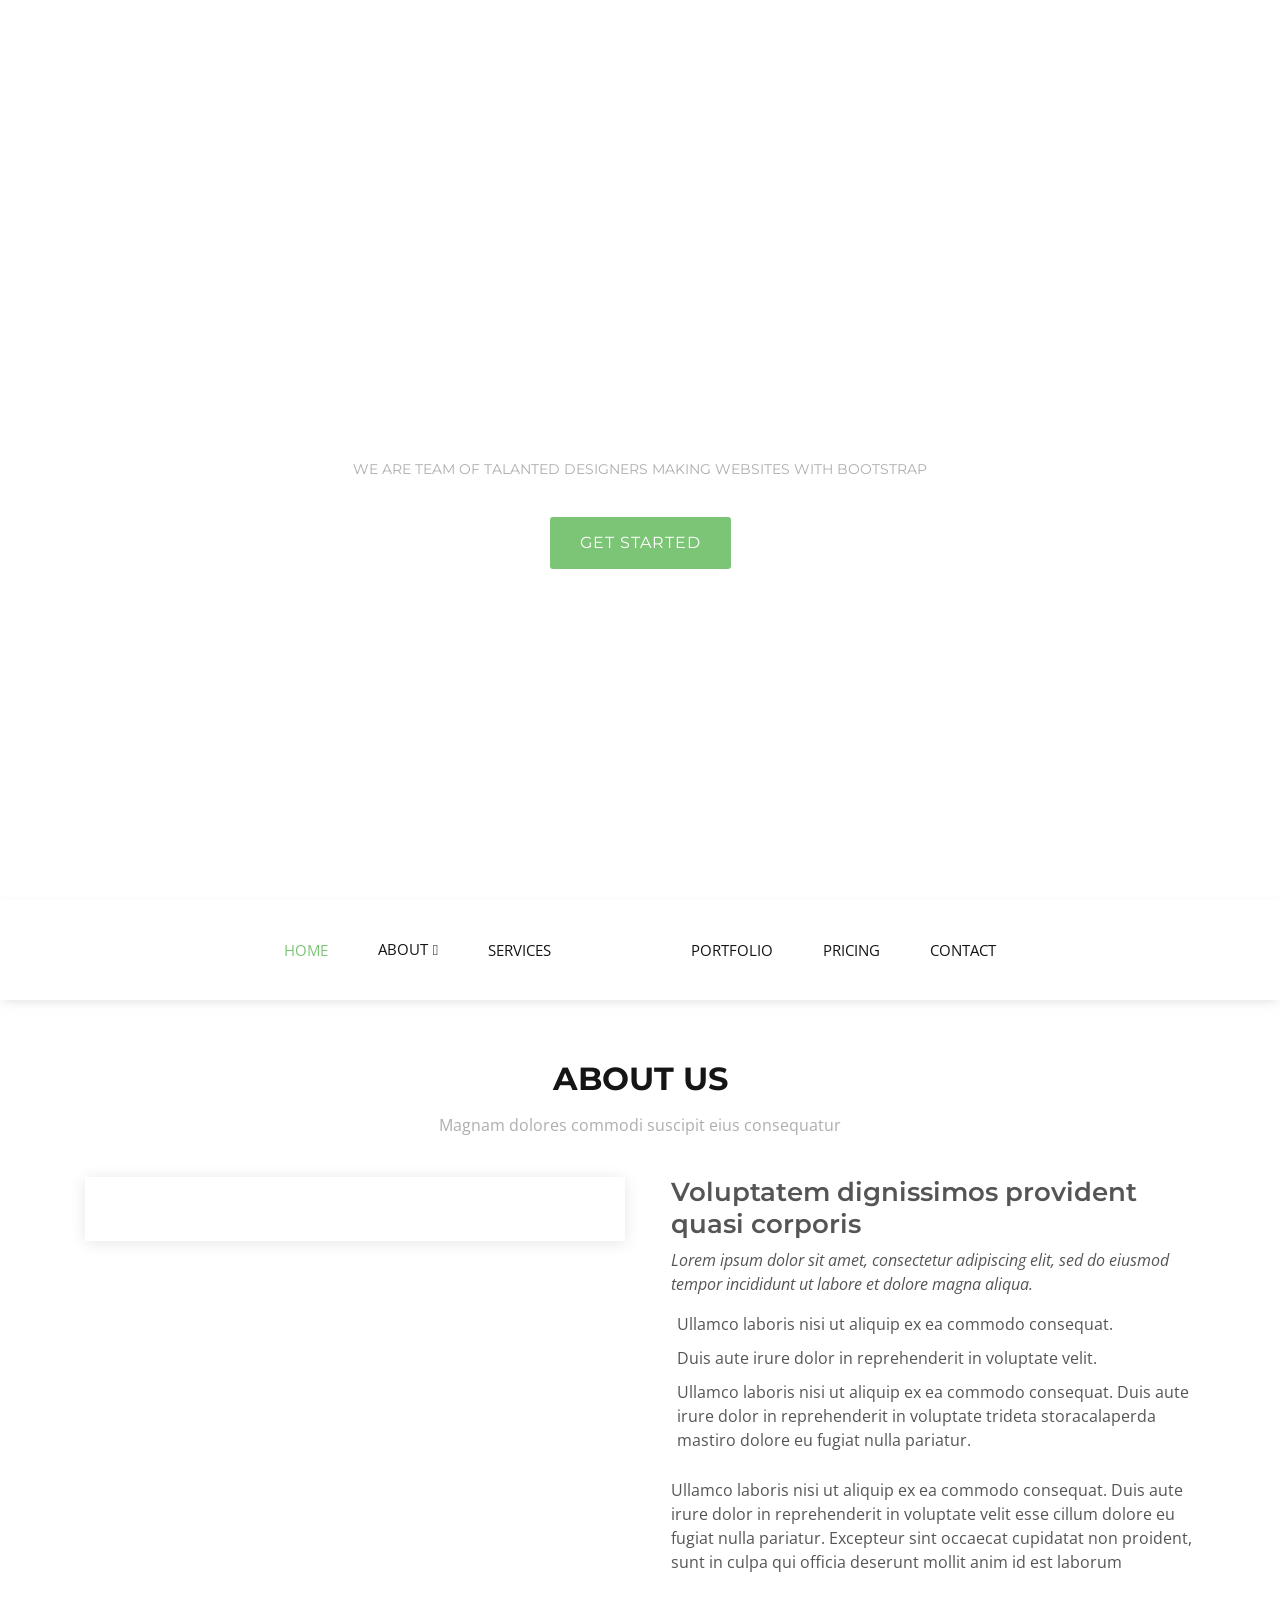
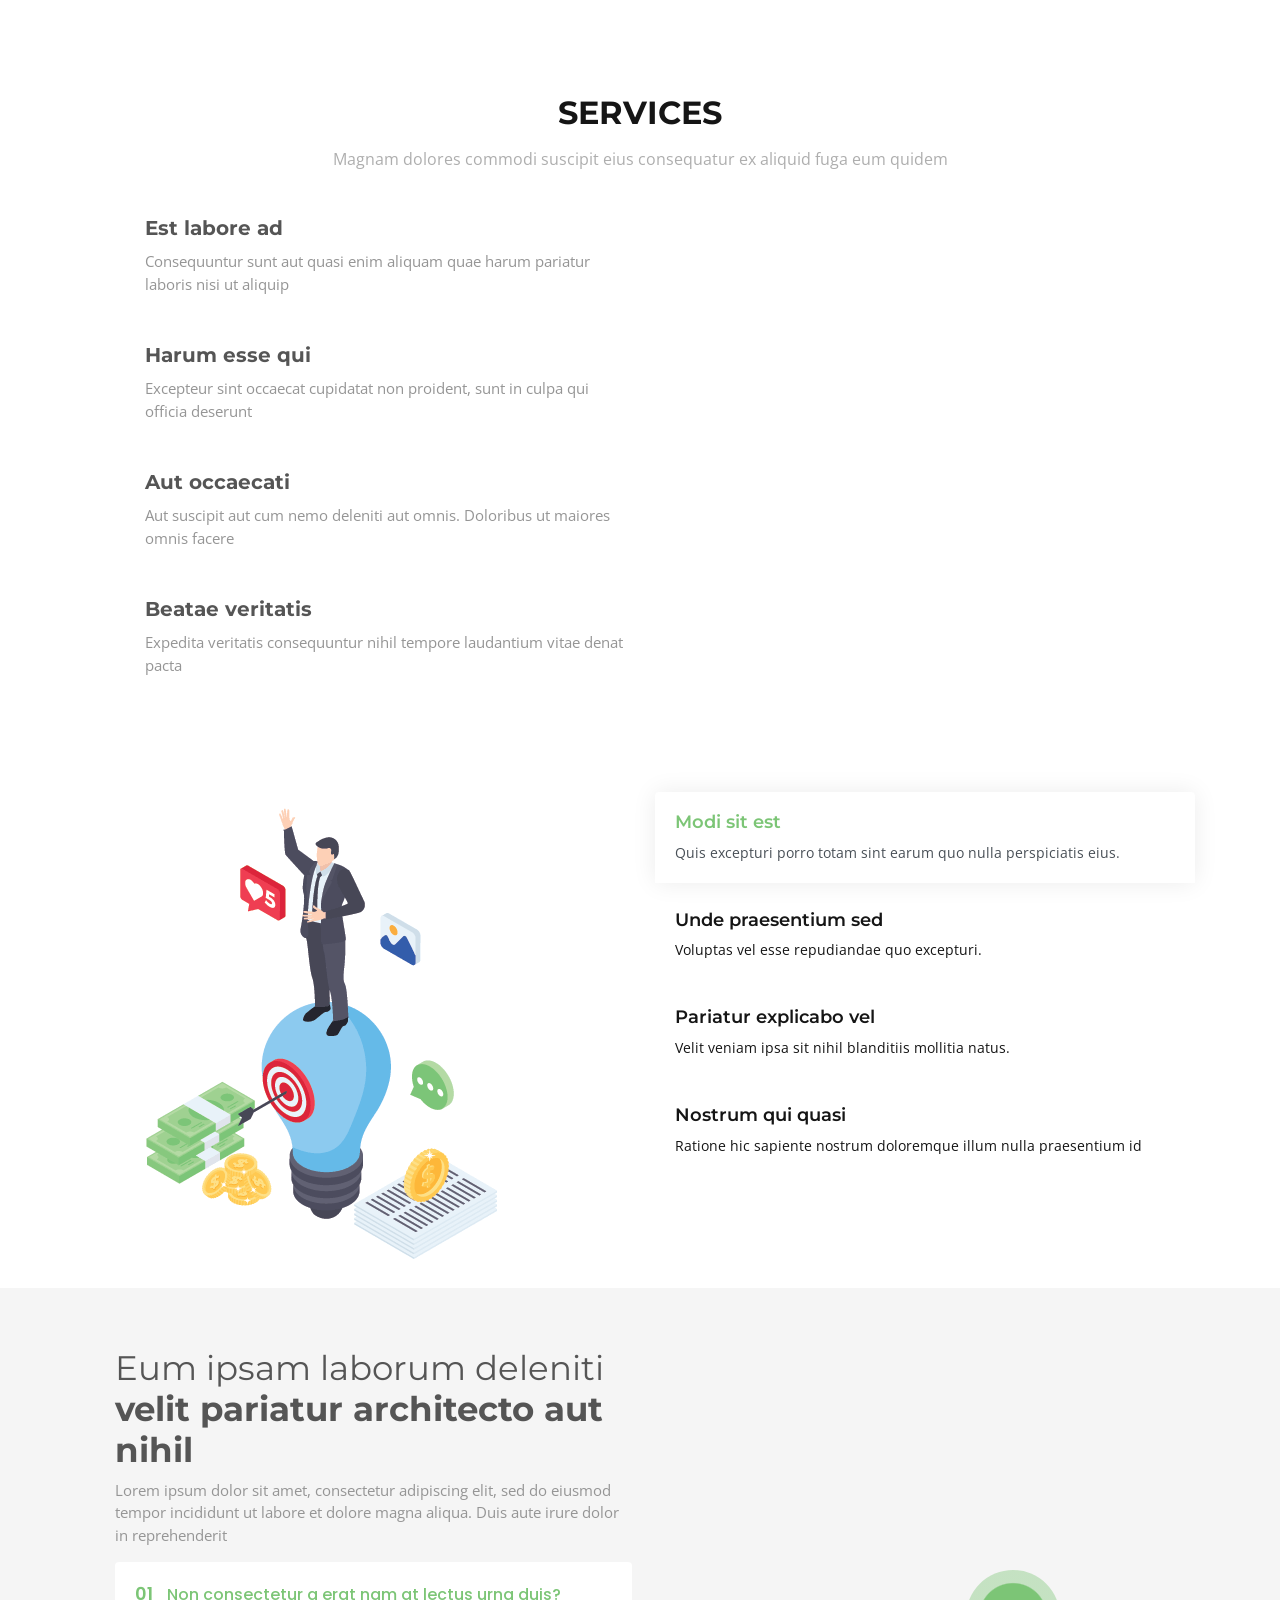
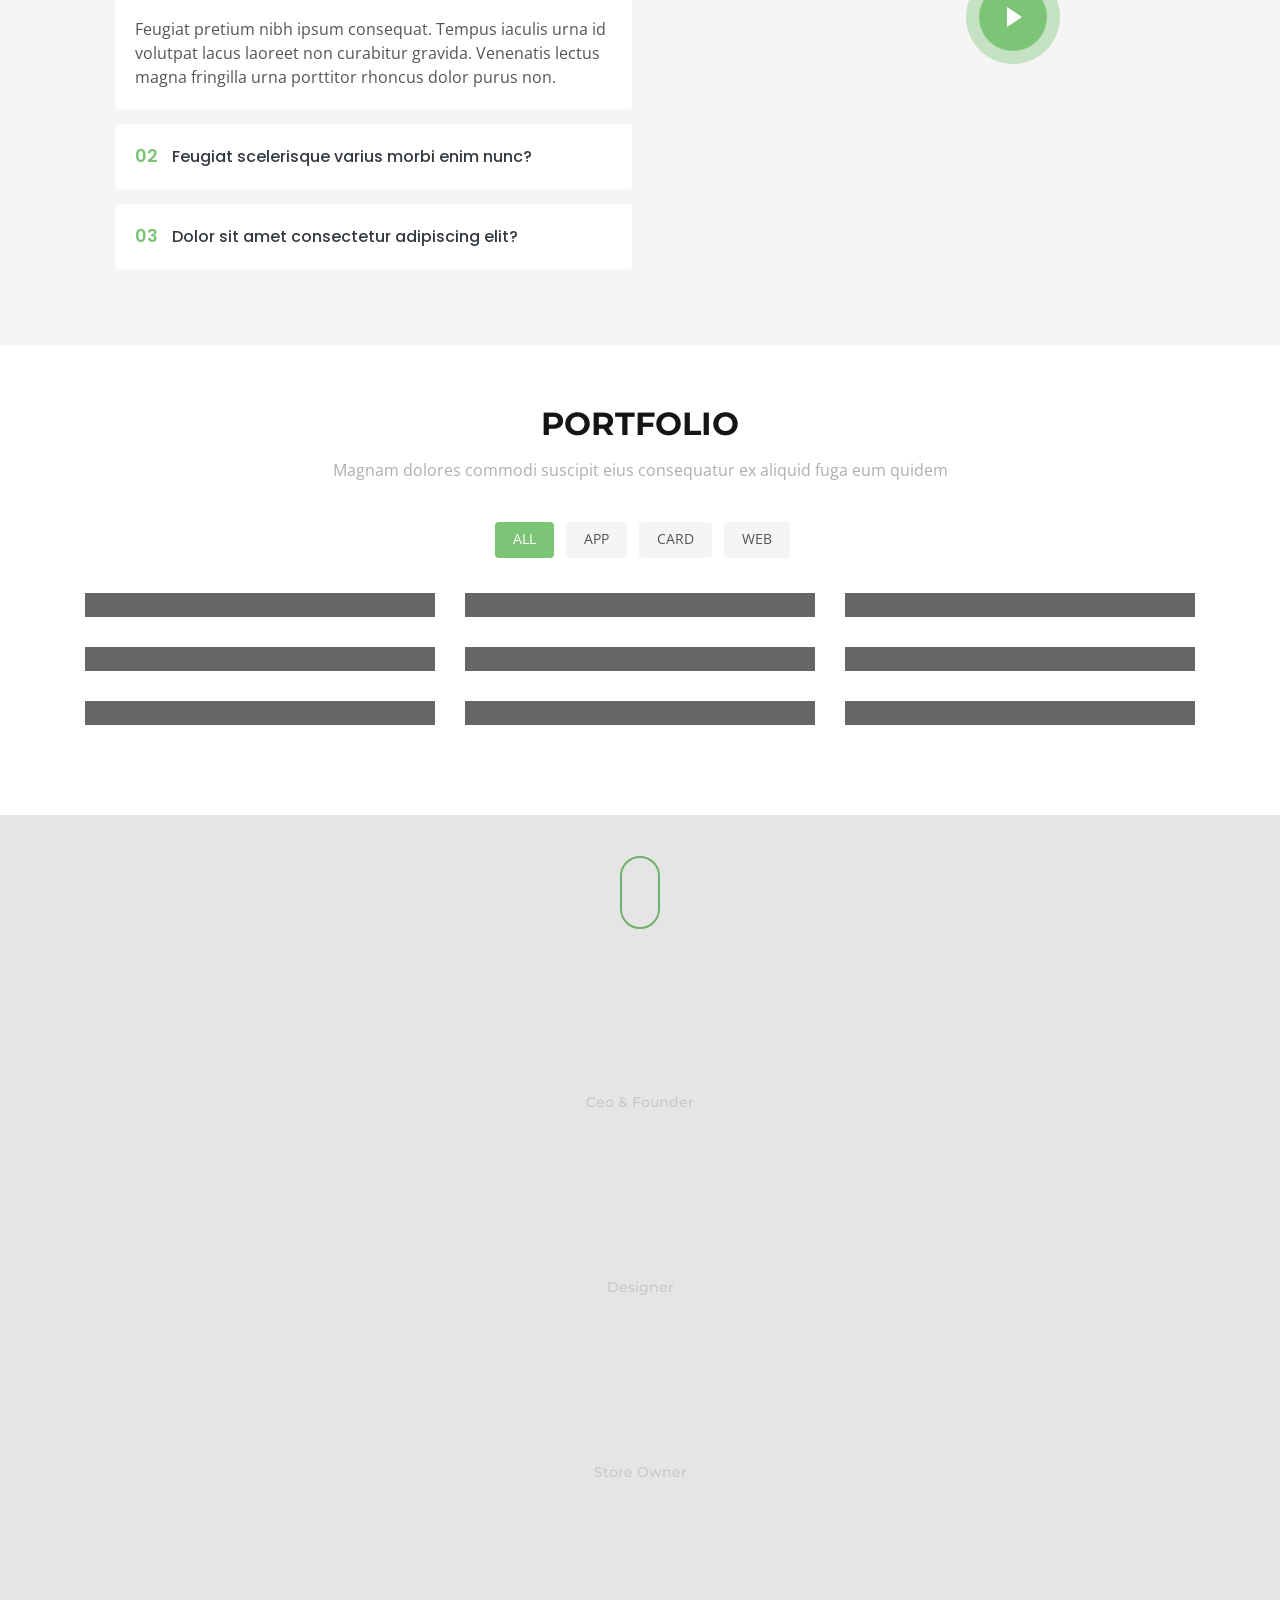
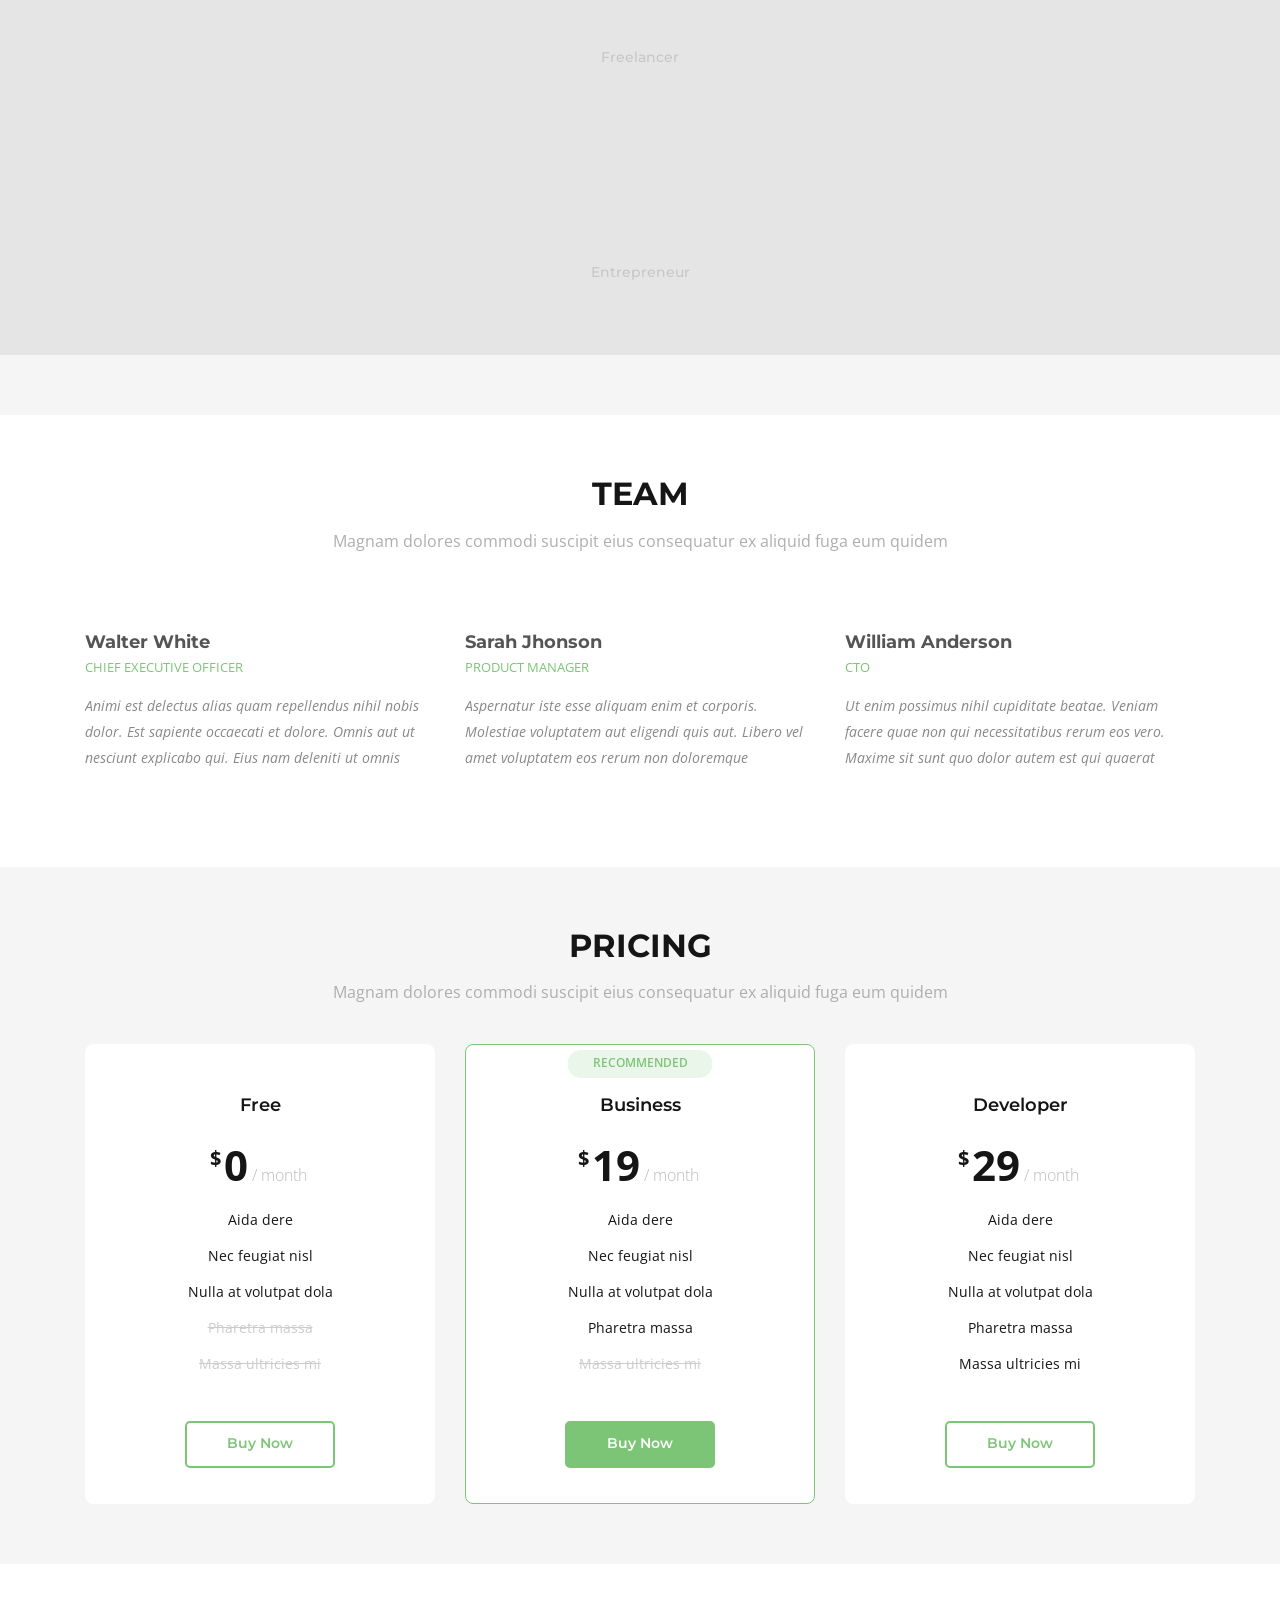
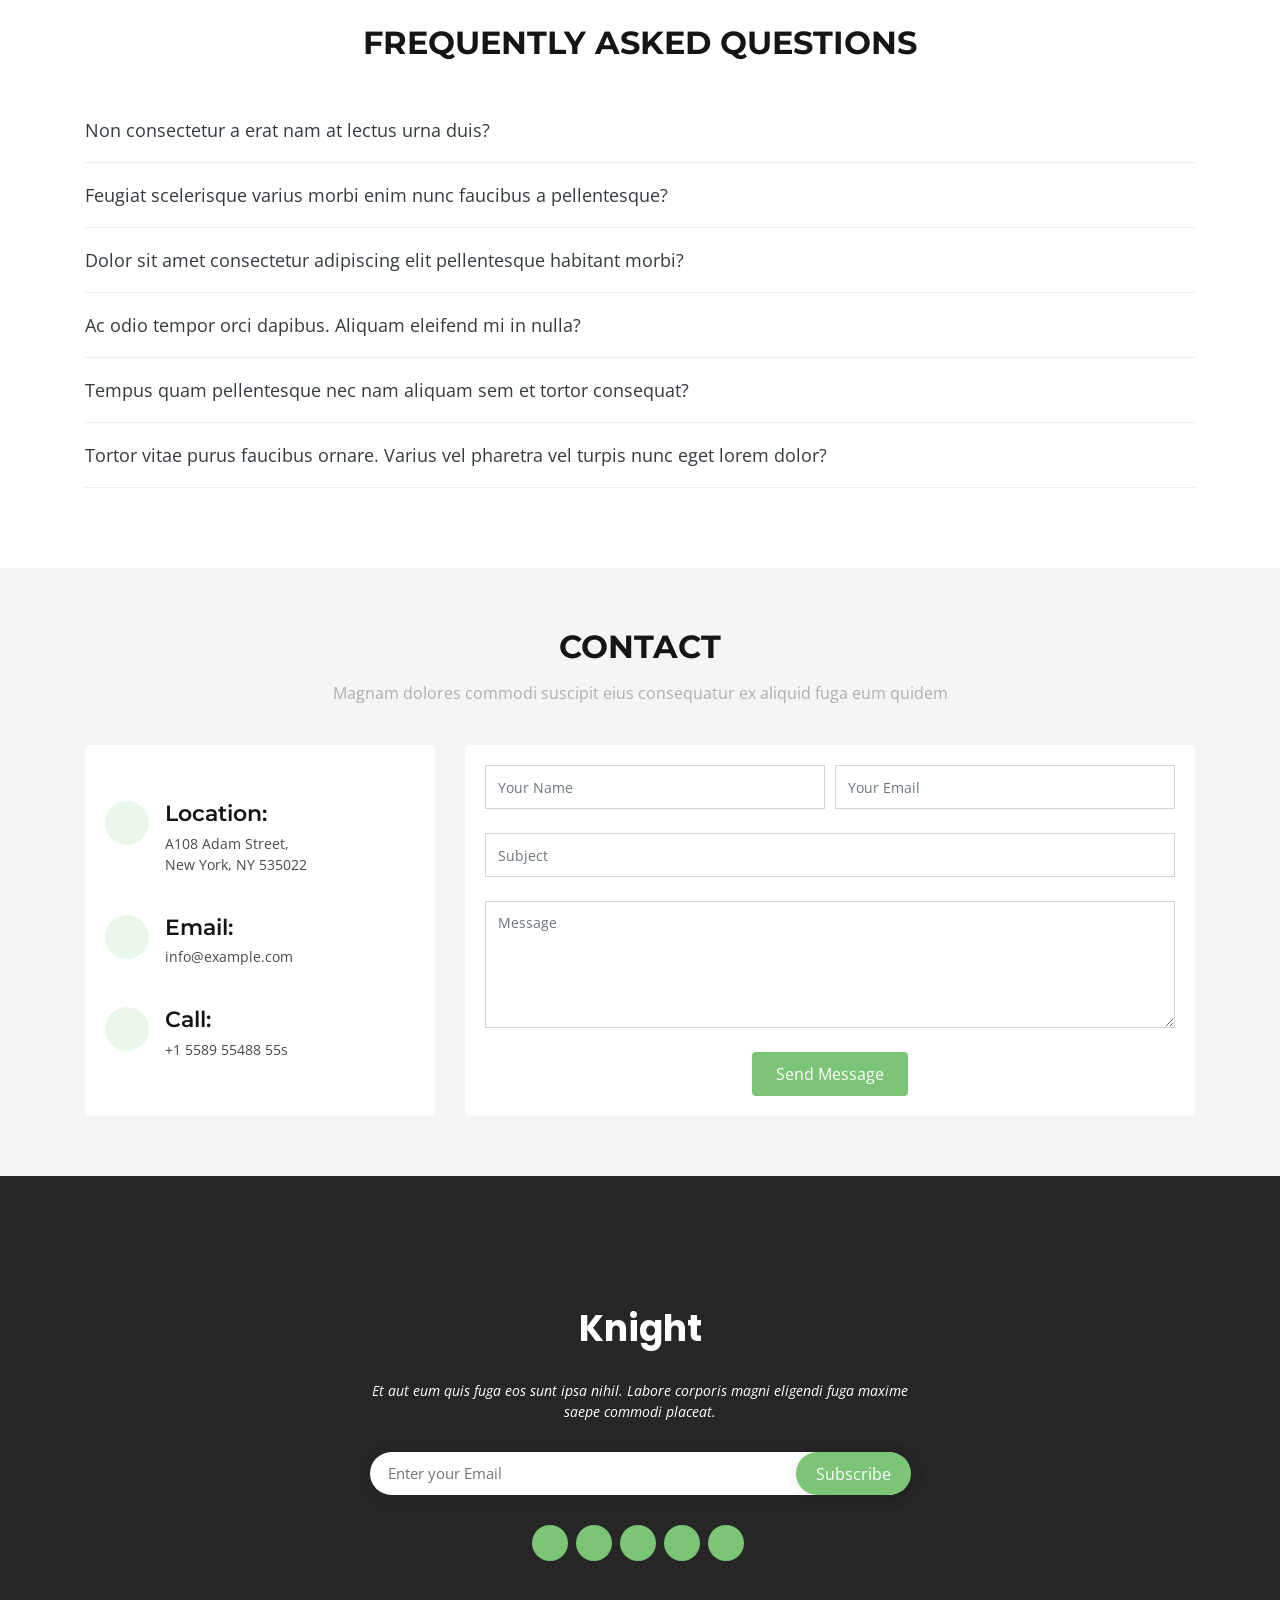
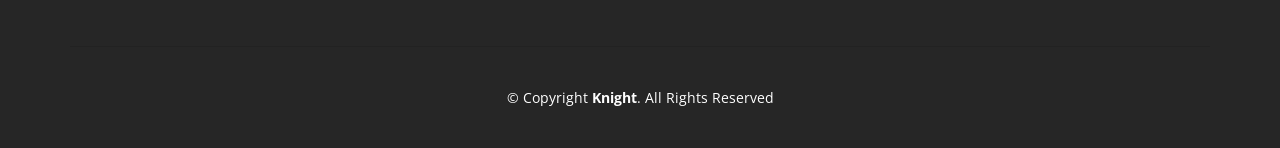
==== index.html @ fefa0d03 "first commit" ====
<!DOCTYPE html>
<html lang="en">

<head>
  <meta charset="utf-8">
  <meta content="width=device-width, initial-scale=1.0" name="viewport">

  <title>Knight Bootstrap Template - Index</title>
  <meta content="" name="descriptison">
  <meta content="" name="keywords">

  <!-- Favicons -->
  <link href="assets/img/favicon.png" rel="icon">
  <link href="assets/img/apple-touch-icon.png" rel="apple-touch-icon">

  <!-- Google Fonts -->
  <link href="https://fonts.googleapis.com/css?family=Open+Sans:300,300i,400,400i,600,600i,700,700i|Montserrat:300,300i,400,400i,500,500i,600,600i,700,700i|Poppins:300,300i,400,400i,500,500i,600,600i,700,700i" rel="stylesheet">

  <!-- Vendor CSS Files -->
  <link href="assets/vendor/bootstrap/css/bootstrap.min.css" rel="stylesheet">
  <link href="assets/vendor/icofont/icofont.min.css" rel="stylesheet">
  <link href="assets/vendor/boxicons/css/boxicons.min.css" rel="stylesheet">
  <link href="assets/vendor/venobox/venobox.css" rel="stylesheet">
  <link href="assets/vendor/owl.carousel/assets/owl.carousel.min.css" rel="stylesheet">
  <link href="assets/vendor/aos/aos.css" rel="stylesheet">

  <!-- Template Main CSS File -->
  <link href="assets/css/style.css" rel="stylesheet">

  <!-- =======================================================
  * Template Name: Knight - v2.1.0
  * Template URL: https://bootstrapmade.com/knight-free-bootstrap-theme/
  * Author: BootstrapMade.com
  * License: https://bootstrapmade.com/license/
  ======================================================== -->
</head>

<body>

  <!-- ======= Hero Section ======= -->
  <section id="hero">
    <div class="hero-container">
      <a href="index.html" class="hero-logo" data-aos="zoom-in"><img src="assets/img/hero-logo.png" alt=""></a>
      <h1 data-aos="zoom-in">Welcome To Knight Studios</h1>
      <h2 data-aos="fade-up">We are team of talanted designers making websites with Bootstrap</h2>
      <a data-aos="fade-up" href="#about" class="btn-get-started scrollto">Get Started</a>
    </div>
  </section><!-- End Hero -->

  <!-- ======= Header ======= -->
  <header id="header" class="d-flex align-items-center">
    <div class="container">

      <!-- The main logo is shown in mobile version only. The centered nav-logo in nav menu is displayed in desktop view  -->
      <div class="logo d-block d-lg-none">
        <a href="index.html"><img src="assets/img/logo.png" alt="" class="img-fluid"></a>
      </div>

      <nav class="nav-menu d-none d-lg-block">
        <ul class="nav-inner">
          <li class="active"><a href="index.html">Home</a></li>
          <li class="drop-down"><a href="">About</a>
            <ul>
              <li><a href="#about">About Us</a></li>
              <li><a href="#team">Team</a></li>

              <li class="drop-down"><a href="#">Deep Drop</a>
                <ul>
                  <li><a href="#">Deep Drop Down 1</a></li>
                  <li><a href="#">Deep Drop Down 2</a></li>
                  <li><a href="#">Deep Drop Down 3</a></li>
                  <li><a href="#">Deep Drop Down 4</a></li>
                  <li><a href="#">Deep Drop Down 5</a></li>
                </ul>
              </li>
            </ul>
          </li>
          <li><a href="#services">Services</a></li>

          <li class="nav-logo"><a href="index.html"><img src="assets/img/logo.png" alt="" class="img-fluid"></a></li>

          <li><a href="#portfolio">Portfolio</a></li>
          <li><a href="#pricing">Pricing</a></li>
          <li><a href="#contact">Contact</a></li>

        </ul>
      </nav><!-- .nav-menu -->

    </div>
  </header><!-- End Header -->

  <main id="main">

    <!-- ======= About Us Section ======= -->
    <section id="about" class="about">
      <div class="container">

        <div class="section-title" data-aos="fade-up">
          <h2>About Us</h2>
          <p>Magnam dolores commodi suscipit eius consequatur</p>
        </div>

        <div class="row">
          <div class="col-lg-6" data-aos="fade-right">
            <div class="image">
              <img src="assets/img/about.jpg" class="img-fluid" alt="">
            </div>
          </div>
          <div class="col-lg-6" data-aos="fade-left">
            <div class="content pt-4 pt-lg-0 pl-0 pl-lg-3 ">
              <h3>Voluptatem dignissimos provident quasi corporis</h3>
              <p class="font-italic">
                Lorem ipsum dolor sit amet, consectetur adipiscing elit, sed do eiusmod tempor incididunt ut labore et dolore
                magna aliqua.
              </p>
              <ul>
                <li><i class="bx bx-check-double"></i> Ullamco laboris nisi ut aliquip ex ea commodo consequat.</li>
                <li><i class="bx bx-check-double"></i> Duis aute irure dolor in reprehenderit in voluptate velit.</li>
                <li><i class="bx bx-check-double"></i> Ullamco laboris nisi ut aliquip ex ea commodo consequat. Duis aute irure dolor in reprehenderit in voluptate trideta storacalaperda mastiro dolore eu fugiat nulla pariatur.</li>
              </ul>
              <p>
                Ullamco laboris nisi ut aliquip ex ea commodo consequat. Duis aute irure dolor in reprehenderit in voluptate
                velit esse cillum dolore eu fugiat nulla pariatur. Excepteur sint occaecat cupidatat non proident, sunt in
                culpa qui officia deserunt mollit anim id est laborum
              </p>
            </div>
          </div>
        </div>

      </div>
    </section><!-- End About Us Section -->

    <!-- ======= Services Section ======= -->
    <section id="services" class="services">
      <div class="container">

        <div class="section-title" data-aos="fade-up">
          <h2>Services</h2>
          <p>Magnam dolores commodi suscipit eius consequatur ex aliquid fuga eum quidem</p>
        </div>

        <div class="row">
          <div class="col-lg-6 order-2 order-lg-1">
            <div class="icon-box mt-5 mt-lg-0" data-aos="fade-up">
              <i class="bx bx-receipt"></i>
              <h4>Est labore ad</h4>
              <p>Consequuntur sunt aut quasi enim aliquam quae harum pariatur laboris nisi ut aliquip</p>
            </div>
            <div class="icon-box mt-5" data-aos="fade-up" data-aos-delay="100">
              <i class="bx bx-cube-alt"></i>
              <h4>Harum esse qui</h4>
              <p>Excepteur sint occaecat cupidatat non proident, sunt in culpa qui officia deserunt</p>
            </div>
            <div class="icon-box mt-5" data-aos="fade-up" data-aos-delay="200">
              <i class="bx bx-images"></i>
              <h4>Aut occaecati</h4>
              <p>Aut suscipit aut cum nemo deleniti aut omnis. Doloribus ut maiores omnis facere</p>
            </div>
            <div class="icon-box mt-5" data-aos="fade-up" data-aos-delay="300">
              <i class="bx bx-shield"></i>
              <h4>Beatae veritatis</h4>
              <p>Expedita veritatis consequuntur nihil tempore laudantium vitae denat pacta</p>
            </div>
          </div>
          <div class="image col-lg-6 order-1 order-lg-2" style='background-image: url("assets/img/services.jpg");' data-aos="fade-left" data-aos-delay="100"></div>
        </div>

      </div>
    </section><!-- End Services Section -->

    <!-- ======= Featured Section ======= -->
    <section id="featured" class="featured">
      <div class="container">

        <div class="row">
          <div class="col-lg-6" data-aos="fade-right">
            <div class="tab-content">
              <div class="tab-pane active show" id="tab-1">
                <figure>
                  <img src="assets/img/featured-1.png" alt="" class="img-fluid">
                </figure>
              </div>
              <div class="tab-pane" id="tab-2">
                <figure>
                  <img src="assets/img/featured-2.png" alt="" class="img-fluid">
                </figure>
              </div>
              <div class="tab-pane" id="tab-3">
                <figure>
                  <img src="assets/img/featured-3.png" alt="" class="img-fluid">
                </figure>
              </div>
              <div class="tab-pane" id="tab-4">
                <figure>
                  <img src="assets/img/featured-4.png" alt="" class="img-fluid">
                </figure>
              </div>
            </div>
          </div>
          <div class="col-lg-6 mt-4 mt-lg-0" data-aos="fade-left">
            <ul class="nav nav-tabs flex-column">
              <li class="nav-item">
                <a class="nav-link active show" data-toggle="tab" href="#tab-1">
                  <h4>Modi sit est</h4>
                  <p>Quis excepturi porro totam sint earum quo nulla perspiciatis eius.</p>
                </a>
              </li>
              <li class="nav-item mt-2">
                <a class="nav-link" data-toggle="tab" href="#tab-2">
                  <h4>Unde praesentium sed</h4>
                  <p>Voluptas vel esse repudiandae quo excepturi.</p>
                </a>
              </li>
              <li class="nav-item mt-2">
                <a class="nav-link" data-toggle="tab" href="#tab-3">
                  <h4>Pariatur explicabo vel</h4>
                  <p>Velit veniam ipsa sit nihil blanditiis mollitia natus.</p>
                </a>
              </li>
              <li class="nav-item mt-2">
                <a class="nav-link" data-toggle="tab" href="#tab-4">
                  <h4>Nostrum qui quasi</h4>
                  <p>Ratione hic sapiente nostrum doloremque illum nulla praesentium id</p>
                </a>
              </li>
            </ul>
          </div>
        </div>

      </div>
    </section><!-- End Featured Section -->

    <!-- ======= Why Us Section ======= -->
    <section id="why-us" class="why-us">
      <div class="container-fluid">

        <div class="row">

          <div class="col-lg-7 order-2 order-lg-1 d-flex flex-column justify-content-center align-items-stretch">

            <div class="content" data-aos="fade-up">
              <h3>Eum ipsam laborum deleniti <strong>velit pariatur architecto aut nihil</strong></h3>
              <p>
                Lorem ipsum dolor sit amet, consectetur adipiscing elit, sed do eiusmod tempor incididunt ut labore et dolore magna aliqua. Duis aute irure dolor in reprehenderit
              </p>
            </div>

            <div class="accordion-list">
              <ul>
                <li data-aos="fade-up" data-aos-delay="100">
                  <a data-toggle="collapse" class="collapse" href="#accordion-list-1"><span>01</span> Non consectetur a erat nam at lectus urna duis? <i class="bx bx-chevron-down icon-show"></i><i class="bx bx-chevron-up icon-close"></i></a>
                  <div id="accordion-list-1" class="collapse show" data-parent=".accordion-list">
                    <p>
                      Feugiat pretium nibh ipsum consequat. Tempus iaculis urna id volutpat lacus laoreet non curabitur gravida. Venenatis lectus magna fringilla urna porttitor rhoncus dolor purus non.
                    </p>
                  </div>
                </li>

                <li data-aos="fade-up" data-aos-delay="200">
                  <a data-toggle="collapse" href="#accordion-list-2" class="collapsed"><span>02</span> Feugiat scelerisque varius morbi enim nunc? <i class="bx bx-chevron-down icon-show"></i><i class="bx bx-chevron-up icon-close"></i></a>
                  <div id="accordion-list-2" class="collapse" data-parent=".accordion-list">
                    <p>
                      Dolor sit amet consectetur adipiscing elit pellentesque habitant morbi. Id interdum velit laoreet id donec ultrices. Fringilla phasellus faucibus scelerisque eleifend donec pretium. Est pellentesque elit ullamcorper dignissim. Mauris ultrices eros in cursus turpis massa tincidunt dui.
                    </p>
                  </div>
                </li>

                <li data-aos="fade-up" data-aos-delay="300">
                  <a data-toggle="collapse" href="#accordion-list-3" class="collapsed"><span>03</span> Dolor sit amet consectetur adipiscing elit? <i class="bx bx-chevron-down icon-show"></i><i class="bx bx-chevron-up icon-close"></i></a>
                  <div id="accordion-list-3" class="collapse" data-parent=".accordion-list">
                    <p>
                      Eleifend mi in nulla posuere sollicitudin aliquam ultrices sagittis orci. Faucibus pulvinar elementum integer enim. Sem nulla pharetra diam sit amet nisl suscipit. Rutrum tellus pellentesque eu tincidunt. Lectus urna duis convallis convallis tellus. Urna molestie at elementum eu facilisis sed odio morbi quis
                    </p>
                  </div>
                </li>

              </ul>
            </div>

          </div>

          <div class="col-lg-5 order-1 order-lg-2 align-items-stretch video-box" style='background-image: url("assets/img/why-us.jpg");' data-aos="zoom-in">
            <a href="https://www.youtube.com/watch?v=LIqQNG_q2us" class="venobox play-btn mb-4" data-vbtype="video" data-autoplay="true"></a>
          </div>

        </div>

      </div>
    </section><!-- End Why Us Section -->

    <!-- ======= Portfolio Section ======= -->
    <section id="portfolio" class="portfolio">
      <div class="container">

        <div class="section-title" data-aos="fade-up">
          <h2>Portfolio</h2>
          <p>Magnam dolores commodi suscipit eius consequatur ex aliquid fuga eum quidem</p>
        </div>

        <div class="row" data-aos="fade-up" data-aos-delay="100">
          <div class="col-lg-12 d-flex justify-content-center">
            <ul id="portfolio-flters">
              <li data-filter="*" class="filter-active">All</li>
              <li data-filter=".filter-app">App</li>
              <li data-filter=".filter-card">Card</li>
              <li data-filter=".filter-web">Web</li>
            </ul>
          </div>
        </div>

        <div class="row portfolio-container" data-aos="fade-up" data-aos-delay="200">

          <div class="col-lg-4 col-md-6 portfolio-item filter-app">
            <div class="portfolio-wrap">
              <img src="assets/img/portfolio/portfolio-1.jpg" class="img-fluid" alt="">
              <div class="portfolio-info">
                <h4>App 1</h4>
                <p>App</p>
                <div class="portfolio-links">
                  <a href="assets/img/portfolio/portfolio-1.jpg" data-gall="portfolioGallery" class="venobox" title="App 1"><i class="bx bx-plus"></i></a>
                  <a href="portfolio-details.html" title="More Details"><i class="bx bx-link"></i></a>
                </div>
              </div>
            </div>
          </div>

          <div class="col-lg-4 col-md-6 portfolio-item filter-web">
            <div class="portfolio-wrap">
              <img src="assets/img/portfolio/portfolio-2.jpg" class="img-fluid" alt="">
              <div class="portfolio-info">
                <h4>Web 3</h4>
                <p>Web</p>
                <div class="portfolio-links">
                  <a href="assets/img/portfolio/portfolio-2.jpg" data-gall="portfolioGallery" class="venobox" title="Web 3"><i class="bx bx-plus"></i></a>
                  <a href="portfolio-details.html" title="More Details"><i class="bx bx-link"></i></a>
                </div>
              </div>
            </div>
          </div>

          <div class="col-lg-4 col-md-6 portfolio-item filter-app">
            <div class="portfolio-wrap">
              <img src="assets/img/portfolio/portfolio-3.jpg" class="img-fluid" alt="">
              <div class="portfolio-info">
                <h4>App 2</h4>
                <p>App</p>
                <div class="portfolio-links">
                  <a href="assets/img/portfolio/portfolio-3.jpg" data-gall="portfolioGallery" class="venobox" title="App 2"><i class="bx bx-plus"></i></a>
                  <a href="portfolio-details.html" title="More Details"><i class="bx bx-link"></i></a>
                </div>
              </div>
            </div>
          </div>

          <div class="col-lg-4 col-md-6 portfolio-item filter-card">
            <div class="portfolio-wrap">
              <img src="assets/img/portfolio/portfolio-4.jpg" class="img-fluid" alt="">
              <div class="portfolio-info">
                <h4>Card 2</h4>
                <p>Card</p>
                <div class="portfolio-links">
                  <a href="assets/img/portfolio/portfolio-4.jpg" data-gall="portfolioGallery" class="venobox" title="Card 2"><i class="bx bx-plus"></i></a>
                  <a href="portfolio-details.html" title="More Details"><i class="bx bx-link"></i></a>
                </div>
              </div>
            </div>
          </div>

          <div class="col-lg-4 col-md-6 portfolio-item filter-web">
            <div class="portfolio-wrap">
              <img src="assets/img/portfolio/portfolio-5.jpg" class="img-fluid" alt="">
              <div class="portfolio-info">
                <h4>Web 2</h4>
                <p>Web</p>
                <div class="portfolio-links">
                  <a href="assets/img/portfolio/portfolio-5.jpg" data-gall="portfolioGallery" class="venobox" title="Web 2"><i class="bx bx-plus"></i></a>
                  <a href="portfolio-details.html" title="More Details"><i class="bx bx-link"></i></a>
                </div>
              </div>
            </div>
          </div>

          <div class="col-lg-4 col-md-6 portfolio-item filter-app">
            <div class="portfolio-wrap">
              <img src="assets/img/portfolio/portfolio-6.jpg" class="img-fluid" alt="">
              <div class="portfolio-info">
                <h4>App 3</h4>
                <p>App</p>
                <div class="portfolio-links">
                  <a href="assets/img/portfolio/portfolio-6.jpg" data-gall="portfolioGallery" class="venobox" title="App 3"><i class="bx bx-plus"></i></a>
                  <a href="portfolio-details.html" title="More Details"><i class="bx bx-link"></i></a>
                </div>
              </div>
            </div>
          </div>

          <div class="col-lg-4 col-md-6 portfolio-item filter-card">
            <div class="portfolio-wrap">
              <img src="assets/img/portfolio/portfolio-7.jpg" class="img-fluid" alt="">
              <div class="portfolio-info">
                <h4>Card 1</h4>
                <p>Card</p>
                <div class="portfolio-links">
                  <a href="assets/img/portfolio/portfolio-7.jpg" data-gall="portfolioGallery" class="venobox" title="Card 1"><i class="bx bx-plus"></i></a>
                  <a href="portfolio-details.html" title="More Details"><i class="bx bx-link"></i></a>
                </div>
              </div>
            </div>
          </div>

          <div class="col-lg-4 col-md-6 portfolio-item filter-card">
            <div class="portfolio-wrap">
              <img src="assets/img/portfolio/portfolio-8.jpg" class="img-fluid" alt="">
              <div class="portfolio-info">
                <h4>Card 3</h4>
                <p>Card</p>
                <div class="portfolio-links">
                  <a href="assets/img/portfolio/portfolio-8.jpg" data-gall="portfolioGallery" class="venobox" title="Card 3"><i class="bx bx-plus"></i></a>
                  <a href="portfolio-details.html" title="More Details"><i class="bx bx-link"></i></a>
                </div>
              </div>
            </div>
          </div>

          <div class="col-lg-4 col-md-6 portfolio-item filter-web">
            <div class="portfolio-wrap">
              <img src="assets/img/portfolio/portfolio-9.jpg" class="img-fluid" alt="">
              <div class="portfolio-info">
                <h4>Web 3</h4>
                <p>Web</p>
                <div class="portfolio-links">
                  <a href="assets/img/portfolio/portfolio-9.jpg" data-gall="portfolioGallery" class="venobox" title="Web 3"><i class="bx bx-plus"></i></a>
                  <a href="portfolio-details.html" title="More Details"><i class="bx bx-link"></i></a>
                </div>
              </div>
            </div>
          </div>

        </div>

      </div>
    </section><!-- End Portfolio Section -->

    <!-- ======= Testimonials Section ======= -->
    <section id="testimonials" class="testimonials">
      <div class="container" data-aos="zoom-in">
        <div class="quote-icon">
          <i class="bx bxs-quote-right"></i>
        </div>
        <div class="owl-carousel testimonials-carousel">

          <div class="testimonial-item">
            <p>
              Proin iaculis purus consequat sem cure digni ssim donec porttitora entum suscipit rhoncus. Accusantium quam, ultricies eget id, aliquam eget nibh et. Maecen aliquam, risus at semper.
            </p>
            <img src="assets/img/testimonials/testimonials-1.jpg" class="testimonial-img" alt="">
            <h3>Saul Goodman</h3>
            <h4>Ceo &amp; Founder</h4>
          </div>

          <div class="testimonial-item">
            <p>
              Export tempor illum tamen malis malis eram quae irure esse labore quem cillum quid cillum eram malis quorum velit fore eram velit sunt aliqua noster fugiat irure amet legam anim culpa.
            </p>
            <img src="assets/img/testimonials/testimonials-2.jpg" class="testimonial-img" alt="">
            <h3>Sara Wilsson</h3>
            <h4>Designer</h4>
          </div>

          <div class="testimonial-item">
            <p>
              Enim nisi quem export duis labore cillum quae magna enim sint quorum nulla quem veniam duis minim tempor labore quem eram duis noster aute amet eram fore quis sint minim.
            </p>
            <img src="assets/img/testimonials/testimonials-3.jpg" class="testimonial-img" alt="">
            <h3>Jena Karlis</h3>
            <h4>Store Owner</h4>
          </div>

          <div class="testimonial-item">
            <p>
              Fugiat enim eram quae cillum dolore dolor amet nulla culpa multos export minim fugiat minim velit minim dolor enim duis veniam ipsum anim magna sunt elit fore quem dolore labore illum veniam.
            </p>
            <img src="assets/img/testimonials/testimonials-4.jpg" class="testimonial-img" alt="">
            <h3>Matt Brandon</h3>
            <h4>Freelancer</h4>
          </div>

          <div class="testimonial-item">
            <p>
              Quis quorum aliqua sint quem legam fore sunt eram irure aliqua veniam tempor noster veniam enim culpa labore duis sunt culpa nulla illum cillum fugiat legam esse veniam culpa fore nisi cillum quid.
            </p>
            <img src="assets/img/testimonials/testimonials-5.jpg" class="testimonial-img" alt="">
            <h3>John Larson</h3>
            <h4>Entrepreneur</h4>
          </div>

        </div>

      </div>
    </section><!-- End Testimonials Section -->

    <!-- ======= Clients Section ======= -->
    <section id="clients" class="clients">
      <div class="container">

        <div class="row">

          <div class="col-lg-2 col-md-4 col-6" data-aos="zoom-in">
            <img src="assets/img/clients/client-1.png" class="img-fluid" alt="">
          </div>

          <div class="col-lg-2 col-md-4 col-6" data-aos="zoom-in" data-aos-delay="100">
            <img src="assets/img/clients/client-2.png" class="img-fluid" alt="">
          </div>

          <div class="col-lg-2 col-md-4 col-6" data-aos="zoom-in" data-aos-delay="200">
            <img src="assets/img/clients/client-3.png" class="img-fluid" alt="">
          </div>

          <div class="col-lg-2 col-md-4 col-6" data-aos="zoom-in" data-aos-delay="300">
            <img src="assets/img/clients/client-4.png" class="img-fluid" alt="">
          </div>

          <div class="col-lg-2 col-md-4 col-6" data-aos="zoom-in" data-aos-delay="400">
            <img src="assets/img/clients/client-5.png" class="img-fluid" alt="">
          </div>

          <div class="col-lg-2 col-md-4 col-6" data-aos="zoom-in" data-aos-delay="500">
            <img src="assets/img/clients/client-6.png" class="img-fluid" alt="">
          </div>

        </div>

      </div>
    </section><!-- End Clients Section -->

    <!-- ======= Team Section ======= -->
    <section id="team" class="team">
      <div class="container">

        <div class="section-title" data-aos="fade-up">
          <h2>Team</h2>
          <p>Magnam dolores commodi suscipit eius consequatur ex aliquid fuga eum quidem</p>
        </div>

        <div class="row">

          <div class="col-lg-4 col-md-6 d-flex align-items-stretch">
            <div class="member" data-aos="zoom-in">
              <div class="member-img">
                <img src="assets/img/team/team-1.jpg" class="img-fluid" alt="">
                <div class="social">
                  <a href=""><i class="icofont-twitter"></i></a>
                  <a href=""><i class="icofont-facebook"></i></a>
                  <a href=""><i class="icofont-instagram"></i></a>
                  <a href=""><i class="icofont-linkedin"></i></a>
                </div>
              </div>
              <div class="member-info">
                <h4>Walter White</h4>
                <span>Chief Executive Officer</span>
                <p>Animi est delectus alias quam repellendus nihil nobis dolor. Est sapiente occaecati et dolore. Omnis aut ut nesciunt explicabo qui. Eius nam deleniti ut omnis</p>
              </div>
            </div>
          </div>

          <div class="col-lg-4 col-md-6 d-flex align-items-stretch">
            <div class="member" data-aos="zoom-in" data-aos-delay="100">
              <div class="member-img">
                <img src="assets/img/team/team-2.jpg" class="img-fluid" alt="">
                <div class="social">
                  <a href=""><i class="icofont-twitter"></i></a>
                  <a href=""><i class="icofont-facebook"></i></a>
                  <a href=""><i class="icofont-instagram"></i></a>
                  <a href=""><i class="icofont-linkedin"></i></a>
                </div>
              </div>
              <div class="member-info">
                <h4>Sarah Jhonson</h4>
                <span>Product Manager</span>
                <p>Aspernatur iste esse aliquam enim et corporis. Molestiae voluptatem aut eligendi quis aut. Libero vel amet voluptatem eos rerum non doloremque</p>
              </div>
            </div>
          </div>

          <div class="col-lg-4 col-md-6 d-flex align-items-stretch">
            <div class="member" data-aos="zoom-in" data-aos-delay="200">
              <div class="member-img">
                <img src="assets/img/team/team-3.jpg" class="img-fluid" alt="">
                <div class="social">
                  <a href=""><i class="icofont-twitter"></i></a>
                  <a href=""><i class="icofont-facebook"></i></a>
                  <a href=""><i class="icofont-instagram"></i></a>
                  <a href=""><i class="icofont-linkedin"></i></a>
                </div>
              </div>
              <div class="member-info">
                <h4>William Anderson</h4>
                <span>CTO</span>
                <p>Ut enim possimus nihil cupiditate beatae. Veniam facere quae non qui necessitatibus rerum eos vero. Maxime sit sunt quo dolor autem est qui quaerat</p>
              </div>
            </div>
          </div>

        </div>

      </div>
    </section><!-- End Team Section -->

    <!-- ======= Pricing Section ======= -->
    <section id="pricing" class="pricing section-bg">
      <div class="container">

        <div class="section-title" data-aos="fade-up">
          <h2>Pricing</h2>
          <p>Magnam dolores commodi suscipit eius consequatur ex aliquid fuga eum quidem</p>
        </div>

        <div class="row">

          <div class="col-lg-4 col-md-6">
            <div class="box" data-aos="zoom-in" data-aos-delay="100">
              <h3>Free</h3>
              <h4><sup>$</sup>0<span> / month</span></h4>
              <ul>
                <li>Aida dere</li>
                <li>Nec feugiat nisl</li>
                <li>Nulla at volutpat dola</li>
                <li class="na">Pharetra massa</li>
                <li class="na">Massa ultricies mi</li>
              </ul>
              <div class="btn-wrap">
                <a href="#" class="btn-buy">Buy Now</a>
              </div>
            </div>
          </div>

          <div class="col-lg-4 col-md-6 mt-4 mt-md-0">
            <div class="box recommended" data-aos="zoom-in">
              <span class="recommended-badge">Recommended</span>
              <h3>Business</h3>
              <h4><sup>$</sup>19<span> / month</span></h4>
              <ul>
                <li>Aida dere</li>
                <li>Nec feugiat nisl</li>
                <li>Nulla at volutpat dola</li>
                <li>Pharetra massa</li>
                <li class="na">Massa ultricies mi</li>
              </ul>
              <div class="btn-wrap">
                <a href="#" class="btn-buy">Buy Now</a>
              </div>
            </div>
          </div>

          <div class="col-lg-4 col-md-6 mt-4 mt-lg-0">
            <div class="box" data-aos="zoom-in" data-aos-delay="100">
              <h3>Developer</h3>
              <h4><sup>$</sup>29<span> / month</span></h4>
              <ul>
                <li>Aida dere</li>
                <li>Nec feugiat nisl</li>
                <li>Nulla at volutpat dola</li>
                <li>Pharetra massa</li>
                <li>Massa ultricies mi</li>
              </ul>
              <div class="btn-wrap">
                <a href="#" class="btn-buy">Buy Now</a>
              </div>
            </div>
          </div>

        </div>

      </div>
    </section><!-- End Pricing Section -->

    <!-- ======= Frequently Asked Questions Section ======= -->
    <section id="faq" class="faq">
      <div class="container">

        <div class="section-title" data-aos="fade-up">
          <h2>Frequently Asked Questions</h2>
        </div>

        <ul class="faq-list">

          <li data-aos="fade-up">
            <a data-toggle="collapse" class="collapsed" href="#faq1">Non consectetur a erat nam at lectus urna duis? <i class="bx bx-chevron-down icon-show"></i><i class="bx bx-x icon-close"></i></a>
            <div id="faq1" class="collapse" data-parent=".faq-list">
              <p>
                Feugiat pretium nibh ipsum consequat. Tempus iaculis urna id volutpat lacus laoreet non curabitur gravida. Venenatis lectus magna fringilla urna porttitor rhoncus dolor purus non.
              </p>
            </div>
          </li>

          <li data-aos="fade-up" data-aos-delay="100">
            <a data-toggle="collapse" href="#faq2" class="collapsed">Feugiat scelerisque varius morbi enim nunc faucibus a pellentesque? <i class="bx bx-chevron-down icon-show"></i><i class="bx bx-x icon-close"></i></a>
            <div id="faq2" class="collapse" data-parent=".faq-list">
              <p>
                Dolor sit amet consectetur adipiscing elit pellentesque habitant morbi. Id interdum velit laoreet id donec ultrices. Fringilla phasellus faucibus scelerisque eleifend donec pretium. Est pellentesque elit ullamcorper dignissim. Mauris ultrices eros in cursus turpis massa tincidunt dui.
              </p>
            </div>
          </li>

          <li data-aos="fade-up" data-aos-delay="200">
            <a data-toggle="collapse" href="#faq3" class="collapsed">Dolor sit amet consectetur adipiscing elit pellentesque habitant morbi? <i class="bx bx-chevron-down icon-show"></i><i class="bx bx-x icon-close"></i></a>
            <div id="faq3" class="collapse" data-parent=".faq-list">
              <p>
                Eleifend mi in nulla posuere sollicitudin aliquam ultrices sagittis orci. Faucibus pulvinar elementum integer enim. Sem nulla pharetra diam sit amet nisl suscipit. Rutrum tellus pellentesque eu tincidunt. Lectus urna duis convallis convallis tellus. Urna molestie at elementum eu facilisis sed odio morbi quis
              </p>
            </div>
          </li>

          <li data-aos="fade-up" data-aos-delay="300">
            <a data-toggle="collapse" href="#faq4" class="collapsed">Ac odio tempor orci dapibus. Aliquam eleifend mi in nulla? <i class="bx bx-chevron-down icon-show"></i><i class="bx bx-x icon-close"></i></a>
            <div id="faq4" class="collapse" data-parent=".faq-list">
              <p>
                Dolor sit amet consectetur adipiscing elit pellentesque habitant morbi. Id interdum velit laoreet id donec ultrices. Fringilla phasellus faucibus scelerisque eleifend donec pretium. Est pellentesque elit ullamcorper dignissim. Mauris ultrices eros in cursus turpis massa tincidunt dui.
              </p>
            </div>
          </li>

          <li data-aos="fade-up" data-aos-delay="400">
            <a data-toggle="collapse" href="#faq5" class="collapsed">Tempus quam pellentesque nec nam aliquam sem et tortor consequat? <i class="bx bx-chevron-down icon-show"></i><i class="bx bx-x icon-close"></i></a>
            <div id="faq5" class="collapse" data-parent=".faq-list">
              <p>
                Molestie a iaculis at erat pellentesque adipiscing commodo. Dignissim suspendisse in est ante in. Nunc vel risus commodo viverra maecenas accumsan. Sit amet nisl suscipit adipiscing bibendum est. Purus gravida quis blandit turpis cursus in
              </p>
            </div>
          </li>

          <li data-aos="fade-up" data-aos-delay="500">
            <a data-toggle="collapse" href="#faq6" class="collapsed">Tortor vitae purus faucibus ornare. Varius vel pharetra vel turpis nunc eget lorem dolor? <i class="bx bx-chevron-down icon-show"></i><i class="bx bx-x icon-close"></i></a>
            <div id="faq6" class="collapse" data-parent=".faq-list">
              <p>
                Laoreet sit amet cursus sit amet dictum sit amet justo. Mauris vitae ultricies leo integer malesuada nunc vel. Tincidunt eget nullam non nisi est sit amet. Turpis nunc eget lorem dolor sed. Ut venenatis tellus in metus vulputate eu scelerisque. Pellentesque diam volutpat commodo sed egestas egestas fringilla phasellus faucibus. Nibh tellus molestie nunc non blandit massa enim nec.
              </p>
            </div>
          </li>

        </ul>

      </div>
    </section><!-- End Frequently Asked Questions Section -->

    <!-- ======= Contact Section ======= -->
    <section id="contact" class="contact section-bg">
      <div class="container">

        <div class="section-title">
          <h2>Contact</h2>
          <p>Magnam dolores commodi suscipit eius consequatur ex aliquid fuga eum quidem</p>
        </div>

        <div class="row">

          <div class="col-lg-4">
            <div class="info d-flex flex-column justify-content-center" data-aos="fade-right">
              <div class="address">
                <i class="icofont-google-map"></i>
                <h4>Location:</h4>
                <p>A108 Adam Street,<br>New York, NY 535022</p>
              </div>

              <div class="email">
                <i class="icofont-envelope"></i>
                <h4>Email:</h4>
                <p>info@example.com</p>
              </div>

              <div class="phone">
                <i class="icofont-phone"></i>
                <h4>Call:</h4>
                <p>+1 5589 55488 55s</p>
              </div>

            </div>

          </div>

          <div class="col-lg-8 mt-5 mt-lg-0">

            <form action="forms/contact.php" method="post" role="form" class="php-email-form" data-aos="fade-left">
              <div class="form-row">
                <div class="col-md-6 form-group">
                  <input type="text" name="name" class="form-control" id="name" placeholder="Your Name" data-rule="minlen:4" data-msg="Please enter at least 4 chars" />
                  <div class="validate"></div>
                </div>
                <div class="col-md-6 form-group">
                  <input type="email" class="form-control" name="email" id="email" placeholder="Your Email" data-rule="email" data-msg="Please enter a valid email" />
                  <div class="validate"></div>
                </div>
              </div>
              <div class="form-group">
                <input type="text" class="form-control" name="subject" id="subject" placeholder="Subject" data-rule="minlen:4" data-msg="Please enter at least 8 chars of subject" />
                <div class="validate"></div>
              </div>
              <div class="form-group">
                <textarea class="form-control" name="message" rows="5" data-rule="required" data-msg="Please write something for us" placeholder="Message"></textarea>
                <div class="validate"></div>
              </div>
              <div class="mb-3">
                <div class="loading">Loading</div>
                <div class="error-message"></div>
                <div class="sent-message">Your message has been sent. Thank you!</div>
              </div>
              <div class="text-center"><button type="submit">Send Message</button></div>
            </form>

          </div>

        </div>

      </div>
    </section><!-- End Contact Section -->

  </main><!-- End #main -->

  <!-- ======= Footer ======= -->
  <footer id="footer">

    <div class="footer-top">

      <div class="container">

        <div class="row justify-content-center">
          <div class="col-lg-6">
            <a href="#header" class="scrollto footer-logo"><img src="assets/img/hero-logo.png" alt=""></a>
            <h3>Knight</h3>
            <p>Et aut eum quis fuga eos sunt ipsa nihil. Labore corporis magni eligendi fuga maxime saepe commodi placeat.</p>
          </div>
        </div>

        <div class="row footer-newsletter justify-content-center">
          <div class="col-lg-6">
            <form action="" method="post">
              <input type="email" name="email" placeholder="Enter your Email"><input type="submit" value="Subscribe">
            </form>
          </div>
        </div>

        <div class="social-links">
          <a href="#" class="twitter"><i class="bx bxl-twitter"></i></a>
          <a href="#" class="facebook"><i class="bx bxl-facebook"></i></a>
          <a href="#" class="instagram"><i class="bx bxl-instagram"></i></a>
          <a href="#" class="google-plus"><i class="bx bxl-skype"></i></a>
          <a href="#" class="linkedin"><i class="bx bxl-linkedin"></i></a>
        </div>

      </div>
    </div>

    <div class="container footer-bottom clearfix">
      <div class="copyright">
        &copy; Copyright <strong><span>Knight</span></strong>. All Rights Reserved
      </div>
      
    </div>
  </footer><!-- End Footer -->

  <a href="#" class="back-to-top"><i class="icofont-simple-up"></i></a>

  <!-- Vendor JS Files -->
  <script src="assets/vendor/jquery/jquery.min.js"></script>
  <script src="assets/vendor/bootstrap/js/bootstrap.bundle.min.js"></script>
  <script src="assets/vendor/jquery.easing/jquery.easing.min.js"></script>
  <script src="assets/vendor/php-email-form/validate.js"></script>
  <script src="assets/vendor/jquery-sticky/jquery.sticky.js"></script>
  <script src="assets/vendor/venobox/venobox.min.js"></script>
  <script src="assets/vendor/isotope-layout/isotope.pkgd.min.js"></script>
  <script src="assets/vendor/owl.carousel/owl.carousel.min.js"></script>
  <script src="assets/vendor/aos/aos.js"></script>

  <!-- Template Main JS File -->
  <script src="assets/js/main.js"></script>

</body>

</html>
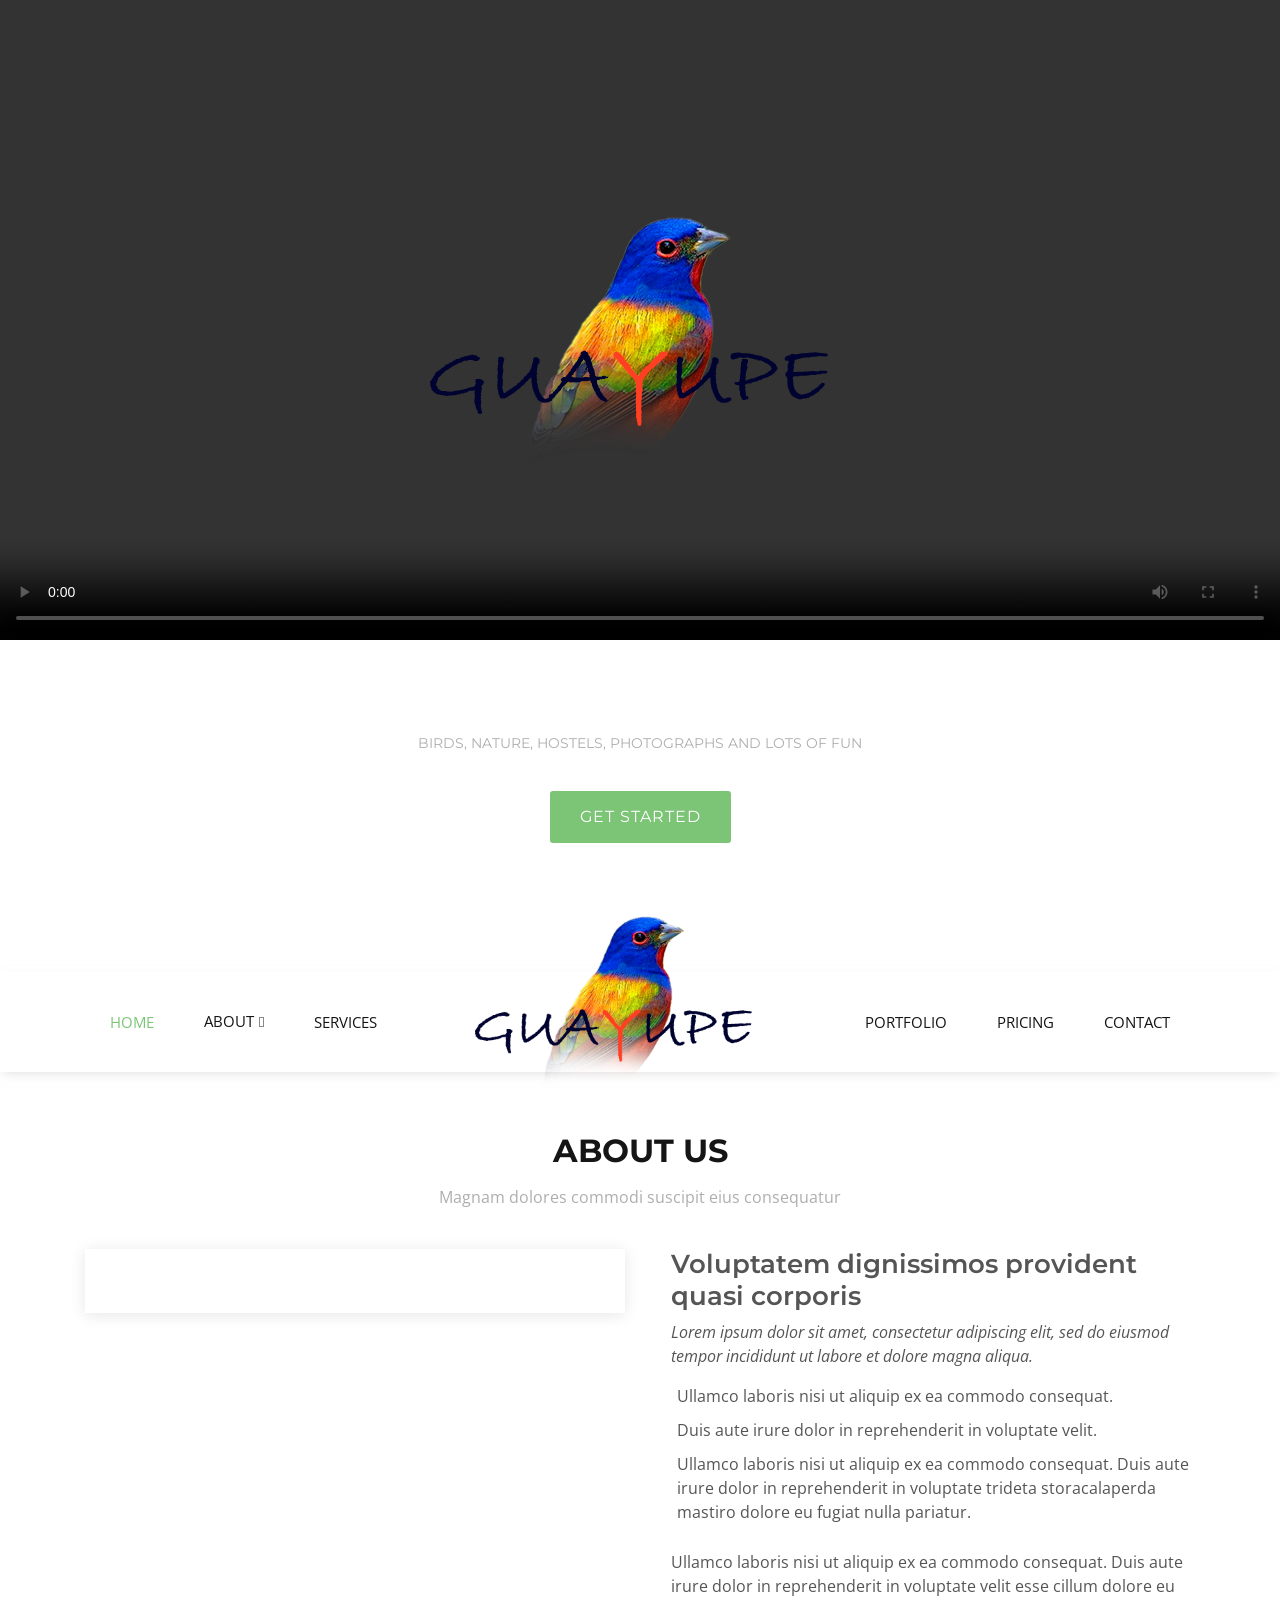
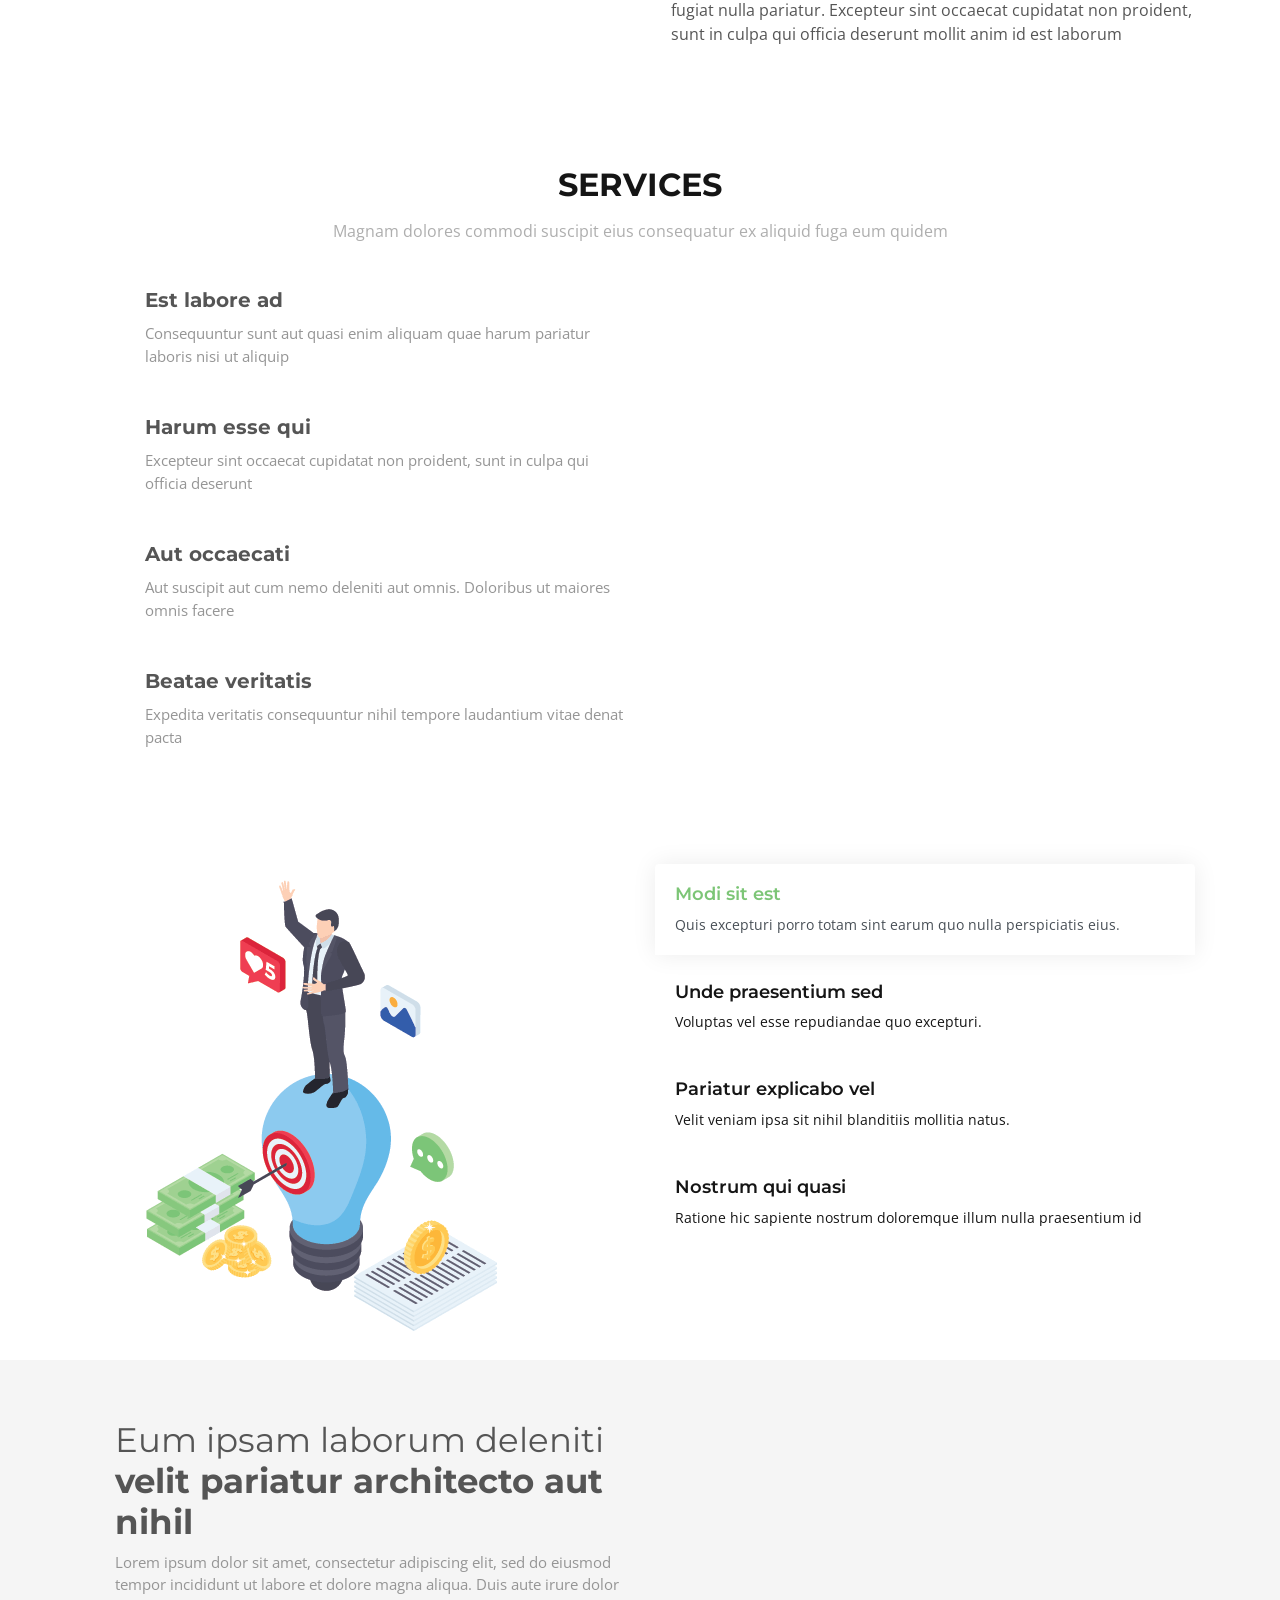
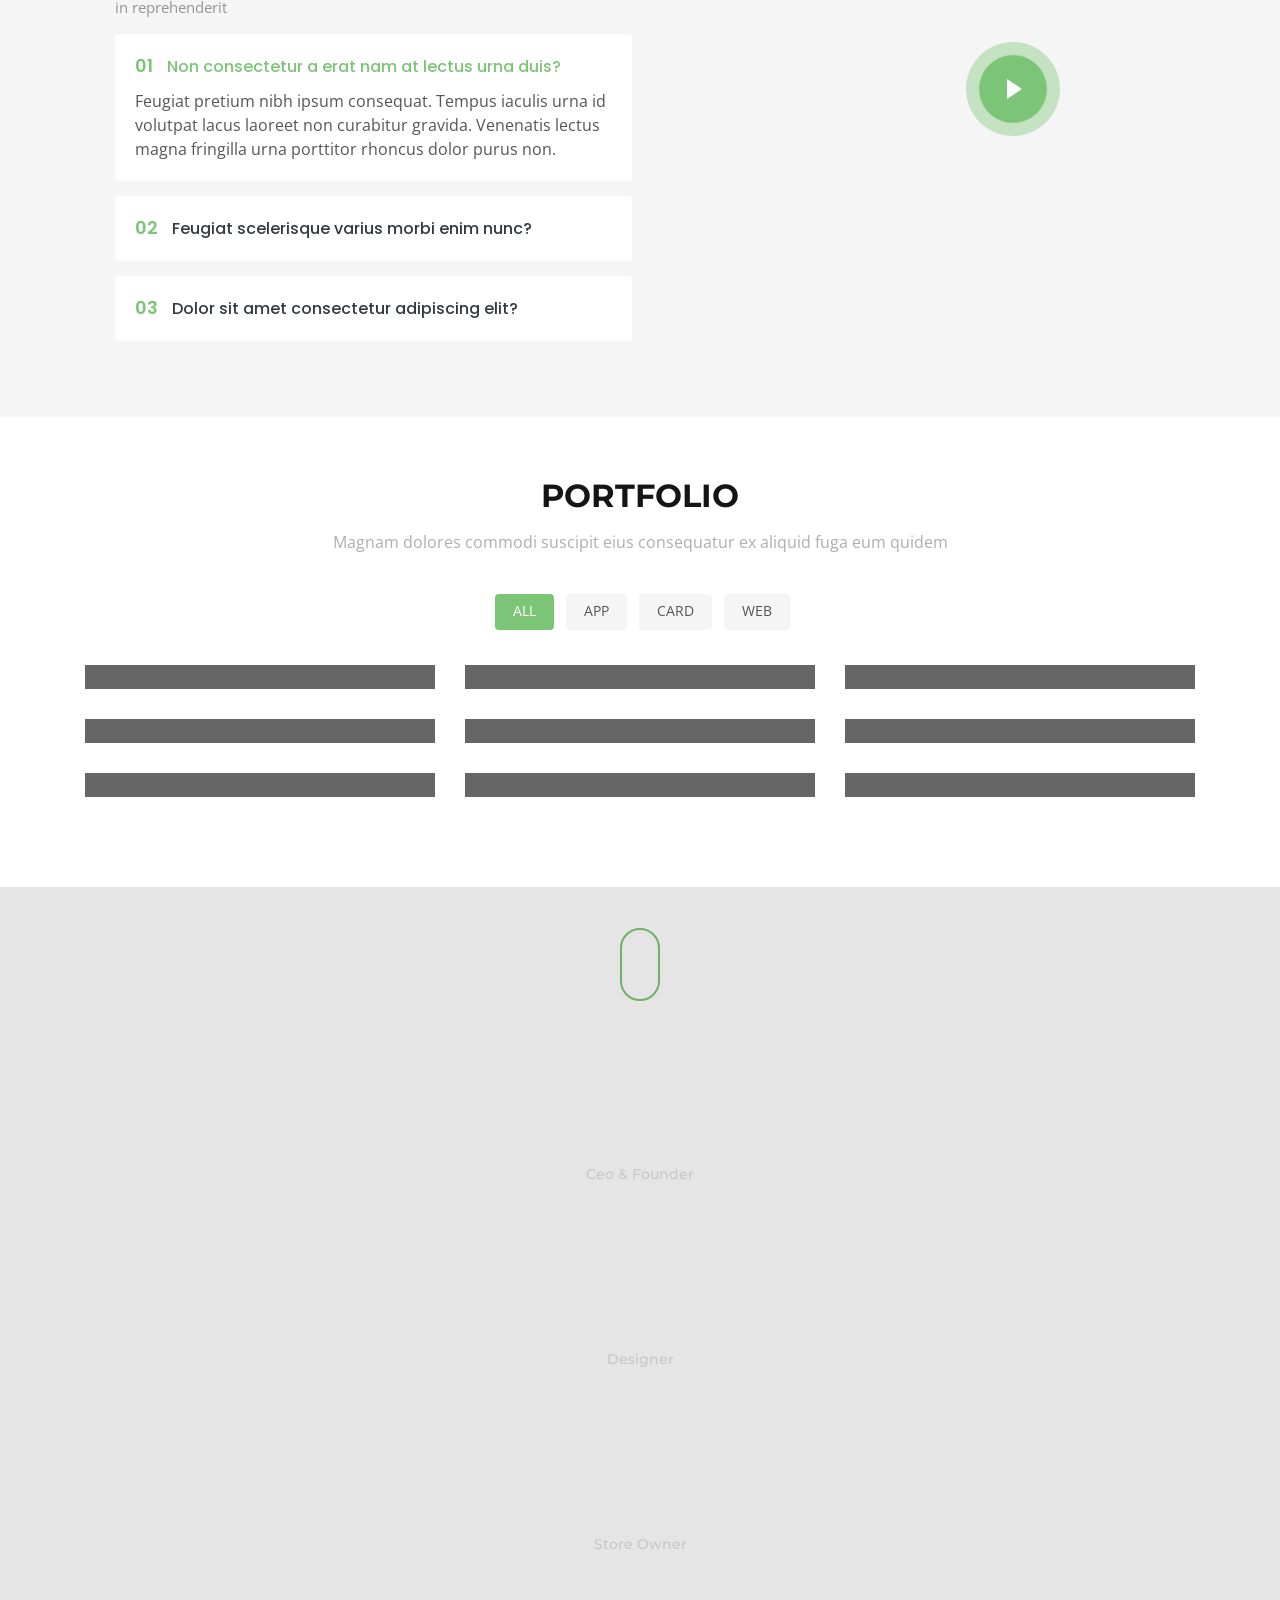
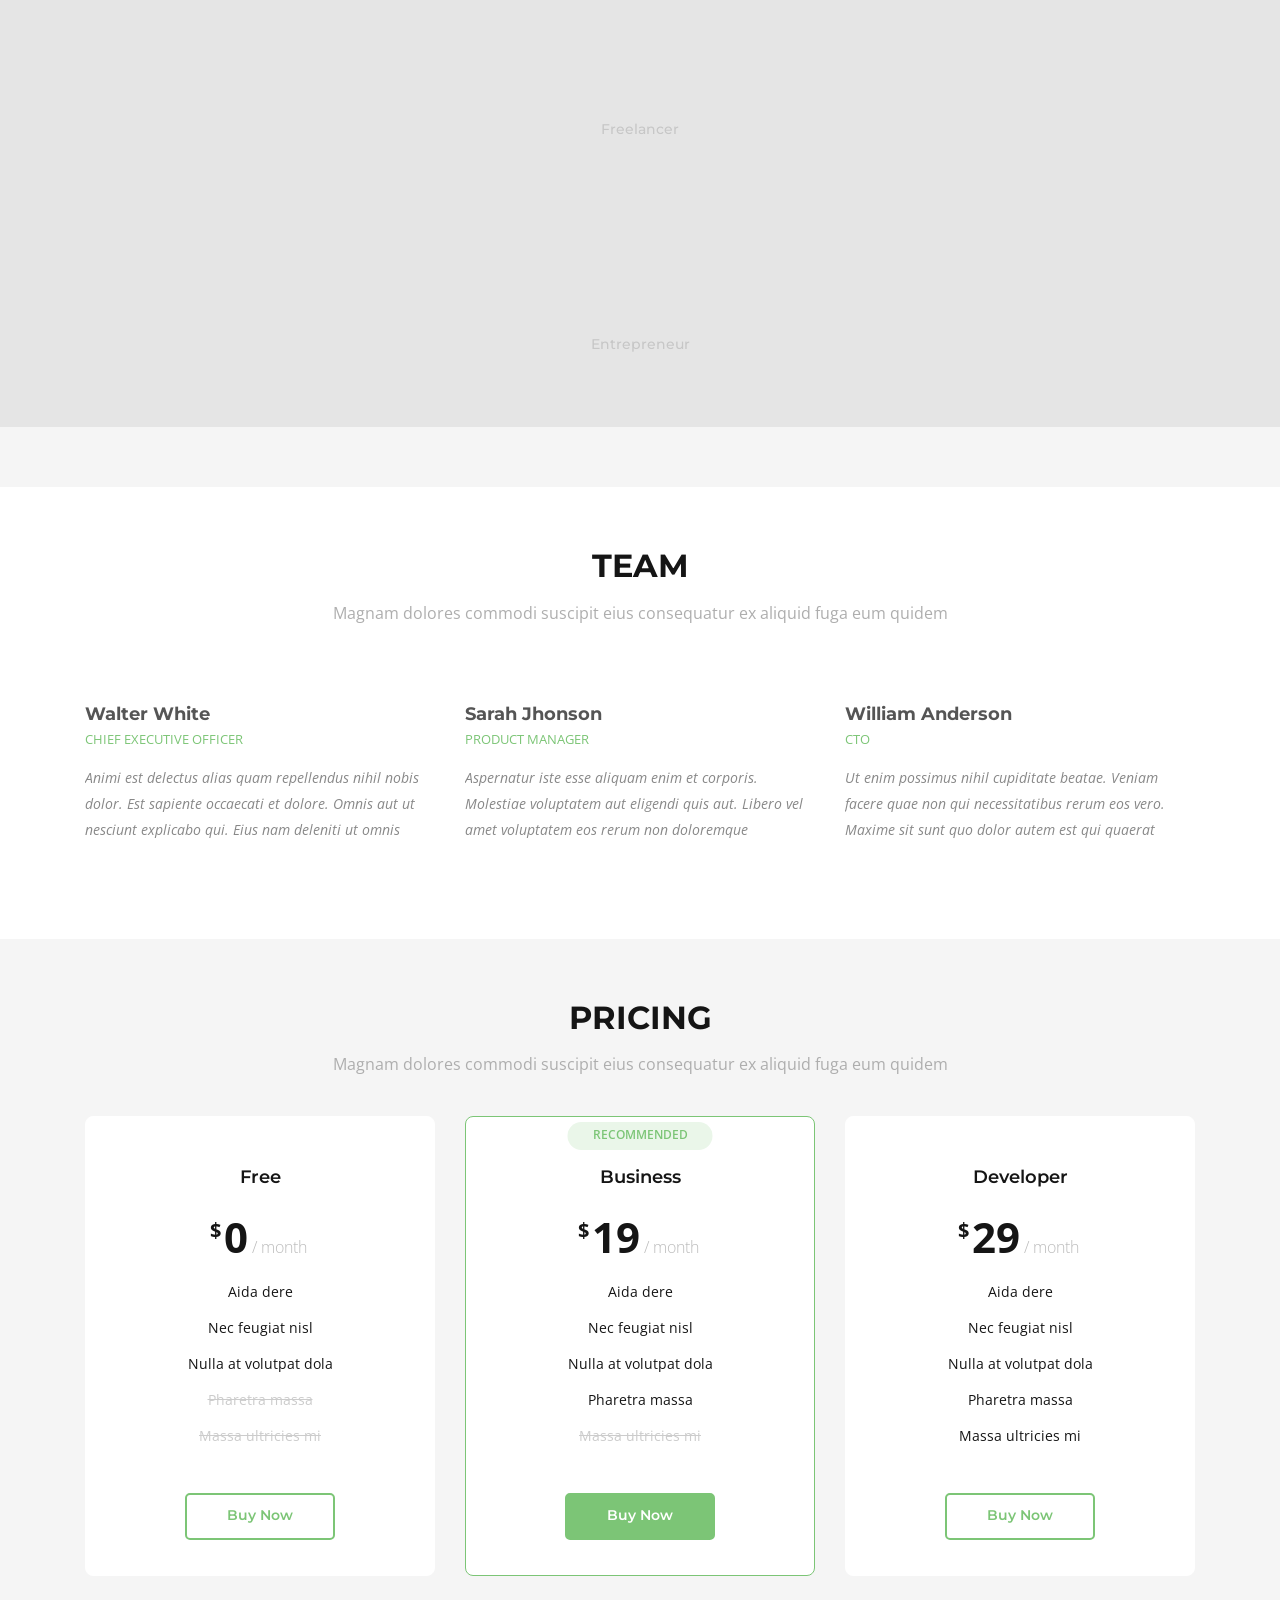
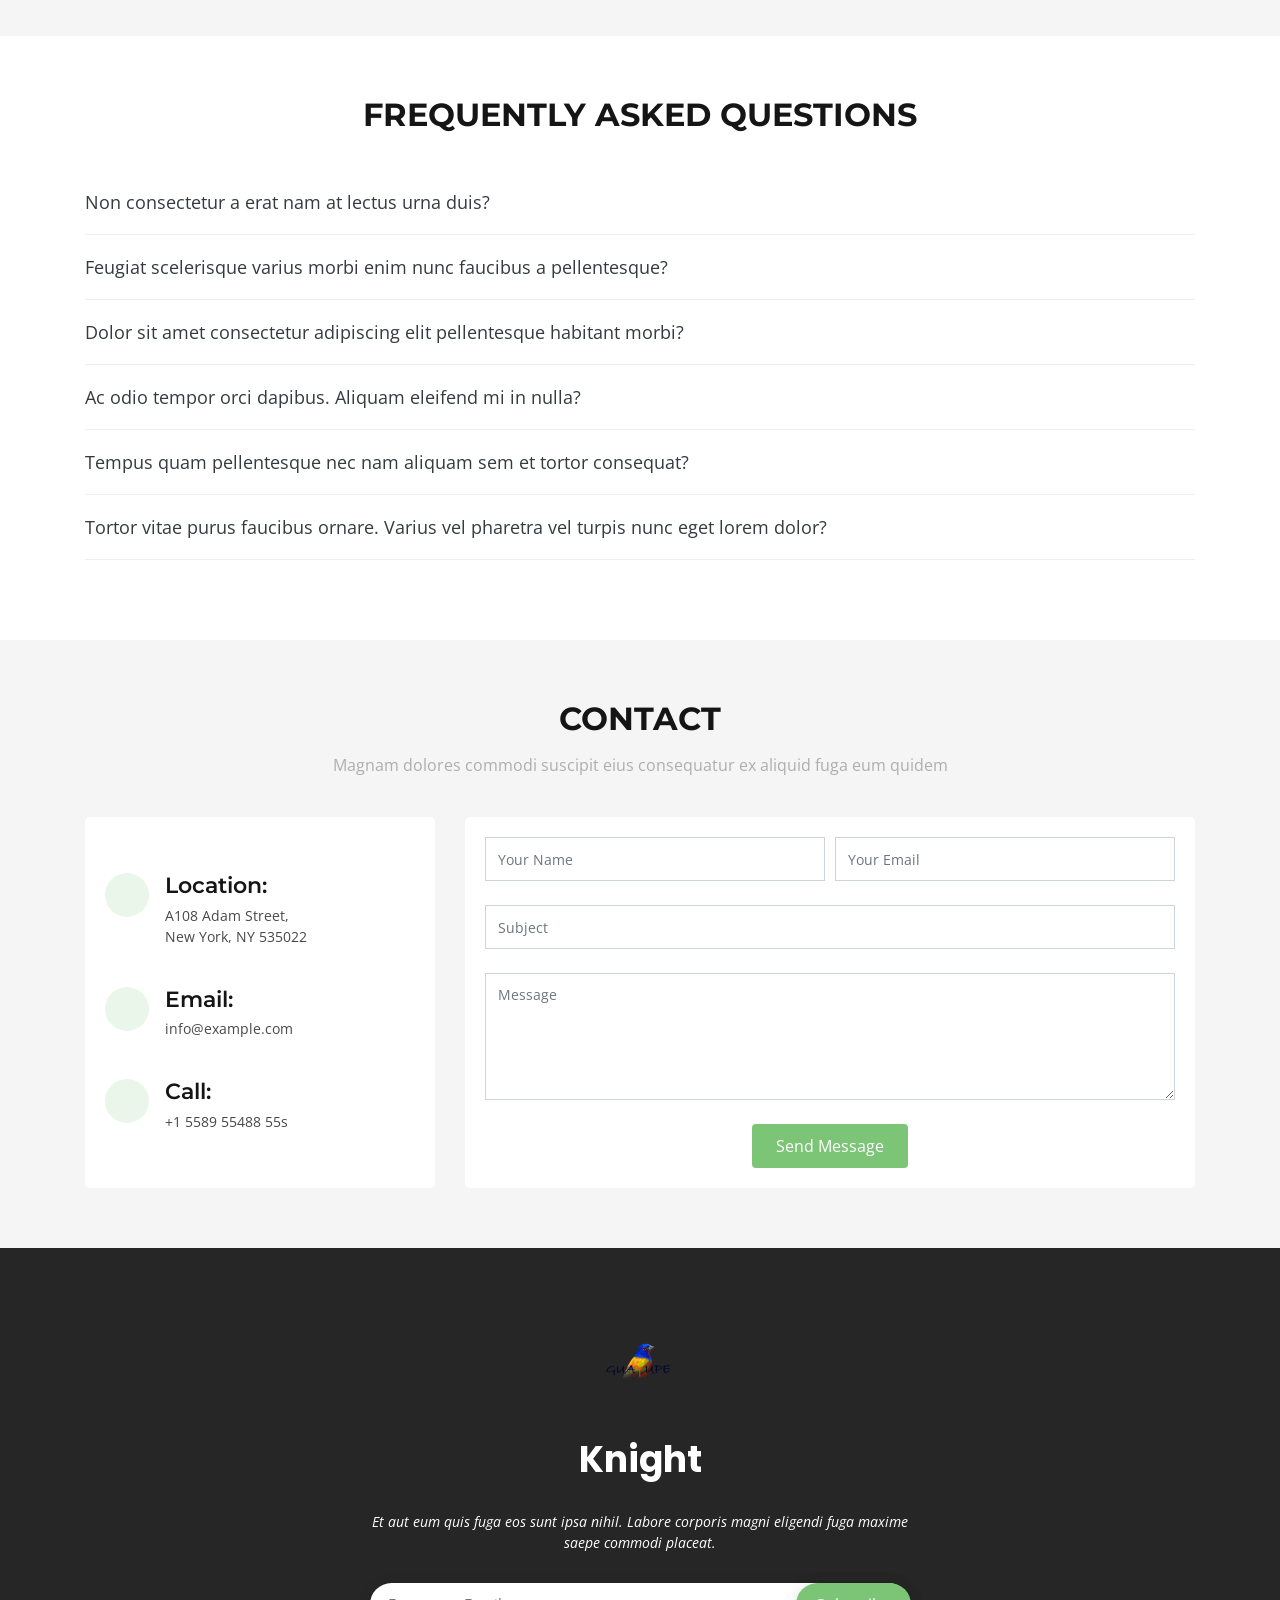
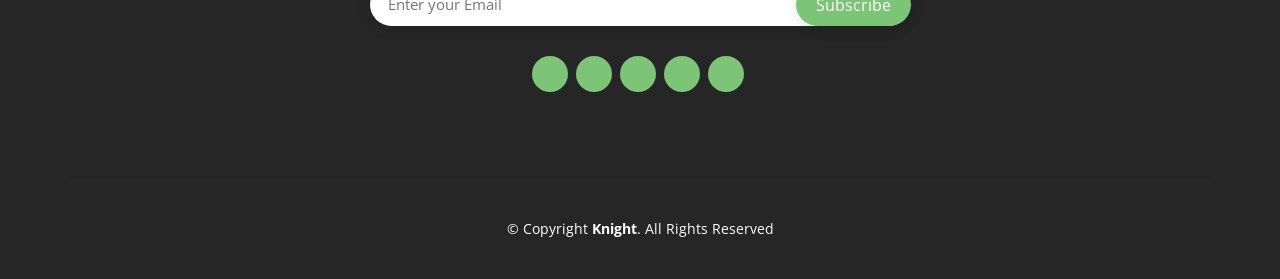
==== commit 23cccc74: "video landing" ====
--- a/index.html
+++ b/index.html
@@ -14,7 +14,9 @@
   <link href="assets/img/apple-touch-icon.png" rel="apple-touch-icon">
 
   <!-- Google Fonts -->
-  <link href="https://fonts.googleapis.com/css?family=Open+Sans:300,300i,400,400i,600,600i,700,700i|Montserrat:300,300i,400,400i,500,500i,600,600i,700,700i|Poppins:300,300i,400,400i,500,500i,600,600i,700,700i" rel="stylesheet">
+  <link
+    href="https://fonts.googleapis.com/css?family=Open+Sans:300,300i,400,400i,600,600i,700,700i|Montserrat:300,300i,400,400i,500,500i,600,600i,700,700i|Poppins:300,300i,400,400i,500,500i,600,600i,700,700i"
+    rel="stylesheet">
 
   <!-- Vendor CSS Files -->
   <link href="assets/vendor/bootstrap/css/bootstrap.min.css" rel="stylesheet">
@@ -40,23 +42,27 @@
   <!-- ======= Hero Section ======= -->
   <section id="hero">
     <div class="hero-container">
-      <a href="index.html" class="hero-logo" data-aos="zoom-in"><img src="assets/img/hero-logo.png" alt=""></a>
-      <h1 data-aos="zoom-in">Welcome To Knight Studios</h1>
-      <h2 data-aos="fade-up">We are team of talanted designers making websites with Bootstrap</h2>
-      <a data-aos="fade-up" href="#about" class="btn-get-started scrollto">Get Started</a>
+      <a href="index.html" class="hero-logo" data-aos="zoom-in" style="z-index: 100;"><img
+          src="assets/img/hero-logo.png" alt=""></a>
+      <h1 data-aos="zoom-in" style="z-index: 100;">Welcome To Guayupe birds</h1>
+      <h2 data-aos="fade-up" style="z-index: 100;">birds, nature, hostels, photographs and lots of fun</h2>
+      <a data-aos="fade-up" href="#about" class="btn-get-started scrollto" style="z-index: 100;">Get Started</a>
     </div>
+
   </section><!-- End Hero -->
-
+  <div class="convideo">
+    <video src="assets/img/Aves.mp4" controls autoplay></video>
+  </div>
   <!-- ======= Header ======= -->
   <header id="header" class="d-flex align-items-center">
     <div class="container">
 
       <!-- The main logo is shown in mobile version only. The centered nav-logo in nav menu is displayed in desktop view  -->
       <div class="logo d-block d-lg-none">
-        <a href="index.html"><img src="assets/img/logo.png" alt="" class="img-fluid"></a>
-      </div>
-
-      <nav class="nav-menu d-none d-lg-block">
+        <a href="index.html"><img src="assets/img/hero-logo.png" alt="" class="img-fluid"></a>
+      </div>
+
+      <nav class="nav-menu d-none d-lg-block" style="z-index: 100;">
         <ul class="nav-inner">
           <li class="active"><a href="index.html">Home</a></li>
           <li class="drop-down"><a href="">About</a>
@@ -77,7 +83,8 @@
           </li>
           <li><a href="#services">Services</a></li>
 
-          <li class="nav-logo"><a href="index.html"><img src="assets/img/logo.png" alt="" class="img-fluid"></a></li>
+          <li class="nav-logo"><a href="index.html"><img src="assets/img/hero-logo.png" alt="" class="img-fluid"></a>
+          </li>
 
           <li><a href="#portfolio">Portfolio</a></li>
           <li><a href="#pricing">Pricing</a></li>
@@ -110,17 +117,22 @@
             <div class="content pt-4 pt-lg-0 pl-0 pl-lg-3 ">
               <h3>Voluptatem dignissimos provident quasi corporis</h3>
               <p class="font-italic">
-                Lorem ipsum dolor sit amet, consectetur adipiscing elit, sed do eiusmod tempor incididunt ut labore et dolore
+                Lorem ipsum dolor sit amet, consectetur adipiscing elit, sed do eiusmod tempor incididunt ut labore et
+                dolore
                 magna aliqua.
               </p>
               <ul>
                 <li><i class="bx bx-check-double"></i> Ullamco laboris nisi ut aliquip ex ea commodo consequat.</li>
                 <li><i class="bx bx-check-double"></i> Duis aute irure dolor in reprehenderit in voluptate velit.</li>
-                <li><i class="bx bx-check-double"></i> Ullamco laboris nisi ut aliquip ex ea commodo consequat. Duis aute irure dolor in reprehenderit in voluptate trideta storacalaperda mastiro dolore eu fugiat nulla pariatur.</li>
+                <li><i class="bx bx-check-double"></i> Ullamco laboris nisi ut aliquip ex ea commodo consequat. Duis
+                  aute irure dolor in reprehenderit in voluptate trideta storacalaperda mastiro dolore eu fugiat nulla
+                  pariatur.</li>
               </ul>
               <p>
-                Ullamco laboris nisi ut aliquip ex ea commodo consequat. Duis aute irure dolor in reprehenderit in voluptate
-                velit esse cillum dolore eu fugiat nulla pariatur. Excepteur sint occaecat cupidatat non proident, sunt in
+                Ullamco laboris nisi ut aliquip ex ea commodo consequat. Duis aute irure dolor in reprehenderit in
+                voluptate
+                velit esse cillum dolore eu fugiat nulla pariatur. Excepteur sint occaecat cupidatat non proident, sunt
+                in
                 culpa qui officia deserunt mollit anim id est laborum
               </p>
             </div>
@@ -162,7 +174,8 @@
               <p>Expedita veritatis consequuntur nihil tempore laudantium vitae denat pacta</p>
             </div>
           </div>
-          <div class="image col-lg-6 order-1 order-lg-2" style='background-image: url("assets/img/services.jpg");' data-aos="fade-left" data-aos-delay="100"></div>
+          <div class="image col-lg-6 order-1 order-lg-2" style='background-image: url("assets/img/services.jpg");'
+            data-aos="fade-left" data-aos-delay="100"></div>
         </div>
 
       </div>
@@ -241,35 +254,49 @@
             <div class="content" data-aos="fade-up">
               <h3>Eum ipsam laborum deleniti <strong>velit pariatur architecto aut nihil</strong></h3>
               <p>
-                Lorem ipsum dolor sit amet, consectetur adipiscing elit, sed do eiusmod tempor incididunt ut labore et dolore magna aliqua. Duis aute irure dolor in reprehenderit
+                Lorem ipsum dolor sit amet, consectetur adipiscing elit, sed do eiusmod tempor incididunt ut labore et
+                dolore magna aliqua. Duis aute irure dolor in reprehenderit
               </p>
             </div>
 
             <div class="accordion-list">
               <ul>
                 <li data-aos="fade-up" data-aos-delay="100">
-                  <a data-toggle="collapse" class="collapse" href="#accordion-list-1"><span>01</span> Non consectetur a erat nam at lectus urna duis? <i class="bx bx-chevron-down icon-show"></i><i class="bx bx-chevron-up icon-close"></i></a>
+                  <a data-toggle="collapse" class="collapse" href="#accordion-list-1"><span>01</span> Non consectetur a
+                    erat nam at lectus urna duis? <i class="bx bx-chevron-down icon-show"></i><i
+                      class="bx bx-chevron-up icon-close"></i></a>
                   <div id="accordion-list-1" class="collapse show" data-parent=".accordion-list">
                     <p>
-                      Feugiat pretium nibh ipsum consequat. Tempus iaculis urna id volutpat lacus laoreet non curabitur gravida. Venenatis lectus magna fringilla urna porttitor rhoncus dolor purus non.
+                      Feugiat pretium nibh ipsum consequat. Tempus iaculis urna id volutpat lacus laoreet non curabitur
+                      gravida. Venenatis lectus magna fringilla urna porttitor rhoncus dolor purus non.
                     </p>
                   </div>
                 </li>
 
                 <li data-aos="fade-up" data-aos-delay="200">
-                  <a data-toggle="collapse" href="#accordion-list-2" class="collapsed"><span>02</span> Feugiat scelerisque varius morbi enim nunc? <i class="bx bx-chevron-down icon-show"></i><i class="bx bx-chevron-up icon-close"></i></a>
+                  <a data-toggle="collapse" href="#accordion-list-2" class="collapsed"><span>02</span> Feugiat
+                    scelerisque varius morbi enim nunc? <i class="bx bx-chevron-down icon-show"></i><i
+                      class="bx bx-chevron-up icon-close"></i></a>
                   <div id="accordion-list-2" class="collapse" data-parent=".accordion-list">
                     <p>
-                      Dolor sit amet consectetur adipiscing elit pellentesque habitant morbi. Id interdum velit laoreet id donec ultrices. Fringilla phasellus faucibus scelerisque eleifend donec pretium. Est pellentesque elit ullamcorper dignissim. Mauris ultrices eros in cursus turpis massa tincidunt dui.
+                      Dolor sit amet consectetur adipiscing elit pellentesque habitant morbi. Id interdum velit laoreet
+                      id donec ultrices. Fringilla phasellus faucibus scelerisque eleifend donec pretium. Est
+                      pellentesque elit ullamcorper dignissim. Mauris ultrices eros in cursus turpis massa tincidunt
+                      dui.
                     </p>
                   </div>
                 </li>
 
                 <li data-aos="fade-up" data-aos-delay="300">
-                  <a data-toggle="collapse" href="#accordion-list-3" class="collapsed"><span>03</span> Dolor sit amet consectetur adipiscing elit? <i class="bx bx-chevron-down icon-show"></i><i class="bx bx-chevron-up icon-close"></i></a>
+                  <a data-toggle="collapse" href="#accordion-list-3" class="collapsed"><span>03</span> Dolor sit amet
+                    consectetur adipiscing elit? <i class="bx bx-chevron-down icon-show"></i><i
+                      class="bx bx-chevron-up icon-close"></i></a>
                   <div id="accordion-list-3" class="collapse" data-parent=".accordion-list">
                     <p>
-                      Eleifend mi in nulla posuere sollicitudin aliquam ultrices sagittis orci. Faucibus pulvinar elementum integer enim. Sem nulla pharetra diam sit amet nisl suscipit. Rutrum tellus pellentesque eu tincidunt. Lectus urna duis convallis convallis tellus. Urna molestie at elementum eu facilisis sed odio morbi quis
+                      Eleifend mi in nulla posuere sollicitudin aliquam ultrices sagittis orci. Faucibus pulvinar
+                      elementum integer enim. Sem nulla pharetra diam sit amet nisl suscipit. Rutrum tellus pellentesque
+                      eu tincidunt. Lectus urna duis convallis convallis tellus. Urna molestie at elementum eu facilisis
+                      sed odio morbi quis
                     </p>
                   </div>
                 </li>
@@ -279,8 +306,10 @@
 
           </div>
 
-          <div class="col-lg-5 order-1 order-lg-2 align-items-stretch video-box" style='background-image: url("assets/img/why-us.jpg");' data-aos="zoom-in">
-            <a href="https://www.youtube.com/watch?v=LIqQNG_q2us" class="venobox play-btn mb-4" data-vbtype="video" data-autoplay="true"></a>
+          <div class="col-lg-5 order-1 order-lg-2 align-items-stretch video-box"
+            style='background-image: url("assets/img/why-us.jpg");' data-aos="zoom-in">
+            <a href="https://www.youtube.com/watch?v=LIqQNG_q2us" class="venobox play-btn mb-4" data-vbtype="video"
+              data-autoplay="true"></a>
           </div>
 
         </div>
@@ -317,7 +346,8 @@
                 <h4>App 1</h4>
                 <p>App</p>
                 <div class="portfolio-links">
-                  <a href="assets/img/portfolio/portfolio-1.jpg" data-gall="portfolioGallery" class="venobox" title="App 1"><i class="bx bx-plus"></i></a>
+                  <a href="assets/img/portfolio/portfolio-1.jpg" data-gall="portfolioGallery" class="venobox"
+                    title="App 1"><i class="bx bx-plus"></i></a>
                   <a href="portfolio-details.html" title="More Details"><i class="bx bx-link"></i></a>
                 </div>
               </div>
@@ -331,7 +361,8 @@
                 <h4>Web 3</h4>
                 <p>Web</p>
                 <div class="portfolio-links">
-                  <a href="assets/img/portfolio/portfolio-2.jpg" data-gall="portfolioGallery" class="venobox" title="Web 3"><i class="bx bx-plus"></i></a>
+                  <a href="assets/img/portfolio/portfolio-2.jpg" data-gall="portfolioGallery" class="venobox"
+                    title="Web 3"><i class="bx bx-plus"></i></a>
                   <a href="portfolio-details.html" title="More Details"><i class="bx bx-link"></i></a>
                 </div>
               </div>
@@ -345,7 +376,8 @@
                 <h4>App 2</h4>
                 <p>App</p>
                 <div class="portfolio-links">
-                  <a href="assets/img/portfolio/portfolio-3.jpg" data-gall="portfolioGallery" class="venobox" title="App 2"><i class="bx bx-plus"></i></a>
+                  <a href="assets/img/portfolio/portfolio-3.jpg" data-gall="portfolioGallery" class="venobox"
+                    title="App 2"><i class="bx bx-plus"></i></a>
                   <a href="portfolio-details.html" title="More Details"><i class="bx bx-link"></i></a>
                 </div>
               </div>
@@ -359,7 +391,8 @@
                 <h4>Card 2</h4>
                 <p>Card</p>
                 <div class="portfolio-links">
-                  <a href="assets/img/portfolio/portfolio-4.jpg" data-gall="portfolioGallery" class="venobox" title="Card 2"><i class="bx bx-plus"></i></a>
+                  <a href="assets/img/portfolio/portfolio-4.jpg" data-gall="portfolioGallery" class="venobox"
+                    title="Card 2"><i class="bx bx-plus"></i></a>
                   <a href="portfolio-details.html" title="More Details"><i class="bx bx-link"></i></a>
                 </div>
               </div>
@@ -373,7 +406,8 @@
                 <h4>Web 2</h4>
                 <p>Web</p>
                 <div class="portfolio-links">
-                  <a href="assets/img/portfolio/portfolio-5.jpg" data-gall="portfolioGallery" class="venobox" title="Web 2"><i class="bx bx-plus"></i></a>
+                  <a href="assets/img/portfolio/portfolio-5.jpg" data-gall="portfolioGallery" class="venobox"
+                    title="Web 2"><i class="bx bx-plus"></i></a>
                   <a href="portfolio-details.html" title="More Details"><i class="bx bx-link"></i></a>
                 </div>
               </div>
@@ -387,7 +421,8 @@
                 <h4>App 3</h4>
                 <p>App</p>
                 <div class="portfolio-links">
-                  <a href="assets/img/portfolio/portfolio-6.jpg" data-gall="portfolioGallery" class="venobox" title="App 3"><i class="bx bx-plus"></i></a>
+                  <a href="assets/img/portfolio/portfolio-6.jpg" data-gall="portfolioGallery" class="venobox"
+                    title="App 3"><i class="bx bx-plus"></i></a>
                   <a href="portfolio-details.html" title="More Details"><i class="bx bx-link"></i></a>
                 </div>
               </div>
@@ -401,7 +436,8 @@
                 <h4>Card 1</h4>
                 <p>Card</p>
                 <div class="portfolio-links">
-                  <a href="assets/img/portfolio/portfolio-7.jpg" data-gall="portfolioGallery" class="venobox" title="Card 1"><i class="bx bx-plus"></i></a>
+                  <a href="assets/img/portfolio/portfolio-7.jpg" data-gall="portfolioGallery" class="venobox"
+                    title="Card 1"><i class="bx bx-plus"></i></a>
                   <a href="portfolio-details.html" title="More Details"><i class="bx bx-link"></i></a>
                 </div>
               </div>
@@ -415,7 +451,8 @@
                 <h4>Card 3</h4>
                 <p>Card</p>
                 <div class="portfolio-links">
-                  <a href="assets/img/portfolio/portfolio-8.jpg" data-gall="portfolioGallery" class="venobox" title="Card 3"><i class="bx bx-plus"></i></a>
+                  <a href="assets/img/portfolio/portfolio-8.jpg" data-gall="portfolioGallery" class="venobox"
+                    title="Card 3"><i class="bx bx-plus"></i></a>
                   <a href="portfolio-details.html" title="More Details"><i class="bx bx-link"></i></a>
                 </div>
               </div>
@@ -429,7 +466,8 @@
                 <h4>Web 3</h4>
                 <p>Web</p>
                 <div class="portfolio-links">
-                  <a href="assets/img/portfolio/portfolio-9.jpg" data-gall="portfolioGallery" class="venobox" title="Web 3"><i class="bx bx-plus"></i></a>
+                  <a href="assets/img/portfolio/portfolio-9.jpg" data-gall="portfolioGallery" class="venobox"
+                    title="Web 3"><i class="bx bx-plus"></i></a>
                   <a href="portfolio-details.html" title="More Details"><i class="bx bx-link"></i></a>
                 </div>
               </div>
@@ -451,7 +489,8 @@
 
           <div class="testimonial-item">
             <p>
-              Proin iaculis purus consequat sem cure digni ssim donec porttitora entum suscipit rhoncus. Accusantium quam, ultricies eget id, aliquam eget nibh et. Maecen aliquam, risus at semper.
+              Proin iaculis purus consequat sem cure digni ssim donec porttitora entum suscipit rhoncus. Accusantium
+              quam, ultricies eget id, aliquam eget nibh et. Maecen aliquam, risus at semper.
             </p>
             <img src="assets/img/testimonials/testimonials-1.jpg" class="testimonial-img" alt="">
             <h3>Saul Goodman</h3>
@@ -460,7 +499,8 @@
 
           <div class="testimonial-item">
             <p>
-              Export tempor illum tamen malis malis eram quae irure esse labore quem cillum quid cillum eram malis quorum velit fore eram velit sunt aliqua noster fugiat irure amet legam anim culpa.
+              Export tempor illum tamen malis malis eram quae irure esse labore quem cillum quid cillum eram malis
+              quorum velit fore eram velit sunt aliqua noster fugiat irure amet legam anim culpa.
             </p>
             <img src="assets/img/testimonials/testimonials-2.jpg" class="testimonial-img" alt="">
             <h3>Sara Wilsson</h3>
@@ -469,7 +509,8 @@
 
           <div class="testimonial-item">
             <p>
-              Enim nisi quem export duis labore cillum quae magna enim sint quorum nulla quem veniam duis minim tempor labore quem eram duis noster aute amet eram fore quis sint minim.
+              Enim nisi quem export duis labore cillum quae magna enim sint quorum nulla quem veniam duis minim tempor
+              labore quem eram duis noster aute amet eram fore quis sint minim.
             </p>
             <img src="assets/img/testimonials/testimonials-3.jpg" class="testimonial-img" alt="">
             <h3>Jena Karlis</h3>
@@ -478,7 +519,8 @@
 
           <div class="testimonial-item">
             <p>
-              Fugiat enim eram quae cillum dolore dolor amet nulla culpa multos export minim fugiat minim velit minim dolor enim duis veniam ipsum anim magna sunt elit fore quem dolore labore illum veniam.
+              Fugiat enim eram quae cillum dolore dolor amet nulla culpa multos export minim fugiat minim velit minim
+              dolor enim duis veniam ipsum anim magna sunt elit fore quem dolore labore illum veniam.
             </p>
             <img src="assets/img/testimonials/testimonials-4.jpg" class="testimonial-img" alt="">
             <h3>Matt Brandon</h3>
@@ -487,7 +529,8 @@
 
           <div class="testimonial-item">
             <p>
-              Quis quorum aliqua sint quem legam fore sunt eram irure aliqua veniam tempor noster veniam enim culpa labore duis sunt culpa nulla illum cillum fugiat legam esse veniam culpa fore nisi cillum quid.
+              Quis quorum aliqua sint quem legam fore sunt eram irure aliqua veniam tempor noster veniam enim culpa
+              labore duis sunt culpa nulla illum cillum fugiat legam esse veniam culpa fore nisi cillum quid.
             </p>
             <img src="assets/img/testimonials/testimonials-5.jpg" class="testimonial-img" alt="">
             <h3>John Larson</h3>
@@ -559,7 +602,8 @@
               <div class="member-info">
                 <h4>Walter White</h4>
                 <span>Chief Executive Officer</span>
-                <p>Animi est delectus alias quam repellendus nihil nobis dolor. Est sapiente occaecati et dolore. Omnis aut ut nesciunt explicabo qui. Eius nam deleniti ut omnis</p>
+                <p>Animi est delectus alias quam repellendus nihil nobis dolor. Est sapiente occaecati et dolore. Omnis
+                  aut ut nesciunt explicabo qui. Eius nam deleniti ut omnis</p>
               </div>
             </div>
           </div>
@@ -578,7 +622,8 @@
               <div class="member-info">
                 <h4>Sarah Jhonson</h4>
                 <span>Product Manager</span>
-                <p>Aspernatur iste esse aliquam enim et corporis. Molestiae voluptatem aut eligendi quis aut. Libero vel amet voluptatem eos rerum non doloremque</p>
+                <p>Aspernatur iste esse aliquam enim et corporis. Molestiae voluptatem aut eligendi quis aut. Libero vel
+                  amet voluptatem eos rerum non doloremque</p>
               </div>
             </div>
           </div>
@@ -597,7 +642,8 @@
               <div class="member-info">
                 <h4>William Anderson</h4>
                 <span>CTO</span>
-                <p>Ut enim possimus nihil cupiditate beatae. Veniam facere quae non qui necessitatibus rerum eos vero. Maxime sit sunt quo dolor autem est qui quaerat</p>
+                <p>Ut enim possimus nihil cupiditate beatae. Veniam facere quae non qui necessitatibus rerum eos vero.
+                  Maxime sit sunt quo dolor autem est qui quaerat</p>
               </div>
             </div>
           </div>
@@ -686,55 +732,75 @@
         <ul class="faq-list">
 
           <li data-aos="fade-up">
-            <a data-toggle="collapse" class="collapsed" href="#faq1">Non consectetur a erat nam at lectus urna duis? <i class="bx bx-chevron-down icon-show"></i><i class="bx bx-x icon-close"></i></a>
+            <a data-toggle="collapse" class="collapsed" href="#faq1">Non consectetur a erat nam at lectus urna duis? <i
+                class="bx bx-chevron-down icon-show"></i><i class="bx bx-x icon-close"></i></a>
             <div id="faq1" class="collapse" data-parent=".faq-list">
               <p>
-                Feugiat pretium nibh ipsum consequat. Tempus iaculis urna id volutpat lacus laoreet non curabitur gravida. Venenatis lectus magna fringilla urna porttitor rhoncus dolor purus non.
+                Feugiat pretium nibh ipsum consequat. Tempus iaculis urna id volutpat lacus laoreet non curabitur
+                gravida. Venenatis lectus magna fringilla urna porttitor rhoncus dolor purus non.
               </p>
             </div>
           </li>
 
           <li data-aos="fade-up" data-aos-delay="100">
-            <a data-toggle="collapse" href="#faq2" class="collapsed">Feugiat scelerisque varius morbi enim nunc faucibus a pellentesque? <i class="bx bx-chevron-down icon-show"></i><i class="bx bx-x icon-close"></i></a>
+            <a data-toggle="collapse" href="#faq2" class="collapsed">Feugiat scelerisque varius morbi enim nunc faucibus
+              a pellentesque? <i class="bx bx-chevron-down icon-show"></i><i class="bx bx-x icon-close"></i></a>
             <div id="faq2" class="collapse" data-parent=".faq-list">
               <p>
-                Dolor sit amet consectetur adipiscing elit pellentesque habitant morbi. Id interdum velit laoreet id donec ultrices. Fringilla phasellus faucibus scelerisque eleifend donec pretium. Est pellentesque elit ullamcorper dignissim. Mauris ultrices eros in cursus turpis massa tincidunt dui.
+                Dolor sit amet consectetur adipiscing elit pellentesque habitant morbi. Id interdum velit laoreet id
+                donec ultrices. Fringilla phasellus faucibus scelerisque eleifend donec pretium. Est pellentesque elit
+                ullamcorper dignissim. Mauris ultrices eros in cursus turpis massa tincidunt dui.
               </p>
             </div>
           </li>
 
           <li data-aos="fade-up" data-aos-delay="200">
-            <a data-toggle="collapse" href="#faq3" class="collapsed">Dolor sit amet consectetur adipiscing elit pellentesque habitant morbi? <i class="bx bx-chevron-down icon-show"></i><i class="bx bx-x icon-close"></i></a>
+            <a data-toggle="collapse" href="#faq3" class="collapsed">Dolor sit amet consectetur adipiscing elit
+              pellentesque habitant morbi? <i class="bx bx-chevron-down icon-show"></i><i
+                class="bx bx-x icon-close"></i></a>
             <div id="faq3" class="collapse" data-parent=".faq-list">
               <p>
-                Eleifend mi in nulla posuere sollicitudin aliquam ultrices sagittis orci. Faucibus pulvinar elementum integer enim. Sem nulla pharetra diam sit amet nisl suscipit. Rutrum tellus pellentesque eu tincidunt. Lectus urna duis convallis convallis tellus. Urna molestie at elementum eu facilisis sed odio morbi quis
+                Eleifend mi in nulla posuere sollicitudin aliquam ultrices sagittis orci. Faucibus pulvinar elementum
+                integer enim. Sem nulla pharetra diam sit amet nisl suscipit. Rutrum tellus pellentesque eu tincidunt.
+                Lectus urna duis convallis convallis tellus. Urna molestie at elementum eu facilisis sed odio morbi quis
               </p>
             </div>
           </li>
 
           <li data-aos="fade-up" data-aos-delay="300">
-            <a data-toggle="collapse" href="#faq4" class="collapsed">Ac odio tempor orci dapibus. Aliquam eleifend mi in nulla? <i class="bx bx-chevron-down icon-show"></i><i class="bx bx-x icon-close"></i></a>
+            <a data-toggle="collapse" href="#faq4" class="collapsed">Ac odio tempor orci dapibus. Aliquam eleifend mi in
+              nulla? <i class="bx bx-chevron-down icon-show"></i><i class="bx bx-x icon-close"></i></a>
             <div id="faq4" class="collapse" data-parent=".faq-list">
               <p>
-                Dolor sit amet consectetur adipiscing elit pellentesque habitant morbi. Id interdum velit laoreet id donec ultrices. Fringilla phasellus faucibus scelerisque eleifend donec pretium. Est pellentesque elit ullamcorper dignissim. Mauris ultrices eros in cursus turpis massa tincidunt dui.
+                Dolor sit amet consectetur adipiscing elit pellentesque habitant morbi. Id interdum velit laoreet id
+                donec ultrices. Fringilla phasellus faucibus scelerisque eleifend donec pretium. Est pellentesque elit
+                ullamcorper dignissim. Mauris ultrices eros in cursus turpis massa tincidunt dui.
               </p>
             </div>
           </li>
 
           <li data-aos="fade-up" data-aos-delay="400">
-            <a data-toggle="collapse" href="#faq5" class="collapsed">Tempus quam pellentesque nec nam aliquam sem et tortor consequat? <i class="bx bx-chevron-down icon-show"></i><i class="bx bx-x icon-close"></i></a>
+            <a data-toggle="collapse" href="#faq5" class="collapsed">Tempus quam pellentesque nec nam aliquam sem et
+              tortor consequat? <i class="bx bx-chevron-down icon-show"></i><i class="bx bx-x icon-close"></i></a>
             <div id="faq5" class="collapse" data-parent=".faq-list">
               <p>
-                Molestie a iaculis at erat pellentesque adipiscing commodo. Dignissim suspendisse in est ante in. Nunc vel risus commodo viverra maecenas accumsan. Sit amet nisl suscipit adipiscing bibendum est. Purus gravida quis blandit turpis cursus in
+                Molestie a iaculis at erat pellentesque adipiscing commodo. Dignissim suspendisse in est ante in. Nunc
+                vel risus commodo viverra maecenas accumsan. Sit amet nisl suscipit adipiscing bibendum est. Purus
+                gravida quis blandit turpis cursus in
               </p>
             </div>
           </li>
 
           <li data-aos="fade-up" data-aos-delay="500">
-            <a data-toggle="collapse" href="#faq6" class="collapsed">Tortor vitae purus faucibus ornare. Varius vel pharetra vel turpis nunc eget lorem dolor? <i class="bx bx-chevron-down icon-show"></i><i class="bx bx-x icon-close"></i></a>
+            <a data-toggle="collapse" href="#faq6" class="collapsed">Tortor vitae purus faucibus ornare. Varius vel
+              pharetra vel turpis nunc eget lorem dolor? <i class="bx bx-chevron-down icon-show"></i><i
+                class="bx bx-x icon-close"></i></a>
             <div id="faq6" class="collapse" data-parent=".faq-list">
               <p>
-                Laoreet sit amet cursus sit amet dictum sit amet justo. Mauris vitae ultricies leo integer malesuada nunc vel. Tincidunt eget nullam non nisi est sit amet. Turpis nunc eget lorem dolor sed. Ut venenatis tellus in metus vulputate eu scelerisque. Pellentesque diam volutpat commodo sed egestas egestas fringilla phasellus faucibus. Nibh tellus molestie nunc non blandit massa enim nec.
+                Laoreet sit amet cursus sit amet dictum sit amet justo. Mauris vitae ultricies leo integer malesuada
+                nunc vel. Tincidunt eget nullam non nisi est sit amet. Turpis nunc eget lorem dolor sed. Ut venenatis
+                tellus in metus vulputate eu scelerisque. Pellentesque diam volutpat commodo sed egestas egestas
+                fringilla phasellus faucibus. Nibh tellus molestie nunc non blandit massa enim nec.
               </p>
             </div>
           </li>
@@ -784,20 +850,24 @@
             <form action="forms/contact.php" method="post" role="form" class="php-email-form" data-aos="fade-left">
               <div class="form-row">
                 <div class="col-md-6 form-group">
-                  <input type="text" name="name" class="form-control" id="name" placeholder="Your Name" data-rule="minlen:4" data-msg="Please enter at least 4 chars" />
+                  <input type="text" name="name" class="form-control" id="name" placeholder="Your Name"
+                    data-rule="minlen:4" data-msg="Please enter at least 4 chars" />
                   <div class="validate"></div>
                 </div>
                 <div class="col-md-6 form-group">
-                  <input type="email" class="form-control" name="email" id="email" placeholder="Your Email" data-rule="email" data-msg="Please enter a valid email" />
+                  <input type="email" class="form-control" name="email" id="email" placeholder="Your Email"
+                    data-rule="email" data-msg="Please enter a valid email" />
                   <div class="validate"></div>
                 </div>
               </div>
               <div class="form-group">
-                <input type="text" class="form-control" name="subject" id="subject" placeholder="Subject" data-rule="minlen:4" data-msg="Please enter at least 8 chars of subject" />
+                <input type="text" class="form-control" name="subject" id="subject" placeholder="Subject"
+                  data-rule="minlen:4" data-msg="Please enter at least 8 chars of subject" />
                 <div class="validate"></div>
               </div>
               <div class="form-group">
-                <textarea class="form-control" name="message" rows="5" data-rule="required" data-msg="Please write something for us" placeholder="Message"></textarea>
+                <textarea class="form-control" name="message" rows="5" data-rule="required"
+                  data-msg="Please write something for us" placeholder="Message"></textarea>
                 <div class="validate"></div>
               </div>
               <div class="mb-3">
@@ -828,7 +898,8 @@
           <div class="col-lg-6">
             <a href="#header" class="scrollto footer-logo"><img src="assets/img/hero-logo.png" alt=""></a>
             <h3>Knight</h3>
-            <p>Et aut eum quis fuga eos sunt ipsa nihil. Labore corporis magni eligendi fuga maxime saepe commodi placeat.</p>
+            <p>Et aut eum quis fuga eos sunt ipsa nihil. Labore corporis magni eligendi fuga maxime saepe commodi
+              placeat.</p>
           </div>
         </div>
 
@@ -855,7 +926,7 @@
       <div class="copyright">
         &copy; Copyright <strong><span>Knight</span></strong>. All Rights Reserved
       </div>
-      
+
     </div>
   </footer><!-- End Footer -->
 
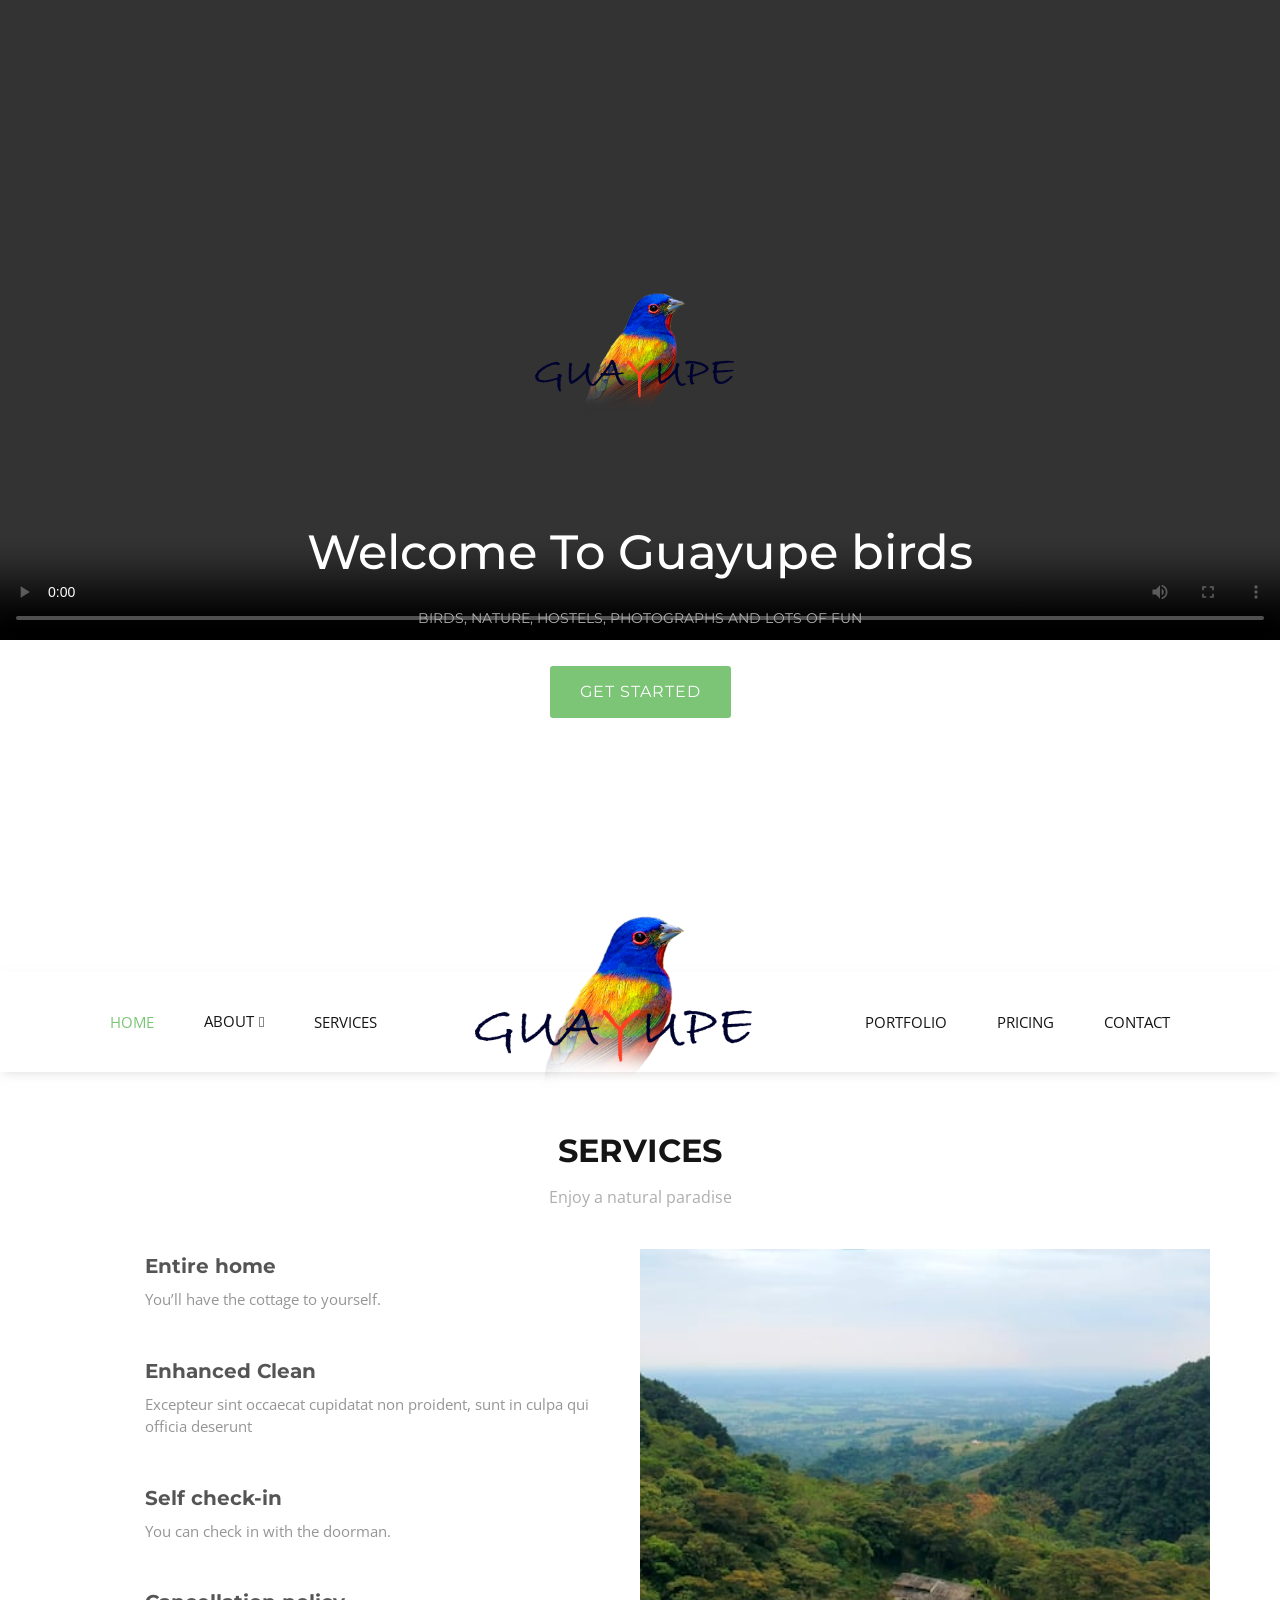
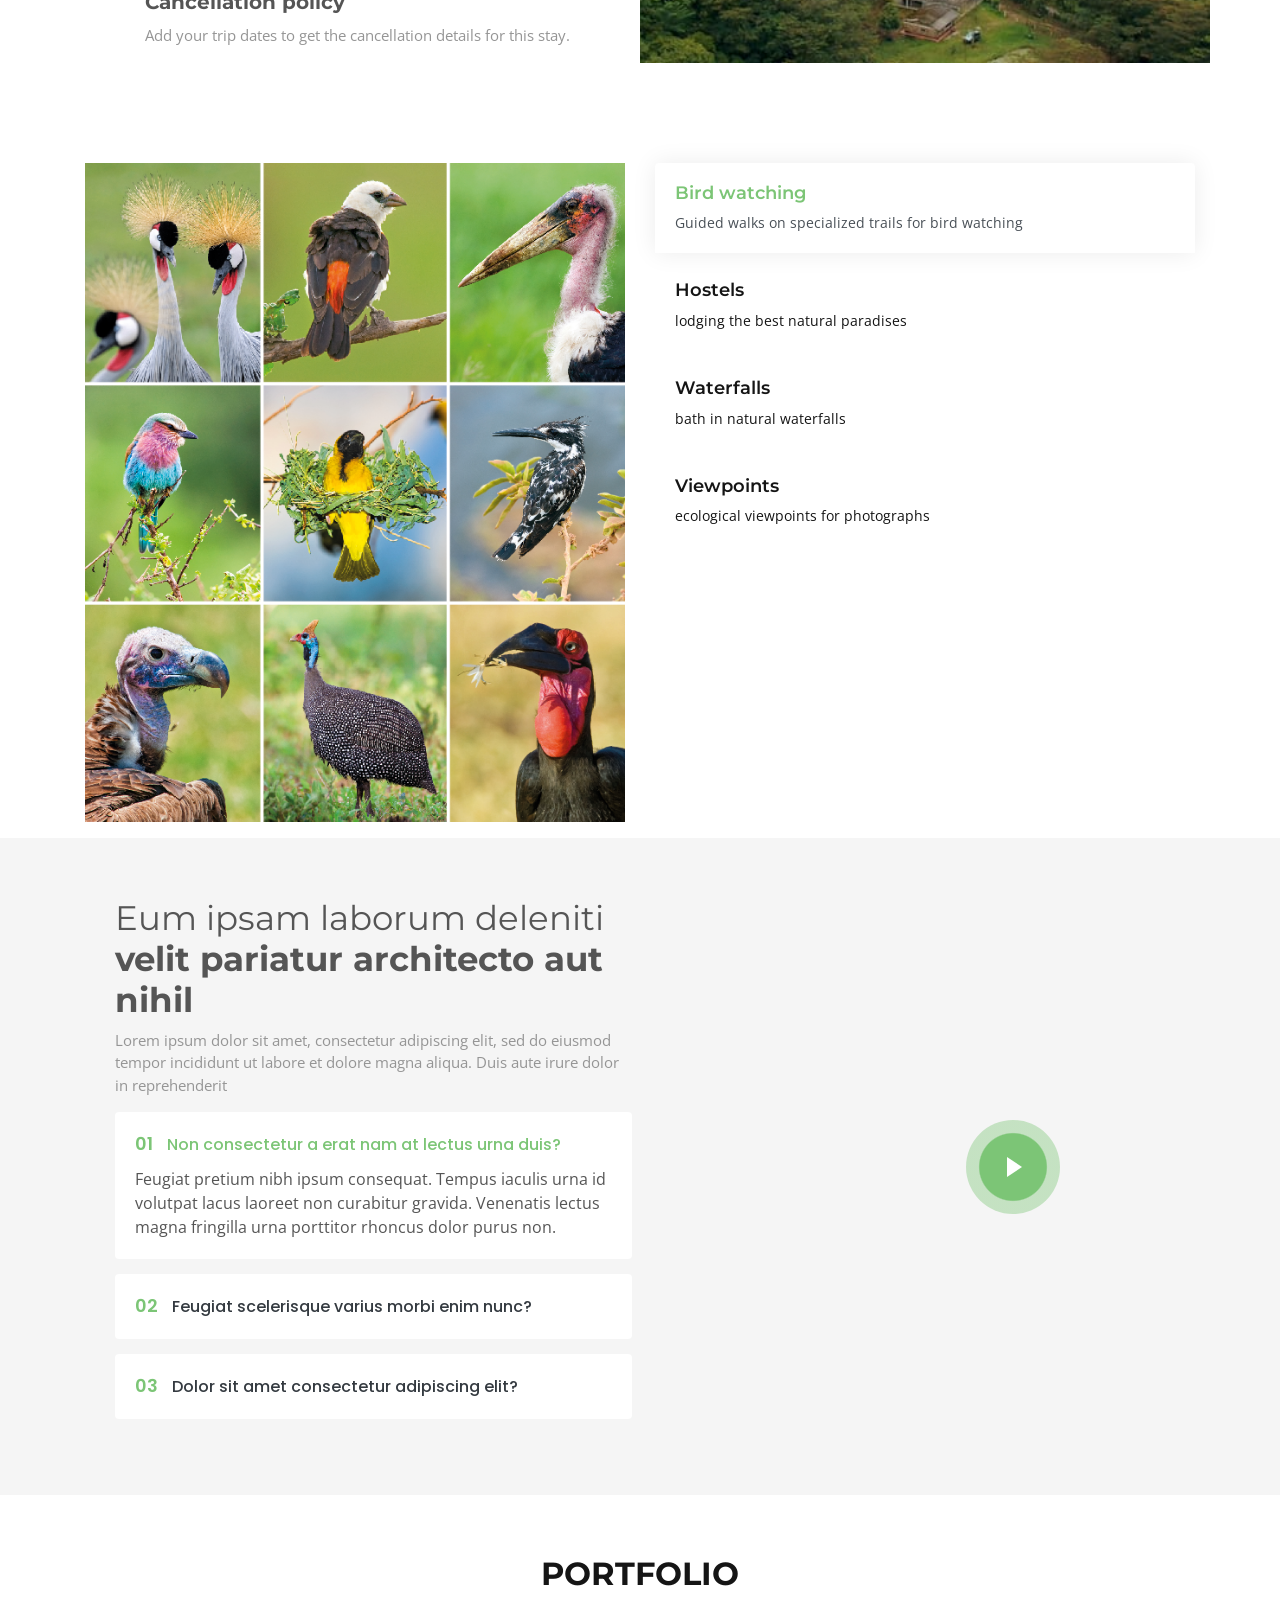
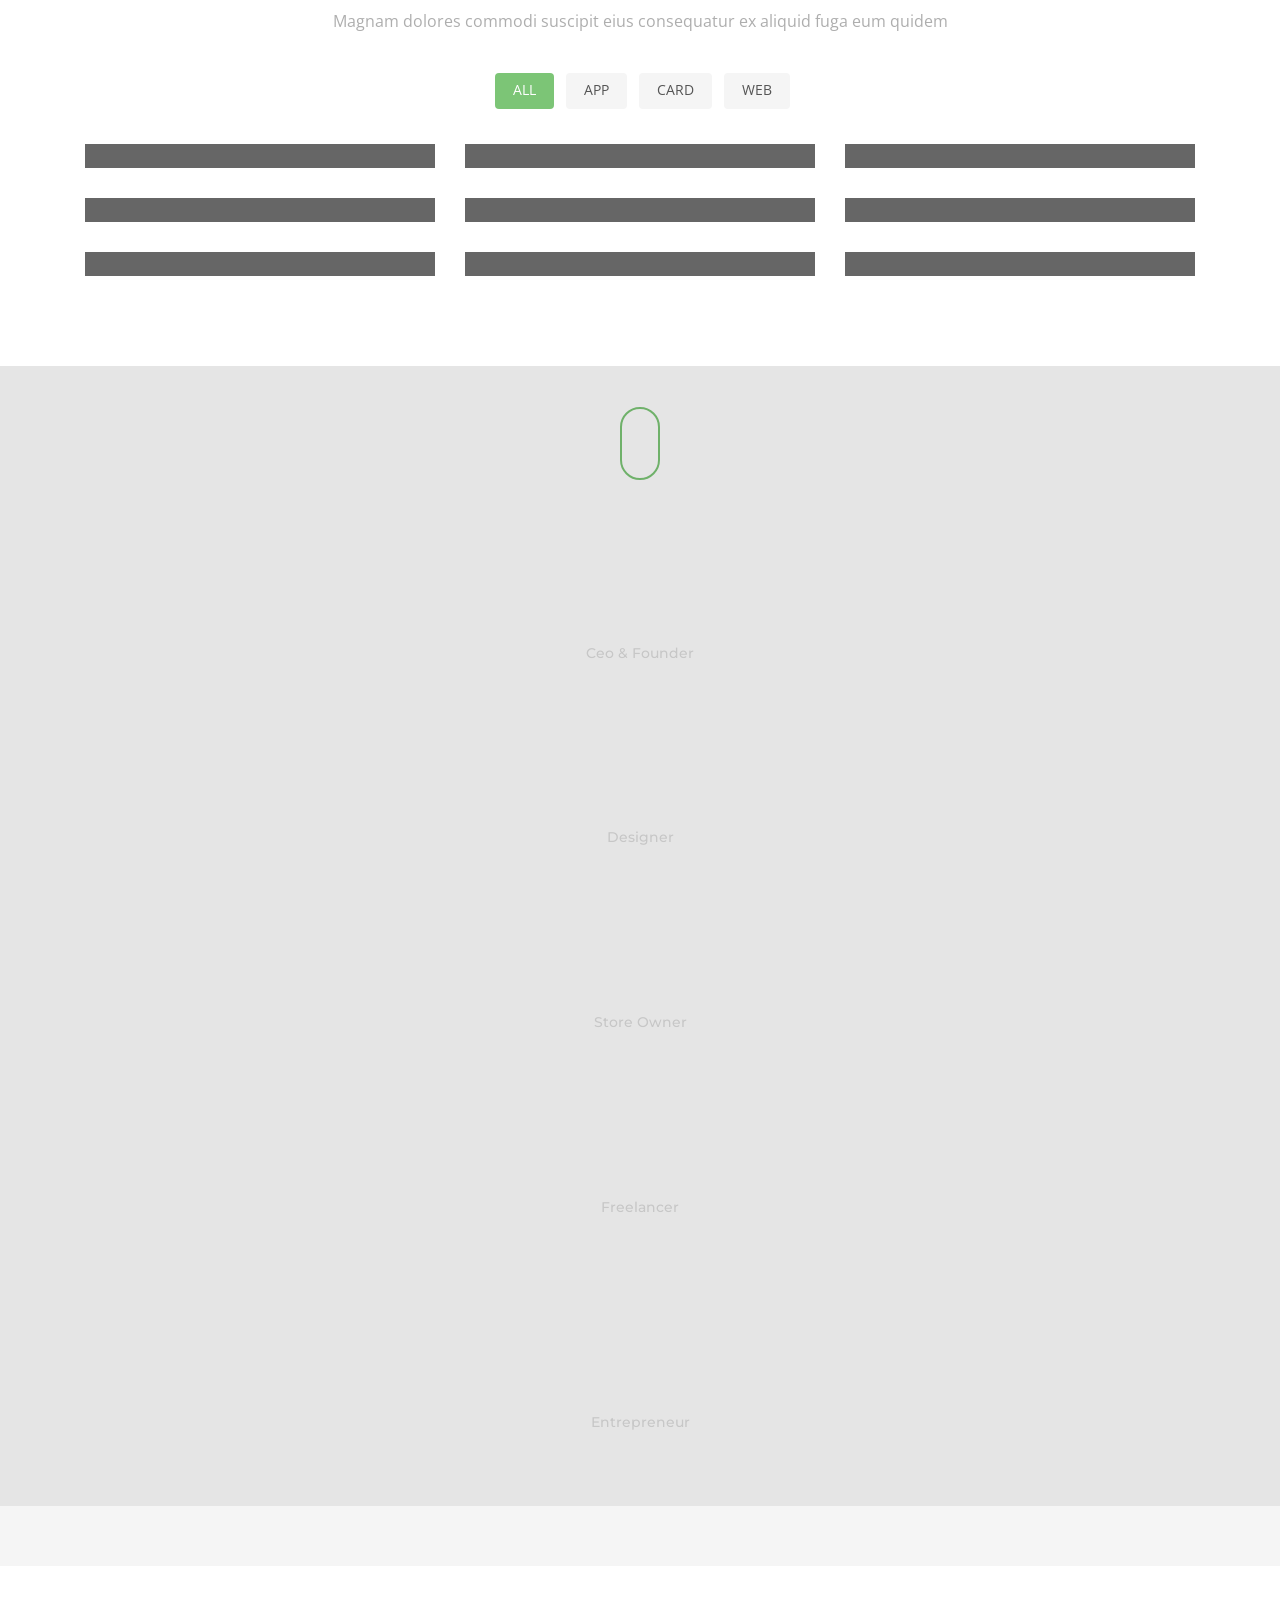
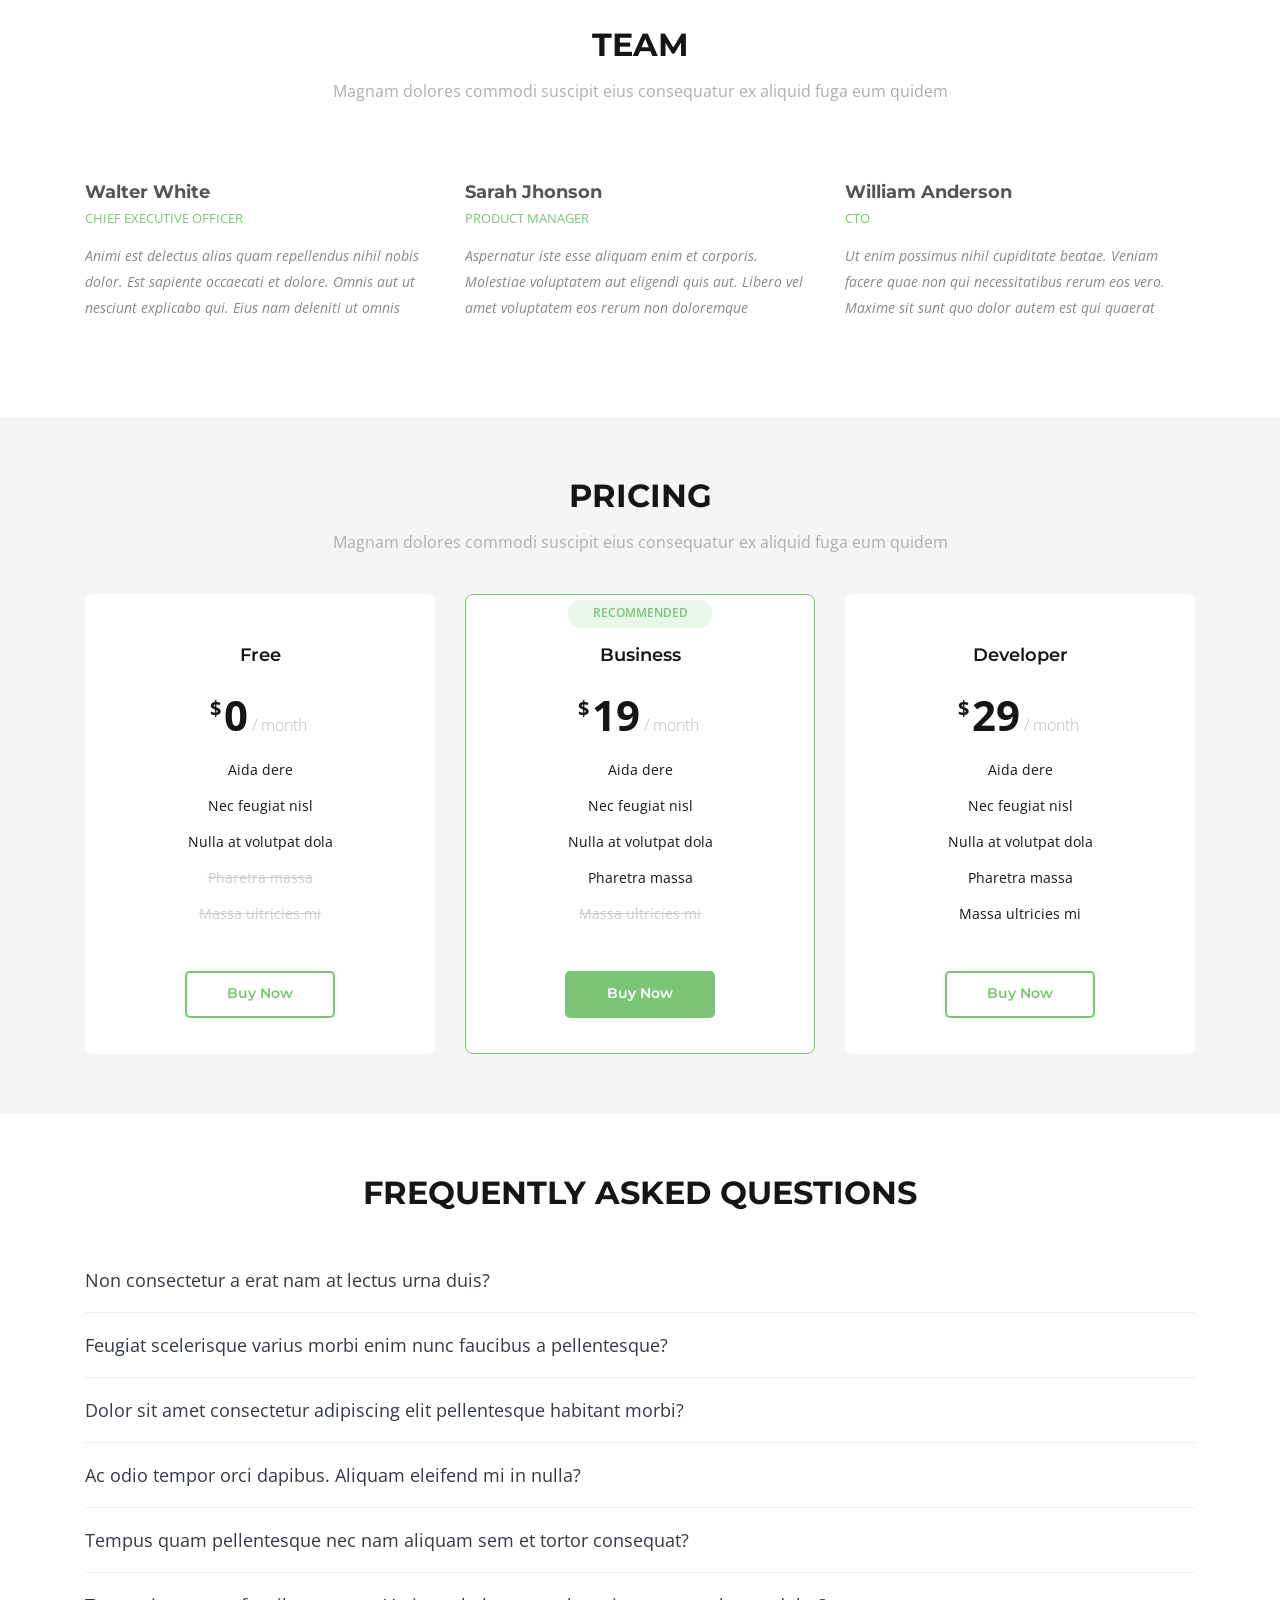
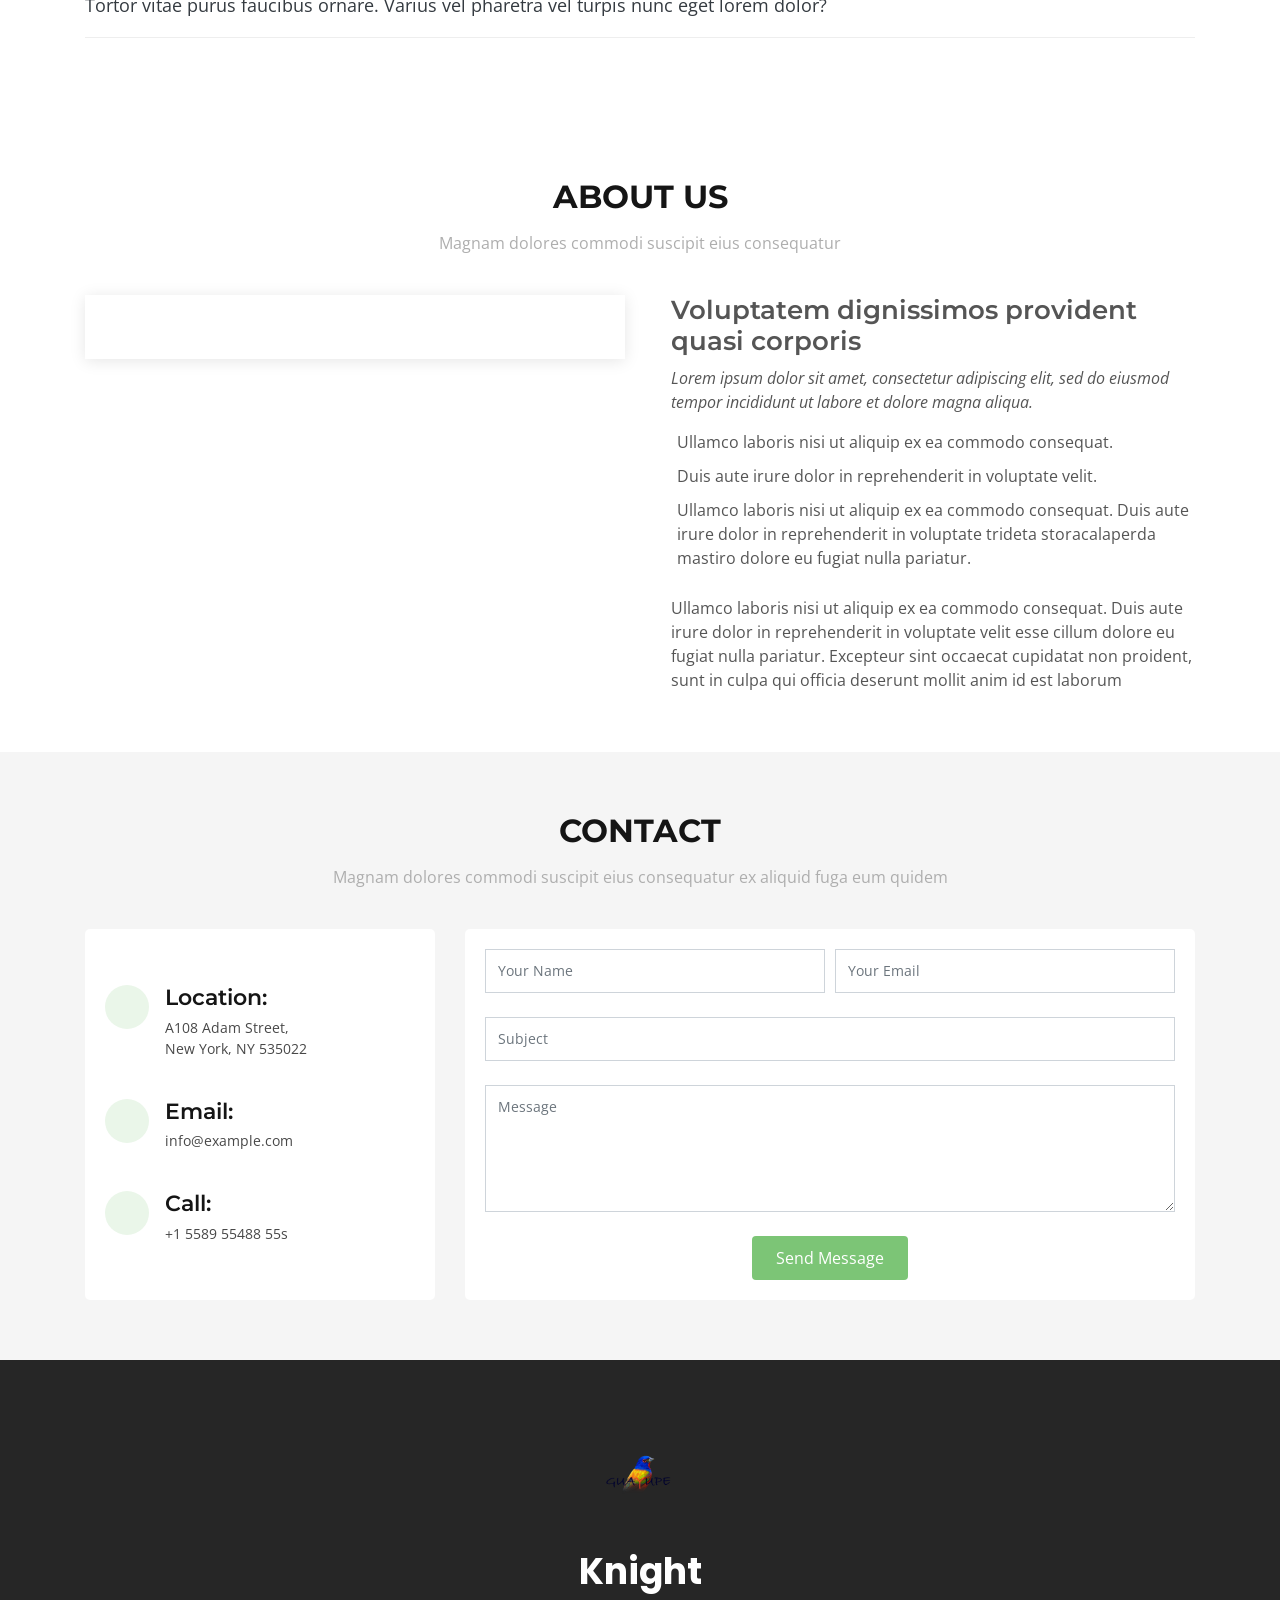
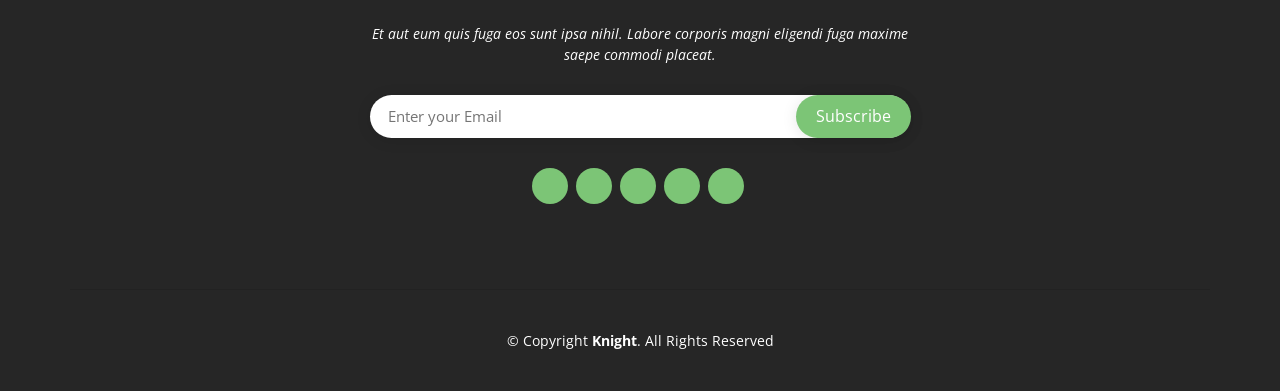
==== commit 928aba05: "videos ok" ====
--- a/index.html
+++ b/index.html
@@ -5,12 +5,12 @@
   <meta charset="utf-8">
   <meta content="width=device-width, initial-scale=1.0" name="viewport">
 
-  <title>Knight Bootstrap Template - Index</title>
+  <title>Guayupe birds</title>
   <meta content="" name="descriptison">
   <meta content="" name="keywords">
 
   <!-- Favicons -->
-  <link href="assets/img/favicon.png" rel="icon">
+  <link href="assets/img/hero-logo.png" rel="icon">
   <link href="assets/img/apple-touch-icon.png" rel="apple-touch-icon">
 
   <!-- Google Fonts -->
@@ -43,7 +43,7 @@
   <section id="hero">
     <div class="hero-container">
       <a href="index.html" class="hero-logo" data-aos="zoom-in" style="z-index: 100;"><img
-          src="assets/img/hero-logo.png" alt=""></a>
+          src="assets/img/hero-logo.png" alt="" width="50%"></a>
       <h1 data-aos="zoom-in" style="z-index: 100;">Welcome To Guayupe birds</h1>
       <h2 data-aos="fade-up" style="z-index: 100;">birds, nature, hostels, photographs and lots of fun</h2>
       <a data-aos="fade-up" href="#about" class="btn-get-started scrollto" style="z-index: 100;">Get Started</a>
@@ -62,7 +62,7 @@
         <a href="index.html"><img src="assets/img/hero-logo.png" alt="" class="img-fluid"></a>
       </div>
 
-      <nav class="nav-menu d-none d-lg-block" style="z-index: 100;">
+      <nav class="nav-menu d-none d-lg-block">
         <ul class="nav-inner">
           <li class="active"><a href="index.html">Home</a></li>
           <li class="drop-down"><a href="">About</a>
@@ -83,7 +83,8 @@
           </li>
           <li><a href="#services">Services</a></li>
 
-          <li class="nav-logo"><a href="index.html"><img src="assets/img/hero-logo.png" alt="" class="img-fluid"></a>
+          <li class="nav-logo" style="width: 50%;"><a href="index.html"><img src="assets/img/hero-logo.png" alt=""
+                class="img-fluid"></a>
           </li>
 
           <li><a href="#portfolio">Portfolio</a></li>
@@ -98,6 +99,675 @@
 
   <main id="main">
 
+
+
+    <!-- ======= Services Section ======= -->
+    <section id="services" class="services">
+      <div class="container">
+
+        <div class="section-title" data-aos="fade-up">
+          <h2>Services</h2>
+          <p>Enjoy a natural paradise</p>
+        </div>
+
+        <div class="row">
+          <div class="col-lg-6 order-2 order-lg-1">
+            <div class="icon-box mt-5 mt-lg-0" data-aos="fade-up">
+              <i class="bx bx-receipt"></i>
+              <h4>Entire home</h4>
+              <p>You’ll have the cottage to yourself.</p>
+            </div>
+            <div class="icon-box mt-5" data-aos="fade-up" data-aos-delay="100">
+              <i class="bx bx-cube-alt"></i>
+              <h4>Enhanced Clean</h4>
+              <p>Excepteur sint occaecat cupidatat non proident, sunt in culpa qui officia deserunt</p>
+            </div>
+            <div class="icon-box mt-5" data-aos="fade-up" data-aos-delay="200">
+              <i class="bx bx-images"></i>
+              <h4>Self check-in</h4>
+              <p>You can check in with the doorman.</p>
+            </div>
+            <div class="icon-box mt-5" data-aos="fade-up" data-aos-delay="300">
+              <i class="bx bx-shield"></i>
+              <h4>Cancellation policy</h4>
+              <p>Add your trip dates to get the cancellation details for this stay.</p>
+            </div>
+          </div>
+          <div class="image col-lg-6 order-1 order-lg-2" style='background-image: url("assets/img/services.jpg");'
+            data-aos="fade-left" data-aos-delay="100"></div>
+        </div>
+
+      </div>
+    </section><!-- End Services Section -->
+
+    <!-- ======= Featured Section ======= -->
+    <section id="featured" class="featured">
+      <div class="container">
+
+        <div class="row">
+          <div class="col-lg-6" data-aos="fade-right">
+            <div class="tab-content">
+              <div class="tab-pane active show" id="tab-1">
+                <figure>
+                  <img src="assets/img/aves-colombia.jpg" alt="" class="img-fluid">
+                </figure>
+              </div>
+              <div class="tab-pane" id="tab-2">
+                <figure>
+                  <img src="assets/img/hostal.jpeg" alt="" class="img-fluid">
+                </figure>
+              </div>
+              <div class="tab-pane" id="tab-3">
+                <figure>
+                  <img src="assets/img/cascadas.jpeg" alt="" class="img-fluid">
+                </figure>
+              </div>
+              <div class="tab-pane" id="tab-4">
+                <figure>
+                  <img src="assets/img/torre.jpg" alt="" class="img-fluid">
+                </figure>
+              </div>
+            </div>
+          </div>
+          <div class="col-lg-6 mt-4 mt-lg-0" data-aos="fade-left">
+            <ul class="nav nav-tabs flex-column">
+              <li class="nav-item">
+                <a class="nav-link active show" data-toggle="tab" href="#tab-1">
+                  <h4>Bird watching</h4>
+                  <p>Guided walks on specialized trails for bird watching</p>
+                </a>
+              </li>
+              <li class="nav-item mt-2">
+                <a class="nav-link" data-toggle="tab" href="#tab-2">
+                  <h4>Hostels</h4>
+                  <p>lodging the best natural paradises</p>
+                </a>
+              </li>
+              <li class="nav-item mt-2">
+                <a class="nav-link" data-toggle="tab" href="#tab-3">
+                  <h4>Waterfalls</h4>
+                  <p>bath in natural waterfalls</p>
+                </a>
+              </li>
+              <li class="nav-item mt-2">
+                <a class="nav-link" data-toggle="tab" href="#tab-4">
+                  <h4>Viewpoints</h4>
+                  <p>ecological viewpoints for photographs</p>
+                </a>
+              </li>
+            </ul>
+          </div>
+        </div>
+
+      </div>
+    </section><!-- End Featured Section -->
+
+    <!-- ======= Why Us Section ======= -->
+    <section id="why-us" class="why-us">
+      <div class="container-fluid">
+
+        <div class="row">
+
+          <div class="col-lg-7 order-2 order-lg-1 d-flex flex-column justify-content-center align-items-stretch">
+
+            <div class="content" data-aos="fade-up">
+              <h3>Eum ipsam laborum deleniti <strong>velit pariatur architecto aut nihil</strong></h3>
+              <p>
+                Lorem ipsum dolor sit amet, consectetur adipiscing elit, sed do eiusmod tempor incididunt ut labore et
+                dolore magna aliqua. Duis aute irure dolor in reprehenderit
+              </p>
+            </div>
+
+            <div class="accordion-list">
+              <ul>
+                <li data-aos="fade-up" data-aos-delay="100">
+                  <a data-toggle="collapse" class="collapse" href="#accordion-list-1"><span>01</span> Non consectetur a
+                    erat nam at lectus urna duis? <i class="bx bx-chevron-down icon-show"></i><i
+                      class="bx bx-chevron-up icon-close"></i></a>
+                  <div id="accordion-list-1" class="collapse show" data-parent=".accordion-list">
+                    <p>
+                      Feugiat pretium nibh ipsum consequat. Tempus iaculis urna id volutpat lacus laoreet non curabitur
+                      gravida. Venenatis lectus magna fringilla urna porttitor rhoncus dolor purus non.
+                    </p>
+                  </div>
+                </li>
+
+                <li data-aos="fade-up" data-aos-delay="200">
+                  <a data-toggle="collapse" href="#accordion-list-2" class="collapsed"><span>02</span> Feugiat
+                    scelerisque varius morbi enim nunc? <i class="bx bx-chevron-down icon-show"></i><i
+                      class="bx bx-chevron-up icon-close"></i></a>
+                  <div id="accordion-list-2" class="collapse" data-parent=".accordion-list">
+                    <p>
+                      Dolor sit amet consectetur adipiscing elit pellentesque habitant morbi. Id interdum velit laoreet
+                      id donec ultrices. Fringilla phasellus faucibus scelerisque eleifend donec pretium. Est
+                      pellentesque elit ullamcorper dignissim. Mauris ultrices eros in cursus turpis massa tincidunt
+                      dui.
+                    </p>
+                  </div>
+                </li>
+
+                <li data-aos="fade-up" data-aos-delay="300">
+                  <a data-toggle="collapse" href="#accordion-list-3" class="collapsed"><span>03</span> Dolor sit amet
+                    consectetur adipiscing elit? <i class="bx bx-chevron-down icon-show"></i><i
+                      class="bx bx-chevron-up icon-close"></i></a>
+                  <div id="accordion-list-3" class="collapse" data-parent=".accordion-list">
+                    <p>
+                      Eleifend mi in nulla posuere sollicitudin aliquam ultrices sagittis orci. Faucibus pulvinar
+                      elementum integer enim. Sem nulla pharetra diam sit amet nisl suscipit. Rutrum tellus pellentesque
+                      eu tincidunt. Lectus urna duis convallis convallis tellus. Urna molestie at elementum eu facilisis
+                      sed odio morbi quis
+                    </p>
+                  </div>
+                </li>
+
+              </ul>
+            </div>
+
+          </div>
+
+          <div class="col-lg-5 order-1 order-lg-2 align-items-stretch video-box"
+            style='background-image: url("assets/img/why-us.jpg");' data-aos="zoom-in">
+            <a href="https://www.youtube.com/watch?v=twjrP4pAmmU" class="venobox play-btn mb-4" data-vbtype="video"
+              data-autoplay="true"></a>
+          </div>
+
+        </div>
+
+      </div>
+    </section><!-- End Why Us Section -->
+
+    <!-- ======= Portfolio Section ======= -->
+    <section id="portfolio" class="portfolio">
+      <div class="container">
+
+        <div class="section-title" data-aos="fade-up">
+          <h2>Portfolio</h2>
+          <p>Magnam dolores commodi suscipit eius consequatur ex aliquid fuga eum quidem</p>
+        </div>
+
+        <div class="row" data-aos="fade-up" data-aos-delay="100">
+          <div class="col-lg-12 d-flex justify-content-center">
+            <ul id="portfolio-flters">
+              <li data-filter="*" class="filter-active">All</li>
+              <li data-filter=".filter-app">App</li>
+              <li data-filter=".filter-card">Card</li>
+              <li data-filter=".filter-web">Web</li>
+            </ul>
+          </div>
+        </div>
+
+        <div class="row portfolio-container" data-aos="fade-up" data-aos-delay="200">
+
+          <div class="col-lg-4 col-md-6 portfolio-item filter-app">
+            <div class="portfolio-wrap">
+              <img src="assets/img/portfolio/portfolio-1.jpg" class="img-fluid" alt="">
+              <div class="portfolio-info">
+                <h4>App 1</h4>
+                <p>App</p>
+                <div class="portfolio-links">
+                  <a href="assets/img/portfolio/portfolio-1.jpg" data-gall="portfolioGallery" class="venobox"
+                    title="App 1"><i class="bx bx-plus"></i></a>
+                  <a href="portfolio-details.html" title="More Details"><i class="bx bx-link"></i></a>
+                </div>
+              </div>
+            </div>
+          </div>
+
+          <div class="col-lg-4 col-md-6 portfolio-item filter-web">
+            <div class="portfolio-wrap">
+              <img src="assets/img/portfolio/portfolio-2.jpg" class="img-fluid" alt="">
+              <div class="portfolio-info">
+                <h4>Web 3</h4>
+                <p>Web</p>
+                <div class="portfolio-links">
+                  <a href="assets/img/portfolio/portfolio-2.jpg" data-gall="portfolioGallery" class="venobox"
+                    title="Web 3"><i class="bx bx-plus"></i></a>
+                  <a href="portfolio-details.html" title="More Details"><i class="bx bx-link"></i></a>
+                </div>
+              </div>
+            </div>
+          </div>
+
+          <div class="col-lg-4 col-md-6 portfolio-item filter-app">
+            <div class="portfolio-wrap">
+              <img src="assets/img/portfolio/portfolio-3.jpg" class="img-fluid" alt="">
+              <div class="portfolio-info">
+                <h4>App 2</h4>
+                <p>App</p>
+                <div class="portfolio-links">
+                  <a href="assets/img/portfolio/portfolio-3.jpg" data-gall="portfolioGallery" class="venobox"
+                    title="App 2"><i class="bx bx-plus"></i></a>
+                  <a href="portfolio-details.html" title="More Details"><i class="bx bx-link"></i></a>
+                </div>
+              </div>
+            </div>
+          </div>
+
+          <div class="col-lg-4 col-md-6 portfolio-item filter-card">
+            <div class="portfolio-wrap">
+              <img src="assets/img/portfolio/portfolio-4.jpg" class="img-fluid" alt="">
+              <div class="portfolio-info">
+                <h4>Card 2</h4>
+                <p>Card</p>
+                <div class="portfolio-links">
+                  <a href="assets/img/portfolio/portfolio-4.jpg" data-gall="portfolioGallery" class="venobox"
+                    title="Card 2"><i class="bx bx-plus"></i></a>
+                  <a href="portfolio-details.html" title="More Details"><i class="bx bx-link"></i></a>
+                </div>
+              </div>
+            </div>
+          </div>
+
+          <div class="col-lg-4 col-md-6 portfolio-item filter-web">
+            <div class="portfolio-wrap">
+              <img src="assets/img/portfolio/portfolio-5.jpg" class="img-fluid" alt="">
+              <div class="portfolio-info">
+                <h4>Web 2</h4>
+                <p>Web</p>
+                <div class="portfolio-links">
+                  <a href="assets/img/portfolio/portfolio-5.jpg" data-gall="portfolioGallery" class="venobox"
+                    title="Web 2"><i class="bx bx-plus"></i></a>
+                  <a href="portfolio-details.html" title="More Details"><i class="bx bx-link"></i></a>
+                </div>
+              </div>
+            </div>
+          </div>
+
+          <div class="col-lg-4 col-md-6 portfolio-item filter-app">
+            <div class="portfolio-wrap">
+              <img src="assets/img/portfolio/portfolio-6.jpg" class="img-fluid" alt="">
+              <div class="portfolio-info">
+                <h4>App 3</h4>
+                <p>App</p>
+                <div class="portfolio-links">
+                  <a href="assets/img/portfolio/portfolio-6.jpg" data-gall="portfolioGallery" class="venobox"
+                    title="App 3"><i class="bx bx-plus"></i></a>
+                  <a href="portfolio-details.html" title="More Details"><i class="bx bx-link"></i></a>
+                </div>
+              </div>
+            </div>
+          </div>
+
+          <div class="col-lg-4 col-md-6 portfolio-item filter-card">
+            <div class="portfolio-wrap">
+              <img src="assets/img/portfolio/portfolio-7.jpg" class="img-fluid" alt="">
+              <div class="portfolio-info">
+                <h4>Card 1</h4>
+                <p>Card</p>
+                <div class="portfolio-links">
+                  <a href="assets/img/portfolio/portfolio-7.jpg" data-gall="portfolioGallery" class="venobox"
+                    title="Card 1"><i class="bx bx-plus"></i></a>
+                  <a href="portfolio-details.html" title="More Details"><i class="bx bx-link"></i></a>
+                </div>
+              </div>
+            </div>
+          </div>
+
+          <div class="col-lg-4 col-md-6 portfolio-item filter-card">
+            <div class="portfolio-wrap">
+              <img src="assets/img/portfolio/portfolio-8.jpg" class="img-fluid" alt="">
+              <div class="portfolio-info">
+                <h4>Card 3</h4>
+                <p>Card</p>
+                <div class="portfolio-links">
+                  <a href="assets/img/portfolio/portfolio-8.jpg" data-gall="portfolioGallery" class="venobox"
+                    title="Card 3"><i class="bx bx-plus"></i></a>
+                  <a href="portfolio-details.html" title="More Details"><i class="bx bx-link"></i></a>
+                </div>
+              </div>
+            </div>
+          </div>
+
+          <div class="col-lg-4 col-md-6 portfolio-item filter-web">
+            <div class="portfolio-wrap">
+              <img src="assets/img/portfolio/portfolio-9.jpg" class="img-fluid" alt="">
+              <div class="portfolio-info">
+                <h4>Web 3</h4>
+                <p>Web</p>
+                <div class="portfolio-links">
+                  <a href="assets/img/portfolio/portfolio-9.jpg" data-gall="portfolioGallery" class="venobox"
+                    title="Web 3"><i class="bx bx-plus"></i></a>
+                  <a href="portfolio-details.html" title="More Details"><i class="bx bx-link"></i></a>
+                </div>
+              </div>
+            </div>
+          </div>
+
+        </div>
+
+      </div>
+    </section><!-- End Portfolio Section -->
+
+    <!-- ======= Testimonials Section ======= -->
+    <section id="testimonials" class="testimonials">
+      <div class="container" data-aos="zoom-in">
+        <div class="quote-icon">
+          <i class="bx bxs-quote-right"></i>
+        </div>
+        <div class="owl-carousel testimonials-carousel">
+
+          <div class="testimonial-item">
+            <p>
+              Proin iaculis purus consequat sem cure digni ssim donec porttitora entum suscipit rhoncus. Accusantium
+              quam, ultricies eget id, aliquam eget nibh et. Maecen aliquam, risus at semper.
+            </p>
+            <img src="assets/img/testimonials/testimonials-1.jpg" class="testimonial-img" alt="">
+            <h3>Saul Goodman</h3>
+            <h4>Ceo &amp; Founder</h4>
+          </div>
+
+          <div class="testimonial-item">
+            <p>
+              Export tempor illum tamen malis malis eram quae irure esse labore quem cillum quid cillum eram malis
+              quorum velit fore eram velit sunt aliqua noster fugiat irure amet legam anim culpa.
+            </p>
+            <img src="assets/img/testimonials/testimonials-2.jpg" class="testimonial-img" alt="">
+            <h3>Sara Wilsson</h3>
+            <h4>Designer</h4>
+          </div>
+
+          <div class="testimonial-item">
+            <p>
+              Enim nisi quem export duis labore cillum quae magna enim sint quorum nulla quem veniam duis minim tempor
+              labore quem eram duis noster aute amet eram fore quis sint minim.
+            </p>
+            <img src="assets/img/testimonials/testimonials-3.jpg" class="testimonial-img" alt="">
+            <h3>Jena Karlis</h3>
+            <h4>Store Owner</h4>
+          </div>
+
+          <div class="testimonial-item">
+            <p>
+              Fugiat enim eram quae cillum dolore dolor amet nulla culpa multos export minim fugiat minim velit minim
+              dolor enim duis veniam ipsum anim magna sunt elit fore quem dolore labore illum veniam.
+            </p>
+            <img src="assets/img/testimonials/testimonials-4.jpg" class="testimonial-img" alt="">
+            <h3>Matt Brandon</h3>
+            <h4>Freelancer</h4>
+          </div>
+
+          <div class="testimonial-item">
+            <p>
+              Quis quorum aliqua sint quem legam fore sunt eram irure aliqua veniam tempor noster veniam enim culpa
+              labore duis sunt culpa nulla illum cillum fugiat legam esse veniam culpa fore nisi cillum quid.
+            </p>
+            <img src="assets/img/testimonials/testimonials-5.jpg" class="testimonial-img" alt="">
+            <h3>John Larson</h3>
+            <h4>Entrepreneur</h4>
+          </div>
+
+        </div>
+
+      </div>
+    </section><!-- End Testimonials Section -->
+
+    <!-- ======= Clients Section ======= -->
+    <section id="clients" class="clients">
+      <div class="container">
+
+        <div class="row">
+
+          <div class="col-lg-2 col-md-4 col-6" data-aos="zoom-in">
+            <img src="assets/img/clients/client-1.png" class="img-fluid" alt="">
+          </div>
+
+          <div class="col-lg-2 col-md-4 col-6" data-aos="zoom-in" data-aos-delay="100">
+            <img src="assets/img/clients/client-2.png" class="img-fluid" alt="">
+          </div>
+
+          <div class="col-lg-2 col-md-4 col-6" data-aos="zoom-in" data-aos-delay="200">
+            <img src="assets/img/clients/client-3.png" class="img-fluid" alt="">
+          </div>
+
+          <div class="col-lg-2 col-md-4 col-6" data-aos="zoom-in" data-aos-delay="300">
+            <img src="assets/img/clients/client-4.png" class="img-fluid" alt="">
+          </div>
+
+          <div class="col-lg-2 col-md-4 col-6" data-aos="zoom-in" data-aos-delay="400">
+            <img src="assets/img/clients/client-5.png" class="img-fluid" alt="">
+          </div>
+
+          <div class="col-lg-2 col-md-4 col-6" data-aos="zoom-in" data-aos-delay="500">
+            <img src="assets/img/clients/client-6.png" class="img-fluid" alt="">
+          </div>
+
+        </div>
+
+      </div>
+    </section><!-- End Clients Section -->
+
+    <!-- ======= Team Section ======= -->
+    <section id="team" class="team">
+      <div class="container">
+
+        <div class="section-title" data-aos="fade-up">
+          <h2>Team</h2>
+          <p>Magnam dolores commodi suscipit eius consequatur ex aliquid fuga eum quidem</p>
+        </div>
+
+        <div class="row">
+
+          <div class="col-lg-4 col-md-6 d-flex align-items-stretch">
+            <div class="member" data-aos="zoom-in">
+              <div class="member-img">
+                <img src="assets/img/team/team-1.jpg" class="img-fluid" alt="">
+                <div class="social">
+                  <a href=""><i class="icofont-twitter"></i></a>
+                  <a href=""><i class="icofont-facebook"></i></a>
+                  <a href=""><i class="icofont-instagram"></i></a>
+                  <a href=""><i class="icofont-linkedin"></i></a>
+                </div>
+              </div>
+              <div class="member-info">
+                <h4>Walter White</h4>
+                <span>Chief Executive Officer</span>
+                <p>Animi est delectus alias quam repellendus nihil nobis dolor. Est sapiente occaecati et dolore. Omnis
+                  aut ut nesciunt explicabo qui. Eius nam deleniti ut omnis</p>
+              </div>
+            </div>
+          </div>
+
+          <div class="col-lg-4 col-md-6 d-flex align-items-stretch">
+            <div class="member" data-aos="zoom-in" data-aos-delay="100">
+              <div class="member-img">
+                <img src="assets/img/team/team-2.jpg" class="img-fluid" alt="">
+                <div class="social">
+                  <a href=""><i class="icofont-twitter"></i></a>
+                  <a href=""><i class="icofont-facebook"></i></a>
+                  <a href=""><i class="icofont-instagram"></i></a>
+                  <a href=""><i class="icofont-linkedin"></i></a>
+                </div>
+              </div>
+              <div class="member-info">
+                <h4>Sarah Jhonson</h4>
+                <span>Product Manager</span>
+                <p>Aspernatur iste esse aliquam enim et corporis. Molestiae voluptatem aut eligendi quis aut. Libero vel
+                  amet voluptatem eos rerum non doloremque</p>
+              </div>
+            </div>
+          </div>
+
+          <div class="col-lg-4 col-md-6 d-flex align-items-stretch">
+            <div class="member" data-aos="zoom-in" data-aos-delay="200">
+              <div class="member-img">
+                <img src="assets/img/team/team-3.jpg" class="img-fluid" alt="">
+                <div class="social">
+                  <a href=""><i class="icofont-twitter"></i></a>
+                  <a href=""><i class="icofont-facebook"></i></a>
+                  <a href=""><i class="icofont-instagram"></i></a>
+                  <a href=""><i class="icofont-linkedin"></i></a>
+                </div>
+              </div>
+              <div class="member-info">
+                <h4>William Anderson</h4>
+                <span>CTO</span>
+                <p>Ut enim possimus nihil cupiditate beatae. Veniam facere quae non qui necessitatibus rerum eos vero.
+                  Maxime sit sunt quo dolor autem est qui quaerat</p>
+              </div>
+            </div>
+          </div>
+
+        </div>
+
+      </div>
+    </section><!-- End Team Section -->
+
+    <!-- ======= Pricing Section ======= -->
+    <section id="pricing" class="pricing section-bg">
+      <div class="container">
+
+        <div class="section-title" data-aos="fade-up">
+          <h2>Pricing</h2>
+          <p>Magnam dolores commodi suscipit eius consequatur ex aliquid fuga eum quidem</p>
+        </div>
+
+        <div class="row">
+
+          <div class="col-lg-4 col-md-6">
+            <div class="box" data-aos="zoom-in" data-aos-delay="100">
+              <h3>Free</h3>
+              <h4><sup>$</sup>0<span> / month</span></h4>
+              <ul>
+                <li>Aida dere</li>
+                <li>Nec feugiat nisl</li>
+                <li>Nulla at volutpat dola</li>
+                <li class="na">Pharetra massa</li>
+                <li class="na">Massa ultricies mi</li>
+              </ul>
+              <div class="btn-wrap">
+                <a href="#" class="btn-buy">Buy Now</a>
+              </div>
+            </div>
+          </div>
+
+          <div class="col-lg-4 col-md-6 mt-4 mt-md-0">
+            <div class="box recommended" data-aos="zoom-in">
+              <span class="recommended-badge">Recommended</span>
+              <h3>Business</h3>
+              <h4><sup>$</sup>19<span> / month</span></h4>
+              <ul>
+                <li>Aida dere</li>
+                <li>Nec feugiat nisl</li>
+                <li>Nulla at volutpat dola</li>
+                <li>Pharetra massa</li>
+                <li class="na">Massa ultricies mi</li>
+              </ul>
+              <div class="btn-wrap">
+                <a href="#" class="btn-buy">Buy Now</a>
+              </div>
+            </div>
+          </div>
+
+          <div class="col-lg-4 col-md-6 mt-4 mt-lg-0">
+            <div class="box" data-aos="zoom-in" data-aos-delay="100">
+              <h3>Developer</h3>
+              <h4><sup>$</sup>29<span> / month</span></h4>
+              <ul>
+                <li>Aida dere</li>
+                <li>Nec feugiat nisl</li>
+                <li>Nulla at volutpat dola</li>
+                <li>Pharetra massa</li>
+                <li>Massa ultricies mi</li>
+              </ul>
+              <div class="btn-wrap">
+                <a href="#" class="btn-buy">Buy Now</a>
+              </div>
+            </div>
+          </div>
+
+        </div>
+
+      </div>
+    </section><!-- End Pricing Section -->
+
+    <!-- ======= Frequently Asked Questions Section ======= -->
+    <section id="faq" class="faq">
+      <div class="container">
+
+        <div class="section-title" data-aos="fade-up">
+          <h2>Frequently Asked Questions</h2>
+        </div>
+
+        <ul class="faq-list">
+
+          <li data-aos="fade-up">
+            <a data-toggle="collapse" class="collapsed" href="#faq1">Non consectetur a erat nam at lectus urna duis? <i
+                class="bx bx-chevron-down icon-show"></i><i class="bx bx-x icon-close"></i></a>
+            <div id="faq1" class="collapse" data-parent=".faq-list">
+              <p>
+                Feugiat pretium nibh ipsum consequat. Tempus iaculis urna id volutpat lacus laoreet non curabitur
+                gravida. Venenatis lectus magna fringilla urna porttitor rhoncus dolor purus non.
+              </p>
+            </div>
+          </li>
+
+          <li data-aos="fade-up" data-aos-delay="100">
+            <a data-toggle="collapse" href="#faq2" class="collapsed">Feugiat scelerisque varius morbi enim nunc faucibus
+              a pellentesque? <i class="bx bx-chevron-down icon-show"></i><i class="bx bx-x icon-close"></i></a>
+            <div id="faq2" class="collapse" data-parent=".faq-list">
+              <p>
+                Dolor sit amet consectetur adipiscing elit pellentesque habitant morbi. Id interdum velit laoreet id
+                donec ultrices. Fringilla phasellus faucibus scelerisque eleifend donec pretium. Est pellentesque elit
+                ullamcorper dignissim. Mauris ultrices eros in cursus turpis massa tincidunt dui.
+              </p>
+            </div>
+          </li>
+
+          <li data-aos="fade-up" data-aos-delay="200">
+            <a data-toggle="collapse" href="#faq3" class="collapsed">Dolor sit amet consectetur adipiscing elit
+              pellentesque habitant morbi? <i class="bx bx-chevron-down icon-show"></i><i
+                class="bx bx-x icon-close"></i></a>
+            <div id="faq3" class="collapse" data-parent=".faq-list">
+              <p>
+                Eleifend mi in nulla posuere sollicitudin aliquam ultrices sagittis orci. Faucibus pulvinar elementum
+                integer enim. Sem nulla pharetra diam sit amet nisl suscipit. Rutrum tellus pellentesque eu tincidunt.
+                Lectus urna duis convallis convallis tellus. Urna molestie at elementum eu facilisis sed odio morbi quis
+              </p>
+            </div>
+          </li>
+
+          <li data-aos="fade-up" data-aos-delay="300">
+            <a data-toggle="collapse" href="#faq4" class="collapsed">Ac odio tempor orci dapibus. Aliquam eleifend mi in
+              nulla? <i class="bx bx-chevron-down icon-show"></i><i class="bx bx-x icon-close"></i></a>
+            <div id="faq4" class="collapse" data-parent=".faq-list">
+              <p>
+                Dolor sit amet consectetur adipiscing elit pellentesque habitant morbi. Id interdum velit laoreet id
+                donec ultrices. Fringilla phasellus faucibus scelerisque eleifend donec pretium. Est pellentesque elit
+                ullamcorper dignissim. Mauris ultrices eros in cursus turpis massa tincidunt dui.
+              </p>
+            </div>
+          </li>
+
+          <li data-aos="fade-up" data-aos-delay="400">
+            <a data-toggle="collapse" href="#faq5" class="collapsed">Tempus quam pellentesque nec nam aliquam sem et
+              tortor consequat? <i class="bx bx-chevron-down icon-show"></i><i class="bx bx-x icon-close"></i></a>
+            <div id="faq5" class="collapse" data-parent=".faq-list">
+              <p>
+                Molestie a iaculis at erat pellentesque adipiscing commodo. Dignissim suspendisse in est ante in. Nunc
+                vel risus commodo viverra maecenas accumsan. Sit amet nisl suscipit adipiscing bibendum est. Purus
+                gravida quis blandit turpis cursus in
+              </p>
+            </div>
+          </li>
+
+          <li data-aos="fade-up" data-aos-delay="500">
+            <a data-toggle="collapse" href="#faq6" class="collapsed">Tortor vitae purus faucibus ornare. Varius vel
+              pharetra vel turpis nunc eget lorem dolor? <i class="bx bx-chevron-down icon-show"></i><i
+                class="bx bx-x icon-close"></i></a>
+            <div id="faq6" class="collapse" data-parent=".faq-list">
+              <p>
+                Laoreet sit amet cursus sit amet dictum sit amet justo. Mauris vitae ultricies leo integer malesuada
+                nunc vel. Tincidunt eget nullam non nisi est sit amet. Turpis nunc eget lorem dolor sed. Ut venenatis
+                tellus in metus vulputate eu scelerisque. Pellentesque diam volutpat commodo sed egestas egestas
+                fringilla phasellus faucibus. Nibh tellus molestie nunc non blandit massa enim nec.
+              </p>
+            </div>
+          </li>
+
+        </ul>
+
+      </div>
+    </section><!-- End Frequently Asked Questions Section -->
     <!-- ======= About Us Section ======= -->
     <section id="about" class="about">
       <div class="container">
@@ -141,675 +811,6 @@
 
       </div>
     </section><!-- End About Us Section -->
-
-    <!-- ======= Services Section ======= -->
-    <section id="services" class="services">
-      <div class="container">
-
-        <div class="section-title" data-aos="fade-up">
-          <h2>Services</h2>
-          <p>Magnam dolores commodi suscipit eius consequatur ex aliquid fuga eum quidem</p>
-        </div>
-
-        <div class="row">
-          <div class="col-lg-6 order-2 order-lg-1">
-            <div class="icon-box mt-5 mt-lg-0" data-aos="fade-up">
-              <i class="bx bx-receipt"></i>
-              <h4>Est labore ad</h4>
-              <p>Consequuntur sunt aut quasi enim aliquam quae harum pariatur laboris nisi ut aliquip</p>
-            </div>
-            <div class="icon-box mt-5" data-aos="fade-up" data-aos-delay="100">
-              <i class="bx bx-cube-alt"></i>
-              <h4>Harum esse qui</h4>
-              <p>Excepteur sint occaecat cupidatat non proident, sunt in culpa qui officia deserunt</p>
-            </div>
-            <div class="icon-box mt-5" data-aos="fade-up" data-aos-delay="200">
-              <i class="bx bx-images"></i>
-              <h4>Aut occaecati</h4>
-              <p>Aut suscipit aut cum nemo deleniti aut omnis. Doloribus ut maiores omnis facere</p>
-            </div>
-            <div class="icon-box mt-5" data-aos="fade-up" data-aos-delay="300">
-              <i class="bx bx-shield"></i>
-              <h4>Beatae veritatis</h4>
-              <p>Expedita veritatis consequuntur nihil tempore laudantium vitae denat pacta</p>
-            </div>
-          </div>
-          <div class="image col-lg-6 order-1 order-lg-2" style='background-image: url("assets/img/services.jpg");'
-            data-aos="fade-left" data-aos-delay="100"></div>
-        </div>
-
-      </div>
-    </section><!-- End Services Section -->
-
-    <!-- ======= Featured Section ======= -->
-    <section id="featured" class="featured">
-      <div class="container">
-
-        <div class="row">
-          <div class="col-lg-6" data-aos="fade-right">
-            <div class="tab-content">
-              <div class="tab-pane active show" id="tab-1">
-                <figure>
-                  <img src="assets/img/featured-1.png" alt="" class="img-fluid">
-                </figure>
-              </div>
-              <div class="tab-pane" id="tab-2">
-                <figure>
-                  <img src="assets/img/featured-2.png" alt="" class="img-fluid">
-                </figure>
-              </div>
-              <div class="tab-pane" id="tab-3">
-                <figure>
-                  <img src="assets/img/featured-3.png" alt="" class="img-fluid">
-                </figure>
-              </div>
-              <div class="tab-pane" id="tab-4">
-                <figure>
-                  <img src="assets/img/featured-4.png" alt="" class="img-fluid">
-                </figure>
-              </div>
-            </div>
-          </div>
-          <div class="col-lg-6 mt-4 mt-lg-0" data-aos="fade-left">
-            <ul class="nav nav-tabs flex-column">
-              <li class="nav-item">
-                <a class="nav-link active show" data-toggle="tab" href="#tab-1">
-                  <h4>Modi sit est</h4>
-                  <p>Quis excepturi porro totam sint earum quo nulla perspiciatis eius.</p>
-                </a>
-              </li>
-              <li class="nav-item mt-2">
-                <a class="nav-link" data-toggle="tab" href="#tab-2">
-                  <h4>Unde praesentium sed</h4>
-                  <p>Voluptas vel esse repudiandae quo excepturi.</p>
-                </a>
-              </li>
-              <li class="nav-item mt-2">
-                <a class="nav-link" data-toggle="tab" href="#tab-3">
-                  <h4>Pariatur explicabo vel</h4>
-                  <p>Velit veniam ipsa sit nihil blanditiis mollitia natus.</p>
-                </a>
-              </li>
-              <li class="nav-item mt-2">
-                <a class="nav-link" data-toggle="tab" href="#tab-4">
-                  <h4>Nostrum qui quasi</h4>
-                  <p>Ratione hic sapiente nostrum doloremque illum nulla praesentium id</p>
-                </a>
-              </li>
-            </ul>
-          </div>
-        </div>
-
-      </div>
-    </section><!-- End Featured Section -->
-
-    <!-- ======= Why Us Section ======= -->
-    <section id="why-us" class="why-us">
-      <div class="container-fluid">
-
-        <div class="row">
-
-          <div class="col-lg-7 order-2 order-lg-1 d-flex flex-column justify-content-center align-items-stretch">
-
-            <div class="content" data-aos="fade-up">
-              <h3>Eum ipsam laborum deleniti <strong>velit pariatur architecto aut nihil</strong></h3>
-              <p>
-                Lorem ipsum dolor sit amet, consectetur adipiscing elit, sed do eiusmod tempor incididunt ut labore et
-                dolore magna aliqua. Duis aute irure dolor in reprehenderit
-              </p>
-            </div>
-
-            <div class="accordion-list">
-              <ul>
-                <li data-aos="fade-up" data-aos-delay="100">
-                  <a data-toggle="collapse" class="collapse" href="#accordion-list-1"><span>01</span> Non consectetur a
-                    erat nam at lectus urna duis? <i class="bx bx-chevron-down icon-show"></i><i
-                      class="bx bx-chevron-up icon-close"></i></a>
-                  <div id="accordion-list-1" class="collapse show" data-parent=".accordion-list">
-                    <p>
-                      Feugiat pretium nibh ipsum consequat. Tempus iaculis urna id volutpat lacus laoreet non curabitur
-                      gravida. Venenatis lectus magna fringilla urna porttitor rhoncus dolor purus non.
-                    </p>
-                  </div>
-                </li>
-
-                <li data-aos="fade-up" data-aos-delay="200">
-                  <a data-toggle="collapse" href="#accordion-list-2" class="collapsed"><span>02</span> Feugiat
-                    scelerisque varius morbi enim nunc? <i class="bx bx-chevron-down icon-show"></i><i
-                      class="bx bx-chevron-up icon-close"></i></a>
-                  <div id="accordion-list-2" class="collapse" data-parent=".accordion-list">
-                    <p>
-                      Dolor sit amet consectetur adipiscing elit pellentesque habitant morbi. Id interdum velit laoreet
-                      id donec ultrices. Fringilla phasellus faucibus scelerisque eleifend donec pretium. Est
-                      pellentesque elit ullamcorper dignissim. Mauris ultrices eros in cursus turpis massa tincidunt
-                      dui.
-                    </p>
-                  </div>
-                </li>
-
-                <li data-aos="fade-up" data-aos-delay="300">
-                  <a data-toggle="collapse" href="#accordion-list-3" class="collapsed"><span>03</span> Dolor sit amet
-                    consectetur adipiscing elit? <i class="bx bx-chevron-down icon-show"></i><i
-                      class="bx bx-chevron-up icon-close"></i></a>
-                  <div id="accordion-list-3" class="collapse" data-parent=".accordion-list">
-                    <p>
-                      Eleifend mi in nulla posuere sollicitudin aliquam ultrices sagittis orci. Faucibus pulvinar
-                      elementum integer enim. Sem nulla pharetra diam sit amet nisl suscipit. Rutrum tellus pellentesque
-                      eu tincidunt. Lectus urna duis convallis convallis tellus. Urna molestie at elementum eu facilisis
-                      sed odio morbi quis
-                    </p>
-                  </div>
-                </li>
-
-              </ul>
-            </div>
-
-          </div>
-
-          <div class="col-lg-5 order-1 order-lg-2 align-items-stretch video-box"
-            style='background-image: url("assets/img/why-us.jpg");' data-aos="zoom-in">
-            <a href="https://www.youtube.com/watch?v=LIqQNG_q2us" class="venobox play-btn mb-4" data-vbtype="video"
-              data-autoplay="true"></a>
-          </div>
-
-        </div>
-
-      </div>
-    </section><!-- End Why Us Section -->
-
-    <!-- ======= Portfolio Section ======= -->
-    <section id="portfolio" class="portfolio">
-      <div class="container">
-
-        <div class="section-title" data-aos="fade-up">
-          <h2>Portfolio</h2>
-          <p>Magnam dolores commodi suscipit eius consequatur ex aliquid fuga eum quidem</p>
-        </div>
-
-        <div class="row" data-aos="fade-up" data-aos-delay="100">
-          <div class="col-lg-12 d-flex justify-content-center">
-            <ul id="portfolio-flters">
-              <li data-filter="*" class="filter-active">All</li>
-              <li data-filter=".filter-app">App</li>
-              <li data-filter=".filter-card">Card</li>
-              <li data-filter=".filter-web">Web</li>
-            </ul>
-          </div>
-        </div>
-
-        <div class="row portfolio-container" data-aos="fade-up" data-aos-delay="200">
-
-          <div class="col-lg-4 col-md-6 portfolio-item filter-app">
-            <div class="portfolio-wrap">
-              <img src="assets/img/portfolio/portfolio-1.jpg" class="img-fluid" alt="">
-              <div class="portfolio-info">
-                <h4>App 1</h4>
-                <p>App</p>
-                <div class="portfolio-links">
-                  <a href="assets/img/portfolio/portfolio-1.jpg" data-gall="portfolioGallery" class="venobox"
-                    title="App 1"><i class="bx bx-plus"></i></a>
-                  <a href="portfolio-details.html" title="More Details"><i class="bx bx-link"></i></a>
-                </div>
-              </div>
-            </div>
-          </div>
-
-          <div class="col-lg-4 col-md-6 portfolio-item filter-web">
-            <div class="portfolio-wrap">
-              <img src="assets/img/portfolio/portfolio-2.jpg" class="img-fluid" alt="">
-              <div class="portfolio-info">
-                <h4>Web 3</h4>
-                <p>Web</p>
-                <div class="portfolio-links">
-                  <a href="assets/img/portfolio/portfolio-2.jpg" data-gall="portfolioGallery" class="venobox"
-                    title="Web 3"><i class="bx bx-plus"></i></a>
-                  <a href="portfolio-details.html" title="More Details"><i class="bx bx-link"></i></a>
-                </div>
-              </div>
-            </div>
-          </div>
-
-          <div class="col-lg-4 col-md-6 portfolio-item filter-app">
-            <div class="portfolio-wrap">
-              <img src="assets/img/portfolio/portfolio-3.jpg" class="img-fluid" alt="">
-              <div class="portfolio-info">
-                <h4>App 2</h4>
-                <p>App</p>
-                <div class="portfolio-links">
-                  <a href="assets/img/portfolio/portfolio-3.jpg" data-gall="portfolioGallery" class="venobox"
-                    title="App 2"><i class="bx bx-plus"></i></a>
-                  <a href="portfolio-details.html" title="More Details"><i class="bx bx-link"></i></a>
-                </div>
-              </div>
-            </div>
-          </div>
-
-          <div class="col-lg-4 col-md-6 portfolio-item filter-card">
-            <div class="portfolio-wrap">
-              <img src="assets/img/portfolio/portfolio-4.jpg" class="img-fluid" alt="">
-              <div class="portfolio-info">
-                <h4>Card 2</h4>
-                <p>Card</p>
-                <div class="portfolio-links">
-                  <a href="assets/img/portfolio/portfolio-4.jpg" data-gall="portfolioGallery" class="venobox"
-                    title="Card 2"><i class="bx bx-plus"></i></a>
-                  <a href="portfolio-details.html" title="More Details"><i class="bx bx-link"></i></a>
-                </div>
-              </div>
-            </div>
-          </div>
-
-          <div class="col-lg-4 col-md-6 portfolio-item filter-web">
-            <div class="portfolio-wrap">
-              <img src="assets/img/portfolio/portfolio-5.jpg" class="img-fluid" alt="">
-              <div class="portfolio-info">
-                <h4>Web 2</h4>
-                <p>Web</p>
-                <div class="portfolio-links">
-                  <a href="assets/img/portfolio/portfolio-5.jpg" data-gall="portfolioGallery" class="venobox"
-                    title="Web 2"><i class="bx bx-plus"></i></a>
-                  <a href="portfolio-details.html" title="More Details"><i class="bx bx-link"></i></a>
-                </div>
-              </div>
-            </div>
-          </div>
-
-          <div class="col-lg-4 col-md-6 portfolio-item filter-app">
-            <div class="portfolio-wrap">
-              <img src="assets/img/portfolio/portfolio-6.jpg" class="img-fluid" alt="">
-              <div class="portfolio-info">
-                <h4>App 3</h4>
-                <p>App</p>
-                <div class="portfolio-links">
-                  <a href="assets/img/portfolio/portfolio-6.jpg" data-gall="portfolioGallery" class="venobox"
-                    title="App 3"><i class="bx bx-plus"></i></a>
-                  <a href="portfolio-details.html" title="More Details"><i class="bx bx-link"></i></a>
-                </div>
-              </div>
-            </div>
-          </div>
-
-          <div class="col-lg-4 col-md-6 portfolio-item filter-card">
-            <div class="portfolio-wrap">
-              <img src="assets/img/portfolio/portfolio-7.jpg" class="img-fluid" alt="">
-              <div class="portfolio-info">
-                <h4>Card 1</h4>
-                <p>Card</p>
-                <div class="portfolio-links">
-                  <a href="assets/img/portfolio/portfolio-7.jpg" data-gall="portfolioGallery" class="venobox"
-                    title="Card 1"><i class="bx bx-plus"></i></a>
-                  <a href="portfolio-details.html" title="More Details"><i class="bx bx-link"></i></a>
-                </div>
-              </div>
-            </div>
-          </div>
-
-          <div class="col-lg-4 col-md-6 portfolio-item filter-card">
-            <div class="portfolio-wrap">
-              <img src="assets/img/portfolio/portfolio-8.jpg" class="img-fluid" alt="">
-              <div class="portfolio-info">
-                <h4>Card 3</h4>
-                <p>Card</p>
-                <div class="portfolio-links">
-                  <a href="assets/img/portfolio/portfolio-8.jpg" data-gall="portfolioGallery" class="venobox"
-                    title="Card 3"><i class="bx bx-plus"></i></a>
-                  <a href="portfolio-details.html" title="More Details"><i class="bx bx-link"></i></a>
-                </div>
-              </div>
-            </div>
-          </div>
-
-          <div class="col-lg-4 col-md-6 portfolio-item filter-web">
-            <div class="portfolio-wrap">
-              <img src="assets/img/portfolio/portfolio-9.jpg" class="img-fluid" alt="">
-              <div class="portfolio-info">
-                <h4>Web 3</h4>
-                <p>Web</p>
-                <div class="portfolio-links">
-                  <a href="assets/img/portfolio/portfolio-9.jpg" data-gall="portfolioGallery" class="venobox"
-                    title="Web 3"><i class="bx bx-plus"></i></a>
-                  <a href="portfolio-details.html" title="More Details"><i class="bx bx-link"></i></a>
-                </div>
-              </div>
-            </div>
-          </div>
-
-        </div>
-
-      </div>
-    </section><!-- End Portfolio Section -->
-
-    <!-- ======= Testimonials Section ======= -->
-    <section id="testimonials" class="testimonials">
-      <div class="container" data-aos="zoom-in">
-        <div class="quote-icon">
-          <i class="bx bxs-quote-right"></i>
-        </div>
-        <div class="owl-carousel testimonials-carousel">
-
-          <div class="testimonial-item">
-            <p>
-              Proin iaculis purus consequat sem cure digni ssim donec porttitora entum suscipit rhoncus. Accusantium
-              quam, ultricies eget id, aliquam eget nibh et. Maecen aliquam, risus at semper.
-            </p>
-            <img src="assets/img/testimonials/testimonials-1.jpg" class="testimonial-img" alt="">
-            <h3>Saul Goodman</h3>
-            <h4>Ceo &amp; Founder</h4>
-          </div>
-
-          <div class="testimonial-item">
-            <p>
-              Export tempor illum tamen malis malis eram quae irure esse labore quem cillum quid cillum eram malis
-              quorum velit fore eram velit sunt aliqua noster fugiat irure amet legam anim culpa.
-            </p>
-            <img src="assets/img/testimonials/testimonials-2.jpg" class="testimonial-img" alt="">
-            <h3>Sara Wilsson</h3>
-            <h4>Designer</h4>
-          </div>
-
-          <div class="testimonial-item">
-            <p>
-              Enim nisi quem export duis labore cillum quae magna enim sint quorum nulla quem veniam duis minim tempor
-              labore quem eram duis noster aute amet eram fore quis sint minim.
-            </p>
-            <img src="assets/img/testimonials/testimonials-3.jpg" class="testimonial-img" alt="">
-            <h3>Jena Karlis</h3>
-            <h4>Store Owner</h4>
-          </div>
-
-          <div class="testimonial-item">
-            <p>
-              Fugiat enim eram quae cillum dolore dolor amet nulla culpa multos export minim fugiat minim velit minim
-              dolor enim duis veniam ipsum anim magna sunt elit fore quem dolore labore illum veniam.
-            </p>
-            <img src="assets/img/testimonials/testimonials-4.jpg" class="testimonial-img" alt="">
-            <h3>Matt Brandon</h3>
-            <h4>Freelancer</h4>
-          </div>
-
-          <div class="testimonial-item">
-            <p>
-              Quis quorum aliqua sint quem legam fore sunt eram irure aliqua veniam tempor noster veniam enim culpa
-              labore duis sunt culpa nulla illum cillum fugiat legam esse veniam culpa fore nisi cillum quid.
-            </p>
-            <img src="assets/img/testimonials/testimonials-5.jpg" class="testimonial-img" alt="">
-            <h3>John Larson</h3>
-            <h4>Entrepreneur</h4>
-          </div>
-
-        </div>
-
-      </div>
-    </section><!-- End Testimonials Section -->
-
-    <!-- ======= Clients Section ======= -->
-    <section id="clients" class="clients">
-      <div class="container">
-
-        <div class="row">
-
-          <div class="col-lg-2 col-md-4 col-6" data-aos="zoom-in">
-            <img src="assets/img/clients/client-1.png" class="img-fluid" alt="">
-          </div>
-
-          <div class="col-lg-2 col-md-4 col-6" data-aos="zoom-in" data-aos-delay="100">
-            <img src="assets/img/clients/client-2.png" class="img-fluid" alt="">
-          </div>
-
-          <div class="col-lg-2 col-md-4 col-6" data-aos="zoom-in" data-aos-delay="200">
-            <img src="assets/img/clients/client-3.png" class="img-fluid" alt="">
-          </div>
-
-          <div class="col-lg-2 col-md-4 col-6" data-aos="zoom-in" data-aos-delay="300">
-            <img src="assets/img/clients/client-4.png" class="img-fluid" alt="">
-          </div>
-
-          <div class="col-lg-2 col-md-4 col-6" data-aos="zoom-in" data-aos-delay="400">
-            <img src="assets/img/clients/client-5.png" class="img-fluid" alt="">
-          </div>
-
-          <div class="col-lg-2 col-md-4 col-6" data-aos="zoom-in" data-aos-delay="500">
-            <img src="assets/img/clients/client-6.png" class="img-fluid" alt="">
-          </div>
-
-        </div>
-
-      </div>
-    </section><!-- End Clients Section -->
-
-    <!-- ======= Team Section ======= -->
-    <section id="team" class="team">
-      <div class="container">
-
-        <div class="section-title" data-aos="fade-up">
-          <h2>Team</h2>
-          <p>Magnam dolores commodi suscipit eius consequatur ex aliquid fuga eum quidem</p>
-        </div>
-
-        <div class="row">
-
-          <div class="col-lg-4 col-md-6 d-flex align-items-stretch">
-            <div class="member" data-aos="zoom-in">
-              <div class="member-img">
-                <img src="assets/img/team/team-1.jpg" class="img-fluid" alt="">
-                <div class="social">
-                  <a href=""><i class="icofont-twitter"></i></a>
-                  <a href=""><i class="icofont-facebook"></i></a>
-                  <a href=""><i class="icofont-instagram"></i></a>
-                  <a href=""><i class="icofont-linkedin"></i></a>
-                </div>
-              </div>
-              <div class="member-info">
-                <h4>Walter White</h4>
-                <span>Chief Executive Officer</span>
-                <p>Animi est delectus alias quam repellendus nihil nobis dolor. Est sapiente occaecati et dolore. Omnis
-                  aut ut nesciunt explicabo qui. Eius nam deleniti ut omnis</p>
-              </div>
-            </div>
-          </div>
-
-          <div class="col-lg-4 col-md-6 d-flex align-items-stretch">
-            <div class="member" data-aos="zoom-in" data-aos-delay="100">
-              <div class="member-img">
-                <img src="assets/img/team/team-2.jpg" class="img-fluid" alt="">
-                <div class="social">
-                  <a href=""><i class="icofont-twitter"></i></a>
-                  <a href=""><i class="icofont-facebook"></i></a>
-                  <a href=""><i class="icofont-instagram"></i></a>
-                  <a href=""><i class="icofont-linkedin"></i></a>
-                </div>
-              </div>
-              <div class="member-info">
-                <h4>Sarah Jhonson</h4>
-                <span>Product Manager</span>
-                <p>Aspernatur iste esse aliquam enim et corporis. Molestiae voluptatem aut eligendi quis aut. Libero vel
-                  amet voluptatem eos rerum non doloremque</p>
-              </div>
-            </div>
-          </div>
-
-          <div class="col-lg-4 col-md-6 d-flex align-items-stretch">
-            <div class="member" data-aos="zoom-in" data-aos-delay="200">
-              <div class="member-img">
-                <img src="assets/img/team/team-3.jpg" class="img-fluid" alt="">
-                <div class="social">
-                  <a href=""><i class="icofont-twitter"></i></a>
-                  <a href=""><i class="icofont-facebook"></i></a>
-                  <a href=""><i class="icofont-instagram"></i></a>
-                  <a href=""><i class="icofont-linkedin"></i></a>
-                </div>
-              </div>
-              <div class="member-info">
-                <h4>William Anderson</h4>
-                <span>CTO</span>
-                <p>Ut enim possimus nihil cupiditate beatae. Veniam facere quae non qui necessitatibus rerum eos vero.
-                  Maxime sit sunt quo dolor autem est qui quaerat</p>
-              </div>
-            </div>
-          </div>
-
-        </div>
-
-      </div>
-    </section><!-- End Team Section -->
-
-    <!-- ======= Pricing Section ======= -->
-    <section id="pricing" class="pricing section-bg">
-      <div class="container">
-
-        <div class="section-title" data-aos="fade-up">
-          <h2>Pricing</h2>
-          <p>Magnam dolores commodi suscipit eius consequatur ex aliquid fuga eum quidem</p>
-        </div>
-
-        <div class="row">
-
-          <div class="col-lg-4 col-md-6">
-            <div class="box" data-aos="zoom-in" data-aos-delay="100">
-              <h3>Free</h3>
-              <h4><sup>$</sup>0<span> / month</span></h4>
-              <ul>
-                <li>Aida dere</li>
-                <li>Nec feugiat nisl</li>
-                <li>Nulla at volutpat dola</li>
-                <li class="na">Pharetra massa</li>
-                <li class="na">Massa ultricies mi</li>
-              </ul>
-              <div class="btn-wrap">
-                <a href="#" class="btn-buy">Buy Now</a>
-              </div>
-            </div>
-          </div>
-
-          <div class="col-lg-4 col-md-6 mt-4 mt-md-0">
-            <div class="box recommended" data-aos="zoom-in">
-              <span class="recommended-badge">Recommended</span>
-              <h3>Business</h3>
-              <h4><sup>$</sup>19<span> / month</span></h4>
-              <ul>
-                <li>Aida dere</li>
-                <li>Nec feugiat nisl</li>
-                <li>Nulla at volutpat dola</li>
-                <li>Pharetra massa</li>
-                <li class="na">Massa ultricies mi</li>
-              </ul>
-              <div class="btn-wrap">
-                <a href="#" class="btn-buy">Buy Now</a>
-              </div>
-            </div>
-          </div>
-
-          <div class="col-lg-4 col-md-6 mt-4 mt-lg-0">
-            <div class="box" data-aos="zoom-in" data-aos-delay="100">
-              <h3>Developer</h3>
-              <h4><sup>$</sup>29<span> / month</span></h4>
-              <ul>
-                <li>Aida dere</li>
-                <li>Nec feugiat nisl</li>
-                <li>Nulla at volutpat dola</li>
-                <li>Pharetra massa</li>
-                <li>Massa ultricies mi</li>
-              </ul>
-              <div class="btn-wrap">
-                <a href="#" class="btn-buy">Buy Now</a>
-              </div>
-            </div>
-          </div>
-
-        </div>
-
-      </div>
-    </section><!-- End Pricing Section -->
-
-    <!-- ======= Frequently Asked Questions Section ======= -->
-    <section id="faq" class="faq">
-      <div class="container">
-
-        <div class="section-title" data-aos="fade-up">
-          <h2>Frequently Asked Questions</h2>
-        </div>
-
-        <ul class="faq-list">
-
-          <li data-aos="fade-up">
-            <a data-toggle="collapse" class="collapsed" href="#faq1">Non consectetur a erat nam at lectus urna duis? <i
-                class="bx bx-chevron-down icon-show"></i><i class="bx bx-x icon-close"></i></a>
-            <div id="faq1" class="collapse" data-parent=".faq-list">
-              <p>
-                Feugiat pretium nibh ipsum consequat. Tempus iaculis urna id volutpat lacus laoreet non curabitur
-                gravida. Venenatis lectus magna fringilla urna porttitor rhoncus dolor purus non.
-              </p>
-            </div>
-          </li>
-
-          <li data-aos="fade-up" data-aos-delay="100">
-            <a data-toggle="collapse" href="#faq2" class="collapsed">Feugiat scelerisque varius morbi enim nunc faucibus
-              a pellentesque? <i class="bx bx-chevron-down icon-show"></i><i class="bx bx-x icon-close"></i></a>
-            <div id="faq2" class="collapse" data-parent=".faq-list">
-              <p>
-                Dolor sit amet consectetur adipiscing elit pellentesque habitant morbi. Id interdum velit laoreet id
-                donec ultrices. Fringilla phasellus faucibus scelerisque eleifend donec pretium. Est pellentesque elit
-                ullamcorper dignissim. Mauris ultrices eros in cursus turpis massa tincidunt dui.
-              </p>
-            </div>
-          </li>
-
-          <li data-aos="fade-up" data-aos-delay="200">
-            <a data-toggle="collapse" href="#faq3" class="collapsed">Dolor sit amet consectetur adipiscing elit
-              pellentesque habitant morbi? <i class="bx bx-chevron-down icon-show"></i><i
-                class="bx bx-x icon-close"></i></a>
-            <div id="faq3" class="collapse" data-parent=".faq-list">
-              <p>
-                Eleifend mi in nulla posuere sollicitudin aliquam ultrices sagittis orci. Faucibus pulvinar elementum
-                integer enim. Sem nulla pharetra diam sit amet nisl suscipit. Rutrum tellus pellentesque eu tincidunt.
-                Lectus urna duis convallis convallis tellus. Urna molestie at elementum eu facilisis sed odio morbi quis
-              </p>
-            </div>
-          </li>
-
-          <li data-aos="fade-up" data-aos-delay="300">
-            <a data-toggle="collapse" href="#faq4" class="collapsed">Ac odio tempor orci dapibus. Aliquam eleifend mi in
-              nulla? <i class="bx bx-chevron-down icon-show"></i><i class="bx bx-x icon-close"></i></a>
-            <div id="faq4" class="collapse" data-parent=".faq-list">
-              <p>
-                Dolor sit amet consectetur adipiscing elit pellentesque habitant morbi. Id interdum velit laoreet id
-                donec ultrices. Fringilla phasellus faucibus scelerisque eleifend donec pretium. Est pellentesque elit
-                ullamcorper dignissim. Mauris ultrices eros in cursus turpis massa tincidunt dui.
-              </p>
-            </div>
-          </li>
-
-          <li data-aos="fade-up" data-aos-delay="400">
-            <a data-toggle="collapse" href="#faq5" class="collapsed">Tempus quam pellentesque nec nam aliquam sem et
-              tortor consequat? <i class="bx bx-chevron-down icon-show"></i><i class="bx bx-x icon-close"></i></a>
-            <div id="faq5" class="collapse" data-parent=".faq-list">
-              <p>
-                Molestie a iaculis at erat pellentesque adipiscing commodo. Dignissim suspendisse in est ante in. Nunc
-                vel risus commodo viverra maecenas accumsan. Sit amet nisl suscipit adipiscing bibendum est. Purus
-                gravida quis blandit turpis cursus in
-              </p>
-            </div>
-          </li>
-
-          <li data-aos="fade-up" data-aos-delay="500">
-            <a data-toggle="collapse" href="#faq6" class="collapsed">Tortor vitae purus faucibus ornare. Varius vel
-              pharetra vel turpis nunc eget lorem dolor? <i class="bx bx-chevron-down icon-show"></i><i
-                class="bx bx-x icon-close"></i></a>
-            <div id="faq6" class="collapse" data-parent=".faq-list">
-              <p>
-                Laoreet sit amet cursus sit amet dictum sit amet justo. Mauris vitae ultricies leo integer malesuada
-                nunc vel. Tincidunt eget nullam non nisi est sit amet. Turpis nunc eget lorem dolor sed. Ut venenatis
-                tellus in metus vulputate eu scelerisque. Pellentesque diam volutpat commodo sed egestas egestas
-                fringilla phasellus faucibus. Nibh tellus molestie nunc non blandit massa enim nec.
-              </p>
-            </div>
-          </li>
-
-        </ul>
-
-      </div>
-    </section><!-- End Frequently Asked Questions Section -->
-
     <!-- ======= Contact Section ======= -->
     <section id="contact" class="contact section-bg">
       <div class="container">
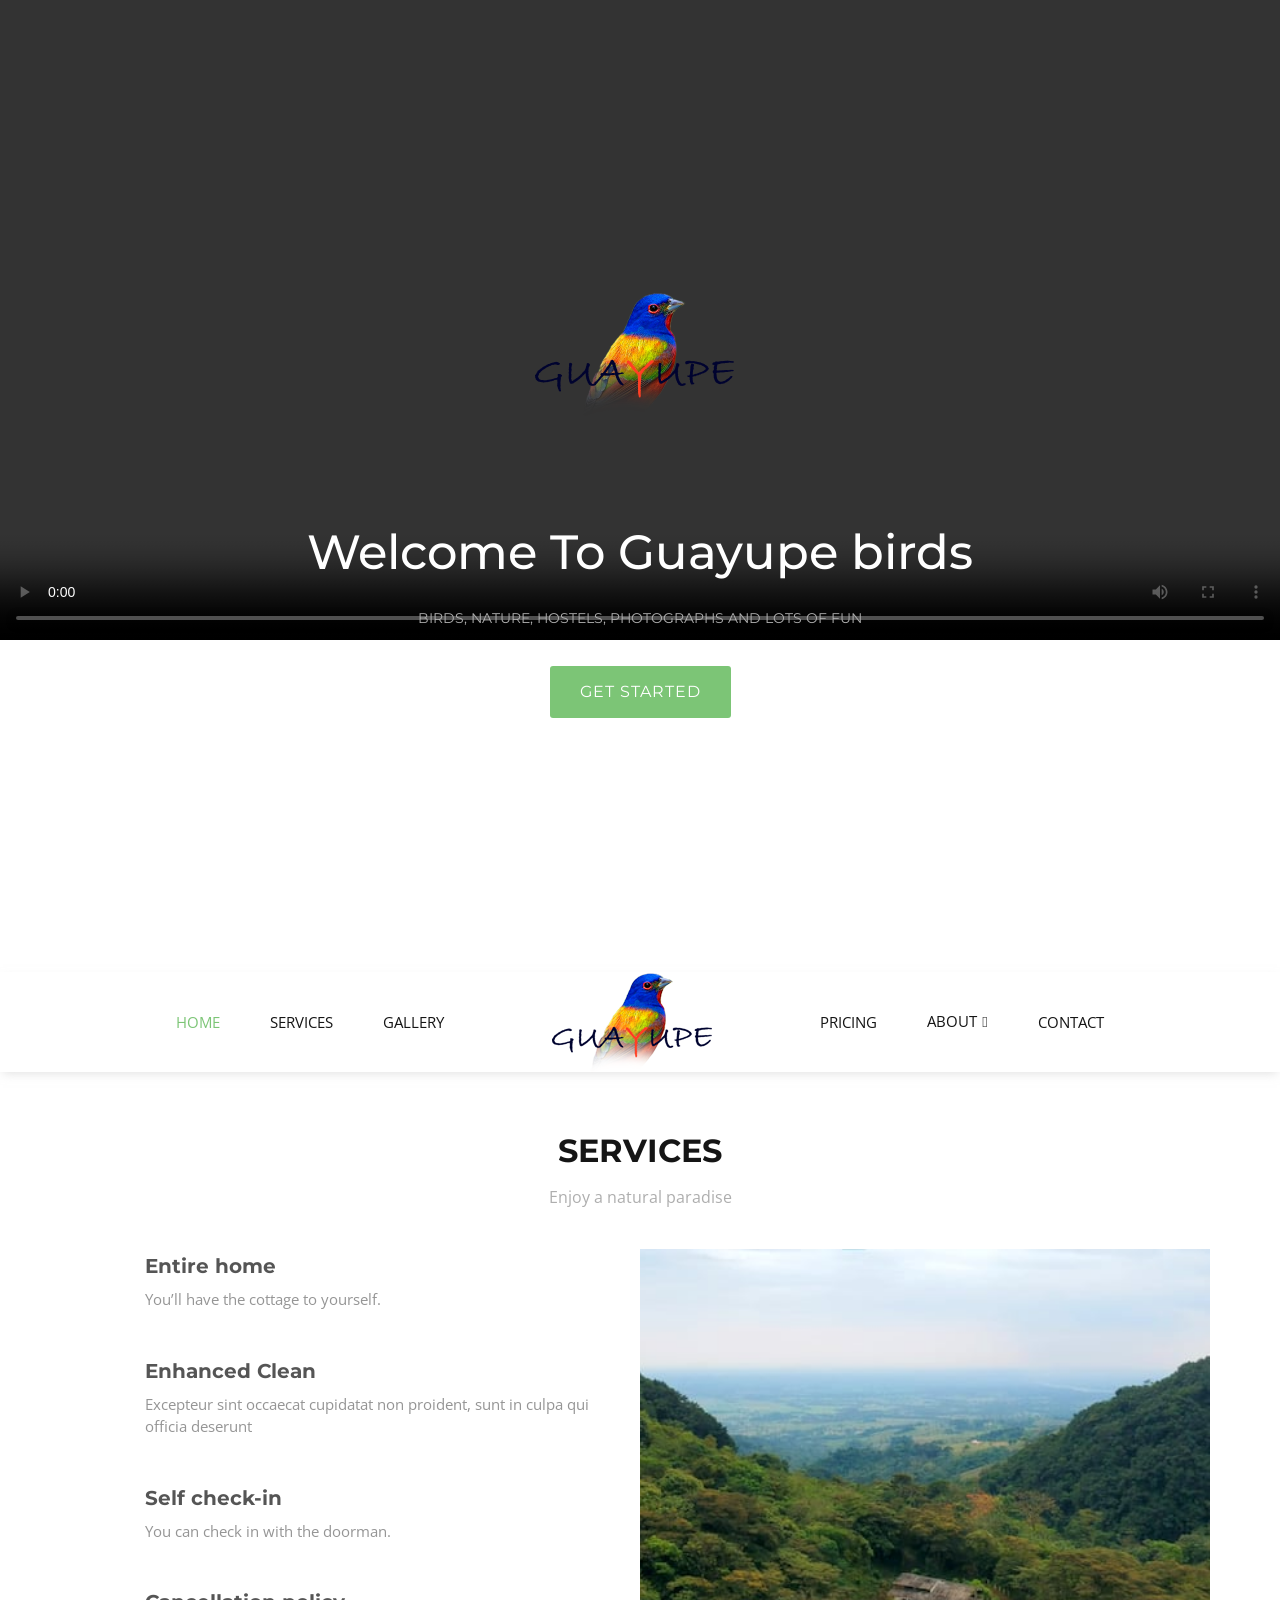
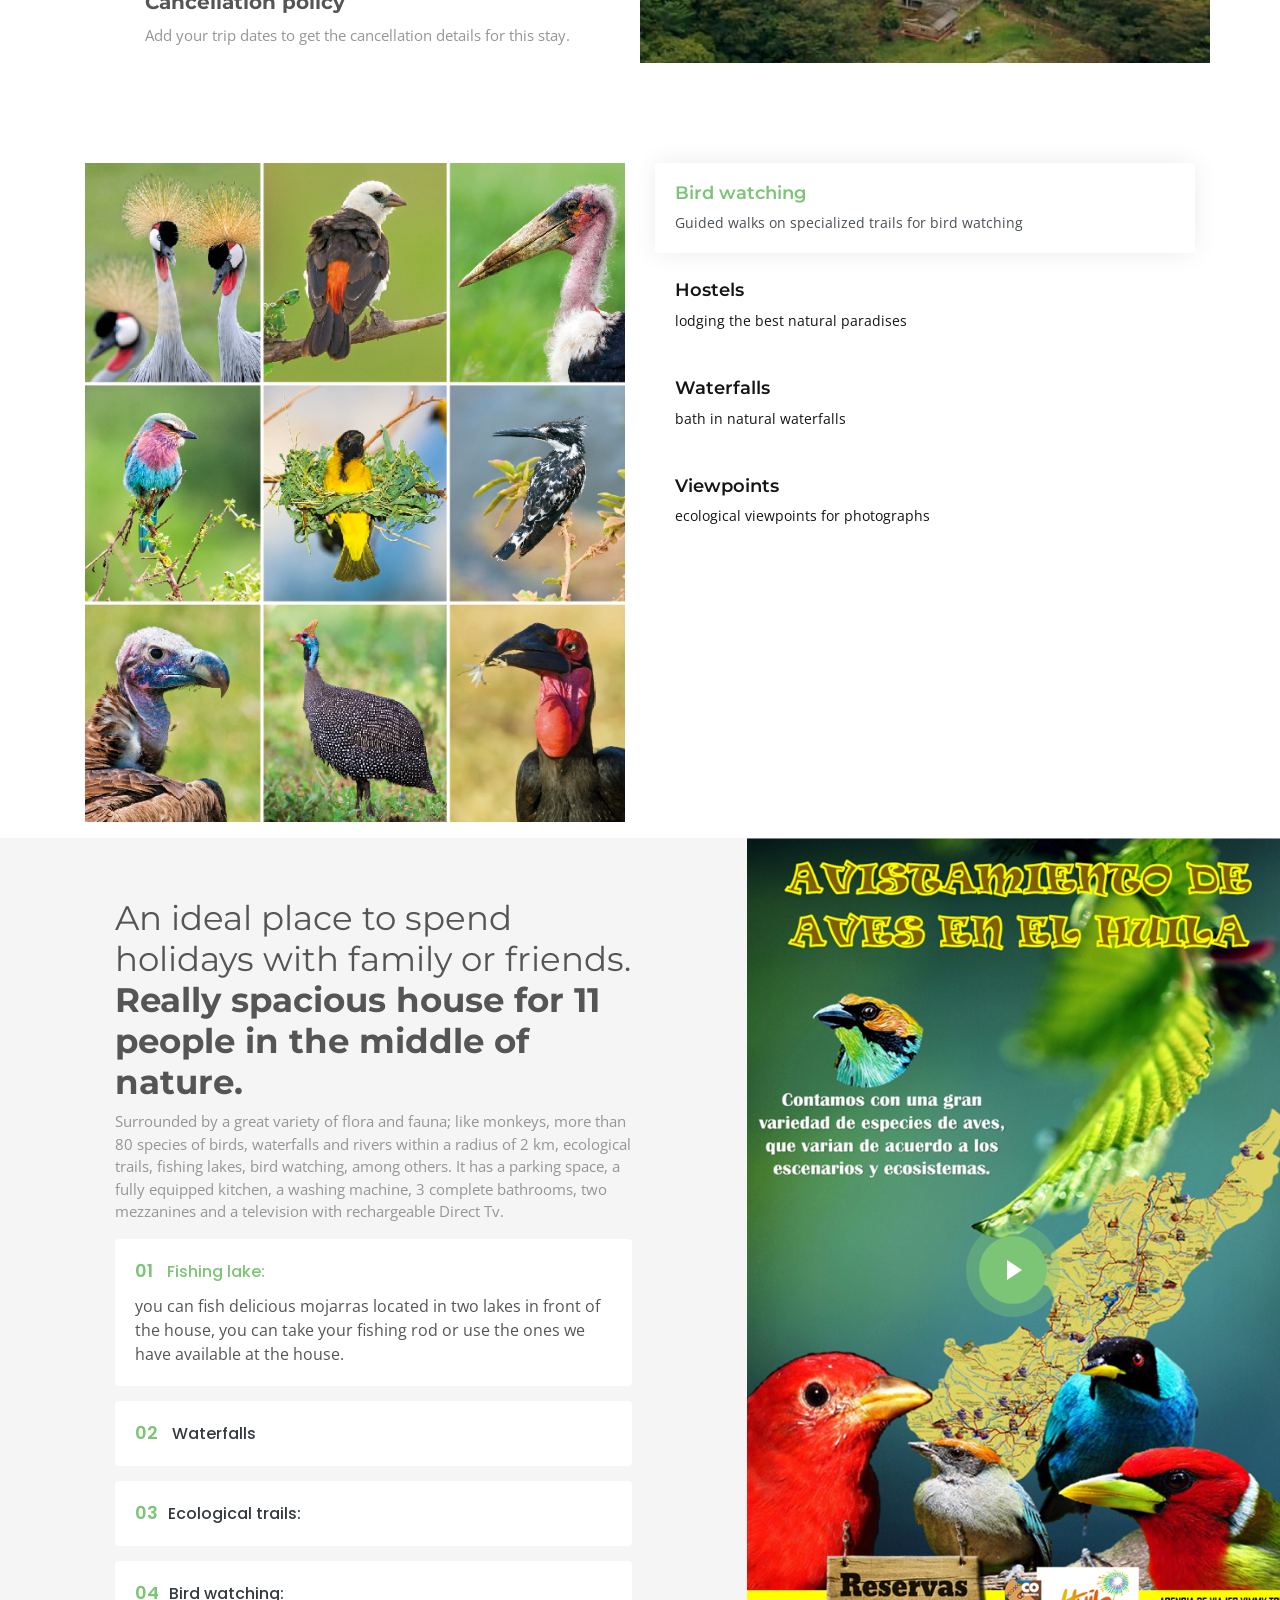
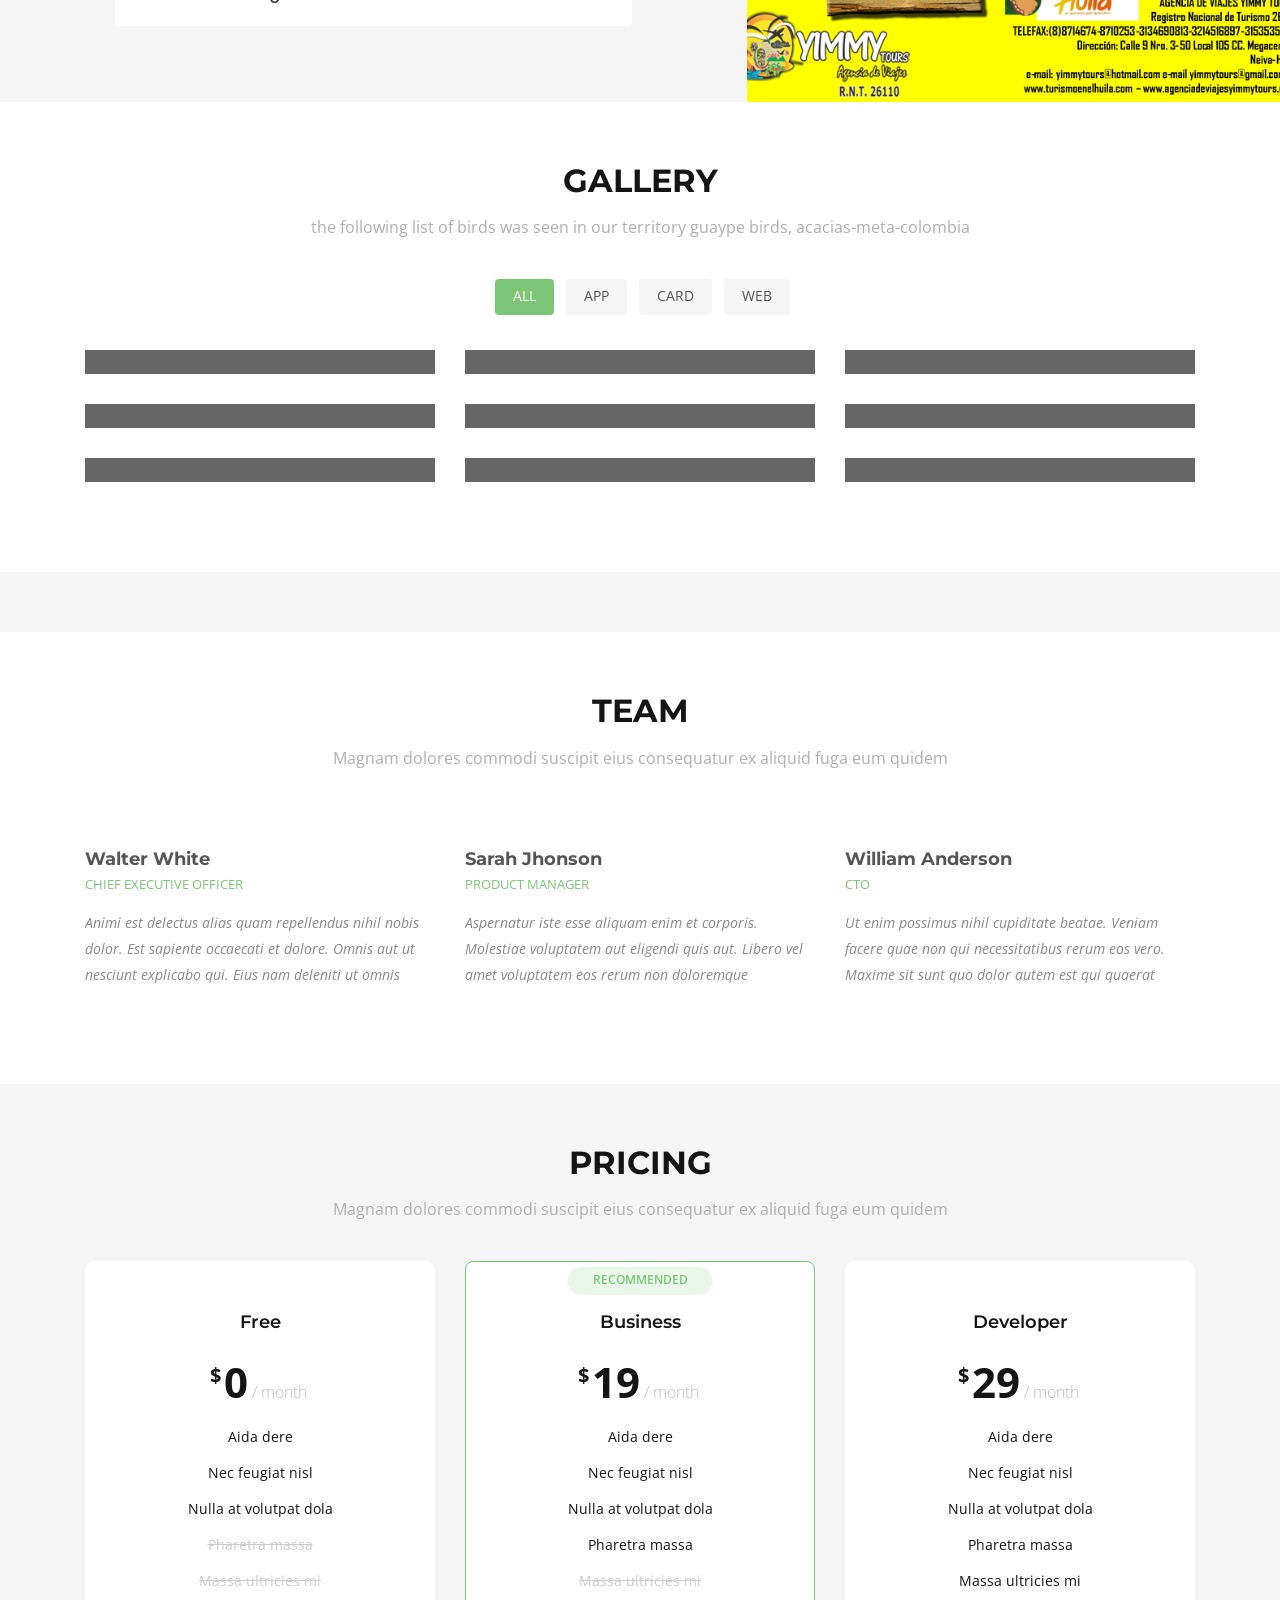
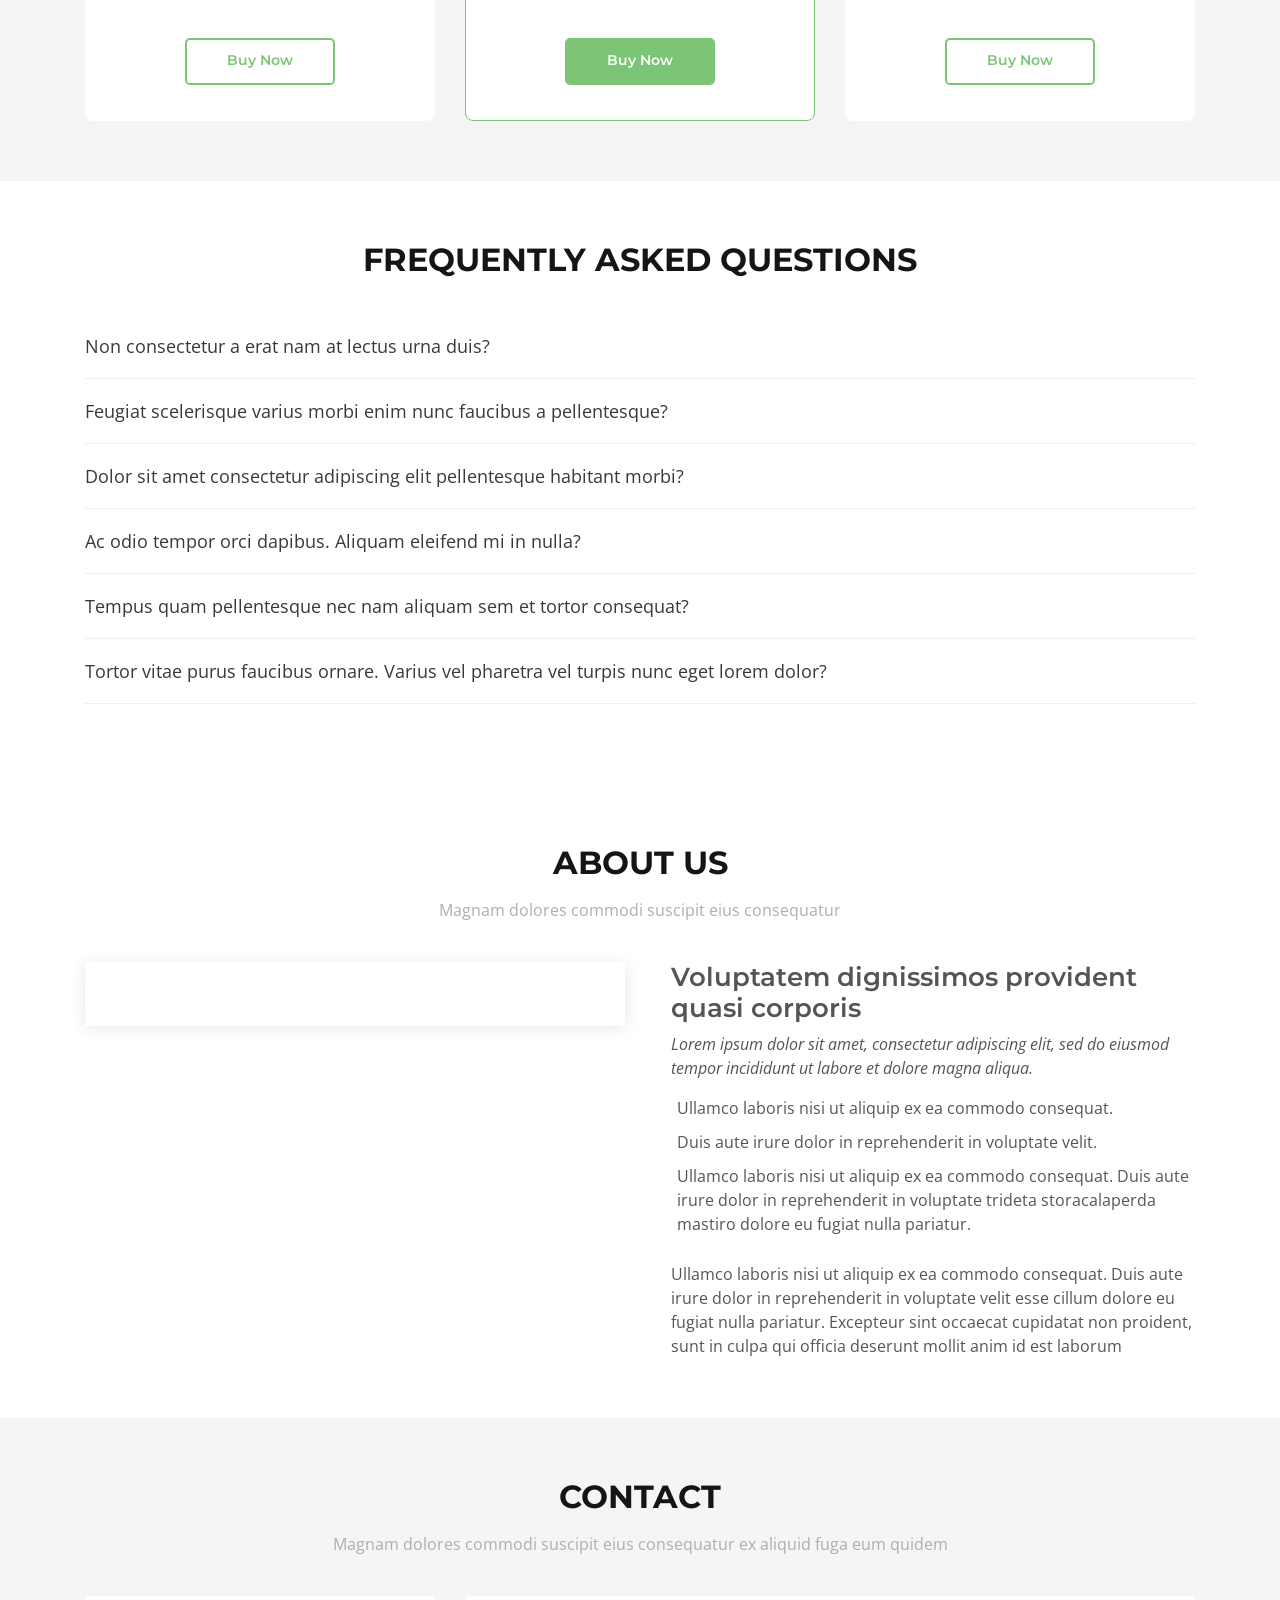
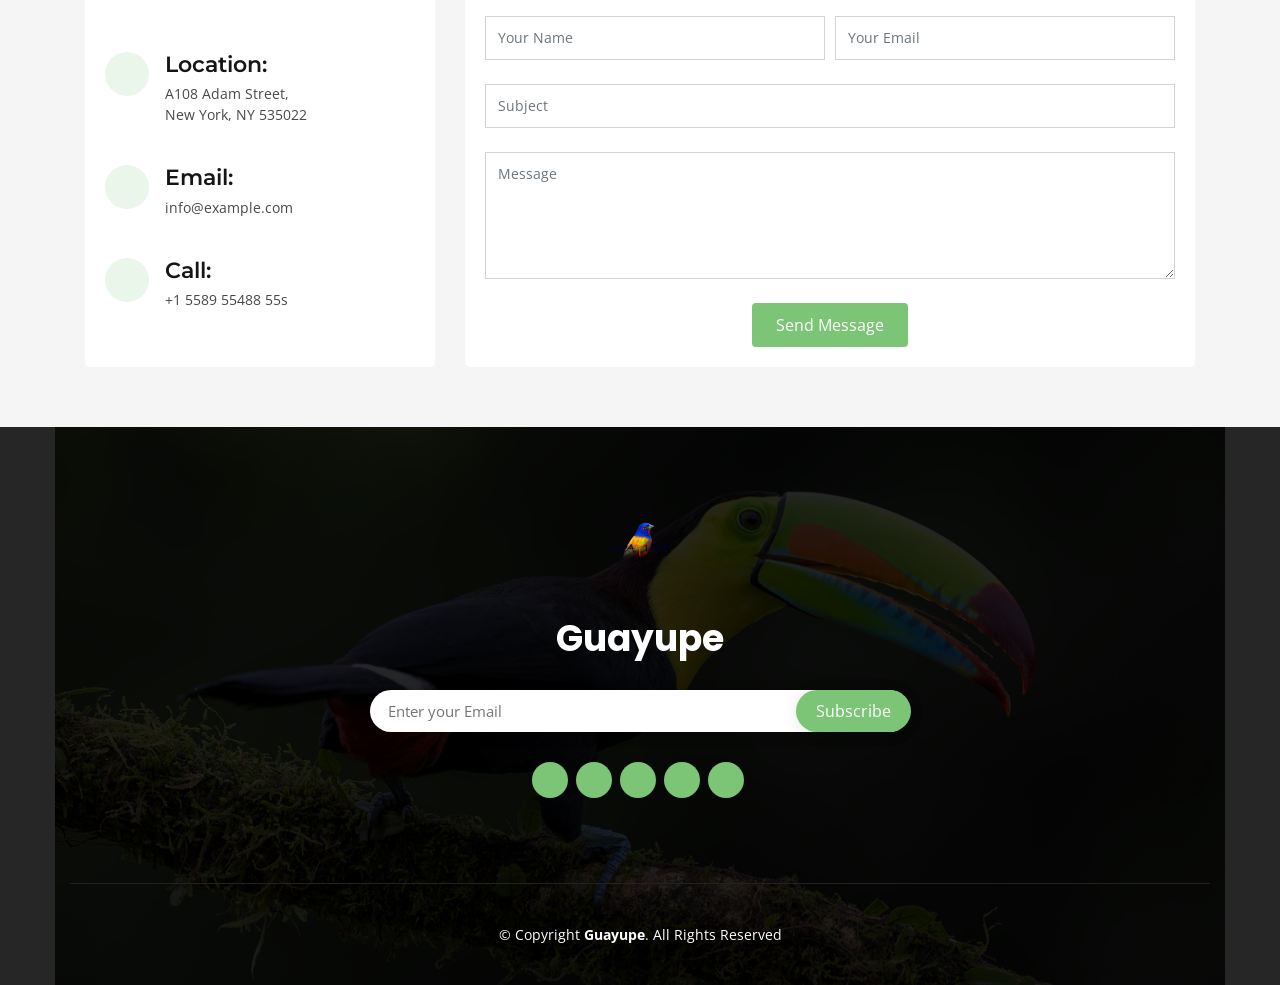
==== commit 2ebd815a: "presentacion y plantillapara cambios ok" ====
--- a/index.html
+++ b/index.html
@@ -6,11 +6,11 @@
   <meta content="width=device-width, initial-scale=1.0" name="viewport">
 
   <title>Guayupe birds</title>
-  <meta content="" name="descriptison">
+  <meta content="birds, nature, hostels, photographs and lots of fun" name="descriptison">
   <meta content="" name="keywords">
 
   <!-- Favicons -->
-  <link href="assets/img/hero-logo.png" rel="icon">
+  <link href="assets/img/logo.png" rel="icon">
   <link href="assets/img/apple-touch-icon.png" rel="apple-touch-icon">
 
   <!-- Google Fonts -->
@@ -46,7 +46,7 @@
           src="assets/img/hero-logo.png" alt="" width="50%"></a>
       <h1 data-aos="zoom-in" style="z-index: 100;">Welcome To Guayupe birds</h1>
       <h2 data-aos="fade-up" style="z-index: 100;">birds, nature, hostels, photographs and lots of fun</h2>
-      <a data-aos="fade-up" href="#about" class="btn-get-started scrollto" style="z-index: 100;">Get Started</a>
+      <a data-aos="fade-up" href="#services" class="btn-get-started scrollto" style="z-index: 100;">Get Started</a>
     </div>
 
   </section><!-- End Hero -->
@@ -65,30 +65,20 @@
       <nav class="nav-menu d-none d-lg-block">
         <ul class="nav-inner">
           <li class="active"><a href="index.html">Home</a></li>
+
+          <li><a href="#services">Services</a></li>
+          <li><a href="#portfolio">Gallery</a></li>
+          <li class="nav-logo"><a href="index.html"><img src="assets/img/logo.png" alt="" class="img-fluid"></a>
+          </li>
+
+
+          <li><a href="#pricing">Pricing</a></li>
           <li class="drop-down"><a href="">About</a>
             <ul>
               <li><a href="#about">About Us</a></li>
               <li><a href="#team">Team</a></li>
-
-              <li class="drop-down"><a href="#">Deep Drop</a>
-                <ul>
-                  <li><a href="#">Deep Drop Down 1</a></li>
-                  <li><a href="#">Deep Drop Down 2</a></li>
-                  <li><a href="#">Deep Drop Down 3</a></li>
-                  <li><a href="#">Deep Drop Down 4</a></li>
-                  <li><a href="#">Deep Drop Down 5</a></li>
-                </ul>
-              </li>
             </ul>
           </li>
-          <li><a href="#services">Services</a></li>
-
-          <li class="nav-logo" style="width: 50%;"><a href="index.html"><img src="assets/img/hero-logo.png" alt=""
-                class="img-fluid"></a>
-          </li>
-
-          <li><a href="#portfolio">Portfolio</a></li>
-          <li><a href="#pricing">Pricing</a></li>
           <li><a href="#contact">Contact</a></li>
 
         </ul>
@@ -211,54 +201,60 @@
           <div class="col-lg-7 order-2 order-lg-1 d-flex flex-column justify-content-center align-items-stretch">
 
             <div class="content" data-aos="fade-up">
-              <h3>Eum ipsam laborum deleniti <strong>velit pariatur architecto aut nihil</strong></h3>
+              <h3> An ideal place to spend holidays with family or friends.<strong> Really spacious house for 11 people
+                  in the middle of nature.</strong></h3>
               <p>
-                Lorem ipsum dolor sit amet, consectetur adipiscing elit, sed do eiusmod tempor incididunt ut labore et
-                dolore magna aliqua. Duis aute irure dolor in reprehenderit
+                Surrounded by a great variety of flora and fauna; like monkeys, more than 80 species of birds,
+                waterfalls and rivers within a radius of 2 km, ecological trails, fishing lakes, bird watching, among
+                others. It has a parking space, a fully equipped kitchen, a washing machine, 3 complete bathrooms, two
+                mezzanines and a television with rechargeable Direct Tv.
               </p>
             </div>
 
             <div class="accordion-list">
               <ul>
                 <li data-aos="fade-up" data-aos-delay="100">
-                  <a data-toggle="collapse" class="collapse" href="#accordion-list-1"><span>01</span> Non consectetur a
-                    erat nam at lectus urna duis? <i class="bx bx-chevron-down icon-show"></i><i
-                      class="bx bx-chevron-up icon-close"></i></a>
+                  <a data-toggle="collapse" class="collapse" href="#accordion-list-1"><span>01</span> Fishing lake: <i
+                      class="bx bx-chevron-down icon-show"></i><i class="bx bx-chevron-up icon-close"></i></a>
                   <div id="accordion-list-1" class="collapse show" data-parent=".accordion-list">
                     <p>
-                      Feugiat pretium nibh ipsum consequat. Tempus iaculis urna id volutpat lacus laoreet non curabitur
-                      gravida. Venenatis lectus magna fringilla urna porttitor rhoncus dolor purus non.
+                      you can fish delicious mojarras located in two lakes in front of the house, you can take your
+                      fishing rod or use the ones we have available at the house.
                     </p>
                   </div>
                 </li>
 
                 <li data-aos="fade-up" data-aos-delay="200">
-                  <a data-toggle="collapse" href="#accordion-list-2" class="collapsed"><span>02</span> Feugiat
-                    scelerisque varius morbi enim nunc? <i class="bx bx-chevron-down icon-show"></i><i
-                      class="bx bx-chevron-up icon-close"></i></a>
+                  <a data-toggle="collapse" href="#accordion-list-2" class="collapsed"><span>02</span> Waterfalls <i
+                      class="bx bx-chevron-down icon-show"></i><i class="bx bx-chevron-up icon-close"></i></a>
                   <div id="accordion-list-2" class="collapse" data-parent=".accordion-list">
                     <p>
-                      Dolor sit amet consectetur adipiscing elit pellentesque habitant morbi. Id interdum velit laoreet
-                      id donec ultrices. Fringilla phasellus faucibus scelerisque eleifend donec pretium. Est
-                      pellentesque elit ullamcorper dignissim. Mauris ultrices eros in cursus turpis massa tincidunt
-                      dui.
+                      just 100 and 800 meters from the house you can enjoy some lovely waterfalls and natural wells.
+                      Bring a bathing suit and comfortable shoes to get in without problems.
                     </p>
                   </div>
                 </li>
 
                 <li data-aos="fade-up" data-aos-delay="300">
-                  <a data-toggle="collapse" href="#accordion-list-3" class="collapsed"><span>03</span> Dolor sit amet
-                    consectetur adipiscing elit? <i class="bx bx-chevron-down icon-show"></i><i
-                      class="bx bx-chevron-up icon-close"></i></a>
+                  <a data-toggle="collapse" href="#accordion-list-3" class="collapsed"><span>03</span>Ecological
+                    trails:<i class="bx bx-chevron-down icon-show"></i><i class="bx bx-chevron-up icon-close"></i></a>
                   <div id="accordion-list-3" class="collapse" data-parent=".accordion-list">
                     <p>
-                      Eleifend mi in nulla posuere sollicitudin aliquam ultrices sagittis orci. Faucibus pulvinar
-                      elementum integer enim. Sem nulla pharetra diam sit amet nisl suscipit. Rutrum tellus pellentesque
-                      eu tincidunt. Lectus urna duis convallis convallis tellus. Urna molestie at elementum eu facilisis
-                      sed odio morbi quis
+                      you can walk trails inside and outside the property, wear comfortable clothes and sports tennis
+                      shoes.
                     </p>
                   </div>
                 </li>
+                <li data-aos="fade-up" data-aos-delay="300">
+                  <a data-toggle="collapse" href="#accordion-list-4" class="collapsed"><span>04</span>Bird watching: <i
+                      class="bx bx-chevron-down icon-show"></i><i class="bx bx-chevron-up icon-close"></i></a>
+                  <div id="accordion-list-4" class="collapse" data-parent=".accordion-list">
+                    <p>
+                      to date we have observed 80 different species of birds, bring your camera and binoculars with you.
+                      If you want to see the photographs of these birds, do not hesitate to ask me.
+                    </p>
+                  </div>
+                </li>
 
               </ul>
             </div>
@@ -266,7 +262,7 @@
           </div>
 
           <div class="col-lg-5 order-1 order-lg-2 align-items-stretch video-box"
-            style='background-image: url("assets/img/why-us.jpg");' data-aos="zoom-in">
+            style='background-image: url("assets/img/poster.png");' data-aos="zoom-in">
             <a href="https://www.youtube.com/watch?v=twjrP4pAmmU" class="venobox play-btn mb-4" data-vbtype="video"
               data-autoplay="true"></a>
           </div>
@@ -281,8 +277,8 @@
       <div class="container">
 
         <div class="section-title" data-aos="fade-up">
-          <h2>Portfolio</h2>
-          <p>Magnam dolores commodi suscipit eius consequatur ex aliquid fuga eum quidem</p>
+          <h2>Gallery</h2>
+          <p>the following list of birds was seen in our territory guaype birds, acacias-meta-colombia</p>
         </div>
 
         <div class="row" data-aos="fade-up" data-aos-delay="100">
@@ -300,13 +296,13 @@
 
           <div class="col-lg-4 col-md-6 portfolio-item filter-app">
             <div class="portfolio-wrap">
-              <img src="assets/img/portfolio/portfolio-1.jpg" class="img-fluid" alt="">
+              <img src="assets/img/portfolio/black-face grasquit/DSC04361.JPG" class="img-fluid" alt="">
               <div class="portfolio-info">
-                <h4>App 1</h4>
-                <p>App</p>
+                <h4>black-face grasquit</h4>
+                <p>Family: </p>
                 <div class="portfolio-links">
-                  <a href="assets/img/portfolio/portfolio-1.jpg" data-gall="portfolioGallery" class="venobox"
-                    title="App 1"><i class="bx bx-plus"></i></a>
+                  <a href="assets/img/portfolio/black-face grasquit/DSC04361.JPG" data-gall="portfolioGallery"
+                    class="venobox" title="App 1"><i class="bx bx-plus"></i></a>
                   <a href="portfolio-details.html" title="More Details"><i class="bx bx-link"></i></a>
                 </div>
               </div>
@@ -315,13 +311,13 @@
 
           <div class="col-lg-4 col-md-6 portfolio-item filter-web">
             <div class="portfolio-wrap">
-              <img src="assets/img/portfolio/portfolio-2.jpg" class="img-fluid" alt="">
+              <img src="assets/img/portfolio/black-striped sparrow/DSC04714.JPG" class="img-fluid" alt="">
               <div class="portfolio-info">
-                <h4>Web 3</h4>
-                <p>Web</p>
+                <h4>black-striped sparrow</h4>
+                <p>Family:</p>
                 <div class="portfolio-links">
-                  <a href="assets/img/portfolio/portfolio-2.jpg" data-gall="portfolioGallery" class="venobox"
-                    title="Web 3"><i class="bx bx-plus"></i></a>
+                  <a href="assets/img/portfolio/black-striped sparrow/DSC04714.JPG" data-gall="portfolioGallery"
+                    class="venobox" title="Web 3"><i class="bx bx-plus"></i></a>
                   <a href="portfolio-details.html" title="More Details"><i class="bx bx-link"></i></a>
                 </div>
               </div>
@@ -330,13 +326,13 @@
 
           <div class="col-lg-4 col-md-6 portfolio-item filter-app">
             <div class="portfolio-wrap">
-              <img src="assets/img/portfolio/portfolio-3.jpg" class="img-fluid" alt="">
+              <img src="assets/img/portfolio/black-thoated mango/DSC04237.JPG" class="img-fluid" alt="">
               <div class="portfolio-info">
-                <h4>App 2</h4>
-                <p>App</p>
+                <h4>black-thoated mango</h4>
+                <p>Family</p>
                 <div class="portfolio-links">
-                  <a href="assets/img/portfolio/portfolio-3.jpg" data-gall="portfolioGallery" class="venobox"
-                    title="App 2"><i class="bx bx-plus"></i></a>
+                  <a href="assets/img/portfolio/black-thoated mango/DSC04237.JPG" data-gall="portfolioGallery"
+                    class="venobox" title="App 2"><i class="bx bx-plus"></i></a>
                   <a href="portfolio-details.html" title="More Details"><i class="bx bx-link"></i></a>
                 </div>
               </div>
@@ -345,13 +341,13 @@
 
           <div class="col-lg-4 col-md-6 portfolio-item filter-card">
             <div class="portfolio-wrap">
-              <img src="assets/img/portfolio/portfolio-4.jpg" class="img-fluid" alt="">
+              <img src="assets/img/portfolio/blackburnian warbler/DSC04517.JPG" class="img-fluid" alt="">
               <div class="portfolio-info">
-                <h4>Card 2</h4>
-                <p>Card</p>
+                <h4>blackburnian warbler</h4>
+                <p>Family:</p>
                 <div class="portfolio-links">
-                  <a href="assets/img/portfolio/portfolio-4.jpg" data-gall="portfolioGallery" class="venobox"
-                    title="Card 2"><i class="bx bx-plus"></i></a>
+                  <a href="assets/img/portfolio/blackburnian warbler/DSC04517.JPG" data-gall="portfolioGallery"
+                    class="venobox" title="Card 2"><i class="bx bx-plus"></i></a>
                   <a href="portfolio-details.html" title="More Details"><i class="bx bx-link"></i></a>
                 </div>
               </div>
@@ -360,13 +356,13 @@
 
           <div class="col-lg-4 col-md-6 portfolio-item filter-web">
             <div class="portfolio-wrap">
-              <img src="assets/img/portfolio/portfolio-5.jpg" class="img-fluid" alt="">
+              <img src="assets/img/portfolio/blackpoll warbler/DSC04081.JPG" class="img-fluid" alt="">
               <div class="portfolio-info">
-                <h4>Web 2</h4>
-                <p>Web</p>
+                <h4>blackpoll warbler</h4>
+                <p>Family:</p>
                 <div class="portfolio-links">
-                  <a href="assets/img/portfolio/portfolio-5.jpg" data-gall="portfolioGallery" class="venobox"
-                    title="Web 2"><i class="bx bx-plus"></i></a>
+                  <a href="assets/img/portfolio/blackpoll warbler/DSC04081.JPG" data-gall="portfolioGallery"
+                    class="venobox" title="Web 2"><i class="bx bx-plus"></i></a>
                   <a href="portfolio-details.html" title="More Details"><i class="bx bx-link"></i></a>
                 </div>
               </div>
@@ -375,12 +371,12 @@
 
           <div class="col-lg-4 col-md-6 portfolio-item filter-app">
             <div class="portfolio-wrap">
-              <img src="assets/img/portfolio/portfolio-6.jpg" class="img-fluid" alt="">
+              <img src="assets/img/portfolio/blue dacnis/DSC04452.JPG" class="img-fluid" alt="">
               <div class="portfolio-info">
-                <h4>App 3</h4>
-                <p>App</p>
+                <h4>blue dacnis</h4>
+                <p>Family:</p>
                 <div class="portfolio-links">
-                  <a href="assets/img/portfolio/portfolio-6.jpg" data-gall="portfolioGallery" class="venobox"
+                  <a href="assets/img/portfolio/blue dacnis/DSC04452.JPG" data-gall="portfolioGallery" class="venobox"
                     title="App 3"><i class="bx bx-plus"></i></a>
                   <a href="portfolio-details.html" title="More Details"><i class="bx bx-link"></i></a>
                 </div>
@@ -390,12 +386,12 @@
 
           <div class="col-lg-4 col-md-6 portfolio-item filter-card">
             <div class="portfolio-wrap">
-              <img src="assets/img/portfolio/portfolio-7.jpg" class="img-fluid" alt="">
+              <img src="assets/img/portfolio/blue grosbeak/DSC04307.JPG" class="img-fluid" alt="">
               <div class="portfolio-info">
-                <h4>Card 1</h4>
-                <p>Card</p>
+                <h4>blue grosbeak</h4>
+                <p>Family</p>
                 <div class="portfolio-links">
-                  <a href="assets/img/portfolio/portfolio-7.jpg" data-gall="portfolioGallery" class="venobox"
+                  <a href="assets/img/portfolio/blue grosbeak/DSC04307.JPG" data-gall="portfolioGallery" class="venobox"
                     title="Card 1"><i class="bx bx-plus"></i></a>
                   <a href="portfolio-details.html" title="More Details"><i class="bx bx-link"></i></a>
                 </div>
@@ -405,13 +401,13 @@
 
           <div class="col-lg-4 col-md-6 portfolio-item filter-card">
             <div class="portfolio-wrap">
-              <img src="assets/img/portfolio/portfolio-8.jpg" class="img-fluid" alt="">
+              <img src="assets/img/portfolio/blue-and-black tanager/DSC04227.JPG" class="img-fluid" alt="">
               <div class="portfolio-info">
-                <h4>Card 3</h4>
-                <p>Card</p>
+                <h4>blue-and-black tanager</h4>
+                <p>Family</p>
                 <div class="portfolio-links">
-                  <a href="assets/img/portfolio/portfolio-8.jpg" data-gall="portfolioGallery" class="venobox"
-                    title="Card 3"><i class="bx bx-plus"></i></a>
+                  <a href="assets/img/portfolio/blue-and-black tanager/DSC04227.JPG" data-gall="portfolioGallery"
+                    class="venobox" title="Card 3"><i class="bx bx-plus"></i></a>
                   <a href="portfolio-details.html" title="More Details"><i class="bx bx-link"></i></a>
                 </div>
               </div>
@@ -420,13 +416,13 @@
 
           <div class="col-lg-4 col-md-6 portfolio-item filter-web">
             <div class="portfolio-wrap">
-              <img src="assets/img/portfolio/portfolio-9.jpg" class="img-fluid" alt="">
+              <img src="assets/img/portfolio/blue-gray tanager/DSC04342.JPG" class="img-fluid" alt="">
               <div class="portfolio-info">
-                <h4>Web 3</h4>
-                <p>Web</p>
+                <h4>blue-gray tanager</h4>
+                <p>Family:</p>
                 <div class="portfolio-links">
-                  <a href="assets/img/portfolio/portfolio-9.jpg" data-gall="portfolioGallery" class="venobox"
-                    title="Web 3"><i class="bx bx-plus"></i></a>
+                  <a href="assets/img/portfolio/blue-gray tanager/DSC04342.JPG" data-gall="portfolioGallery"
+                    class="venobox" title="Web 3"><i class="bx bx-plus"></i></a>
                   <a href="portfolio-details.html" title="More Details"><i class="bx bx-link"></i></a>
                 </div>
               </div>
@@ -438,68 +434,7 @@
       </div>
     </section><!-- End Portfolio Section -->
 
-    <!-- ======= Testimonials Section ======= -->
-    <section id="testimonials" class="testimonials">
-      <div class="container" data-aos="zoom-in">
-        <div class="quote-icon">
-          <i class="bx bxs-quote-right"></i>
-        </div>
-        <div class="owl-carousel testimonials-carousel">
-
-          <div class="testimonial-item">
-            <p>
-              Proin iaculis purus consequat sem cure digni ssim donec porttitora entum suscipit rhoncus. Accusantium
-              quam, ultricies eget id, aliquam eget nibh et. Maecen aliquam, risus at semper.
-            </p>
-            <img src="assets/img/testimonials/testimonials-1.jpg" class="testimonial-img" alt="">
-            <h3>Saul Goodman</h3>
-            <h4>Ceo &amp; Founder</h4>
-          </div>
-
-          <div class="testimonial-item">
-            <p>
-              Export tempor illum tamen malis malis eram quae irure esse labore quem cillum quid cillum eram malis
-              quorum velit fore eram velit sunt aliqua noster fugiat irure amet legam anim culpa.
-            </p>
-            <img src="assets/img/testimonials/testimonials-2.jpg" class="testimonial-img" alt="">
-            <h3>Sara Wilsson</h3>
-            <h4>Designer</h4>
-          </div>
-
-          <div class="testimonial-item">
-            <p>
-              Enim nisi quem export duis labore cillum quae magna enim sint quorum nulla quem veniam duis minim tempor
-              labore quem eram duis noster aute amet eram fore quis sint minim.
-            </p>
-            <img src="assets/img/testimonials/testimonials-3.jpg" class="testimonial-img" alt="">
-            <h3>Jena Karlis</h3>
-            <h4>Store Owner</h4>
-          </div>
-
-          <div class="testimonial-item">
-            <p>
-              Fugiat enim eram quae cillum dolore dolor amet nulla culpa multos export minim fugiat minim velit minim
-              dolor enim duis veniam ipsum anim magna sunt elit fore quem dolore labore illum veniam.
-            </p>
-            <img src="assets/img/testimonials/testimonials-4.jpg" class="testimonial-img" alt="">
-            <h3>Matt Brandon</h3>
-            <h4>Freelancer</h4>
-          </div>
-
-          <div class="testimonial-item">
-            <p>
-              Quis quorum aliqua sint quem legam fore sunt eram irure aliqua veniam tempor noster veniam enim culpa
-              labore duis sunt culpa nulla illum cillum fugiat legam esse veniam culpa fore nisi cillum quid.
-            </p>
-            <img src="assets/img/testimonials/testimonials-5.jpg" class="testimonial-img" alt="">
-            <h3>John Larson</h3>
-            <h4>Entrepreneur</h4>
-          </div>
-
-        </div>
-
-      </div>
-    </section><!-- End Testimonials Section -->
+
 
     <!-- ======= Clients Section ======= -->
     <section id="clients" class="clients">
@@ -898,9 +833,8 @@
         <div class="row justify-content-center">
           <div class="col-lg-6">
             <a href="#header" class="scrollto footer-logo"><img src="assets/img/hero-logo.png" alt=""></a>
-            <h3>Knight</h3>
-            <p>Et aut eum quis fuga eos sunt ipsa nihil. Labore corporis magni eligendi fuga maxime saepe commodi
-              placeat.</p>
+            <h3>Guayupe</h3>
+
           </div>
         </div>
 
@@ -925,7 +859,7 @@
 
     <div class="container footer-bottom clearfix">
       <div class="copyright">
-        &copy; Copyright <strong><span>Knight</span></strong>. All Rights Reserved
+        &copy; Copyright <strong><span>Guayupe</span></strong>. All Rights Reserved
       </div>
 
     </div>
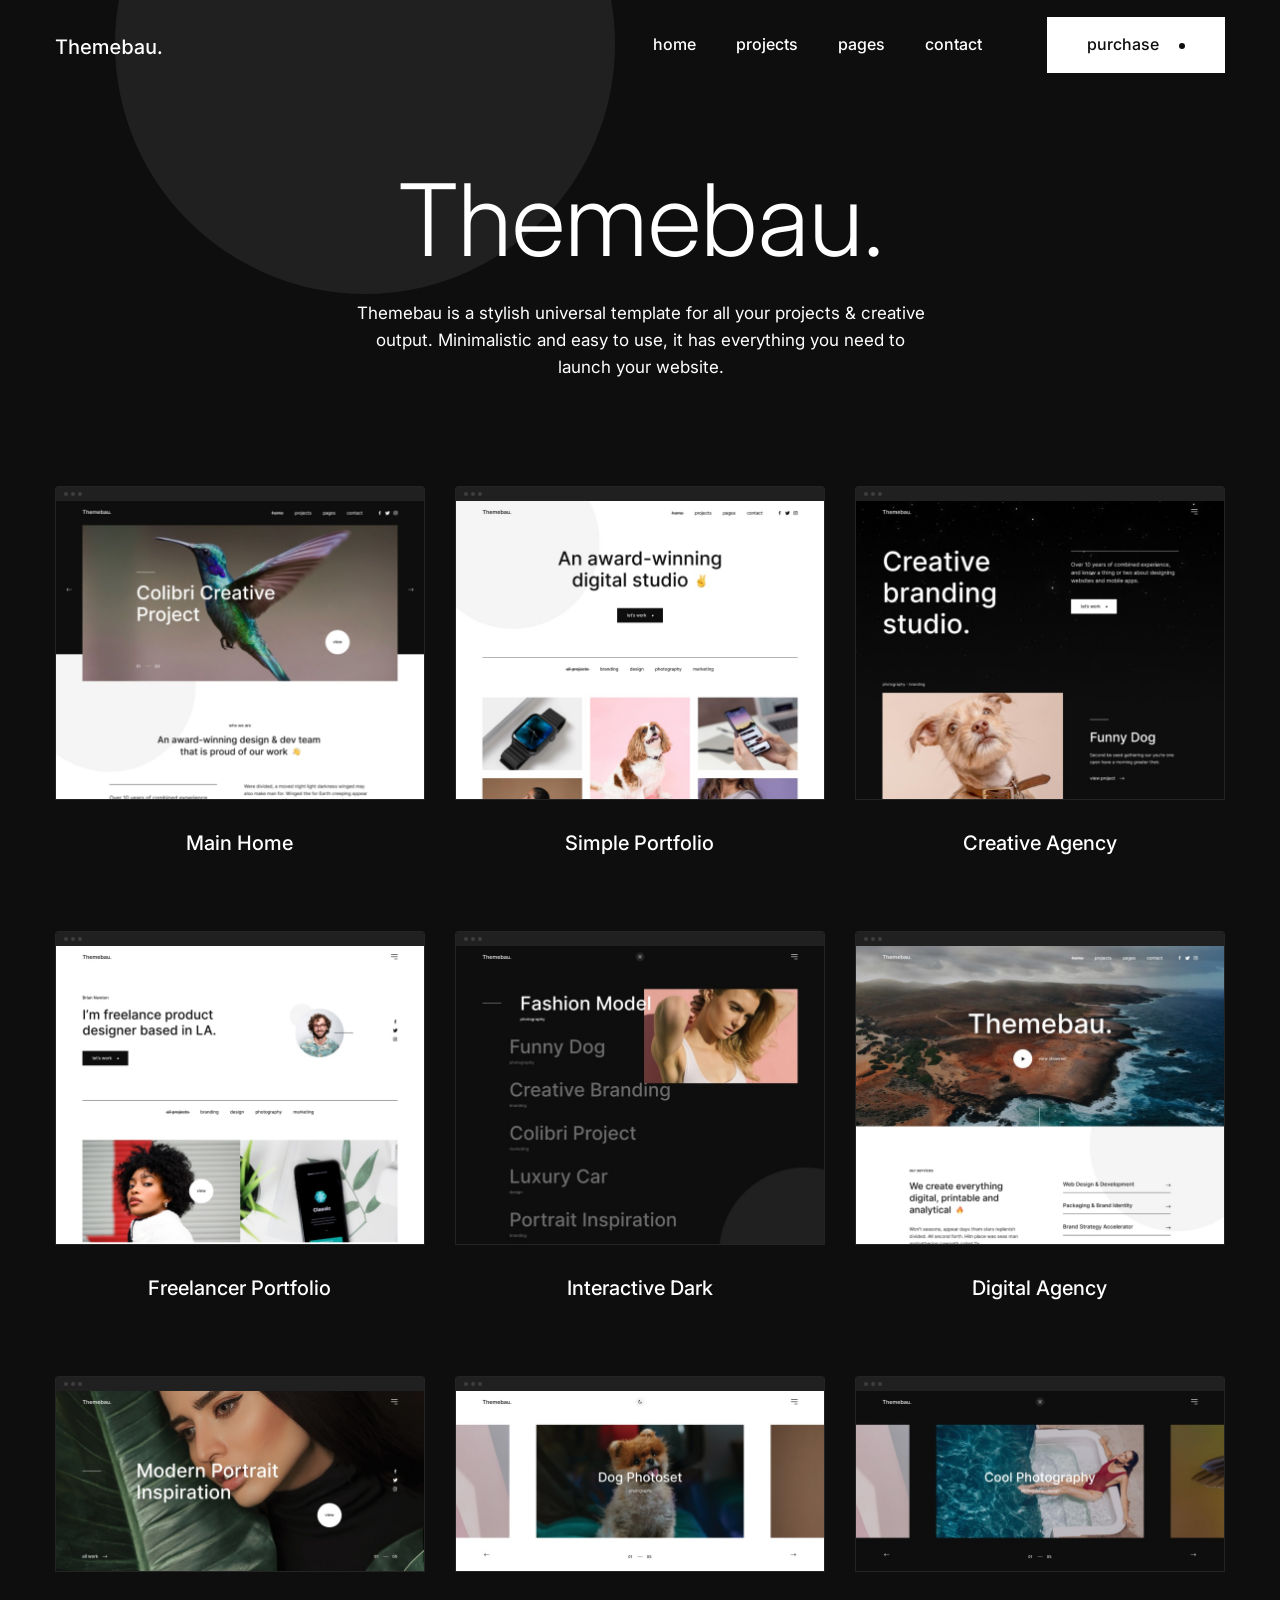
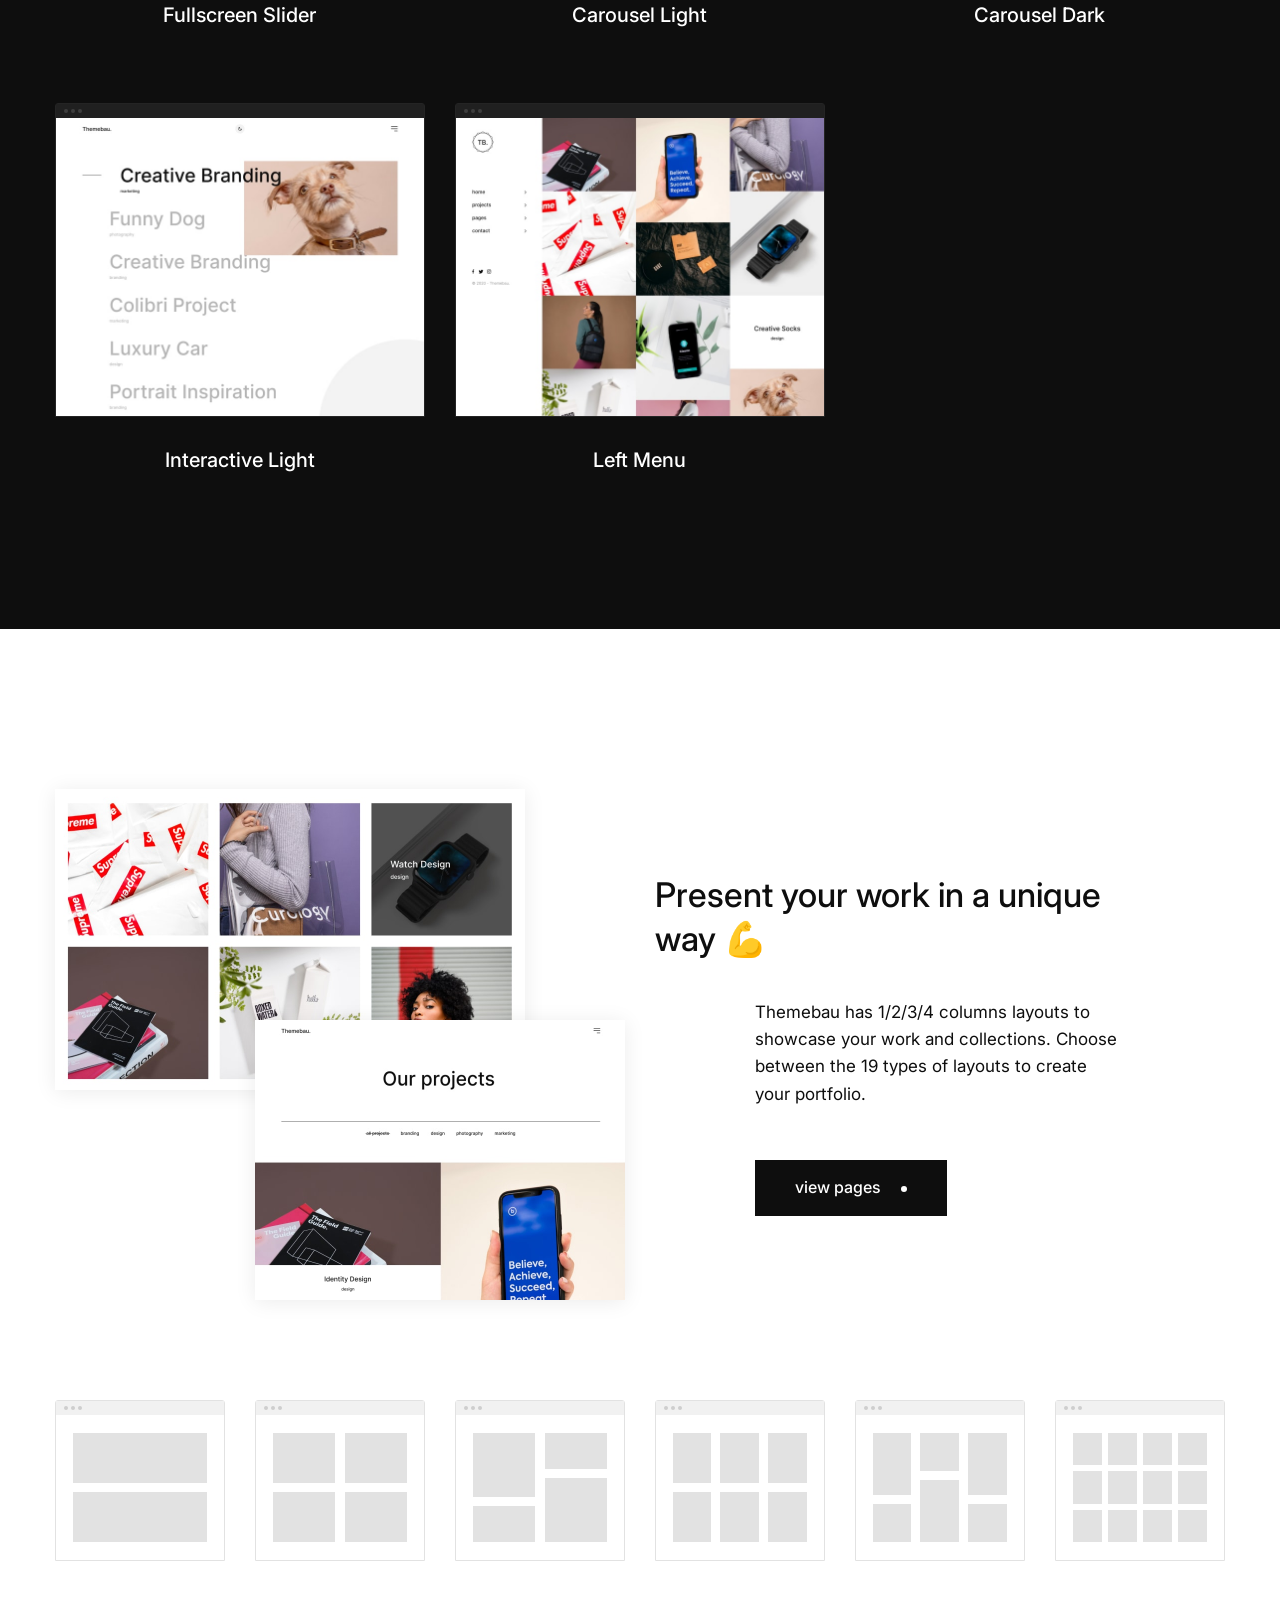
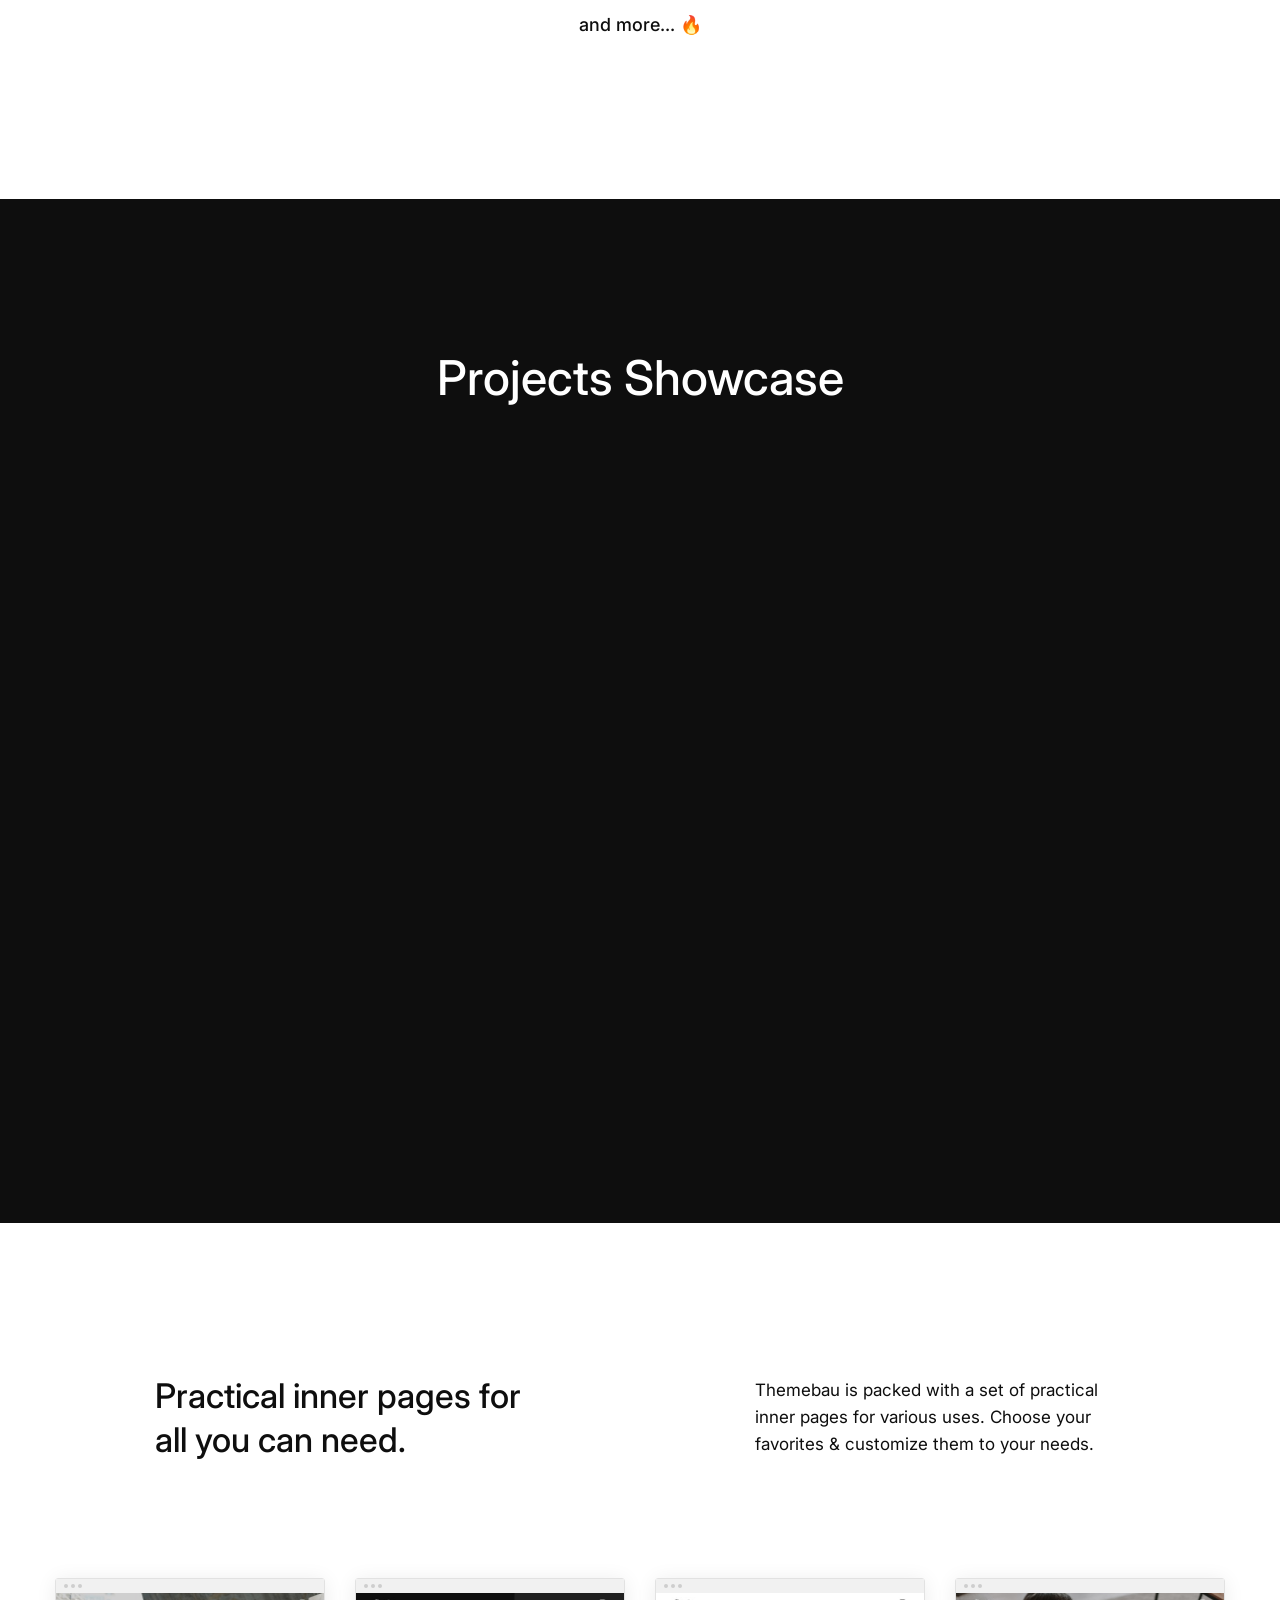
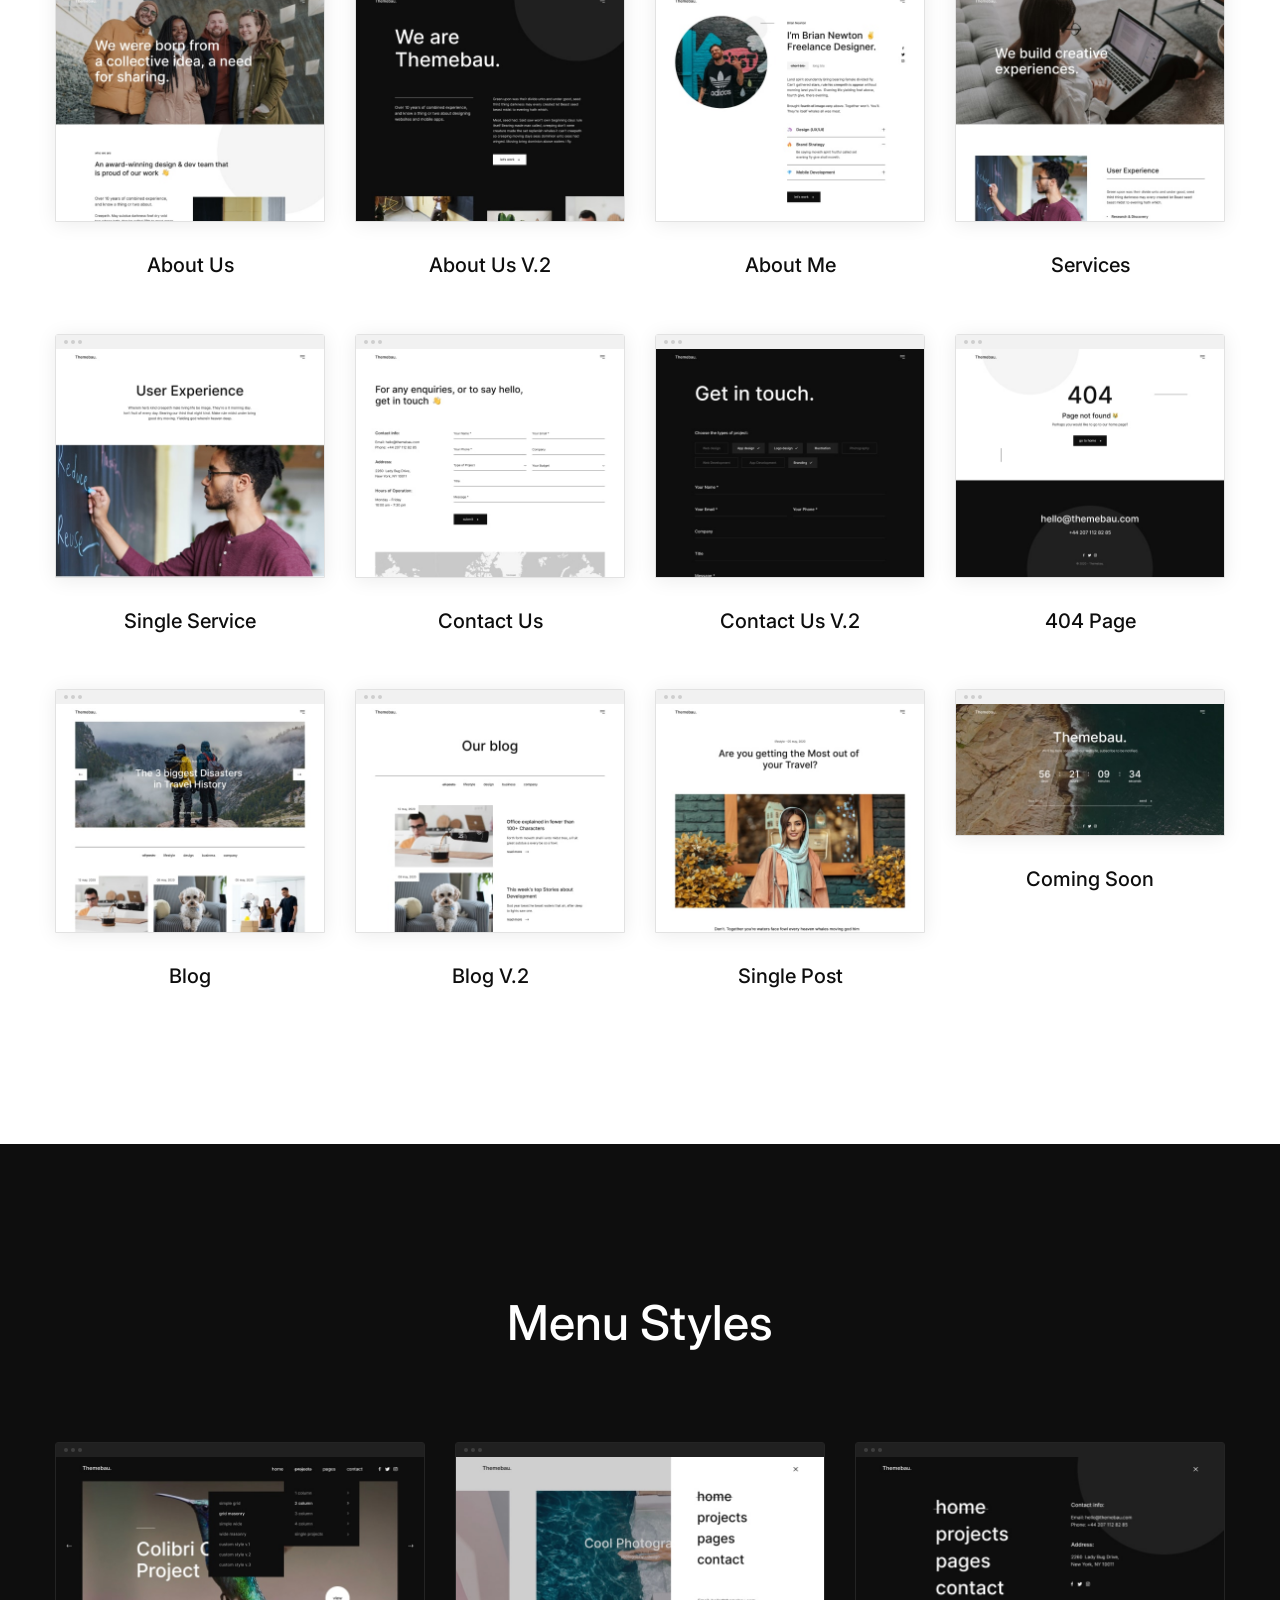
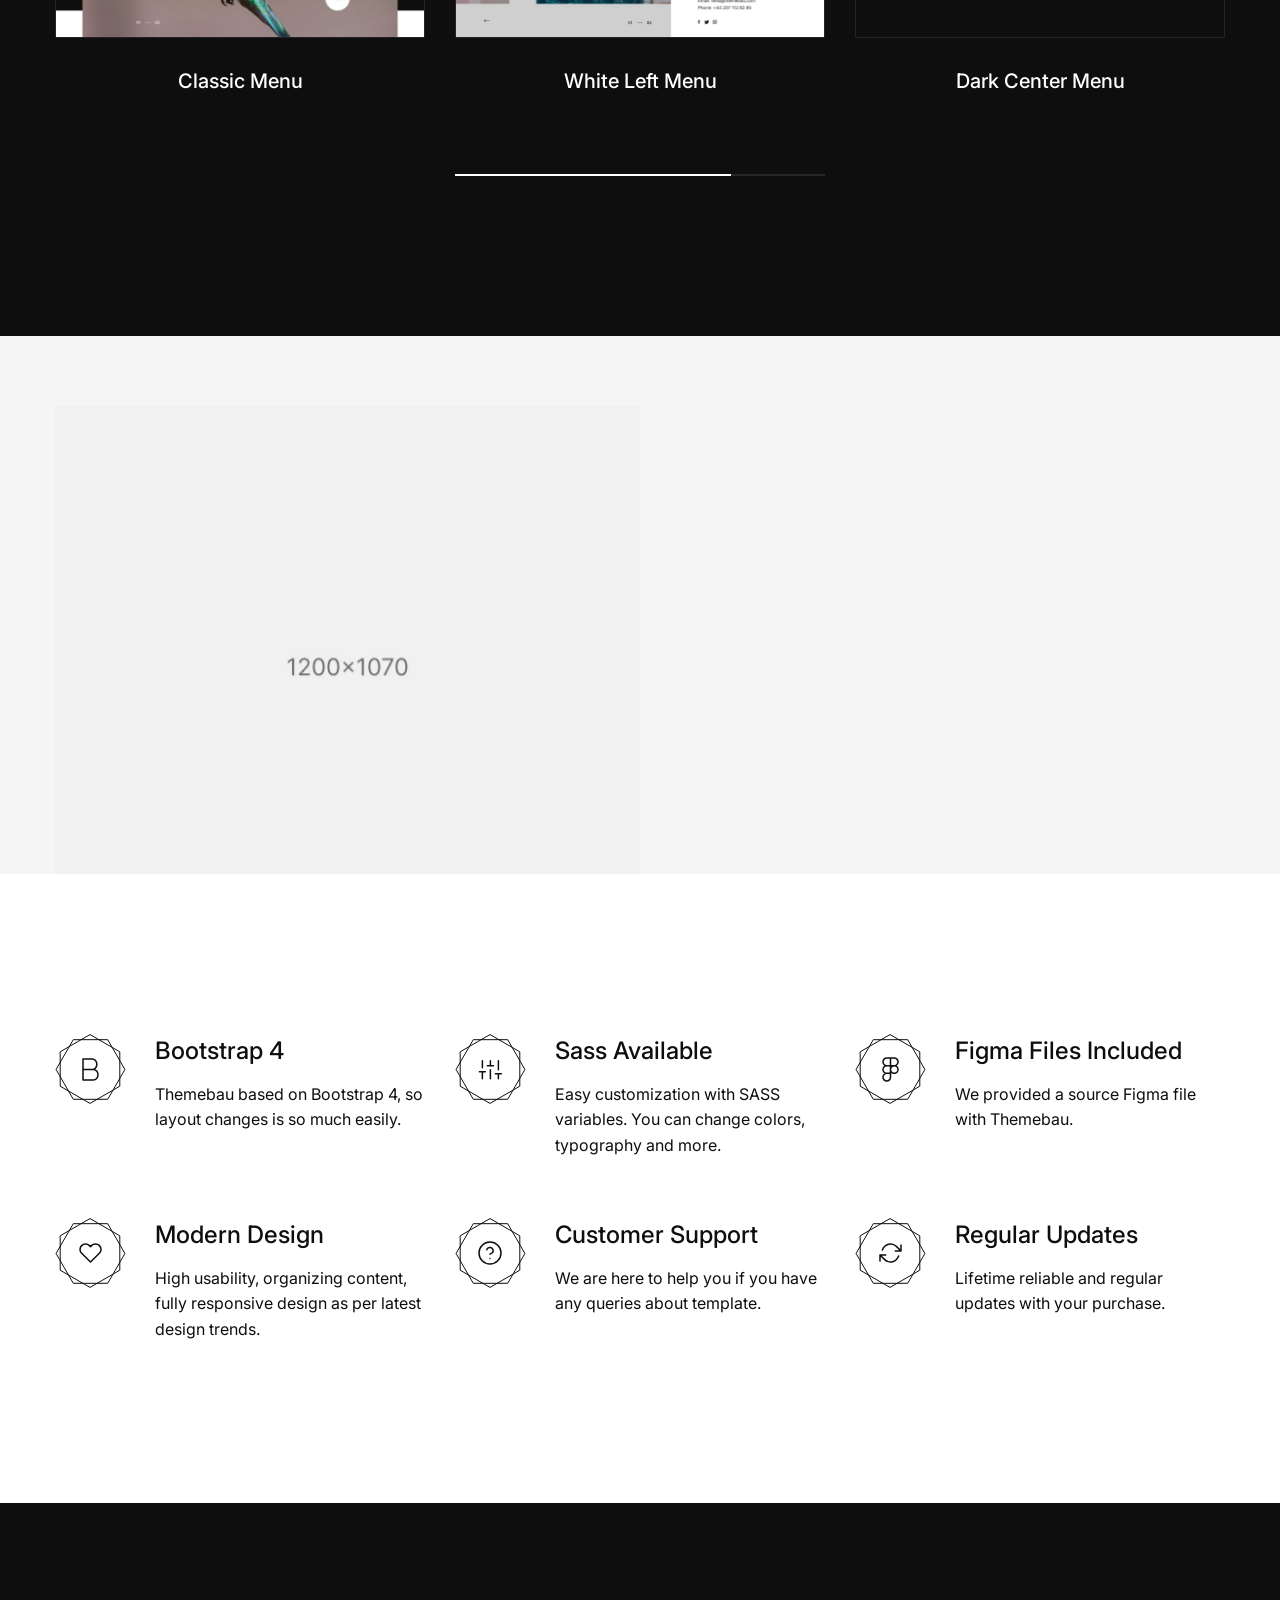
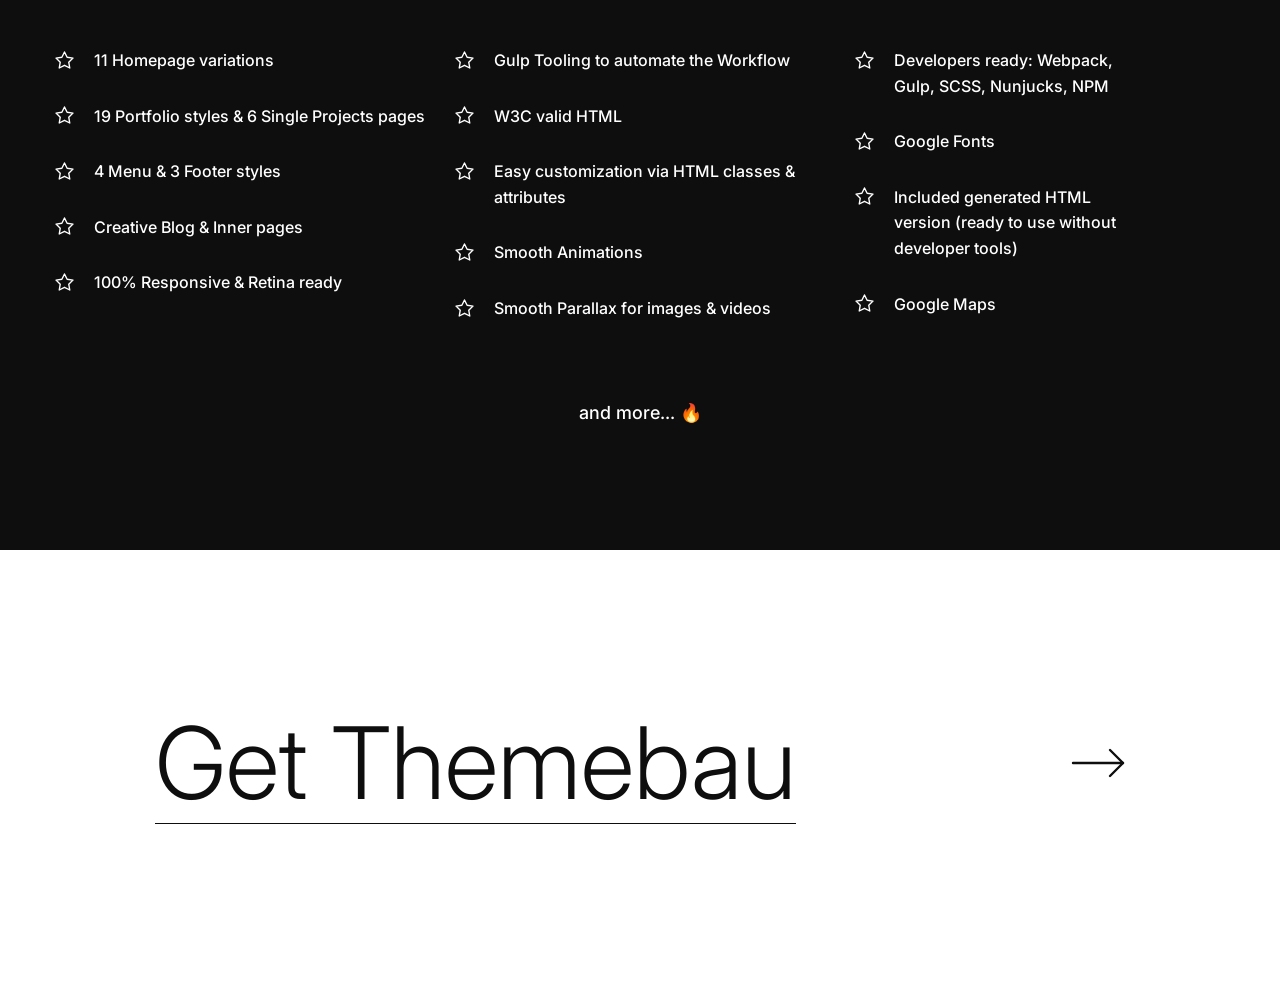
==== commit c6830f05: "cambio de plantilla" ====
--- a/index.html
+++ b/index.html
@@ -1,886 +1,1607 @@
 <!DOCTYPE html>
 <html lang="en">
-
-<head>
-  <meta charset="utf-8">
-  <meta content="width=device-width, initial-scale=1.0" name="viewport">
-
-  <title>Guayupe birds</title>
-  <meta content="birds, nature, hostels, photographs and lots of fun" name="descriptison">
-  <meta content="" name="keywords">
-
-  <!-- Favicons -->
-  <link href="assets/img/logo.png" rel="icon">
-  <link href="assets/img/apple-touch-icon.png" rel="apple-touch-icon">
-
-  <!-- Google Fonts -->
-  <link
-    href="https://fonts.googleapis.com/css?family=Open+Sans:300,300i,400,400i,600,600i,700,700i|Montserrat:300,300i,400,400i,500,500i,600,600i,700,700i|Poppins:300,300i,400,400i,500,500i,600,600i,700,700i"
-    rel="stylesheet">
-
-  <!-- Vendor CSS Files -->
-  <link href="assets/vendor/bootstrap/css/bootstrap.min.css" rel="stylesheet">
-  <link href="assets/vendor/icofont/icofont.min.css" rel="stylesheet">
-  <link href="assets/vendor/boxicons/css/boxicons.min.css" rel="stylesheet">
-  <link href="assets/vendor/venobox/venobox.css" rel="stylesheet">
-  <link href="assets/vendor/owl.carousel/assets/owl.carousel.min.css" rel="stylesheet">
-  <link href="assets/vendor/aos/aos.css" rel="stylesheet">
-
-  <!-- Template Main CSS File -->
-  <link href="assets/css/style.css" rel="stylesheet">
-
-  <!-- =======================================================
-  * Template Name: Knight - v2.1.0
-  * Template URL: https://bootstrapmade.com/knight-free-bootstrap-theme/
-  * Author: BootstrapMade.com
-  * License: https://bootstrapmade.com/license/
-  ======================================================== -->
-</head>
-
-<body>
-
-  <!-- ======= Hero Section ======= -->
-  <section id="hero">
-    <div class="hero-container">
-      <a href="index.html" class="hero-logo" data-aos="zoom-in" style="z-index: 100;"><img
-          src="assets/img/hero-logo.png" alt="" width="50%"></a>
-      <h1 data-aos="zoom-in" style="z-index: 100;">Welcome To Guayupe birds</h1>
-      <h2 data-aos="fade-up" style="z-index: 100;">birds, nature, hostels, photographs and lots of fun</h2>
-      <a data-aos="fade-up" href="#services" class="btn-get-started scrollto" style="z-index: 100;">Get Started</a>
-    </div>
-
-  </section><!-- End Hero -->
-  <div class="convideo">
-    <video src="assets/img/Aves.mp4" controls autoplay></video>
-  </div>
-  <!-- ======= Header ======= -->
-  <header id="header" class="d-flex align-items-center">
-    <div class="container">
-
-      <!-- The main logo is shown in mobile version only. The centered nav-logo in nav menu is displayed in desktop view  -->
-      <div class="logo d-block d-lg-none">
-        <a href="index.html"><img src="assets/img/hero-logo.png" alt="" class="img-fluid"></a>
-      </div>
-
-      <nav class="nav-menu d-none d-lg-block">
-        <ul class="nav-inner">
-          <li class="active"><a href="index.html">Home</a></li>
-
-          <li><a href="#services">Services</a></li>
-          <li><a href="#portfolio">Gallery</a></li>
-          <li class="nav-logo"><a href="index.html"><img src="assets/img/logo.png" alt="" class="img-fluid"></a>
-          </li>
-
-
-          <li><a href="#pricing">Pricing</a></li>
-          <li class="drop-down"><a href="">About</a>
-            <ul>
-              <li><a href="#about">About Us</a></li>
-              <li><a href="#team">Team</a></li>
-            </ul>
-          </li>
-          <li><a href="#contact">Contact</a></li>
-
-        </ul>
-      </nav><!-- .nav-menu -->
-
-    </div>
-  </header><!-- End Header -->
-
-  <main id="main">
-
-
-
-    <!-- ======= Services Section ======= -->
-    <section id="services" class="services">
-      <div class="container">
-
-        <div class="section-title" data-aos="fade-up">
-          <h2>Services</h2>
-          <p>Enjoy a natural paradise</p>
+    <head>
+        <meta charset="utf-8">
+        <meta http-equiv="X-UA-Compatible" content="IE=edge">
+        <title>Themebau | Demo Landing</title>
+        <meta name="description" content="Themebau">
+        <meta name="author" content="RunWebRun">
+        <link rel="icon" type="image/png" href="assets/images/favicon.png">
+        <meta name="viewport" content="width=device-width, initial-scale=1, shrink-to-fit=no">
+        <!-- Google Fonts -->
+        <link href="https://fonts.googleapis.com/css2?family=Inter:wght@400;500;700&display=swap" rel="stylesheet">
+        <!-- START: Styles -->
+        <!-- Swiper -->
+        <link rel="stylesheet" href="assets/vendor/swiper/dist/css/swiper.min.css" />
+        <!-- Fancybox -->
+        <link rel="stylesheet" href="assets/vendor/fancybox/dist/jquery.fancybox.min.css" />
+        <!-- Themebau -->
+        <link rel="stylesheet" href="assets/css/themebau.min.css">
+        <!-- Custom Styles -->
+        <link rel="stylesheet" href="assets/css/custom.css">
+        <!-- END: Styles -->
+        <!-- jQuery -->
+        <script src="assets/vendor/jquery/dist/jquery.min.js"></script>
+    </head>
+    <body>
+        <header class="navbar navbar-top navbar-expand-lg navbar-dark navbar-fixed">
+            <div class="container">
+                <a class="navbar-brand order-1" href="index.html">
+                    <img width="107" src="assets/images/logo-white.svg" alt="">
+                </a>
+                <a class="navbar-toggle order-4" href="#navbar-mobile-style-2" data-fancybox data-base-class="fancybox-navbar" data-keyboard="false" data-auto-focus="false" data-touch="false" data-close-existing="true" data-small-btn="false" data-toolbar="false">
+                    <span></span>
+                    <span></span>
+                    <span></span>
+                </a>
+                <ul class="nav navbar-nav order-2">
+                    <li class="nav-item navbar-dropdown navbar-dropdown-mega">
+                        <a href="index-1.html" class="nav-link">
+                            <span class="nav-link-name">home</span>
+                            <svg width="6" height="10" viewBox="0 0 6 10" fill="none" xmlns="http://www.w3.org/2000/svg">
+                                <path d="M1 9L5 5L1 1" stroke="currentColor" stroke-width="1.5" stroke-linecap="round" stroke-linejoin="round" />
+                            </svg>
+                        </a>
+                        <div class="dropdown-menu">
+                            <div class="container">
+                                <ul role="menu" class="navbar-nav row gh-1 gv-3">
+                                    <li class="nav-item col-md-6 col-lg-3 col-xl-2">
+                                        <a href="home.html" class="nav-link"><span class="nav-link-image"><img src="assets/images/demos/main-home.jpg" alt=""></span><span class="nav-link-name">main home</span>
+                                        </a>
+                                    </li>
+                                    <li class="nav-item col-md-6 col-lg-3 col-xl-2">
+                                        <a href="simple-portfolio.html" class="nav-link"><span class="nav-link-image"><img src="assets/images/demos/simple-portfolio.jpg" alt=""></span><span class="nav-link-name">simple portofolio</span>
+                                        </a>
+                                    </li>
+                                    <li class="nav-item col-md-6 col-lg-3 col-xl-2">
+                                        <a href="creative-agency.html" class="nav-link"><span class="nav-link-image"><img src="assets/images/demos/creative-agency.jpg" alt=""></span><span class="nav-link-name">creative agency</span>
+                                        </a>
+                                    </li>
+                                    <li class="nav-item col-md-6 col-lg-3 col-xl-2">
+                                        <a href="freelancer-portfolio.html" class="nav-link"><span class="nav-link-image"><img src="assets/images/demos/freelancer-portfolio.jpg" alt=""></span><span class="nav-link-name">freelancer portfolio</span>
+                                        </a>
+                                    </li>
+                                    <li class="nav-item col-md-6 col-lg-3 col-xl-2">
+                                        <a href="interactive-links-dark.html" class="nav-link"><span class="nav-link-image"><img src="assets/images/demos/interactive-dark.jpg" alt=""></span><span class="nav-link-name">interactive dark</span>
+                                        </a>
+                                    </li>
+                                    <li class="nav-item col-md-6 col-lg-3 col-xl-2">
+                                        <a href="interactive-links-light.html" class="nav-link"><span class="nav-link-image"><img src="assets/images/demos/interactive-light.jpg" alt=""></span><span class="nav-link-name">interactive light</span>
+                                        </a>
+                                    </li>
+                                    <li class="nav-item col-md-6 col-lg-3 col-xl-2">
+                                        <a href="left-menu.html" class="nav-link"><span class="nav-link-image"><img src="assets/images/demos/left-menu.jpg" alt=""></span><span class="nav-link-name">left menu</span>
+                                        </a>
+                                    </li>
+                                    <li class="nav-item col-md-6 col-lg-3 col-xl-2">
+                                        <a href="digital-agency.html" class="nav-link"><span class="nav-link-image"><img src="assets/images/demos/digital-agency.jpg" alt=""></span><span class="nav-link-name">digital agency</span>
+                                        </a>
+                                    </li>
+                                    <li class="nav-item col-md-6 col-lg-3 col-xl-2">
+                                        <a href="carousel-dark.html" class="nav-link"><span class="nav-link-image"><img src="assets/images/demos/carousel-dark.jpg" alt=""></span><span class="nav-link-name">carousel dark</span>
+                                        </a>
+                                    </li>
+                                    <li class="nav-item col-md-6 col-lg-3 col-xl-2">
+                                        <a href="carousel-light.html" class="nav-link"><span class="nav-link-image"><img src="assets/images/demos/carousel-light.jpg" alt=""></span><span class="nav-link-name">carousel light</span>
+                                        </a>
+                                    </li>
+                                    <li class="nav-item col-md-6 col-lg-3 col-xl-2">
+                                        <a href="fullscreen-showcase.html" class="nav-link"><span class="nav-link-image"><img src="assets/images/demos/fullscreen-showcase.jpg" alt=""></span><span class="nav-link-name">fullscreen showcase</span>
+                                        </a>
+                                    </li>
+                                </ul>
+                            </div>
+                        </div>
+                    </li>
+                    <li class="nav-item navbar-dropdown">
+                        <a href="portfolio-col-1-style-1.html" class="nav-link">
+                            <span class="nav-link-name">projects</span>
+                            <svg width="6" height="10" viewBox="0 0 6 10" fill="none" xmlns="http://www.w3.org/2000/svg">
+                                <path d="M1 9L5 5L1 1" stroke="currentColor" stroke-width="1.5" stroke-linecap="round" stroke-linejoin="round" />
+                            </svg>
+                        </a>
+                        <div class="dropdown-menu">
+                            <ul class="nav navbar-nav">
+                                <li class="nav-item navbar-dropdown">
+                                    <a href="portfolio-col-1-style-1.html" class="nav-link">
+                                        <span class="nav-link-name">1 column</span>
+                                        <svg width="6" height="10" viewBox="0 0 6 10" fill="none" xmlns="http://www.w3.org/2000/svg">
+                                            <path d="M1 9L5 5L1 1" stroke="currentColor" stroke-width="1.5" stroke-linecap="round" stroke-linejoin="round" />
+                                        </svg>
+                                    </a>
+                                    <div class="dropdown-menu">
+                                        <ul class="nav navbar-nav">
+                                            <li class="nav-item">
+                                                <a href="portfolio-col-1-style-1.html" class="nav-link">
+                                                    <span class="nav-link-name">Style 1</span>
+                                                </a>
+                                            </li>
+                                            <li class="nav-item">
+                                                <a href="portfolio-col-1-style-2.html" class="nav-link">
+                                                    <span class="nav-link-name">Style 2</span>
+                                                </a>
+                                            </li>
+                                        </ul>
+                                    </div>
+                                </li>
+                                <li class="nav-item navbar-dropdown">
+                                    <a href="portfolio-col-2-style-1.html" class="nav-link">
+                                        <span class="nav-link-name">2 column</span>
+                                        <svg width="6" height="10" viewBox="0 0 6 10" fill="none" xmlns="http://www.w3.org/2000/svg">
+                                            <path d="M1 9L5 5L1 1" stroke="currentColor" stroke-width="1.5" stroke-linecap="round" stroke-linejoin="round" />
+                                        </svg>
+                                    </a>
+                                    <div class="dropdown-menu">
+                                        <ul class="nav navbar-nav">
+                                            <li class="nav-item">
+                                                <a href="portfolio-col-2-style-1.html" class="nav-link">
+                                                    <span class="nav-link-name">Style 1</span>
+                                                </a>
+                                            </li>
+                                            <li class="nav-item">
+                                                <a href="portfolio-col-2-style-2.html" class="nav-link">
+                                                    <span class="nav-link-name">Style 2</span>
+                                                </a>
+                                            </li>
+                                            <li class="nav-item">
+                                                <a href="portfolio-col-2-style-3.html" class="nav-link">
+                                                    <span class="nav-link-name">Style 3</span>
+                                                </a>
+                                            </li>
+                                            <li class="nav-item">
+                                                <a href="portfolio-col-2-style-4.html" class="nav-link">
+                                                    <span class="nav-link-name">Style 4</span>
+                                                </a>
+                                            </li>
+                                            <li class="nav-item">
+                                                <a href="portfolio-col-2-style-5.html" class="nav-link">
+                                                    <span class="nav-link-name">Style 5</span>
+                                                </a>
+                                            </li>
+                                            <li class="nav-item">
+                                                <a href="portfolio-col-2-style-6.html" class="nav-link">
+                                                    <span class="nav-link-name">Style 6</span>
+                                                </a>
+                                            </li>
+                                        </ul>
+                                    </div>
+                                </li>
+                                <li class="nav-item navbar-dropdown">
+                                    <a href="portfolio-col-3-style-1.html" class="nav-link">
+                                        <span class="nav-link-name">3 column</span>
+                                        <svg width="6" height="10" viewBox="0 0 6 10" fill="none" xmlns="http://www.w3.org/2000/svg">
+                                            <path d="M1 9L5 5L1 1" stroke="currentColor" stroke-width="1.5" stroke-linecap="round" stroke-linejoin="round" />
+                                        </svg>
+                                    </a>
+                                    <div class="dropdown-menu">
+                                        <ul class="nav navbar-nav">
+                                            <li class="nav-item">
+                                                <a href="portfolio-col-3-style-1.html" class="nav-link">
+                                                    <span class="nav-link-name">Style 1</span>
+                                                </a>
+                                            </li>
+                                            <li class="nav-item">
+                                                <a href="portfolio-col-3-style-2.html" class="nav-link">
+                                                    <span class="nav-link-name">Style 2</span>
+                                                </a>
+                                            </li>
+                                            <li class="nav-item">
+                                                <a href="portfolio-col-3-style-3.html" class="nav-link">
+                                                    <span class="nav-link-name">Style 3</span>
+                                                </a>
+                                            </li>
+                                            <li class="nav-item">
+                                                <a href="portfolio-col-3-style-4.html" class="nav-link">
+                                                    <span class="nav-link-name">Style 4</span>
+                                                </a>
+                                            </li>
+                                            <li class="nav-item">
+                                                <a href="portfolio-col-3-style-5.html" class="nav-link">
+                                                    <span class="nav-link-name">Style 5</span>
+                                                </a>
+                                            </li>
+                                        </ul>
+                                    </div>
+                                </li>
+                                <li class="nav-item navbar-dropdown">
+                                    <a href="portfolio-col-4-style-1.html" class="nav-link">
+                                        <span class="nav-link-name">4 column</span>
+                                        <svg width="6" height="10" viewBox="0 0 6 10" fill="none" xmlns="http://www.w3.org/2000/svg">
+                                            <path d="M1 9L5 5L1 1" stroke="currentColor" stroke-width="1.5" stroke-linecap="round" stroke-linejoin="round" />
+                                        </svg>
+                                    </a>
+                                    <div class="dropdown-menu">
+                                        <ul class="nav navbar-nav">
+                                            <li class="nav-item">
+                                                <a href="portfolio-col-4-style-1.html" class="nav-link">
+                                                    <span class="nav-link-name">Style 1</span>
+                                                </a>
+                                            </li>
+                                            <li class="nav-item">
+                                                <a href="portfolio-col-4-style-2.html" class="nav-link">
+                                                    <span class="nav-link-name">Style 2</span>
+                                                </a>
+                                            </li>
+                                            <li class="nav-item">
+                                                <a href="portfolio-col-4-style-3.html" class="nav-link">
+                                                    <span class="nav-link-name">Style 3</span>
+                                                </a>
+                                            </li>
+                                            <li class="nav-item">
+                                                <a href="portfolio-col-4-style-4.html" class="nav-link">
+                                                    <span class="nav-link-name">Style 4</span>
+                                                </a>
+                                            </li>
+                                        </ul>
+                                    </div>
+                                </li>
+                                <li class="nav-item navbar-dropdown">
+                                    <a href="portfolio-single-style-1.html" class="nav-link">
+                                        <span class="nav-link-name">Single Works</span>
+                                        <svg width="6" height="10" viewBox="0 0 6 10" fill="none" xmlns="http://www.w3.org/2000/svg">
+                                            <path d="M1 9L5 5L1 1" stroke="currentColor" stroke-width="1.5" stroke-linecap="round" stroke-linejoin="round" />
+                                        </svg>
+                                    </a>
+                                    <div class="dropdown-menu">
+                                        <ul class="nav navbar-nav">
+                                            <li class="nav-item">
+                                                <a href="portfolio-single-style-1.html" class="nav-link">
+                                                    <span class="nav-link-name">Style 1</span>
+                                                </a>
+                                            </li>
+                                            <li class="nav-item">
+                                                <a href="portfolio-single-style-2.html" class="nav-link">
+                                                    <span class="nav-link-name">Style 2</span>
+                                                </a>
+                                            </li>
+                                            <li class="nav-item">
+                                                <a href="portfolio-single-style-3.html" class="nav-link">
+                                                    <span class="nav-link-name">Style 3</span>
+                                                </a>
+                                            </li>
+                                            <li class="nav-item">
+                                                <a href="portfolio-single-style-4.html" class="nav-link">
+                                                    <span class="nav-link-name">Style 4</span>
+                                                </a>
+                                            </li>
+                                            <li class="nav-item">
+                                                <a href="portfolio-single-style-5.html" class="nav-link">
+                                                    <span class="nav-link-name">Style 5</span>
+                                                </a>
+                                            </li>
+                                            <li class="nav-item">
+                                                <a href="portfolio-single-style-6.html" class="nav-link">
+                                                    <span class="nav-link-name">Style 6</span>
+                                                </a>
+                                            </li>
+                                        </ul>
+                                    </div>
+                                </li>
+                            </ul>
+                        </div>
+                    </li>
+                    <li class="nav-item navbar-dropdown">
+                        <a href="about-us.html" class="nav-link">
+                            <span class="nav-link-name">pages</span>
+                            <svg width="6" height="10" viewBox="0 0 6 10" fill="none" xmlns="http://www.w3.org/2000/svg">
+                                <path d="M1 9L5 5L1 1" stroke="currentColor" stroke-width="1.5" stroke-linecap="round" stroke-linejoin="round" />
+                            </svg>
+                        </a>
+                        <div class="dropdown-menu">
+                            <ul class="nav navbar-nav">
+                                <li class="nav-item navbar-dropdown">
+                                    <a href="about-us.html" class="nav-link">
+                                        <span class="nav-link-name">About Us</span>
+                                        <svg width="6" height="10" viewBox="0 0 6 10" fill="none" xmlns="http://www.w3.org/2000/svg">
+                                            <path d="M1 9L5 5L1 1" stroke="currentColor" stroke-width="1.5" stroke-linecap="round" stroke-linejoin="round" />
+                                        </svg>
+                                    </a>
+                                    <div class="dropdown-menu">
+                                        <ul class="nav navbar-nav">
+                                            <li class="nav-item">
+                                                <a href="about-us.html" class="nav-link">
+                                                    <span class="nav-link-name">About Us</span>
+                                                </a>
+                                            </li>
+                                            <li class="nav-item">
+                                                <a href="about-us-2.html" class="nav-link">
+                                                    <span class="nav-link-name">About Us 2</span>
+                                                </a>
+                                            </li>
+                                            <li class="nav-item">
+                                                <a href="about-me.html" class="nav-link">
+                                                    <span class="nav-link-name">About Me</span>
+                                                </a>
+                                            </li>
+                                        </ul>
+                                    </div>
+                                </li>
+                                <li class="nav-item navbar-dropdown">
+                                    <a href="services.html" class="nav-link">
+                                        <span class="nav-link-name">Services</span>
+                                        <svg width="6" height="10" viewBox="0 0 6 10" fill="none" xmlns="http://www.w3.org/2000/svg">
+                                            <path d="M1 9L5 5L1 1" stroke="currentColor" stroke-width="1.5" stroke-linecap="round" stroke-linejoin="round" />
+                                        </svg>
+                                    </a>
+                                    <div class="dropdown-menu">
+                                        <ul class="nav navbar-nav">
+                                            <li class="nav-item">
+                                                <a href="services.html" class="nav-link">
+                                                    <span class="nav-link-name">Services</span>
+                                                </a>
+                                            </li>
+                                            <li class="nav-item">
+                                                <a href="single-service.html" class="nav-link">
+                                                    <span class="nav-link-name">Single Service</span>
+                                                </a>
+                                            </li>
+                                        </ul>
+                                    </div>
+                                </li>
+                                <li class="nav-item navbar-dropdown">
+                                    <a href="blog-col-3.html" class="nav-link">
+                                        <span class="nav-link-name">Blog</span>
+                                        <svg width="6" height="10" viewBox="0 0 6 10" fill="none" xmlns="http://www.w3.org/2000/svg">
+                                            <path d="M1 9L5 5L1 1" stroke="currentColor" stroke-width="1.5" stroke-linecap="round" stroke-linejoin="round" />
+                                        </svg>
+                                    </a>
+                                    <div class="dropdown-menu">
+                                        <ul class="nav navbar-nav">
+                                            <li class="nav-item">
+                                                <a href="blog-col-3.html" class="nav-link">
+                                                    <span class="nav-link-name">3 column</span>
+                                                </a>
+                                            </li>
+                                            <li class="nav-item">
+                                                <a href="blog-col-1.html" class="nav-link">
+                                                    <span class="nav-link-name">1 column</span>
+                                                </a>
+                                            </li>
+                                            <li class="nav-item">
+                                                <a href="single-post.html" class="nav-link">
+                                                    <span class="nav-link-name">Single Post</span>
+                                                </a>
+                                            </li>
+                                        </ul>
+                                    </div>
+                                </li>
+                                <li class="nav-item">
+                                    <a href="coming-soon.html" class="nav-link">
+                                        <span class="nav-link-name">Coming Soon</span>
+                                    </a>
+                                </li>
+                                <li class="nav-item">
+                                    <a href="404.html" class="nav-link">
+                                        <span class="nav-link-name">404</span>
+                                    </a>
+                                </li>
+                            </ul>
+                        </div>
+                    </li>
+                    <li class="nav-item navbar-dropdown">
+                        <a href="contact-1.html" class="nav-link">
+                            <span class="nav-link-name">contact</span>
+                            <svg width="6" height="10" viewBox="0 0 6 10" fill="none" xmlns="http://www.w3.org/2000/svg">
+                                <path d="M1 9L5 5L1 1" stroke="currentColor" stroke-width="1.5" stroke-linecap="round" stroke-linejoin="round" />
+                            </svg>
+                        </a>
+                        <div class="dropdown-menu">
+                            <ul class="nav navbar-nav">
+                                <li class="nav-item">
+                                    <a href="contact-1.html" class="nav-link">
+                                        <span class="nav-link-name">Contact 1</span>
+                                    </a>
+                                </li>
+                                <li class="nav-item">
+                                    <a href="contact-2.html" class="nav-link">
+                                        <span class="nav-link-name">Contact 2</span>
+                                    </a>
+                                </li>
+                            </ul>
+                        </div>
+                    </li>
+                </ul>
+                <a class="d-none d-sm-inline-block btn btn-white btn-with-ball ml-auto ml-lg-60 mr-40 mr-lg-0 order-2 order-lg-3" href="https://themes.getbootstrap.com/product/themebau/">purchase</a>
+                <a class="btn btn-white btn-link btn-clean d-sm-none order-2 ml-auto mr-40" href="https://themes.getbootstrap.com/product/themebau/">purchase</a>
+            </div>
+        </header>
+        <!-- style 2 -->
+        <div class="navbar navbar-mobile navbar-mobile-style-2 navbar-dark" id="navbar-mobile-style-2">
+            <div class="shape justify-content-end">
+                <svg data-rellax-speed="0" width="544" height="362" viewBox="0 0 544 362" fill="none" xmlns="http://www.w3.org/2000/svg">
+                    <circle cx="320.5" cy="41.5" r="320.5" fill=" #202020" />
+                </svg>
+            </div>
+            <div class="navbar-head">
+                <div class="container">
+                    <a class="navbar-brand" href="index.html">
+                        <img width="107" src="assets/images/logo-white.svg" alt="">
+                    </a>
+                    <a class="navbar-toggle" href="#" data-fancybox-close>
+                        <span></span>
+                        <span></span>
+                        <span></span>
+                    </a>
+                </div>
+            </div>
+            <div class="container">
+                <div class="row gh-1 justify-content-center">
+                    <div class="col-12 col-md-7 col-lg-5 col-xl-4">
+                        <div class="navbar-body">
+                            <ul class="nav navbar-nav navbar-nav-collapse">
+                                <li class="nav-item navbar-collapse">
+                                    <a href="#navbarCollapseHome" class="nav-link collapsed" role="button" data-toggle="collapse" aria-expanded="false" aria-controls="navbarCollapseHome">
+                                        <span class="nav-link-name">home</span>
+                                        <svg class="collapse-icon" width="7" height="12" viewBox="0 0 7 12" fill="none" xmlns="http://www.w3.org/2000/svg">
+                                            <path d="M1 11L6 6L1 1" stroke="currentColor" stroke-width="1.5" stroke-linecap="round" stroke-linejoin="round" />
+                                        </svg>
+                                    </a>
+                                    <div class="navbar-collapse-menu collapse" id="navbarCollapseHome">
+                                        <ul class="nav navbar-nav">
+                                            <li class="nav-item">
+                                                <a href="home.html" class="nav-link">
+                                                    <span class="nav-link-name">main home</span>
+                                                </a>
+                                            </li>
+                                            <li class="nav-item">
+                                                <a href="simple-portfolio.html" class="nav-link">
+                                                    <span class="nav-link-name">simple portofolio</span>
+                                                </a>
+                                            </li>
+                                            <li class="nav-item">
+                                                <a href="creative-agency.html" class="nav-link">
+                                                    <span class="nav-link-name">creative agency</span>
+                                                </a>
+                                            </li>
+                                            <li class="nav-item">
+                                                <a href="freelancer-portfolio.html" class="nav-link">
+                                                    <span class="nav-link-name">freelancer portfolio</span>
+                                                </a>
+                                            </li>
+                                            <li class="nav-item">
+                                                <a href="interactive-links-dark.html" class="nav-link">
+                                                    <span class="nav-link-name">interactive dark</span>
+                                                </a>
+                                            </li>
+                                            <li class="nav-item">
+                                                <a href="interactive-links-light.html" class="nav-link">
+                                                    <span class="nav-link-name">interactive light</span>
+                                                </a>
+                                            </li>
+                                            <li class="nav-item">
+                                                <a href="left-menu.html" class="nav-link">
+                                                    <span class="nav-link-name">left menu</span>
+                                                </a>
+                                            </li>
+                                            <li class="nav-item">
+                                                <a href="digital-agency.html" class="nav-link">
+                                                    <span class="nav-link-name">digital agency</span>
+                                                </a>
+                                            </li>
+                                            <li class="nav-item">
+                                                <a href="carousel-dark.html" class="nav-link">
+                                                    <span class="nav-link-name">carousel dark</span>
+                                                </a>
+                                            </li>
+                                            <li class="nav-item">
+                                                <a href="carousel-light.html" class="nav-link">
+                                                    <span class="nav-link-name">carousel light</span>
+                                                </a>
+                                            </li>
+                                            <li class="nav-item">
+                                                <a href="fullscreen-showcase.html" class="nav-link">
+                                                    <span class="nav-link-name">fullscreen showcase</span>
+                                                </a>
+                                            </li>
+                                        </ul>
+                                    </div>
+                                </li>
+                                <li class="nav-item navbar-collapse">
+                                    <a href="#navbarCollapseProjects" class="nav-link collapsed" role="button" data-toggle="collapse" aria-expanded="false" aria-controls="navbarCollapseProjects">
+                                        <span class="nav-link-name">projects</span>
+                                        <svg class="collapse-icon" width="7" height="12" viewBox="0 0 7 12" fill="none" xmlns="http://www.w3.org/2000/svg">
+                                            <path d="M1 11L6 6L1 1" stroke="currentColor" stroke-width="1.5" stroke-linecap="round" stroke-linejoin="round" />
+                                        </svg>
+                                    </a>
+                                    <div class="navbar-collapse-menu collapse" id="navbarCollapseProjects">
+                                        <ul class="nav navbar-nav">
+                                            <li class="nav-item navbar-collapse">
+                                                <a href="#navbarCollapse1Column" class="nav-link collapsed" role="button" data-toggle="collapse" aria-expanded="false" aria-controls="navbarCollapse1Column">
+                                                    <span class="nav-link-name">1 column</span>
+                                                    <svg class="collapse-icon" width="7" height="12" viewBox="0 0 7 12" fill="none" xmlns="http://www.w3.org/2000/svg">
+                                                        <path d="M1 11L6 6L1 1" stroke="currentColor" stroke-width="1.5" stroke-linecap="round" stroke-linejoin="round" />
+                                                    </svg>
+                                                </a>
+                                                <div class="navbar-collapse-menu collapse" id="navbarCollapse1Column">
+                                                    <ul class="nav navbar-nav">
+                                                        <li class="nav-item">
+                                                            <a href="portfolio-col-1-style-1.html" class="nav-link">
+                                                                <span class="nav-link-name">Style 1</span>
+                                                            </a>
+                                                        </li>
+                                                        <li class="nav-item">
+                                                            <a href="portfolio-col-1-style-2.html" class="nav-link">
+                                                                <span class="nav-link-name">Style 2</span>
+                                                            </a>
+                                                        </li>
+                                                    </ul>
+                                                </div>
+                                            </li>
+                                            <li class="nav-item navbar-collapse">
+                                                <a href="#navbarCollapse2Column" class="nav-link collapsed" role="button" data-toggle="collapse" aria-expanded="false" aria-controls="navbarCollapse2Column">
+                                                    <span class="nav-link-name">2 column</span>
+                                                    <svg class="collapse-icon" width="7" height="12" viewBox="0 0 7 12" fill="none" xmlns="http://www.w3.org/2000/svg">
+                                                        <path d="M1 11L6 6L1 1" stroke="currentColor" stroke-width="1.5" stroke-linecap="round" stroke-linejoin="round" />
+                                                    </svg>
+                                                </a>
+                                                <div class="navbar-collapse-menu collapse" id="navbarCollapse2Column">
+                                                    <ul class="nav navbar-nav">
+                                                        <li class="nav-item">
+                                                            <a href="portfolio-col-2-style-1.html" class="nav-link">
+                                                                <span class="nav-link-name">Style 1</span>
+                                                            </a>
+                                                        </li>
+                                                        <li class="nav-item">
+                                                            <a href="portfolio-col-2-style-2.html" class="nav-link">
+                                                                <span class="nav-link-name">Style 2</span>
+                                                            </a>
+                                                        </li>
+                                                        <li class="nav-item">
+                                                            <a href="portfolio-col-2-style-3.html" class="nav-link">
+                                                                <span class="nav-link-name">Style 3</span>
+                                                            </a>
+                                                        </li>
+                                                        <li class="nav-item">
+                                                            <a href="portfolio-col-2-style-4.html" class="nav-link">
+                                                                <span class="nav-link-name">Style 4</span>
+                                                            </a>
+                                                        </li>
+                                                        <li class="nav-item">
+                                                            <a href="portfolio-col-2-style-5.html" class="nav-link">
+                                                                <span class="nav-link-name">Style 5</span>
+                                                            </a>
+                                                        </li>
+                                                        <li class="nav-item">
+                                                            <a href="portfolio-col-2-style-6.html" class="nav-link">
+                                                                <span class="nav-link-name">Style 6</span>
+                                                            </a>
+                                                        </li>
+                                                    </ul>
+                                                </div>
+                                            </li>
+                                            <li class="nav-item navbar-collapse">
+                                                <a href="#navbarCollapse3Column" class="nav-link collapsed" role="button" data-toggle="collapse" aria-expanded="false" aria-controls="navbarCollapse3Column">
+                                                    <span class="nav-link-name">3 column</span>
+                                                    <svg class="collapse-icon" width="7" height="12" viewBox="0 0 7 12" fill="none" xmlns="http://www.w3.org/2000/svg">
+                                                        <path d="M1 11L6 6L1 1" stroke="currentColor" stroke-width="1.5" stroke-linecap="round" stroke-linejoin="round" />
+                                                    </svg>
+                                                </a>
+                                                <div class="navbar-collapse-menu collapse" id="navbarCollapse3Column">
+                                                    <ul class="nav navbar-nav">
+                                                        <li class="nav-item">
+                                                            <a href="portfolio-col-3-style-1.html" class="nav-link">
+                                                                <span class="nav-link-name">Style 1</span>
+                                                            </a>
+                                                        </li>
+                                                        <li class="nav-item">
+                                                            <a href="portfolio-col-3-style-2.html" class="nav-link">
+                                                                <span class="nav-link-name">Style 2</span>
+                                                            </a>
+                                                        </li>
+                                                        <li class="nav-item">
+                                                            <a href="portfolio-col-3-style-3.html" class="nav-link">
+                                                                <span class="nav-link-name">Style 3</span>
+                                                            </a>
+                                                        </li>
+                                                        <li class="nav-item">
+                                                            <a href="portfolio-col-3-style-4.html" class="nav-link">
+                                                                <span class="nav-link-name">Style 4</span>
+                                                            </a>
+                                                        </li>
+                                                        <li class="nav-item">
+                                                            <a href="portfolio-col-3-style-5.html" class="nav-link">
+                                                                <span class="nav-link-name">Style 5</span>
+                                                            </a>
+                                                        </li>
+                                                    </ul>
+                                                </div>
+                                            </li>
+                                            <li class="nav-item navbar-collapse">
+                                                <a href="#navbarCollapse4Column" class="nav-link collapsed" role="button" data-toggle="collapse" aria-expanded="false" aria-controls="navbarCollapse4Column">
+                                                    <span class="nav-link-name">4 column</span>
+                                                    <svg class="collapse-icon" width="7" height="12" viewBox="0 0 7 12" fill="none" xmlns="http://www.w3.org/2000/svg">
+                                                        <path d="M1 11L6 6L1 1" stroke="currentColor" stroke-width="1.5" stroke-linecap="round" stroke-linejoin="round" />
+                                                    </svg>
+                                                </a>
+                                                <div class="navbar-collapse-menu collapse" id="navbarCollapse4Column">
+                                                    <ul class="nav navbar-nav">
+                                                        <li class="nav-item">
+                                                            <a href="portfolio-col-4-style-1.html" class="nav-link">
+                                                                <span class="nav-link-name">Style 1</span>
+                                                            </a>
+                                                        </li>
+                                                        <li class="nav-item">
+                                                            <a href="portfolio-col-4-style-2.html" class="nav-link">
+                                                                <span class="nav-link-name">Style 2</span>
+                                                            </a>
+                                                        </li>
+                                                        <li class="nav-item">
+                                                            <a href="portfolio-col-4-style-3.html" class="nav-link">
+                                                                <span class="nav-link-name">Style 3</span>
+                                                            </a>
+                                                        </li>
+                                                        <li class="nav-item">
+                                                            <a href="portfolio-col-4-style-4.html" class="nav-link">
+                                                                <span class="nav-link-name">Style 4</span>
+                                                            </a>
+                                                        </li>
+                                                    </ul>
+                                                </div>
+                                            </li>
+                                            <li class="nav-item navbar-collapse">
+                                                <a href="#navbarCollapseSingleWorks" class="nav-link collapsed" role="button" data-toggle="collapse" aria-expanded="false" aria-controls="navbarCollapseSingleWorks">
+                                                    <span class="nav-link-name">Single Works</span>
+                                                    <svg class="collapse-icon" width="7" height="12" viewBox="0 0 7 12" fill="none" xmlns="http://www.w3.org/2000/svg">
+                                                        <path d="M1 11L6 6L1 1" stroke="currentColor" stroke-width="1.5" stroke-linecap="round" stroke-linejoin="round" />
+                                                    </svg>
+                                                </a>
+                                                <div class="navbar-collapse-menu collapse" id="navbarCollapseSingleWorks">
+                                                    <ul class="nav navbar-nav">
+                                                        <li class="nav-item">
+                                                            <a href="portfolio-single-style-1.html" class="nav-link">
+                                                                <span class="nav-link-name">Style 1</span>
+                                                            </a>
+                                                        </li>
+                                                        <li class="nav-item">
+                                                            <a href="portfolio-single-style-2.html" class="nav-link">
+                                                                <span class="nav-link-name">Style 2</span>
+                                                            </a>
+                                                        </li>
+                                                        <li class="nav-item">
+                                                            <a href="portfolio-single-style-3.html" class="nav-link">
+                                                                <span class="nav-link-name">Style 3</span>
+                                                            </a>
+                                                        </li>
+                                                        <li class="nav-item">
+                                                            <a href="portfolio-single-style-4.html" class="nav-link">
+                                                                <span class="nav-link-name">Style 4</span>
+                                                            </a>
+                                                        </li>
+                                                        <li class="nav-item">
+                                                            <a href="portfolio-single-style-5.html" class="nav-link">
+                                                                <span class="nav-link-name">Style 5</span>
+                                                            </a>
+                                                        </li>
+                                                        <li class="nav-item">
+                                                            <a href="portfolio-single-style-6.html" class="nav-link">
+                                                                <span class="nav-link-name">Style 6</span>
+                                                            </a>
+                                                        </li>
+                                                    </ul>
+                                                </div>
+                                            </li>
+                                        </ul>
+                                    </div>
+                                </li>
+                                <li class="nav-item navbar-collapse">
+                                    <a href="#navbarCollapsePages" class="nav-link collapsed" role="button" data-toggle="collapse" aria-expanded="false" aria-controls="navbarCollapsePages">
+                                        <span class="nav-link-name">pages</span>
+                                        <svg class="collapse-icon" width="7" height="12" viewBox="0 0 7 12" fill="none" xmlns="http://www.w3.org/2000/svg">
+                                            <path d="M1 11L6 6L1 1" stroke="currentColor" stroke-width="1.5" stroke-linecap="round" stroke-linejoin="round" />
+                                        </svg>
+                                    </a>
+                                    <div class="navbar-collapse-menu collapse" id="navbarCollapsePages">
+                                        <ul class="nav navbar-nav">
+                                            <li class="nav-item navbar-collapse">
+                                                <a href="#navbarCollapseAboutUs" class="nav-link collapsed" role="button" data-toggle="collapse" aria-expanded="false" aria-controls="navbarCollapseAboutUs">
+                                                    <span class="nav-link-name">About Us</span>
+                                                    <svg class="collapse-icon" width="7" height="12" viewBox="0 0 7 12" fill="none" xmlns="http://www.w3.org/2000/svg">
+                                                        <path d="M1 11L6 6L1 1" stroke="currentColor" stroke-width="1.5" stroke-linecap="round" stroke-linejoin="round" />
+                                                    </svg>
+                                                </a>
+                                                <div class="navbar-collapse-menu collapse" id="navbarCollapseAboutUs">
+                                                    <ul class="nav navbar-nav">
+                                                        <li class="nav-item">
+                                                            <a href="about-us.html" class="nav-link">
+                                                                <span class="nav-link-name">About Us</span>
+                                                            </a>
+                                                        </li>
+                                                        <li class="nav-item">
+                                                            <a href="about-us-2.html" class="nav-link">
+                                                                <span class="nav-link-name">About Us 2</span>
+                                                            </a>
+                                                        </li>
+                                                        <li class="nav-item">
+                                                            <a href="about-me.html" class="nav-link">
+                                                                <span class="nav-link-name">About Me</span>
+                                                            </a>
+                                                        </li>
+                                                    </ul>
+                                                </div>
+                                            </li>
+                                            <li class="nav-item navbar-collapse">
+                                                <a href="#navbarCollapseServices" class="nav-link collapsed" role="button" data-toggle="collapse" aria-expanded="false" aria-controls="navbarCollapseServices">
+                                                    <span class="nav-link-name">Services</span>
+                                                    <svg class="collapse-icon" width="7" height="12" viewBox="0 0 7 12" fill="none" xmlns="http://www.w3.org/2000/svg">
+                                                        <path d="M1 11L6 6L1 1" stroke="currentColor" stroke-width="1.5" stroke-linecap="round" stroke-linejoin="round" />
+                                                    </svg>
+                                                </a>
+                                                <div class="navbar-collapse-menu collapse" id="navbarCollapseServices">
+                                                    <ul class="nav navbar-nav">
+                                                        <li class="nav-item">
+                                                            <a href="services.html" class="nav-link">
+                                                                <span class="nav-link-name">Services</span>
+                                                            </a>
+                                                        </li>
+                                                        <li class="nav-item">
+                                                            <a href="single-service.html" class="nav-link">
+                                                                <span class="nav-link-name">Single Service</span>
+                                                            </a>
+                                                        </li>
+                                                    </ul>
+                                                </div>
+                                            </li>
+                                            <li class="nav-item navbar-collapse">
+                                                <a href="#navbarCollapseBlog" class="nav-link collapsed" role="button" data-toggle="collapse" aria-expanded="false" aria-controls="navbarCollapseBlog">
+                                                    <span class="nav-link-name">Blog</span>
+                                                    <svg class="collapse-icon" width="7" height="12" viewBox="0 0 7 12" fill="none" xmlns="http://www.w3.org/2000/svg">
+                                                        <path d="M1 11L6 6L1 1" stroke="currentColor" stroke-width="1.5" stroke-linecap="round" stroke-linejoin="round" />
+                                                    </svg>
+                                                </a>
+                                                <div class="navbar-collapse-menu collapse" id="navbarCollapseBlog">
+                                                    <ul class="nav navbar-nav">
+                                                        <li class="nav-item">
+                                                            <a href="blog-col-3.html" class="nav-link">
+                                                                <span class="nav-link-name">3 column</span>
+                                                            </a>
+                                                        </li>
+                                                        <li class="nav-item">
+                                                            <a href="blog-col-1.html" class="nav-link">
+                                                                <span class="nav-link-name">1 column</span>
+                                                            </a>
+                                                        </li>
+                                                        <li class="nav-item">
+                                                            <a href="single-post.html" class="nav-link">
+                                                                <span class="nav-link-name">Single Post</span>
+                                                            </a>
+                                                        </li>
+                                                    </ul>
+                                                </div>
+                                            </li>
+                                            <li class="nav-item">
+                                                <a href="coming-soon.html" class="nav-link">
+                                                    <span class="nav-link-name">Coming Soon</span>
+                                                </a>
+                                            </li>
+                                            <li class="nav-item">
+                                                <a href="404.html" class="nav-link">
+                                                    <span class="nav-link-name">404</span>
+                                                </a>
+                                            </li>
+                                        </ul>
+                                    </div>
+                                </li>
+                                <li class="nav-item navbar-collapse">
+                                    <a href="#navbarCollapseContact" class="nav-link collapsed" role="button" data-toggle="collapse" aria-expanded="false" aria-controls="navbarCollapseContact">
+                                        <span class="nav-link-name">contact</span>
+                                        <svg class="collapse-icon" width="7" height="12" viewBox="0 0 7 12" fill="none" xmlns="http://www.w3.org/2000/svg">
+                                            <path d="M1 11L6 6L1 1" stroke="currentColor" stroke-width="1.5" stroke-linecap="round" stroke-linejoin="round" />
+                                        </svg>
+                                    </a>
+                                    <div class="navbar-collapse-menu collapse" id="navbarCollapseContact">
+                                        <ul class="nav navbar-nav">
+                                            <li class="nav-item">
+                                                <a href="contact-1.html" class="nav-link">
+                                                    <span class="nav-link-name">Contact 1</span>
+                                                </a>
+                                            </li>
+                                            <li class="nav-item">
+                                                <a href="contact-2.html" class="nav-link">
+                                                    <span class="nav-link-name">Contact 2</span>
+                                                </a>
+                                            </li>
+                                        </ul>
+                                    </div>
+                                </li>
+                            </ul>
+                        </div>
+                    </div>
+                    <div class="col-md-1 d-none d-md-block"></div>
+                    <div class="col-12 col-md-4 col-lg-4 col-xl-3">
+                        <div class="navbar-footer">
+                            <div class="mb-60 text-white">
+                                <p class="lead mb-17 font-weight-medium">Contact info:</p>
+                                <ul class="list-group borderless font-size-17">
+                                    <li class="list-group-item">Email: <a href="mailto:hello@themebau.com?subject=Test%20Address%20Email" class=text-white>hello@themebau.com</a></li>
+                                    <li class="list-group-item">Phone: <a href="callto:+1 202-358-0309" class=text-white>+1 202-358-0309</a></li>
+                                </ul>
+                            </div>
+                            <div class="mb-60 text-white">
+                                <p class="lead mb-17 font-weight-medium">Address:</p>
+                                <ul class="list-group borderless font-size-17">
+                                    <li class="list-group-item">2260 Lady Bug Drive,</li>
+                                    <li class="list-group-item">New York, NY 10011</li>
+                                </ul>
+                            </div>
+                            <ul class="nav nav-gap-sm navbar-nav nav-social align-items-center mt-n10 text-white">
+                                <li class="nav-item">
+                                    <a href="https://facebook.com/runwebrun" class="nav-link">
+                                        <svg width="8" viewBox="0 0 10 22" fill="none" xmlns="http://www.w3.org/2000/svg">
+                                            <path d="M8.17421 3.65234H9.99996V0.154687C9.68557 0.107422 8.60224 0 7.34088 0C4.70831 0 2.90529 1.82188 2.90529 5.16914V8.25H0V12.1602H2.90529V22H6.46588V12.1602H9.25375L9.69693 8.25H6.46588V5.55586C6.46588 4.42578 6.7424 3.65234 8.17421 3.65234Z" fill="currentColor" />
+                                        </svg>
+                                    </a>
+                                </li>
+                                <li class="nav-item">
+                                    <a href="https://twitter.com/runwebrun" class="nav-link">
+                                        <svg width="20" viewBox="0 0 25 21" fill="none" xmlns="http://www.w3.org/2000/svg">
+                                            <path d="M22.0706 5.51356C22.086 5.73504 22.086 5.95656 22.086 6.17804C22.086 12.9334 17.0783 20.7172 7.92575 20.7172C5.10601 20.7172 2.48661 19.8787 0.283203 18.4232C0.683835 18.4707 1.069 18.4865 1.48505 18.4865C3.81167 18.4865 5.95347 17.6797 7.6638 16.3033C5.47581 16.2558 3.64221 14.7845 3.01046 12.7594C3.31865 12.8069 3.6268 12.8385 3.9504 12.8385C4.39723 12.8385 4.84411 12.7752 5.2601 12.6645C2.97968 12.1898 1.2693 10.1332 1.2693 7.64935V7.58609C1.93183 7.96579 2.70231 8.20309 3.5189 8.2347C2.17837 7.31709 1.30013 5.75086 1.30013 3.97894C1.30013 3.02972 1.54661 2.15959 1.97807 1.40019C4.42801 4.50103 8.11063 6.52604 12.24 6.74756C12.163 6.36787 12.1168 5.97239 12.1168 5.57687C12.1168 2.76076 14.3356 0.466797 17.0937 0.466797C18.5266 0.466797 19.8209 1.0838 20.73 2.0805C21.8548 1.85902 22.9334 1.43184 23.8887 0.846495C23.5189 2.03307 22.7331 3.02977 21.7008 3.66255C22.7023 3.55186 23.673 3.26702 24.5667 2.87155C23.8888 3.88403 23.0413 4.78577 22.0706 5.51356Z" fill="currentColor" />
+                                        </svg>
+                                    </a>
+                                </li>
+                                <li class="nav-item">
+                                    <a href="https://instagram.com/runwebrun" class="nav-link">
+                                        <svg width="18" viewBox="0 0 22 22" fill="none" xmlns="http://www.w3.org/2000/svg">
+                                            <path d="M11.2827 5.3166C8.24087 5.3166 5.78732 7.8148 5.78732 10.912C5.78732 14.0092 8.24087 16.5074 11.2827 16.5074C14.3245 16.5074 16.7781 14.0092 16.7781 10.912C16.7781 7.8148 14.3245 5.3166 11.2827 5.3166ZM11.2827 14.5497C9.31698 14.5497 7.70998 12.9183 7.70998 10.912C7.70998 8.90563 9.3122 7.27425 11.2827 7.27425C13.2532 7.27425 14.8554 8.90563 14.8554 10.912C14.8554 12.9183 13.2484 14.5497 11.2827 14.5497ZM18.2846 5.08772C18.2846 5.81331 17.7107 6.39282 17.0029 6.39282C16.2902 6.39282 15.7211 5.80844 15.7211 5.08772C15.7211 4.36699 16.295 3.78261 17.0029 3.78261C17.7107 3.78261 18.2846 4.36699 18.2846 5.08772ZM21.9243 6.4123C21.843 4.66404 21.4508 3.11545 20.1929 1.83956C18.9399 0.563678 17.419 0.164355 15.7019 0.0766992C13.9323 -0.0255664 8.62827 -0.0255664 6.85865 0.0766992C5.14643 0.159486 3.62552 0.558809 2.36766 1.83469C1.10979 3.11058 0.722392 4.65917 0.636302 6.40743C0.535865 8.20925 0.535865 13.6098 0.636302 15.4117C0.717609 17.1599 1.10979 18.7085 2.36766 19.9844C3.62552 21.2603 5.14165 21.6596 6.85865 21.7473C8.62827 21.8495 13.9323 21.8495 15.7019 21.7473C17.419 21.6645 18.9399 21.2652 20.1929 19.9844C21.446 18.7085 21.8382 17.1599 21.9243 15.4117C22.0247 13.6098 22.0247 8.21412 21.9243 6.4123ZM19.6381 17.345C19.2651 18.2995 18.5429 19.0348 17.6007 19.4195C16.1898 19.9893 12.8419 19.8578 11.2827 19.8578C9.72352 19.8578 6.37081 19.9844 4.96469 19.4195C4.02727 19.0397 3.30507 18.3043 2.92724 17.345C2.36766 15.9084 2.49679 12.4995 2.49679 10.912C2.49679 9.32443 2.37244 5.91071 2.92724 4.47899C3.30029 3.52451 4.02248 2.78917 4.96469 2.40446C6.37559 1.83469 9.72352 1.96618 11.2827 1.96618C12.8419 1.96618 16.1946 1.83956 17.6007 2.40446C18.5381 2.7843 19.2603 3.51964 19.6381 4.47899C20.1977 5.91558 20.0686 9.32443 20.0686 10.912C20.0686 12.4995 20.1977 15.9133 19.6381 17.345Z" fill="currentColor" />
+                                        </svg>
+                                    </a>
+                                </li>
+                            </ul>
+                        </div>
+                    </div>
+                </div>
+            </div>
         </div>
-
-        <div class="row">
-          <div class="col-lg-6 order-2 order-lg-1">
-            <div class="icon-box mt-5 mt-lg-0" data-aos="fade-up">
-              <i class="bx bx-receipt"></i>
-              <h4>Entire home</h4>
-              <p>You’ll have the cottage to yourself.</p>
+        <div class="content-wrap">
+            <div class="py-160 bg-dark text-center">
+                <div class="container shape-parent">
+                    <div class="shape ml-60">
+                        <svg class="mt-n160" data-rellax-speed="1" width="500" height="318" viewBox="0 0 500 318" fill="none" xmlns="http://www.w3.org/2000/svg">
+                            <circle cx="250" cy="68" r="250" fill="#202020" />
+                        </svg>
+                    </div>
+                    <div class="row justify-content-center text-white mb-100">
+                        <div class="col-12 col-lg-8 col-xl-6">
+                            <h1 class="display-4 mb-20 text-white show-on-scroll" data-show-duration="500" data-show-distance="10">Themebau.</h1>
+                            <p class="mb-4 show-on-scroll" data-show-duration="500" data-show-distance="10" data-show-delay="100">Themebau is a stylish universal template for all your projects & creative output. Minimalistic and easy to use, it has everything you need to launch your website.</p>
+                        </div>
+                    </div>
+                    <div class="row gh-1 gv-4">
+                        <div class="col-12 col-md-6 col-lg-4 show-on-scroll" data-show-duration="500" data-show-distance="20" data-show-delay="50">
+                            <a href="home.html" class="card card-demo text-white">
+                                <span class="card-img">
+                                    <img src="assets/images/demos/main-home-740-600.jpg" alt="">
+                                </span>
+                                <span class="card-body">
+                                    <span class="card-title h5">Main Home</span>
+                                </span>
+                            </a>
+                        </div>
+                        <div class="col-12 col-md-6 col-lg-4 show-on-scroll" data-show-duration="500" data-show-distance="20" data-show-delay="150">
+                            <a href="simple-portfolio.html" class="card card-demo text-white">
+                                <span class="card-img">
+                                    <img src="assets/images/demos/simple-portfolio-740-600.jpg" alt="">
+                                </span>
+                                <span class="card-body">
+                                    <span class="card-title h5">Simple Portfolio</span>
+                                </span>
+                            </a>
+                        </div>
+                        <div class="col-12 col-md-6 col-lg-4 show-on-scroll" data-show-duration="500" data-show-distance="20" data-show-delay="250">
+                            <a href="creative-agency.html" class="card card-demo text-white">
+                                <span class="card-img">
+                                    <img src="assets/images/demos/creative-agency-740-600.jpg" alt="">
+                                </span>
+                                <span class="card-body">
+                                    <span class="card-title h5">Creative Agency</span>
+                                </span>
+                            </a>
+                        </div>
+                        <div class="col-12 col-md-6 col-lg-4 show-on-scroll" data-show-duration="500" data-show-distance="20" data-show-delay="50">
+                            <a href="freelancer-portfolio.html" class="card card-demo text-white">
+                                <span class="card-img">
+                                    <img src="assets/images/demos/freelancer-portfolio-740-600.jpg" alt="">
+                                </span>
+                                <span class="card-body">
+                                    <span class="card-title h5">Freelancer Portfolio</span>
+                                </span>
+                            </a>
+                        </div>
+                        <div class="col-12 col-md-6 col-lg-4 show-on-scroll" data-show-duration="500" data-show-distance="20" data-show-delay="150">
+                            <a href="interactive-links-dark.html" class="card card-demo text-white">
+                                <span class="card-img">
+                                    <img src="assets/images/demos/interactive-dark-740-600.jpg" alt="">
+                                </span>
+                                <span class="card-body">
+                                    <span class="card-title h5">Interactive Dark</span>
+                                </span>
+                            </a>
+                        </div>
+                        <div class="col-12 col-md-6 col-lg-4 show-on-scroll" data-show-duration="500" data-show-distance="20" data-show-delay="250">
+                            <a href="digital-agency.html" class="card card-demo text-white">
+                                <span class="card-img">
+                                    <img src="assets/images/demos/digital-agency-740-600.jpg" alt="">
+                                </span>
+                                <span class="card-body">
+                                    <span class="card-title h5">Digital Agency</span>
+                                </span>
+                            </a>
+                        </div>
+                        <div class="col-12 col-md-6 col-lg-4 show-on-scroll" data-show-duration="500" data-show-distance="20" data-show-delay="50">
+                            <a href="fullscreen-showcase.html" class="card card-demo text-white">
+                                <span class="card-img">
+                                    <img src="assets/images/demos/fullscreen-slider-740-362.jpg" alt="">
+                                </span>
+                                <span class="card-body">
+                                    <span class="card-title h5">Fullscreen Slider</span>
+                                </span>
+                            </a>
+                        </div>
+                        <div class="col-12 col-md-6 col-lg-4 show-on-scroll" data-show-duration="500" data-show-distance="20" data-show-delay="150">
+                            <a href="carousel-light.html" class="card card-demo text-white">
+                                <span class="card-img">
+                                    <img src="assets/images/demos/carousel-light-740-362.jpg" alt="">
+                                </span>
+                                <span class="card-body">
+                                    <span class="card-title h5">Carousel Light</span>
+                                </span>
+                            </a>
+                        </div>
+                        <div class="col-12 col-md-6 col-lg-4 show-on-scroll" data-show-duration="500" data-show-distance="20" data-show-delay="250">
+                            <a href="carousel-dark.html" class="card card-demo text-white">
+                                <span class="card-img">
+                                    <img src="assets/images/demos/carousel-dark-740-362.jpg" alt="">
+                                </span>
+                                <span class="card-body">
+                                    <span class="card-title h5">Carousel Dark</span>
+                                </span>
+                            </a>
+                        </div>
+                        <div class="col-12 col-md-6 col-lg-4 show-on-scroll" data-show-duration="500" data-show-distance="20" data-show-delay="50">
+                            <a href="interactive-links-light.html" class="card card-demo text-white">
+                                <span class="card-img">
+                                    <img src="assets/images/demos/interactive-light-740-600.jpg" alt="">
+                                </span>
+                                <span class="card-body">
+                                    <span class="card-title h5">Interactive Light</span>
+                                </span>
+                            </a>
+                        </div>
+                        <div class="col-12 col-md-6 col-lg-4 show-on-scroll" data-show-duration="500" data-show-distance="20" data-show-delay="150">
+                            <a href="left-menu.html" class="card card-demo text-white">
+                                <span class="card-img">
+                                    <img src="assets/images/demos/left-menu-740-600.jpg" alt="">
+                                </span>
+                                <span class="card-body">
+                                    <span class="card-title h5">Left Menu</span>
+                                </span>
+                            </a>
+                        </div>
+                    </div>
+                </div>
             </div>
-            <div class="icon-box mt-5" data-aos="fade-up" data-aos-delay="100">
-              <i class="bx bx-cube-alt"></i>
-              <h4>Enhanced Clean</h4>
-              <p>Excepteur sint occaecat cupidatat non proident, sunt in culpa qui officia deserunt</p>
+            <div class="py-160">
+                <div class="container">
+                    <div class="row gh-1 gv-2 align-items-center mb-100">
+                        <div class="col-12 col-lg-5 d-flex flex-column align-items-lg-end">
+                            <img class="w-100 h-100 mb-30 mb-lg-0 box-shadow show-on-scroll" src="assets/images/demos/demo-1-940-602.jpg" alt="" data-show-duration="600" data-show-distance="40" data-show-origin="left" data-show-delay="400">
+                            <img class="mw-100 mt-lg-n70 mr-lg-n100 box-shadow show-on-scroll" width="370" src="assets/images/demos/demo-2-740-560.jpg" alt="" data-show-duration="600" data-show-distance="40" data-show-origin="left" data-show-delay="550">
+                        </div>
+                        <div class="col-lg-2 d-none d-lg-block"></div>
+                        <div class="col-12 col-lg-4">
+                            <h2 class="h3 ml-lg-n100 mb-40 show-on-scroll" data-show-duration="500" data-show-distance="20" data-show-origin="right" data-show-delay="50">Present your work in a unique way 💪</h2>
+                            <p class="mt-lg-n2 show-on-scroll" data-show-duration="500" data-show-distance="20" data-show-origin="right" data-show-delay="150">Themebau has 1/2/3/4 columns layouts to showcase your work and collections. Choose between the 19 types of layouts to create your portfolio.</p>
+                            <a href="portfolio-col-2-style-1.html" class="btn btn-dark btn-with-ball show-on-scroll" data-show-duration="500" data-show-distance="20" data-show-origin="right" data-show-delay="200">view pages</a>
+                        </div>
+                    </div>
+                    <div class="row gh-1 gv-1 justify-content-center">
+                        <div class="col-sm-6 col-md-4 col-lg-3 col-xl-2 show-on-scroll" data-show-duration="500" data-show-distance="20" data-show-delay="250">
+                            <a href="portfolio-col-1-style-1.html" class="card card-demo">
+                                <span class="card-img d-flex align-items-center justify-content-center flex-column">
+                                    <span class="p-18">
+                                        <svg width="134" height="109" viewBox="0 0 134 109" fill="none" xmlns="http://www.w3.org/2000/svg">
+                                            <path fill-rule="evenodd" clip-rule="evenodd" d="M134 0H0V50H134V0ZM134 59H0V109H134V59Z" fill="#E2E2E2" /></svg>
+                                    </span>
+                                </span>
+                            </a>
+                        </div>
+                        <div class="col-sm-6 col-md-4 col-lg-3 col-xl-2 show-on-scroll" data-show-duration="500" data-show-distance="20" data-show-delay="150">
+                            <a href="portfolio-col-2-style-1.html" class="card card-demo">
+                                <span class="card-img d-flex align-items-center justify-content-center flex-column">
+                                    <span class="p-18">
+                                        <svg width="134" height="109" viewBox="0 0 134 109" fill="none" xmlns="http://www.w3.org/2000/svg">
+                                            <path fill-rule="evenodd" clip-rule="evenodd" d="M62 0H0V50H62V0ZM62 59H0V109H62V59ZM72 59H134V109H72V59ZM134 0H72V50H134V0Z" fill="#E2E2E2" /></svg>
+                                    </span>
+                                </span>
+                            </a>
+                        </div>
+                        <div class="col-sm-6 col-md-4 col-lg-3 col-xl-2 show-on-scroll" data-show-duration="500" data-show-distance="20" data-show-delay="50">
+                            <a href="portfolio-col-2-style-2.html" class="card card-demo">
+                                <span class="card-img d-flex align-items-center justify-content-center flex-column">
+                                    <span class="p-18">
+                                        <svg width="134" height="109" viewBox="0 0 134 109" fill="none" xmlns="http://www.w3.org/2000/svg">
+                                            <path fill-rule="evenodd" clip-rule="evenodd" d="M62 0H0V64H62V0ZM134 45H72V109H134V45ZM72 0H134V36H72V0ZM62 73H0V109H62V73Z" fill="#E2E2E2" /></svg>
+                                    </span>
+                                </span>
+                            </a>
+                        </div>
+                        <div class="col-sm-6 col-md-4 col-lg-3 col-xl-2 show-on-scroll" data-show-duration="500" data-show-distance="20" data-show-delay="50">
+                            <a href="portfolio-col-3-style-1.html" class="card card-demo">
+                                <span class="card-img d-flex align-items-center justify-content-center flex-column">
+                                    <span class="p-18">
+                                        <svg width="134" height="109" viewBox="0 0 134 109" fill="none" xmlns="http://www.w3.org/2000/svg">
+                                            <path fill-rule="evenodd" clip-rule="evenodd" d="M38 0H0V50H38V0ZM86 0H47V50H86V0ZM95 0H134V50H95V0ZM38 59H0V109H38V59ZM47 59H86V109H47V59ZM134 59H95V109H134V59Z" fill="#E2E2E2" /></svg>
+                                    </span>
+                                </span>
+                            </a>
+                        </div>
+                        <div class="col-sm-6 col-md-4 col-lg-3 col-xl-2 show-on-scroll" data-show-duration="500" data-show-distance="20" data-show-delay="150">
+                            <a href="portfolio-col-3-style-2.html" class="card card-demo">
+                                <span class="card-img d-flex align-items-center justify-content-center flex-column">
+                                    <span class="p-18">
+                                        <svg width="134" height="109" viewBox="0 0 134 109" fill="none" xmlns="http://www.w3.org/2000/svg">
+                                            <path fill-rule="evenodd" clip-rule="evenodd" d="M38 0H0V62H38V0ZM86 0H47V38H86V0ZM95 0H134V62H95V0ZM38 71H0V109H38V71ZM47 47H86V109H47V47ZM134 71H95V109H134V71Z" fill="#E2E2E2" /></svg>
+                                    </span>
+                                </span>
+                            </a>
+                        </div>
+                        <div class="col-sm-6 col-md-4 col-lg-3 col-xl-2 show-on-scroll" data-show-duration="500" data-show-distance="20" data-show-delay="250">
+                            <a href="portfolio-col-4-style-1.html" class="card card-demo">
+                                <span class="card-img d-flex align-items-center justify-content-center flex-column">
+                                    <span class="p-18">
+                                        <svg width="134" height="109" viewBox="0 0 134 109" fill="none" xmlns="http://www.w3.org/2000/svg">
+                                            <path fill-rule="evenodd" clip-rule="evenodd" d="M29 0H0V32H29V0ZM29 38H0V71H29V38ZM0 77H29V109H0V77ZM64 0H35V32H64V0ZM35 38H64V71H35V38ZM64 77H35V109H64V77ZM70 0H99V32H70V0ZM99 38H70V71H99V38ZM70 77H99V109H70V77ZM134 0H105V32H134V0ZM105 38H134V71H105V38ZM134 77H105V109H134V77Z" fill="#E2E2E2" /></svg>
+                                    </span>
+                                </span>
+                            </a>
+                        </div>
+                    </div>
+                    <div class="text-center mt-40 pt-10 show-on-scroll" data-show-distance="20" data-show-duration="500" data-show-delay="200">
+                        <a href="#" class="font-size-18 font-weight-medium">and more... 🔥</a>
+                    </div>
+                </div>
             </div>
-            <div class="icon-box mt-5" data-aos="fade-up" data-aos-delay="200">
-              <i class="bx bx-images"></i>
-              <h4>Self check-in</h4>
-              <p>You can check in with the doorman.</p>
+            <div class="py-160 bg-dark shape-parent overflow-hidden">
+                <div class="shape justify-content-end mt-n130">
+                    <svg class="mt-n160 mr-n60" width="640" height="640" viewBox="0 0 640 640" fill="none" xmlns="http://www.w3.org/2000/svg">
+                        <circle cx="320" cy="320" r="320" fill="#202020" />
+                    </svg>
+                </div>
+                <div class="container">
+                    <h2 class="text-center text-white mt-n10 mb-100 show-on-scroll" data-show-duration="500" data-show-distance="10">Projects Showcase</h2>
+                </div>
+                <div class="swiper swiper-dark overflow-hidden mt-n10 show-on-scroll" data-swiper-slides="auto" data-swiper-gap="70" data-swiper-grabCursor="true" data-swiper-breakpoints="620:1" data-show-duration="800" data-show-delay="150">
+                    <div class="container">
+                        <div class="swiper-container overflow-initial">
+                            <div class="swiper-wrapper align-items-center">
+                                <div class="swiper-slide w-sm-auto">
+                                    <a href="portfolio-single-style-1.html">
+                                        <img class="mw-100 w-xs-100" width="500" src="assets/images/demos/portfolio-single-1-1000-958.jpg" alt="">
+                                    </a>
+                                </div>
+                                <div class="swiper-slide w-sm-auto">
+                                    <a href="portfolio-single-style-2.html">
+                                        <img class="mw-100 w-xs-100" width="330" src="assets/images/demos/portfolio-single-2-660-660.jpg" alt="">
+                                    </a>
+                                </div>
+                                <div class="swiper-slide w-sm-auto">
+                                    <a href="portfolio-single-style-3.html">
+                                        <img class="mw-100 w-xs-100" width="500" src="assets/images/demos/portfolio-single-3-1000-958.jpg" alt="">
+                                    </a>
+                                </div>
+                                <div class="swiper-slide w-sm-auto">
+                                    <a href="portfolio-single-style-4.html">
+                                        <img class="mw-100 w-xs-100" width="330" src="assets/images/demos/portfolio-single-4-660-660.jpg" alt="">
+                                    </a>
+                                </div>
+                                <div class="swiper-slide w-sm-auto">
+                                    <a href="portfolio-single-style-5.html">
+                                        <img class="mw-100 w-xs-100" width="500" src="assets/images/demos/portfolio-single-5-1000-958.jpg" alt="">
+                                    </a>
+                                </div>
+                                <div class="swiper-slide w-sm-auto">
+                                    <a href="portfolio-single-style-6.html">
+                                        <img class="mw-100 w-xs-100" width="330" src="assets/images/demos/portfolio-single-6-660-660.jpg" alt="">
+                                    </a>
+                                </div>
+                            </div>
+                        </div>
+                        <div class="swiper-scrollbar"></div>
+                    </div>
+                </div>
             </div>
-            <div class="icon-box mt-5" data-aos="fade-up" data-aos-delay="300">
-              <i class="bx bx-shield"></i>
-              <h4>Cancellation policy</h4>
-              <p>Add your trip dates to get the cancellation details for this stay.</p>
+            <div class="py-160">
+                <div class="container">
+                    <div class="row gh-1 mb-90">
+                        <div class="col-lg-1"></div>
+                        <div class="col-lg-5 col-xl-4 show-on-scroll" data-show-duration="500" data-show-distance="20" data-show-delay="50" data-show-origin="left">
+                            <h2 class="h3 mt-n9">Practical inner pages for all you can need.</h2>
+                        </div>
+                        <div class="col-lg-2 d-none d-xl-block"></div>
+                        <div class="col-lg-5 col-xl-4 show-on-scroll" data-show-duration="500" data-show-distance="20" data-show-delay="200" data-show-origin="right">
+                            <p class="mt-n6 mb-0">Themebau is packed with a set of practical inner pages for various uses. Choose your favorites & customize them to your needs.</p>
+                        </div>
+                    </div>
+                    <div class="row gh-1 gv-3 text-center">
+                        <div class="col-6 col-sm-6 col-md-4 col-lg-3 show-on-scroll" data-show-duration="400" data-show-distance="20" data-show-delay="100">
+                            <a href="about-us.html" class="card card-demo">
+                                <span class="card-img box-shadow">
+                                    <img src="assets/images/demos/about-us-540-460.jpg" alt="">
+                                </span>
+                                <span class="card-body">
+                                    <span class="card-title h5">About Us</span>
+                                </span>
+                            </a>
+                        </div>
+                        <div class="col-6 col-sm-6 col-md-4 col-lg-3 show-on-scroll" data-show-duration="400" data-show-distance="20" data-show-delay="150">
+                            <a href="about-us-2.html" class="card card-demo">
+                                <span class="card-img box-shadow">
+                                    <img src="assets/images/demos/about-us-2-540-460.jpg" alt="">
+                                </span>
+                                <span class="card-body">
+                                    <span class="card-title h5">About Us V.2</span>
+                                </span>
+                            </a>
+                        </div>
+                        <div class="col-6 col-sm-6 col-md-4 col-lg-3 show-on-scroll" data-show-duration="400" data-show-distance="20" data-show-delay="200">
+                            <a href="about-me.html" class="card card-demo">
+                                <span class="card-img box-shadow">
+                                    <img src="assets/images/demos/about-me-540-460.jpg" alt="">
+                                </span>
+                                <span class="card-body">
+                                    <span class="card-title h5">About Me</span>
+                                </span>
+                            </a>
+                        </div>
+                        <div class="col-6 col-sm-6 col-md-4 col-lg-3 show-on-scroll" data-show-duration="400" data-show-distance="20" data-show-delay="250">
+                            <a href="services.html" class="card card-demo">
+                                <span class="card-img box-shadow">
+                                    <img src="assets/images/demos/services-540-460.jpg" alt="">
+                                </span>
+                                <span class="card-body">
+                                    <span class="card-title h5">Services</span>
+                                </span>
+                            </a>
+                        </div>
+                        <div class="col-6 col-sm-6 col-md-4 col-lg-3 show-on-scroll" data-show-duration="400" data-show-distance="20" data-show-delay="300">
+                            <a href="single-service.html" class="card card-demo">
+                                <span class="card-img box-shadow">
+                                    <img src="assets/images/demos/single-service-540-460.jpg" alt="">
+                                </span>
+                                <span class="card-body">
+                                    <span class="card-title h5">Single Service</span>
+                                </span>
+                            </a>
+                        </div>
+                        <div class="col-6 col-sm-6 col-md-4 col-lg-3 show-on-scroll" data-show-duration="400" data-show-distance="20" data-show-delay="350">
+                            <a href="contact-1.html" class="card card-demo">
+                                <span class="card-img box-shadow">
+                                    <img src="assets/images/demos/contact-us-540-460.jpg" alt="">
+                                </span>
+                                <span class="card-body">
+                                    <span class="card-title h5">Contact Us</span>
+                                </span>
+                            </a>
+                        </div>
+                        <div class="col-6 col-sm-6 col-md-4 col-lg-3 show-on-scroll" data-show-duration="400" data-show-distance="20" data-show-delay="400">
+                            <a href="contact-2.html" class="card card-demo">
+                                <span class="card-img box-shadow">
+                                    <img src="assets/images/demos/contact-us-2-540-460.jpg" alt="">
+                                </span>
+                                <span class="card-body">
+                                    <span class="card-title h5">Contact Us V.2</span>
+                                </span>
+                            </a>
+                        </div>
+                        <div class="col-6 col-sm-6 col-md-4 col-lg-3 show-on-scroll" data-show-duration="400" data-show-distance="20" data-show-delay="450">
+                            <a href="404.html" class="card card-demo">
+                                <span class="card-img box-shadow">
+                                    <img src="assets/images/demos/404-540-460.jpg" alt="">
+                                </span>
+                                <span class="card-body">
+                                    <span class="card-title h5">404 Page</span>
+                                </span>
+                            </a>
+                        </div>
+                        <div class="col-6 col-sm-6 col-md-4 col-lg-3 show-on-scroll" data-show-duration="400" data-show-distance="20" data-show-delay="500">
+                            <a href="blog-col-3.html" class="card card-demo">
+                                <span class="card-img box-shadow">
+                                    <img src="assets/images/demos/blog-540-460.jpg" alt="">
+                                </span>
+                                <span class="card-body">
+                                    <span class="card-title h5">Blog</span>
+                                </span>
+                            </a>
+                        </div>
+                        <div class="col-6 col-sm-6 col-md-4 col-lg-3 show-on-scroll" data-show-duration="400" data-show-distance="20" data-show-delay="550">
+                            <a href="blog-col-1.html" class="card card-demo">
+                                <span class="card-img box-shadow">
+                                    <img src="assets/images/demos/blog-2-540-460.jpg" alt="">
+                                </span>
+                                <span class="card-body">
+                                    <span class="card-title h5">Blog V.2</span>
+                                </span>
+                            </a>
+                        </div>
+                        <div class="col-6 col-sm-6 col-md-4 col-lg-3 show-on-scroll" data-show-duration="400" data-show-distance="20" data-show-delay="600">
+                            <a href="single-post.html" class="card card-demo">
+                                <span class="card-img box-shadow">
+                                    <img src="assets/images/demos/single-post-540-460.jpg" alt="">
+                                </span>
+                                <span class="card-body">
+                                    <span class="card-title h5">Single Post</span>
+                                </span>
+                            </a>
+                        </div>
+                        <div class="col-6 col-sm-6 col-md-4 col-lg-3 show-on-scroll" data-show-duration="400" data-show-distance="20" data-show-delay="650">
+                            <a href="coming-soon.html" class="card card-demo">
+                                <span class="card-img box-shadow">
+                                    <img src="assets/images/demos/coming-soon-540-264.jpg" alt="">
+                                </span>
+                                <span class="card-body">
+                                    <span class="card-title h5">Coming Soon</span>
+                                </span>
+                            </a>
+                        </div>
+                    </div>
+                </div>
             </div>
-          </div>
-          <div class="image col-lg-6 order-1 order-lg-2" style='background-image: url("assets/img/services.jpg");'
-            data-aos="fade-left" data-aos-delay="100"></div>
+            <div class="py-160 bg-dark text-center">
+                <div class="container">
+                    <h2 class="mt-n10 text-white mb-70 show-on-scroll" data-show-duration="500" data-show-distance="10">Menu Styles</h2>
+                    <div class="swiper swiper-dark show-on-scroll" data-swiper-slides="3" data-swiper-gap="30" data-swiper-grabCursor="true" data-swiper-breakpoints="460:1, 828:2" data-show-duration="800" data-show-delay="100">
+                        <div class="swiper-container">
+                            <div class="swiper-wrapper pt-20">
+                                <div class="swiper-slide">
+                                    <a href="home.html" class="card card-demo text-white">
+                                        <span class="card-img">
+                                            <img src="assets/images/demos/classic-menu-740-362.jpg" alt="">
+                                        </span>
+                                        <span class="card-body">
+                                            <span class="card-title h5">Classic Menu</span>
+                                        </span>
+                                    </a>
+                                </div>
+                                <div class="swiper-slide">
+                                    <a href="left-menu.html" class="card card-demo text-white">
+                                        <span class="card-img">
+                                            <img src="assets/images/demos/white-left-menu-740-362.jpg" alt="">
+                                        </span>
+                                        <span class="card-body">
+                                            <span class="card-title h5">White Left Menu</span>
+                                        </span>
+                                    </a>
+                                </div>
+                                <div class="swiper-slide">
+                                    <a href="creative-agency.html" class="card card-demo text-white">
+                                        <span class="card-img">
+                                            <img src="assets/images/demos/dark-center-menu-740-362.jpg" alt="">
+                                        </span>
+                                        <span class="card-body">
+                                            <span class="card-title h5">Dark Center Menu</span>
+                                        </span>
+                                    </a>
+                                </div>
+                                <div class="swiper-slide">
+                                    <a href="left-menu.html" class="card card-demo text-white">
+                                        <span class="card-img">
+                                            <img src="assets/images/demos/left-menu-740-362.jpg" alt="">
+                                        </span>
+                                        <span class="card-body">
+                                            <span class="card-title h5">Left Menu</span>
+                                        </span>
+                                    </a>
+                                </div>
+                            </div>
+                        </div>
+                        <div class="swiper-scrollbar"></div>
+                    </div>
+                </div>
+            </div>
+            <div class="pt-70 overflow-hidden" style="background-color: #f5f5f5;">
+                <div class="container">
+                    <div class="row">
+                        <div class="col-lg-1 d-none d-lg-block order-lg-2"></div>
+                        <div class="col-lg-5 col-xl-4 pt-100 pb-60 pb-lg-160 order-lg-3">
+                            <h2 class="h3 show-on-scroll" data-show-duration="500" data-show-distance="10" data-show-delay="50">Fully responsive and retina ready 👑</h2>
+                            <p class="mb-12 show-on-scroll" data-show-duration="500" data-show-distance="10" data-show-delay="150">Themebau is designed to look great on desktop computers, tablets and mobile devices. Every element 100% responsive & retina ready.</p>
+                        </div>
+                        <div class="col-lg-6 order-lg-1 show-on-scroll" data-show-duration="800" data-show-distance="50" data-show-delay="200">
+                            <img class="w-100 mb-n60" src="assets/images/demos/responsive-1200-1070.jpg" alt="">
+                        </div>
+                    </div>
+                </div>
+            </div>
+            <div class="py-160">
+                <div class="container">
+                    <div class="row gh-1 gv-3">
+                        <div class="col-md-6 col-lg-4 show-on-scroll" data-show-duration="500" data-show-distance="20" data-show-delay="50">
+                            <div class="feature">
+                                <div class="feature-icon"><svg width='71' height='70' viewBox='0 0 71 70' fill='none' xmlns='http://www.w3.org/2000/svg'>
+                                        <path d='M5.18911 17.7887L35 0.57735L64.8109 17.7887V52.2113L35 69.4226L5.18911 52.2113V17.7887Z' stroke='currentColor' />
+                                        <path d='M18.2867 65.3084L1.0754 35.4976L18.2867 5.68667H52.7094L69.9207 35.4976L52.7094 65.3084H18.2867Z' stroke='currentColor' /></svg><svg width="17" height="23" viewBox="0 0 17 23" fill="none" xmlns="http://www.w3.org/2000/svg">
+                                        <path d="M1 11.5H10.2308C11.4548 11.5 12.6288 10.9469 13.4943 9.96231C14.3599 8.97774 14.8462 7.64239 14.8462 6.25C14.8462 4.85761 14.3599 3.52226 13.4943 2.53769C12.6288 1.55312 11.4548 1 10.2308 1H1V11.5ZM1 11.5H11.3846C12.6087 11.5 13.7826 12.0531 14.6482 13.0377C15.5137 14.0223 16 15.3576 16 16.75C16 18.1424 15.5137 19.4777 14.6482 20.4623C13.7826 21.4469 12.6087 22 11.3846 22H1V11.5Z" stroke="currentColor" stroke-width="1.5" stroke-linecap="round" stroke-linejoin="round" /></svg></div>
+                                <div class="feature-body">
+                                    <h4 class="feature-title">Bootstrap 4</h4>
+                                    <p class="feature-text">Themebau based on Bootstrap 4, so layout changes is so much easily.</p>
+                                </div>
+                            </div>
+                        </div>
+                        <div class="col-md-6 col-lg-4 show-on-scroll" data-show-duration="500" data-show-distance="20" data-show-delay="150">
+                            <div class="feature">
+                                <div class="feature-icon"><svg width='71' height='70' viewBox='0 0 71 70' fill='none' xmlns='http://www.w3.org/2000/svg'>
+                                        <path d='M5.18911 17.7887L35 0.57735L64.8109 17.7887V52.2113L35 69.4226L5.18911 52.2113V17.7887Z' stroke='currentColor' />
+                                        <path d='M18.2867 65.3084L1.0754 35.4976L18.2867 5.68667H52.7094L69.9207 35.4976L52.7094 65.3084H18.2867Z' stroke='currentColor' /></svg><svg width="25" height="21" viewBox="0 0 25 21" fill="none" xmlns="http://www.w3.org/2000/svg">
+                                        <path d="M4.39014 19.6899V12.6899M4.39014 8.68994V1.68994M12.3901 19.6899V10.6899M12.3901 6.68994V1.68994M20.3901 19.6899V14.6899M20.3901 10.6899V1.68994M1.39014 12.6899H7.39014M9.39014 6.68994H15.3901M17.3901 14.6899H23.3901" stroke="currentColor" stroke-width="1.5" stroke-linecap="round" stroke-linejoin="round" /></svg></div>
+                                <div class="feature-body">
+                                    <h4 class="feature-title">Sass Available</h4>
+                                    <p class="feature-text">Easy customization with SASS variables. You can change colors, typography and more.</p>
+                                </div>
+                            </div>
+                        </div>
+                        <div class="col-md-6 col-lg-4 show-on-scroll" data-show-duration="500" data-show-distance="20" data-show-delay="250">
+                            <div class="feature">
+                                <div class="feature-icon"><svg width='71' height='70' viewBox='0 0 71 70' fill='none' xmlns='http://www.w3.org/2000/svg'>
+                                        <path d='M5.18911 17.7887L35 0.57735L64.8109 17.7887V52.2113L35 69.4226L5.18911 52.2113V17.7887Z' stroke='currentColor' />
+                                        <path d='M18.2867 65.3084L1.0754 35.4976L18.2867 5.68667H52.7094L69.9207 35.4976L52.7094 65.3084H18.2867Z' stroke='currentColor' /></svg><svg width="17" height="25" viewBox="0 0 17 25" fill="none" xmlns="http://www.w3.org/2000/svg">
+                                        <path d="M8.5 1H4.75C3.75544 1 2.80161 1.40387 2.09835 2.12276C1.39509 2.84165 1 3.81667 1 4.83333C1 5.85 1.39509 6.82502 2.09835 7.54391C2.80161 8.2628 3.75544 8.66667 4.75 8.66667M8.5 1V8.66667M8.5 1H12.25C12.7425 1 13.2301 1.09915 13.6851 1.2918C14.14 1.48444 14.5534 1.7668 14.9017 2.12276C15.2499 2.47872 15.5261 2.9013 15.7145 3.36638C15.903 3.83146 16 4.32993 16 4.83333C16 5.33673 15.903 5.83521 15.7145 6.30029C15.5261 6.76537 15.2499 7.18795 14.9017 7.54391C14.5534 7.89987 14.14 8.18223 13.6851 8.37487C13.2301 8.56751 12.7425 8.66667 12.25 8.66667M8.5 8.66667H4.75M8.5 8.66667H12.25M8.5 8.66667V16.3333M4.75 8.66667C3.75544 8.66667 2.80161 9.07053 2.09835 9.78942C1.39509 10.5083 1 11.4833 1 12.5C1 13.5167 1.39509 14.4917 2.09835 15.2106C2.80161 15.9295 3.75544 16.3333 4.75 16.3333M12.25 8.66667C11.7575 8.66667 11.2699 8.76582 10.8149 8.95846C10.36 9.1511 9.94657 9.43347 9.59835 9.78942C9.25013 10.1454 8.97391 10.568 8.78545 11.033C8.597 11.4981 8.5 11.9966 8.5 12.5C8.5 13.0034 8.597 13.5019 8.78545 13.967C8.97391 14.432 9.25013 14.8546 9.59835 15.2106C9.94657 15.5665 10.36 15.8489 10.8149 16.0415C11.2699 16.2342 11.7575 16.3333 12.25 16.3333C12.7425 16.3333 13.2301 16.2342 13.6851 16.0415C14.14 15.8489 14.5534 15.5665 14.9017 15.2106C15.2499 14.8546 15.5261 14.432 15.7145 13.967C15.903 13.5019 16 13.0034 16 12.5C16 11.9966 15.903 11.4981 15.7145 11.033C15.5261 10.568 15.2499 10.1454 14.9017 9.78942C14.5534 9.43347 14.14 9.1511 13.6851 8.95846C13.2301 8.76582 12.7425 8.66667 12.25 8.66667ZM4.75 16.3333C3.75544 16.3333 2.80161 16.7372 2.09835 17.4561C1.39509 18.175 1 19.15 1 20.1667C1 21.1833 1.39509 22.1584 2.09835 22.8772C2.80161 23.5961 3.75544 24 4.75 24C5.74456 24 6.69839 23.5961 7.40165 22.8772C8.10491 22.1584 8.5 21.1833 8.5 20.1667V16.3333M4.75 16.3333H8.5" stroke="currentColor" stroke-width="1.5" stroke-linecap="round" stroke-linejoin="round" /></svg></div>
+                                <div class="feature-body">
+                                    <h4 class="feature-title">Figma Files Included</h4>
+                                    <p class="feature-text">We provided a source Figma file with Themebau.</p>
+                                </div>
+                            </div>
+                        </div>
+                        <div class="col-md-6 col-lg-4 show-on-scroll" data-show-duration="500" data-show-distance="20" data-show-delay="350">
+                            <div class="feature">
+                                <div class="feature-icon"><svg width='71' height='70' viewBox='0 0 71 70' fill='none' xmlns='http://www.w3.org/2000/svg'>
+                                        <path d='M5.18911 17.7887L35 0.57735L64.8109 17.7887V52.2113L35 69.4226L5.18911 52.2113V17.7887Z' stroke='currentColor' />
+                                        <path d='M18.2867 65.3084L1.0754 35.4976L18.2867 5.68667H52.7094L69.9207 35.4976L52.7094 65.3084H18.2867Z' stroke='currentColor' /></svg><svg width="23" height="20" viewBox="0 0 23 20" fill="none" xmlns="http://www.w3.org/2000/svg">
+                                        <path d="M20.3807 2.59133C19.8676 2.08683 19.2583 1.68663 18.5878 1.41358C17.9172 1.14054 17.1985 1 16.4727 1C15.7468 1 15.0281 1.14054 14.3576 1.41358C13.687 1.68663 13.0778 2.08683 12.5646 2.59133L11.4997 3.63785L10.4348 2.59133C9.39834 1.57276 7.99258 1.00053 6.52679 1.00053C5.06099 1.00053 3.65523 1.57276 2.61876 2.59133C1.58229 3.6099 1 4.99139 1 6.43187C1 7.87235 1.58229 9.25383 2.61876 10.2724L11.4997 19L20.3807 10.2724C20.8941 9.76814 21.3013 9.16942 21.5791 8.51045C21.857 7.85148 22 7.14517 22 6.43187C22 5.71857 21.857 5.01225 21.5791 4.35328C21.3013 3.69431 20.8941 3.09559 20.3807 2.59133Z" stroke="currentColor" stroke-width="1.5" stroke-linecap="round" stroke-linejoin="round" /></svg></div>
+                                <div class="feature-body">
+                                    <h4 class="feature-title">Modern Design</h4>
+                                    <p class="feature-text">High usability, organizing content, fully responsive design as per latest design trends.</p>
+                                </div>
+                            </div>
+                        </div>
+                        <div class="col-md-6 col-lg-4 show-on-scroll" data-show-duration="500" data-show-distance="20" data-show-delay="450">
+                            <div class="feature">
+                                <div class="feature-icon"><svg width='71' height='70' viewBox='0 0 71 70' fill='none' xmlns='http://www.w3.org/2000/svg'>
+                                        <path d='M5.18911 17.7887L35 0.57735L64.8109 17.7887V52.2113L35 69.4226L5.18911 52.2113V17.7887Z' stroke='currentColor' />
+                                        <path d='M18.2867 65.3084L1.0754 35.4976L18.2867 5.68667H52.7094L69.9207 35.4976L52.7094 65.3084H18.2867Z' stroke='currentColor' /></svg><svg width="24" height="24" viewBox="0 0 24 24" fill="none" xmlns="http://www.w3.org/2000/svg">
+                                        <path d="M8.799 8.7C9.05761 7.96483 9.56807 7.34492 10.24 6.95005C10.9118 6.55518 11.7018 6.41083 12.4699 6.54258C13.238 6.67433 13.9347 7.07368 14.4366 7.66988C14.9385 8.26609 15.2132 9.02067 15.212 9.8C15.212 12 11.912 13.1 11.912 13.1M12 17.5H12.011M23 12C23 18.0751 18.0751 23 12 23C5.92487 23 1 18.0751 1 12C1 5.92487 5.92487 1 12 1C18.0751 1 23 5.92487 23 12Z" stroke="currentColor" stroke-width="1.5" stroke-linecap="round" stroke-linejoin="round" /></svg></div>
+                                <div class="feature-body">
+                                    <h4 class="feature-title">Customer Support</h4>
+                                    <p class="feature-text">We are here to help you if you have any queries about template.</p>
+                                </div>
+                            </div>
+                        </div>
+                        <div class="col-md-6 col-lg-4 show-on-scroll" data-show-duration="500" data-show-distance="20" data-show-delay="550">
+                            <div class="feature">
+                                <div class="feature-icon"><svg width='71' height='70' viewBox='0 0 71 70' fill='none' xmlns='http://www.w3.org/2000/svg'>
+                                        <path d='M5.18911 17.7887L35 0.57735L64.8109 17.7887V52.2113L35 69.4226L5.18911 52.2113V17.7887Z' stroke='currentColor' />
+                                        <path d='M18.2867 65.3084L1.0754 35.4976L18.2867 5.68667H52.7094L69.9207 35.4976L52.7094 65.3084H18.2867Z' stroke='currentColor' /></svg><svg width="23" height="20" viewBox="0 0 23 20" fill="none" xmlns="http://www.w3.org/2000/svg">
+                                        <path d="M22 1.9979V7.99947M22 7.99947H16.2727M22 7.99947L17.5709 3.63833C16.545 2.56276 15.2758 1.77704 13.8818 1.3545C12.4877 0.931957 11.0142 0.886355 9.59882 1.22195C8.1834 1.55755 6.87217 2.2634 5.78749 3.27365C4.70281 4.2839 3.88002 5.56562 3.39591 6.99921M1 18.0021V12.0005M1 12.0005H6.72727M1 12.0005L5.42909 16.3617C6.45499 17.4372 7.72417 18.223 9.11823 18.6455C10.5123 19.068 11.9858 19.1136 13.4012 18.778C14.8166 18.4425 16.1278 17.7366 17.2125 16.7263C18.2972 15.7161 19.12 14.4344 19.6041 13.0008" stroke="currentColor" stroke-width="1.5" stroke-linecap="round" stroke-linejoin="round" /></svg></div>
+                                <div class="feature-body">
+                                    <h4 class="feature-title">Regular Updates</h4>
+                                    <p class="feature-text">Lifetime reliable and regular updates with your purchase.</p>
+                                </div>
+                            </div>
+                        </div>
+                    </div>
+                </div>
+            </div>
+            <div class="py-130 bg-dark overflow-hidden shape-parent">
+                <div class="shape justify-content-end mt-n130">
+                    <svg class="mt-n160 mr-n60" width="640" height="640" viewBox="0 0 640 640" fill="none" xmlns="http://www.w3.org/2000/svg">
+                        <circle cx="320" cy="320" r="320" fill="#202020" />
+                    </svg>
+                </div>
+                <div class="container">
+                    <div class="row gh-1 gv-xs mt-n30">
+                        <div class="col-12 col-md-6 col-lg-4 show-on-scroll" data-show-duration="650" data-show-distance="20" data-show-delay="50">
+                            <div class="row gh-xs mt-25">
+                                <div class="col-auto">
+                                    <svg class="mt-n4" width="19" height="18" viewBox="0 0 19 18" fill="none" xmlns="http://www.w3.org/2000/svg">
+                                        <path d="M9.5 1L12.1265 6.26604L18 7.11567L13.75 11.2124L14.753 17L9.5 14.266L4.247 17L5.25 11.2124L1 7.11567L6.8735 6.26604L9.5 1Z" stroke="white" stroke-width="1.4" stroke-linecap="round" stroke-linejoin="round" />
+                                    </svg>
+                                </div>
+                                <div class="col">
+                                    <h6 class="font-size-16 mb-5 text-white">11 Homepage variations</h6>
+                                </div>
+                            </div>
+                            <div class="row gh-xs mt-25">
+                                <div class="col-auto">
+                                    <svg class="mt-n4" width="19" height="18" viewBox="0 0 19 18" fill="none" xmlns="http://www.w3.org/2000/svg">
+                                        <path d="M9.5 1L12.1265 6.26604L18 7.11567L13.75 11.2124L14.753 17L9.5 14.266L4.247 17L5.25 11.2124L1 7.11567L6.8735 6.26604L9.5 1Z" stroke="white" stroke-width="1.4" stroke-linecap="round" stroke-linejoin="round" />
+                                    </svg>
+                                </div>
+                                <div class="col">
+                                    <h6 class="font-size-16 mb-5 text-white">19 Portfolio styles &amp; 6 Single Projects pages</h6>
+                                </div>
+                            </div>
+                            <div class="row gh-xs mt-25">
+                                <div class="col-auto">
+                                    <svg class="mt-n4" width="19" height="18" viewBox="0 0 19 18" fill="none" xmlns="http://www.w3.org/2000/svg">
+                                        <path d="M9.5 1L12.1265 6.26604L18 7.11567L13.75 11.2124L14.753 17L9.5 14.266L4.247 17L5.25 11.2124L1 7.11567L6.8735 6.26604L9.5 1Z" stroke="white" stroke-width="1.4" stroke-linecap="round" stroke-linejoin="round" />
+                                    </svg>
+                                </div>
+                                <div class="col">
+                                    <h6 class="font-size-16 mb-5 text-white">4 Menu &amp; 3 Footer styles</h6>
+                                </div>
+                            </div>
+                            <div class="row gh-xs mt-25">
+                                <div class="col-auto">
+                                    <svg class="mt-n4" width="19" height="18" viewBox="0 0 19 18" fill="none" xmlns="http://www.w3.org/2000/svg">
+                                        <path d="M9.5 1L12.1265 6.26604L18 7.11567L13.75 11.2124L14.753 17L9.5 14.266L4.247 17L5.25 11.2124L1 7.11567L6.8735 6.26604L9.5 1Z" stroke="white" stroke-width="1.4" stroke-linecap="round" stroke-linejoin="round" />
+                                    </svg>
+                                </div>
+                                <div class="col">
+                                    <h6 class="font-size-16 mb-5 text-white">Creative Blog &amp; Inner pages</h6>
+                                </div>
+                            </div>
+                            <div class="row gh-xs mt-25">
+                                <div class="col-auto">
+                                    <svg class="mt-n4" width="19" height="18" viewBox="0 0 19 18" fill="none" xmlns="http://www.w3.org/2000/svg">
+                                        <path d="M9.5 1L12.1265 6.26604L18 7.11567L13.75 11.2124L14.753 17L9.5 14.266L4.247 17L5.25 11.2124L1 7.11567L6.8735 6.26604L9.5 1Z" stroke="white" stroke-width="1.4" stroke-linecap="round" stroke-linejoin="round" />
+                                    </svg>
+                                </div>
+                                <div class="col">
+                                    <h6 class="font-size-16 mb-5 text-white">100% Responsive &amp; Retina ready</h6>
+                                </div>
+                            </div>
+                        </div>
+                        <div class="col-12 col-md-6 col-lg-4 show-on-scroll" data-show-duration="650" data-show-distance="20" data-show-delay="150">
+                            <div class="row gh-xs mt-25">
+                                <div class="col-auto">
+                                    <svg class="mt-n4" width="19" height="18" viewBox="0 0 19 18" fill="none" xmlns="http://www.w3.org/2000/svg">
+                                        <path d="M9.5 1L12.1265 6.26604L18 7.11567L13.75 11.2124L14.753 17L9.5 14.266L4.247 17L5.25 11.2124L1 7.11567L6.8735 6.26604L9.5 1Z" stroke="white" stroke-width="1.4" stroke-linecap="round" stroke-linejoin="round" />
+                                    </svg>
+                                </div>
+                                <div class="col">
+                                    <h6 class="font-size-16 mb-5 text-white">Gulp Tooling to automate the Workflow</h6>
+                                </div>
+                            </div>
+                            <div class="row gh-xs mt-25">
+                                <div class="col-auto">
+                                    <svg class="mt-n4" width="19" height="18" viewBox="0 0 19 18" fill="none" xmlns="http://www.w3.org/2000/svg">
+                                        <path d="M9.5 1L12.1265 6.26604L18 7.11567L13.75 11.2124L14.753 17L9.5 14.266L4.247 17L5.25 11.2124L1 7.11567L6.8735 6.26604L9.5 1Z" stroke="white" stroke-width="1.4" stroke-linecap="round" stroke-linejoin="round" />
+                                    </svg>
+                                </div>
+                                <div class="col">
+                                    <h6 class="font-size-16 mb-5 text-white">W3C valid HTML</h6>
+                                </div>
+                            </div>
+                            <div class="row gh-xs mt-25">
+                                <div class="col-auto">
+                                    <svg class="mt-n4" width="19" height="18" viewBox="0 0 19 18" fill="none" xmlns="http://www.w3.org/2000/svg">
+                                        <path d="M9.5 1L12.1265 6.26604L18 7.11567L13.75 11.2124L14.753 17L9.5 14.266L4.247 17L5.25 11.2124L1 7.11567L6.8735 6.26604L9.5 1Z" stroke="white" stroke-width="1.4" stroke-linecap="round" stroke-linejoin="round" />
+                                    </svg>
+                                </div>
+                                <div class="col">
+                                    <h6 class="font-size-16 mb-5 text-white">Easy customization via HTML classes &amp; attributes</h6>
+                                </div>
+                            </div>
+                            <div class="row gh-xs mt-25">
+                                <div class="col-auto">
+                                    <svg class="mt-n4" width="19" height="18" viewBox="0 0 19 18" fill="none" xmlns="http://www.w3.org/2000/svg">
+                                        <path d="M9.5 1L12.1265 6.26604L18 7.11567L13.75 11.2124L14.753 17L9.5 14.266L4.247 17L5.25 11.2124L1 7.11567L6.8735 6.26604L9.5 1Z" stroke="white" stroke-width="1.4" stroke-linecap="round" stroke-linejoin="round" />
+                                    </svg>
+                                </div>
+                                <div class="col">
+                                    <h6 class="font-size-16 mb-5 text-white">Smooth Animations</h6>
+                                </div>
+                            </div>
+                            <div class="row gh-xs mt-25">
+                                <div class="col-auto">
+                                    <svg class="mt-n4" width="19" height="18" viewBox="0 0 19 18" fill="none" xmlns="http://www.w3.org/2000/svg">
+                                        <path d="M9.5 1L12.1265 6.26604L18 7.11567L13.75 11.2124L14.753 17L9.5 14.266L4.247 17L5.25 11.2124L1 7.11567L6.8735 6.26604L9.5 1Z" stroke="white" stroke-width="1.4" stroke-linecap="round" stroke-linejoin="round" />
+                                    </svg>
+                                </div>
+                                <div class="col">
+                                    <h6 class="font-size-16 mb-5 text-white">Smooth Parallax for images &amp; videos</h6>
+                                </div>
+                            </div>
+                        </div>
+                        <div class="col-12 col-md-6 col-lg-4 col-xl-3 show-on-scroll" data-show-duration="650" data-show-distance="20" data-show-delay="250">
+                            <div class="row gh-xs mt-25">
+                                <div class="col-auto">
+                                    <svg class="mt-n4" width="19" height="18" viewBox="0 0 19 18" fill="none" xmlns="http://www.w3.org/2000/svg">
+                                        <path d="M9.5 1L12.1265 6.26604L18 7.11567L13.75 11.2124L14.753 17L9.5 14.266L4.247 17L5.25 11.2124L1 7.11567L6.8735 6.26604L9.5 1Z" stroke="white" stroke-width="1.4" stroke-linecap="round" stroke-linejoin="round" />
+                                    </svg>
+                                </div>
+                                <div class="col">
+                                    <h6 class="font-size-16 mb-5 text-white">Developers ready: Webpack, Gulp, SCSS, Nunjucks, NPM</h6>
+                                </div>
+                            </div>
+                            <div class="row gh-xs mt-25">
+                                <div class="col-auto">
+                                    <svg class="mt-n4" width="19" height="18" viewBox="0 0 19 18" fill="none" xmlns="http://www.w3.org/2000/svg">
+                                        <path d="M9.5 1L12.1265 6.26604L18 7.11567L13.75 11.2124L14.753 17L9.5 14.266L4.247 17L5.25 11.2124L1 7.11567L6.8735 6.26604L9.5 1Z" stroke="white" stroke-width="1.4" stroke-linecap="round" stroke-linejoin="round" />
+                                    </svg>
+                                </div>
+                                <div class="col">
+                                    <h6 class="font-size-16 mb-5 text-white">Google Fonts</h6>
+                                </div>
+                            </div>
+                            <div class="row gh-xs mt-25">
+                                <div class="col-auto">
+                                    <svg class="mt-n4" width="19" height="18" viewBox="0 0 19 18" fill="none" xmlns="http://www.w3.org/2000/svg">
+                                        <path d="M9.5 1L12.1265 6.26604L18 7.11567L13.75 11.2124L14.753 17L9.5 14.266L4.247 17L5.25 11.2124L1 7.11567L6.8735 6.26604L9.5 1Z" stroke="white" stroke-width="1.4" stroke-linecap="round" stroke-linejoin="round" />
+                                    </svg>
+                                </div>
+                                <div class="col">
+                                    <h6 class="font-size-16 mb-5 text-white">Included generated HTML version (ready to use without developer tools)</h6>
+                                </div>
+                            </div>
+                            <div class="row gh-xs mt-25">
+                                <div class="col-auto">
+                                    <svg class="mt-n4" width="19" height="18" viewBox="0 0 19 18" fill="none" xmlns="http://www.w3.org/2000/svg">
+                                        <path d="M9.5 1L12.1265 6.26604L18 7.11567L13.75 11.2124L14.753 17L9.5 14.266L4.247 17L5.25 11.2124L1 7.11567L6.8735 6.26604L9.5 1Z" stroke="white" stroke-width="1.4" stroke-linecap="round" stroke-linejoin="round" />
+                                    </svg>
+                                </div>
+                                <div class="col">
+                                    <h6 class="font-size-16 mb-5 text-white">Google Maps</h6>
+                                </div>
+                            </div>
+                        </div>
+                    </div>
+                    <div class="text-center mt-70 pt-3 mb-n8 show-on-scroll" data-show-duration="500" data-show-distance="10" data-show-delay="350">
+                        <a href="#" class="text-white font-size-18 font-weight-medium">and more... 🔥</a>
+                    </div>
+                </div>
+            </div>
+            <div class="pt-100 mt-3 pb-130 text-center text-md-left">
+                <div class="container">
+                    <div class="row gv-1 align-items-center justify-content-center justify-content-md-between">
+                        <div class="col-md-10 mr-md-auto">
+                            <div class="interactive-links">
+                                <img class="interactive-links-image" src="assets/images/demos/themebau-460-520.jpg" width="230" alt="">
+                                <a href="https://themes.getbootstrap.com/product/themebau/" class="nav-link display-4"><u>Get Themebau</u></a>
+                            </div>
+                        </div>
+                        <div class="col-auto">
+                            <a href="home.html" class="btn btn-clean mr-xl-100">
+                                <svg class="icon-arrow icon-arrow-right" width="69" height="30" viewBox="0 0 69 30" fill="none" xmlns="http://www.w3.org/2000/svg">
+                                    <path d="M54 2L67 15L54 28" stroke="currentColor" stroke-width="2.4" stroke-linecap="round" stroke-linejoin="round" />
+                                    <path d="M17 15L67 15" stroke="currentColor" stroke-width="2.4" stroke-linecap="round" stroke-linejoin="round" />
+                                </svg>
+                            </a>
+                        </div>
+                    </div>
+                </div>
+            </div>
         </div>
-
-      </div>
-    </section><!-- End Services Section -->
-
-    <!-- ======= Featured Section ======= -->
-    <section id="featured" class="featured">
-      <div class="container">
-
-        <div class="row">
-          <div class="col-lg-6" data-aos="fade-right">
-            <div class="tab-content">
-              <div class="tab-pane active show" id="tab-1">
-                <figure>
-                  <img src="assets/img/aves-colombia.jpg" alt="" class="img-fluid">
-                </figure>
-              </div>
-              <div class="tab-pane" id="tab-2">
-                <figure>
-                  <img src="assets/img/hostal.jpeg" alt="" class="img-fluid">
-                </figure>
-              </div>
-              <div class="tab-pane" id="tab-3">
-                <figure>
-                  <img src="assets/img/cascadas.jpeg" alt="" class="img-fluid">
-                </figure>
-              </div>
-              <div class="tab-pane" id="tab-4">
-                <figure>
-                  <img src="assets/img/torre.jpg" alt="" class="img-fluid">
-                </figure>
-              </div>
-            </div>
-          </div>
-          <div class="col-lg-6 mt-4 mt-lg-0" data-aos="fade-left">
-            <ul class="nav nav-tabs flex-column">
-              <li class="nav-item">
-                <a class="nav-link active show" data-toggle="tab" href="#tab-1">
-                  <h4>Bird watching</h4>
-                  <p>Guided walks on specialized trails for bird watching</p>
-                </a>
-              </li>
-              <li class="nav-item mt-2">
-                <a class="nav-link" data-toggle="tab" href="#tab-2">
-                  <h4>Hostels</h4>
-                  <p>lodging the best natural paradises</p>
-                </a>
-              </li>
-              <li class="nav-item mt-2">
-                <a class="nav-link" data-toggle="tab" href="#tab-3">
-                  <h4>Waterfalls</h4>
-                  <p>bath in natural waterfalls</p>
-                </a>
-              </li>
-              <li class="nav-item mt-2">
-                <a class="nav-link" data-toggle="tab" href="#tab-4">
-                  <h4>Viewpoints</h4>
-                  <p>ecological viewpoints for photographs</p>
-                </a>
-              </li>
-            </ul>
-          </div>
-        </div>
-
-      </div>
-    </section><!-- End Featured Section -->
-
-    <!-- ======= Why Us Section ======= -->
-    <section id="why-us" class="why-us">
-      <div class="container-fluid">
-
-        <div class="row">
-
-          <div class="col-lg-7 order-2 order-lg-1 d-flex flex-column justify-content-center align-items-stretch">
-
-            <div class="content" data-aos="fade-up">
-              <h3> An ideal place to spend holidays with family or friends.<strong> Really spacious house for 11 people
-                  in the middle of nature.</strong></h3>
-              <p>
-                Surrounded by a great variety of flora and fauna; like monkeys, more than 80 species of birds,
-                waterfalls and rivers within a radius of 2 km, ecological trails, fishing lakes, bird watching, among
-                others. It has a parking space, a fully equipped kitchen, a washing machine, 3 complete bathrooms, two
-                mezzanines and a television with rechargeable Direct Tv.
-              </p>
-            </div>
-
-            <div class="accordion-list">
-              <ul>
-                <li data-aos="fade-up" data-aos-delay="100">
-                  <a data-toggle="collapse" class="collapse" href="#accordion-list-1"><span>01</span> Fishing lake: <i
-                      class="bx bx-chevron-down icon-show"></i><i class="bx bx-chevron-up icon-close"></i></a>
-                  <div id="accordion-list-1" class="collapse show" data-parent=".accordion-list">
-                    <p>
-                      you can fish delicious mojarras located in two lakes in front of the house, you can take your
-                      fishing rod or use the ones we have available at the house.
-                    </p>
-                  </div>
-                </li>
-
-                <li data-aos="fade-up" data-aos-delay="200">
-                  <a data-toggle="collapse" href="#accordion-list-2" class="collapsed"><span>02</span> Waterfalls <i
-                      class="bx bx-chevron-down icon-show"></i><i class="bx bx-chevron-up icon-close"></i></a>
-                  <div id="accordion-list-2" class="collapse" data-parent=".accordion-list">
-                    <p>
-                      just 100 and 800 meters from the house you can enjoy some lovely waterfalls and natural wells.
-                      Bring a bathing suit and comfortable shoes to get in without problems.
-                    </p>
-                  </div>
-                </li>
-
-                <li data-aos="fade-up" data-aos-delay="300">
-                  <a data-toggle="collapse" href="#accordion-list-3" class="collapsed"><span>03</span>Ecological
-                    trails:<i class="bx bx-chevron-down icon-show"></i><i class="bx bx-chevron-up icon-close"></i></a>
-                  <div id="accordion-list-3" class="collapse" data-parent=".accordion-list">
-                    <p>
-                      you can walk trails inside and outside the property, wear comfortable clothes and sports tennis
-                      shoes.
-                    </p>
-                  </div>
-                </li>
-                <li data-aos="fade-up" data-aos-delay="300">
-                  <a data-toggle="collapse" href="#accordion-list-4" class="collapsed"><span>04</span>Bird watching: <i
-                      class="bx bx-chevron-down icon-show"></i><i class="bx bx-chevron-up icon-close"></i></a>
-                  <div id="accordion-list-4" class="collapse" data-parent=".accordion-list">
-                    <p>
-                      to date we have observed 80 different species of birds, bring your camera and binoculars with you.
-                      If you want to see the photographs of these birds, do not hesitate to ask me.
-                    </p>
-                  </div>
-                </li>
-
-              </ul>
-            </div>
-
-          </div>
-
-          <div class="col-lg-5 order-1 order-lg-2 align-items-stretch video-box"
-            style='background-image: url("assets/img/poster.png");' data-aos="zoom-in">
-            <a href="https://www.youtube.com/watch?v=twjrP4pAmmU" class="venobox play-btn mb-4" data-vbtype="video"
-              data-autoplay="true"></a>
-          </div>
-
-        </div>
-
-      </div>
-    </section><!-- End Why Us Section -->
-
-    <!-- ======= Portfolio Section ======= -->
-    <section id="portfolio" class="portfolio">
-      <div class="container">
-
-        <div class="section-title" data-aos="fade-up">
-          <h2>Gallery</h2>
-          <p>the following list of birds was seen in our territory guaype birds, acacias-meta-colombia</p>
-        </div>
-
-        <div class="row" data-aos="fade-up" data-aos-delay="100">
-          <div class="col-lg-12 d-flex justify-content-center">
-            <ul id="portfolio-flters">
-              <li data-filter="*" class="filter-active">All</li>
-              <li data-filter=".filter-app">App</li>
-              <li data-filter=".filter-card">Card</li>
-              <li data-filter=".filter-web">Web</li>
-            </ul>
-          </div>
-        </div>
-
-        <div class="row portfolio-container" data-aos="fade-up" data-aos-delay="200">
-
-          <div class="col-lg-4 col-md-6 portfolio-item filter-app">
-            <div class="portfolio-wrap">
-              <img src="assets/img/portfolio/black-face grasquit/DSC04361.JPG" class="img-fluid" alt="">
-              <div class="portfolio-info">
-                <h4>black-face grasquit</h4>
-                <p>Family: </p>
-                <div class="portfolio-links">
-                  <a href="assets/img/portfolio/black-face grasquit/DSC04361.JPG" data-gall="portfolioGallery"
-                    class="venobox" title="App 1"><i class="bx bx-plus"></i></a>
-                  <a href="portfolio-details.html" title="More Details"><i class="bx bx-link"></i></a>
-                </div>
-              </div>
-            </div>
-          </div>
-
-          <div class="col-lg-4 col-md-6 portfolio-item filter-web">
-            <div class="portfolio-wrap">
-              <img src="assets/img/portfolio/black-striped sparrow/DSC04714.JPG" class="img-fluid" alt="">
-              <div class="portfolio-info">
-                <h4>black-striped sparrow</h4>
-                <p>Family:</p>
-                <div class="portfolio-links">
-                  <a href="assets/img/portfolio/black-striped sparrow/DSC04714.JPG" data-gall="portfolioGallery"
-                    class="venobox" title="Web 3"><i class="bx bx-plus"></i></a>
-                  <a href="portfolio-details.html" title="More Details"><i class="bx bx-link"></i></a>
-                </div>
-              </div>
-            </div>
-          </div>
-
-          <div class="col-lg-4 col-md-6 portfolio-item filter-app">
-            <div class="portfolio-wrap">
-              <img src="assets/img/portfolio/black-thoated mango/DSC04237.JPG" class="img-fluid" alt="">
-              <div class="portfolio-info">
-                <h4>black-thoated mango</h4>
-                <p>Family</p>
-                <div class="portfolio-links">
-                  <a href="assets/img/portfolio/black-thoated mango/DSC04237.JPG" data-gall="portfolioGallery"
-                    class="venobox" title="App 2"><i class="bx bx-plus"></i></a>
-                  <a href="portfolio-details.html" title="More Details"><i class="bx bx-link"></i></a>
-                </div>
-              </div>
-            </div>
-          </div>
-
-          <div class="col-lg-4 col-md-6 portfolio-item filter-card">
-            <div class="portfolio-wrap">
-              <img src="assets/img/portfolio/blackburnian warbler/DSC04517.JPG" class="img-fluid" alt="">
-              <div class="portfolio-info">
-                <h4>blackburnian warbler</h4>
-                <p>Family:</p>
-                <div class="portfolio-links">
-                  <a href="assets/img/portfolio/blackburnian warbler/DSC04517.JPG" data-gall="portfolioGallery"
-                    class="venobox" title="Card 2"><i class="bx bx-plus"></i></a>
-                  <a href="portfolio-details.html" title="More Details"><i class="bx bx-link"></i></a>
-                </div>
-              </div>
-            </div>
-          </div>
-
-          <div class="col-lg-4 col-md-6 portfolio-item filter-web">
-            <div class="portfolio-wrap">
-              <img src="assets/img/portfolio/blackpoll warbler/DSC04081.JPG" class="img-fluid" alt="">
-              <div class="portfolio-info">
-                <h4>blackpoll warbler</h4>
-                <p>Family:</p>
-                <div class="portfolio-links">
-                  <a href="assets/img/portfolio/blackpoll warbler/DSC04081.JPG" data-gall="portfolioGallery"
-                    class="venobox" title="Web 2"><i class="bx bx-plus"></i></a>
-                  <a href="portfolio-details.html" title="More Details"><i class="bx bx-link"></i></a>
-                </div>
-              </div>
-            </div>
-          </div>
-
-          <div class="col-lg-4 col-md-6 portfolio-item filter-app">
-            <div class="portfolio-wrap">
-              <img src="assets/img/portfolio/blue dacnis/DSC04452.JPG" class="img-fluid" alt="">
-              <div class="portfolio-info">
-                <h4>blue dacnis</h4>
-                <p>Family:</p>
-                <div class="portfolio-links">
-                  <a href="assets/img/portfolio/blue dacnis/DSC04452.JPG" data-gall="portfolioGallery" class="venobox"
-                    title="App 3"><i class="bx bx-plus"></i></a>
-                  <a href="portfolio-details.html" title="More Details"><i class="bx bx-link"></i></a>
-                </div>
-              </div>
-            </div>
-          </div>
-
-          <div class="col-lg-4 col-md-6 portfolio-item filter-card">
-            <div class="portfolio-wrap">
-              <img src="assets/img/portfolio/blue grosbeak/DSC04307.JPG" class="img-fluid" alt="">
-              <div class="portfolio-info">
-                <h4>blue grosbeak</h4>
-                <p>Family</p>
-                <div class="portfolio-links">
-                  <a href="assets/img/portfolio/blue grosbeak/DSC04307.JPG" data-gall="portfolioGallery" class="venobox"
-                    title="Card 1"><i class="bx bx-plus"></i></a>
-                  <a href="portfolio-details.html" title="More Details"><i class="bx bx-link"></i></a>
-                </div>
-              </div>
-            </div>
-          </div>
-
-          <div class="col-lg-4 col-md-6 portfolio-item filter-card">
-            <div class="portfolio-wrap">
-              <img src="assets/img/portfolio/blue-and-black tanager/DSC04227.JPG" class="img-fluid" alt="">
-              <div class="portfolio-info">
-                <h4>blue-and-black tanager</h4>
-                <p>Family</p>
-                <div class="portfolio-links">
-                  <a href="assets/img/portfolio/blue-and-black tanager/DSC04227.JPG" data-gall="portfolioGallery"
-                    class="venobox" title="Card 3"><i class="bx bx-plus"></i></a>
-                  <a href="portfolio-details.html" title="More Details"><i class="bx bx-link"></i></a>
-                </div>
-              </div>
-            </div>
-          </div>
-
-          <div class="col-lg-4 col-md-6 portfolio-item filter-web">
-            <div class="portfolio-wrap">
-              <img src="assets/img/portfolio/blue-gray tanager/DSC04342.JPG" class="img-fluid" alt="">
-              <div class="portfolio-info">
-                <h4>blue-gray tanager</h4>
-                <p>Family:</p>
-                <div class="portfolio-links">
-                  <a href="assets/img/portfolio/blue-gray tanager/DSC04342.JPG" data-gall="portfolioGallery"
-                    class="venobox" title="Web 3"><i class="bx bx-plus"></i></a>
-                  <a href="portfolio-details.html" title="More Details"><i class="bx bx-link"></i></a>
-                </div>
-              </div>
-            </div>
-          </div>
-
-        </div>
-
-      </div>
-    </section><!-- End Portfolio Section -->
-
-
-
-    <!-- ======= Clients Section ======= -->
-    <section id="clients" class="clients">
-      <div class="container">
-
-        <div class="row">
-
-          <div class="col-lg-2 col-md-4 col-6" data-aos="zoom-in">
-            <img src="assets/img/clients/client-1.png" class="img-fluid" alt="">
-          </div>
-
-          <div class="col-lg-2 col-md-4 col-6" data-aos="zoom-in" data-aos-delay="100">
-            <img src="assets/img/clients/client-2.png" class="img-fluid" alt="">
-          </div>
-
-          <div class="col-lg-2 col-md-4 col-6" data-aos="zoom-in" data-aos-delay="200">
-            <img src="assets/img/clients/client-3.png" class="img-fluid" alt="">
-          </div>
-
-          <div class="col-lg-2 col-md-4 col-6" data-aos="zoom-in" data-aos-delay="300">
-            <img src="assets/img/clients/client-4.png" class="img-fluid" alt="">
-          </div>
-
-          <div class="col-lg-2 col-md-4 col-6" data-aos="zoom-in" data-aos-delay="400">
-            <img src="assets/img/clients/client-5.png" class="img-fluid" alt="">
-          </div>
-
-          <div class="col-lg-2 col-md-4 col-6" data-aos="zoom-in" data-aos-delay="500">
-            <img src="assets/img/clients/client-6.png" class="img-fluid" alt="">
-          </div>
-
-        </div>
-
-      </div>
-    </section><!-- End Clients Section -->
-
-    <!-- ======= Team Section ======= -->
-    <section id="team" class="team">
-      <div class="container">
-
-        <div class="section-title" data-aos="fade-up">
-          <h2>Team</h2>
-          <p>Magnam dolores commodi suscipit eius consequatur ex aliquid fuga eum quidem</p>
-        </div>
-
-        <div class="row">
-
-          <div class="col-lg-4 col-md-6 d-flex align-items-stretch">
-            <div class="member" data-aos="zoom-in">
-              <div class="member-img">
-                <img src="assets/img/team/team-1.jpg" class="img-fluid" alt="">
-                <div class="social">
-                  <a href=""><i class="icofont-twitter"></i></a>
-                  <a href=""><i class="icofont-facebook"></i></a>
-                  <a href=""><i class="icofont-instagram"></i></a>
-                  <a href=""><i class="icofont-linkedin"></i></a>
-                </div>
-              </div>
-              <div class="member-info">
-                <h4>Walter White</h4>
-                <span>Chief Executive Officer</span>
-                <p>Animi est delectus alias quam repellendus nihil nobis dolor. Est sapiente occaecati et dolore. Omnis
-                  aut ut nesciunt explicabo qui. Eius nam deleniti ut omnis</p>
-              </div>
-            </div>
-          </div>
-
-          <div class="col-lg-4 col-md-6 d-flex align-items-stretch">
-            <div class="member" data-aos="zoom-in" data-aos-delay="100">
-              <div class="member-img">
-                <img src="assets/img/team/team-2.jpg" class="img-fluid" alt="">
-                <div class="social">
-                  <a href=""><i class="icofont-twitter"></i></a>
-                  <a href=""><i class="icofont-facebook"></i></a>
-                  <a href=""><i class="icofont-instagram"></i></a>
-                  <a href=""><i class="icofont-linkedin"></i></a>
-                </div>
-              </div>
-              <div class="member-info">
-                <h4>Sarah Jhonson</h4>
-                <span>Product Manager</span>
-                <p>Aspernatur iste esse aliquam enim et corporis. Molestiae voluptatem aut eligendi quis aut. Libero vel
-                  amet voluptatem eos rerum non doloremque</p>
-              </div>
-            </div>
-          </div>
-
-          <div class="col-lg-4 col-md-6 d-flex align-items-stretch">
-            <div class="member" data-aos="zoom-in" data-aos-delay="200">
-              <div class="member-img">
-                <img src="assets/img/team/team-3.jpg" class="img-fluid" alt="">
-                <div class="social">
-                  <a href=""><i class="icofont-twitter"></i></a>
-                  <a href=""><i class="icofont-facebook"></i></a>
-                  <a href=""><i class="icofont-instagram"></i></a>
-                  <a href=""><i class="icofont-linkedin"></i></a>
-                </div>
-              </div>
-              <div class="member-info">
-                <h4>William Anderson</h4>
-                <span>CTO</span>
-                <p>Ut enim possimus nihil cupiditate beatae. Veniam facere quae non qui necessitatibus rerum eos vero.
-                  Maxime sit sunt quo dolor autem est qui quaerat</p>
-              </div>
-            </div>
-          </div>
-
-        </div>
-
-      </div>
-    </section><!-- End Team Section -->
-
-    <!-- ======= Pricing Section ======= -->
-    <section id="pricing" class="pricing section-bg">
-      <div class="container">
-
-        <div class="section-title" data-aos="fade-up">
-          <h2>Pricing</h2>
-          <p>Magnam dolores commodi suscipit eius consequatur ex aliquid fuga eum quidem</p>
-        </div>
-
-        <div class="row">
-
-          <div class="col-lg-4 col-md-6">
-            <div class="box" data-aos="zoom-in" data-aos-delay="100">
-              <h3>Free</h3>
-              <h4><sup>$</sup>0<span> / month</span></h4>
-              <ul>
-                <li>Aida dere</li>
-                <li>Nec feugiat nisl</li>
-                <li>Nulla at volutpat dola</li>
-                <li class="na">Pharetra massa</li>
-                <li class="na">Massa ultricies mi</li>
-              </ul>
-              <div class="btn-wrap">
-                <a href="#" class="btn-buy">Buy Now</a>
-              </div>
-            </div>
-          </div>
-
-          <div class="col-lg-4 col-md-6 mt-4 mt-md-0">
-            <div class="box recommended" data-aos="zoom-in">
-              <span class="recommended-badge">Recommended</span>
-              <h3>Business</h3>
-              <h4><sup>$</sup>19<span> / month</span></h4>
-              <ul>
-                <li>Aida dere</li>
-                <li>Nec feugiat nisl</li>
-                <li>Nulla at volutpat dola</li>
-                <li>Pharetra massa</li>
-                <li class="na">Massa ultricies mi</li>
-              </ul>
-              <div class="btn-wrap">
-                <a href="#" class="btn-buy">Buy Now</a>
-              </div>
-            </div>
-          </div>
-
-          <div class="col-lg-4 col-md-6 mt-4 mt-lg-0">
-            <div class="box" data-aos="zoom-in" data-aos-delay="100">
-              <h3>Developer</h3>
-              <h4><sup>$</sup>29<span> / month</span></h4>
-              <ul>
-                <li>Aida dere</li>
-                <li>Nec feugiat nisl</li>
-                <li>Nulla at volutpat dola</li>
-                <li>Pharetra massa</li>
-                <li>Massa ultricies mi</li>
-              </ul>
-              <div class="btn-wrap">
-                <a href="#" class="btn-buy">Buy Now</a>
-              </div>
-            </div>
-          </div>
-
-        </div>
-
-      </div>
-    </section><!-- End Pricing Section -->
-
-    <!-- ======= Frequently Asked Questions Section ======= -->
-    <section id="faq" class="faq">
-      <div class="container">
-
-        <div class="section-title" data-aos="fade-up">
-          <h2>Frequently Asked Questions</h2>
-        </div>
-
-        <ul class="faq-list">
-
-          <li data-aos="fade-up">
-            <a data-toggle="collapse" class="collapsed" href="#faq1">Non consectetur a erat nam at lectus urna duis? <i
-                class="bx bx-chevron-down icon-show"></i><i class="bx bx-x icon-close"></i></a>
-            <div id="faq1" class="collapse" data-parent=".faq-list">
-              <p>
-                Feugiat pretium nibh ipsum consequat. Tempus iaculis urna id volutpat lacus laoreet non curabitur
-                gravida. Venenatis lectus magna fringilla urna porttitor rhoncus dolor purus non.
-              </p>
-            </div>
-          </li>
-
-          <li data-aos="fade-up" data-aos-delay="100">
-            <a data-toggle="collapse" href="#faq2" class="collapsed">Feugiat scelerisque varius morbi enim nunc faucibus
-              a pellentesque? <i class="bx bx-chevron-down icon-show"></i><i class="bx bx-x icon-close"></i></a>
-            <div id="faq2" class="collapse" data-parent=".faq-list">
-              <p>
-                Dolor sit amet consectetur adipiscing elit pellentesque habitant morbi. Id interdum velit laoreet id
-                donec ultrices. Fringilla phasellus faucibus scelerisque eleifend donec pretium. Est pellentesque elit
-                ullamcorper dignissim. Mauris ultrices eros in cursus turpis massa tincidunt dui.
-              </p>
-            </div>
-          </li>
-
-          <li data-aos="fade-up" data-aos-delay="200">
-            <a data-toggle="collapse" href="#faq3" class="collapsed">Dolor sit amet consectetur adipiscing elit
-              pellentesque habitant morbi? <i class="bx bx-chevron-down icon-show"></i><i
-                class="bx bx-x icon-close"></i></a>
-            <div id="faq3" class="collapse" data-parent=".faq-list">
-              <p>
-                Eleifend mi in nulla posuere sollicitudin aliquam ultrices sagittis orci. Faucibus pulvinar elementum
-                integer enim. Sem nulla pharetra diam sit amet nisl suscipit. Rutrum tellus pellentesque eu tincidunt.
-                Lectus urna duis convallis convallis tellus. Urna molestie at elementum eu facilisis sed odio morbi quis
-              </p>
-            </div>
-          </li>
-
-          <li data-aos="fade-up" data-aos-delay="300">
-            <a data-toggle="collapse" href="#faq4" class="collapsed">Ac odio tempor orci dapibus. Aliquam eleifend mi in
-              nulla? <i class="bx bx-chevron-down icon-show"></i><i class="bx bx-x icon-close"></i></a>
-            <div id="faq4" class="collapse" data-parent=".faq-list">
-              <p>
-                Dolor sit amet consectetur adipiscing elit pellentesque habitant morbi. Id interdum velit laoreet id
-                donec ultrices. Fringilla phasellus faucibus scelerisque eleifend donec pretium. Est pellentesque elit
-                ullamcorper dignissim. Mauris ultrices eros in cursus turpis massa tincidunt dui.
-              </p>
-            </div>
-          </li>
-
-          <li data-aos="fade-up" data-aos-delay="400">
-            <a data-toggle="collapse" href="#faq5" class="collapsed">Tempus quam pellentesque nec nam aliquam sem et
-              tortor consequat? <i class="bx bx-chevron-down icon-show"></i><i class="bx bx-x icon-close"></i></a>
-            <div id="faq5" class="collapse" data-parent=".faq-list">
-              <p>
-                Molestie a iaculis at erat pellentesque adipiscing commodo. Dignissim suspendisse in est ante in. Nunc
-                vel risus commodo viverra maecenas accumsan. Sit amet nisl suscipit adipiscing bibendum est. Purus
-                gravida quis blandit turpis cursus in
-              </p>
-            </div>
-          </li>
-
-          <li data-aos="fade-up" data-aos-delay="500">
-            <a data-toggle="collapse" href="#faq6" class="collapsed">Tortor vitae purus faucibus ornare. Varius vel
-              pharetra vel turpis nunc eget lorem dolor? <i class="bx bx-chevron-down icon-show"></i><i
-                class="bx bx-x icon-close"></i></a>
-            <div id="faq6" class="collapse" data-parent=".faq-list">
-              <p>
-                Laoreet sit amet cursus sit amet dictum sit amet justo. Mauris vitae ultricies leo integer malesuada
-                nunc vel. Tincidunt eget nullam non nisi est sit amet. Turpis nunc eget lorem dolor sed. Ut venenatis
-                tellus in metus vulputate eu scelerisque. Pellentesque diam volutpat commodo sed egestas egestas
-                fringilla phasellus faucibus. Nibh tellus molestie nunc non blandit massa enim nec.
-              </p>
-            </div>
-          </li>
-
-        </ul>
-
-      </div>
-    </section><!-- End Frequently Asked Questions Section -->
-    <!-- ======= About Us Section ======= -->
-    <section id="about" class="about">
-      <div class="container">
-
-        <div class="section-title" data-aos="fade-up">
-          <h2>About Us</h2>
-          <p>Magnam dolores commodi suscipit eius consequatur</p>
-        </div>
-
-        <div class="row">
-          <div class="col-lg-6" data-aos="fade-right">
-            <div class="image">
-              <img src="assets/img/about.jpg" class="img-fluid" alt="">
-            </div>
-          </div>
-          <div class="col-lg-6" data-aos="fade-left">
-            <div class="content pt-4 pt-lg-0 pl-0 pl-lg-3 ">
-              <h3>Voluptatem dignissimos provident quasi corporis</h3>
-              <p class="font-italic">
-                Lorem ipsum dolor sit amet, consectetur adipiscing elit, sed do eiusmod tempor incididunt ut labore et
-                dolore
-                magna aliqua.
-              </p>
-              <ul>
-                <li><i class="bx bx-check-double"></i> Ullamco laboris nisi ut aliquip ex ea commodo consequat.</li>
-                <li><i class="bx bx-check-double"></i> Duis aute irure dolor in reprehenderit in voluptate velit.</li>
-                <li><i class="bx bx-check-double"></i> Ullamco laboris nisi ut aliquip ex ea commodo consequat. Duis
-                  aute irure dolor in reprehenderit in voluptate trideta storacalaperda mastiro dolore eu fugiat nulla
-                  pariatur.</li>
-              </ul>
-              <p>
-                Ullamco laboris nisi ut aliquip ex ea commodo consequat. Duis aute irure dolor in reprehenderit in
-                voluptate
-                velit esse cillum dolore eu fugiat nulla pariatur. Excepteur sint occaecat cupidatat non proident, sunt
-                in
-                culpa qui officia deserunt mollit anim id est laborum
-              </p>
-            </div>
-          </div>
-        </div>
-
-      </div>
-    </section><!-- End About Us Section -->
-    <!-- ======= Contact Section ======= -->
-    <section id="contact" class="contact section-bg">
-      <div class="container">
-
-        <div class="section-title">
-          <h2>Contact</h2>
-          <p>Magnam dolores commodi suscipit eius consequatur ex aliquid fuga eum quidem</p>
-        </div>
-
-        <div class="row">
-
-          <div class="col-lg-4">
-            <div class="info d-flex flex-column justify-content-center" data-aos="fade-right">
-              <div class="address">
-                <i class="icofont-google-map"></i>
-                <h4>Location:</h4>
-                <p>A108 Adam Street,<br>New York, NY 535022</p>
-              </div>
-
-              <div class="email">
-                <i class="icofont-envelope"></i>
-                <h4>Email:</h4>
-                <p>info@example.com</p>
-              </div>
-
-              <div class="phone">
-                <i class="icofont-phone"></i>
-                <h4>Call:</h4>
-                <p>+1 5589 55488 55s</p>
-              </div>
-
-            </div>
-
-          </div>
-
-          <div class="col-lg-8 mt-5 mt-lg-0">
-
-            <form action="forms/contact.php" method="post" role="form" class="php-email-form" data-aos="fade-left">
-              <div class="form-row">
-                <div class="col-md-6 form-group">
-                  <input type="text" name="name" class="form-control" id="name" placeholder="Your Name"
-                    data-rule="minlen:4" data-msg="Please enter at least 4 chars" />
-                  <div class="validate"></div>
-                </div>
-                <div class="col-md-6 form-group">
-                  <input type="email" class="form-control" name="email" id="email" placeholder="Your Email"
-                    data-rule="email" data-msg="Please enter a valid email" />
-                  <div class="validate"></div>
-                </div>
-              </div>
-              <div class="form-group">
-                <input type="text" class="form-control" name="subject" id="subject" placeholder="Subject"
-                  data-rule="minlen:4" data-msg="Please enter at least 8 chars of subject" />
-                <div class="validate"></div>
-              </div>
-              <div class="form-group">
-                <textarea class="form-control" name="message" rows="5" data-rule="required"
-                  data-msg="Please write something for us" placeholder="Message"></textarea>
-                <div class="validate"></div>
-              </div>
-              <div class="mb-3">
-                <div class="loading">Loading</div>
-                <div class="error-message"></div>
-                <div class="sent-message">Your message has been sent. Thank you!</div>
-              </div>
-              <div class="text-center"><button type="submit">Send Message</button></div>
-            </form>
-
-          </div>
-
-        </div>
-
-      </div>
-    </section><!-- End Contact Section -->
-
-  </main><!-- End #main -->
-
-  <!-- ======= Footer ======= -->
-  <footer id="footer">
-
-    <div class="footer-top">
-
-      <div class="container">
-
-        <div class="row justify-content-center">
-          <div class="col-lg-6">
-            <a href="#header" class="scrollto footer-logo"><img src="assets/img/hero-logo.png" alt=""></a>
-            <h3>Guayupe</h3>
-
-          </div>
-        </div>
-
-        <div class="row footer-newsletter justify-content-center">
-          <div class="col-lg-6">
-            <form action="" method="post">
-              <input type="email" name="email" placeholder="Enter your Email"><input type="submit" value="Subscribe">
-            </form>
-          </div>
-        </div>
-
-        <div class="social-links">
-          <a href="#" class="twitter"><i class="bx bxl-twitter"></i></a>
-          <a href="#" class="facebook"><i class="bx bxl-facebook"></i></a>
-          <a href="#" class="instagram"><i class="bx bxl-instagram"></i></a>
-          <a href="#" class="google-plus"><i class="bx bxl-skype"></i></a>
-          <a href="#" class="linkedin"><i class="bx bxl-linkedin"></i></a>
-        </div>
-
-      </div>
-    </div>
-
-    <div class="container footer-bottom clearfix">
-      <div class="copyright">
-        &copy; Copyright <strong><span>Guayupe</span></strong>. All Rights Reserved
-      </div>
-
-    </div>
-  </footer><!-- End Footer -->
-
-  <a href="#" class="back-to-top"><i class="icofont-simple-up"></i></a>
-
-  <!-- Vendor JS Files -->
-  <script src="assets/vendor/jquery/jquery.min.js"></script>
-  <script src="assets/vendor/bootstrap/js/bootstrap.bundle.min.js"></script>
-  <script src="assets/vendor/jquery.easing/jquery.easing.min.js"></script>
-  <script src="assets/vendor/php-email-form/validate.js"></script>
-  <script src="assets/vendor/jquery-sticky/jquery.sticky.js"></script>
-  <script src="assets/vendor/venobox/venobox.min.js"></script>
-  <script src="assets/vendor/isotope-layout/isotope.pkgd.min.js"></script>
-  <script src="assets/vendor/owl.carousel/owl.carousel.min.js"></script>
-  <script src="assets/vendor/aos/aos.js"></script>
-
-  <!-- Template Main JS File -->
-  <script src="assets/js/main.js"></script>
-
-</body>
-
+        <!-- START: Scripts -->
+        <!-- Object Fit Polyfill -->
+        <script src="assets/vendor/object-fit-images/dist/ofi.min.js"></script>
+        <!-- Popper -->
+        <script src="assets/vendor/popper.js/dist/umd/popper.min.js"></script>
+        <!-- Bootstrap -->
+        <script src="assets/vendor/bootstrap/dist/js/bootstrap.min.js"></script>
+        <!-- Bootstrap Validator -->
+        <script src="assets/vendor/bootstrap-validator/dist/validator.min.js"></script>
+        <!-- ImagesLoaded -->
+        <script src="assets/vendor/imagesloaded/imagesloaded.pkgd.min.js"></script>
+        <!-- Swiper -->
+        <script src="assets/vendor/swiper/dist/js/swiper.min.js"></script>
+        <!-- Animejs -->
+        <script src="assets/vendor/animejs/lib/anime.min.js"></script>
+        <!-- Rellax -->
+        <script src="assets/vendor/rellax/rellax.min.js"></script>
+        <!-- Countdown -->
+        <script src="assets/vendor/jquery-countdown/dist/jquery.countdown.min.js"></script>
+        <!-- Moment.js -->
+        <script src="assets/vendor/moment/min/moment.min.js"></script>
+        <script src="assets/vendor/moment-timezone/builds/moment-timezone-with-data.min.js"></script>
+        <!-- Isotope -->
+        <script src="assets/vendor/isotope-layout/dist/isotope.pkgd.min.js"></script>
+        <script src="assets/vendor/isotope-packery/packery-mode.pkgd.min.js"></script>
+        <!-- Jarallax -->
+        <script src="assets/vendor/jarallax/dist/jarallax.min.js"></script>
+        <script src="assets/vendor/jarallax/dist/jarallax-video.min.js"></script>
+        <!-- Fancybox -->
+        <script src="assets/vendor/fancybox/dist/jquery.fancybox.min.js"></script>
+        <!-- Themebau -->
+        <script src="assets/js/themebau.min.js"></script>
+        <!-- END: Scripts -->
+    </body>
 </html>
